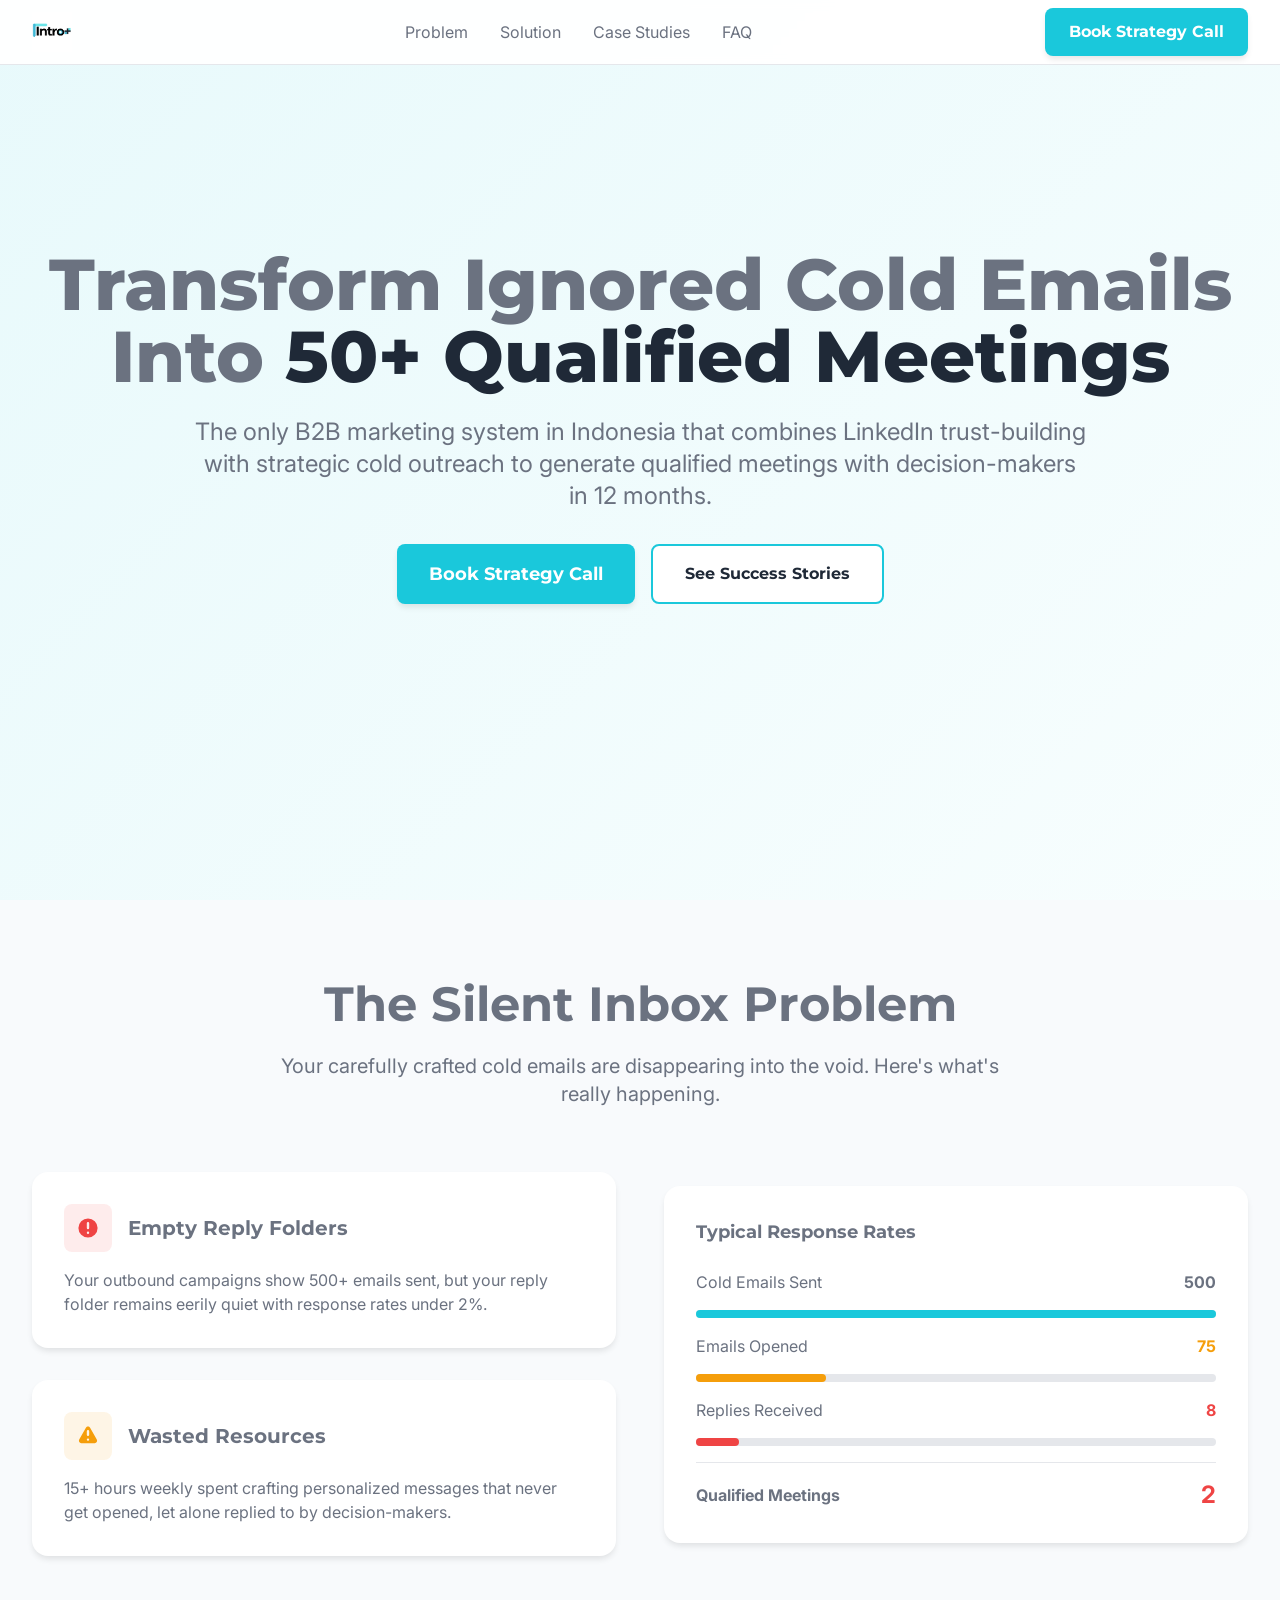
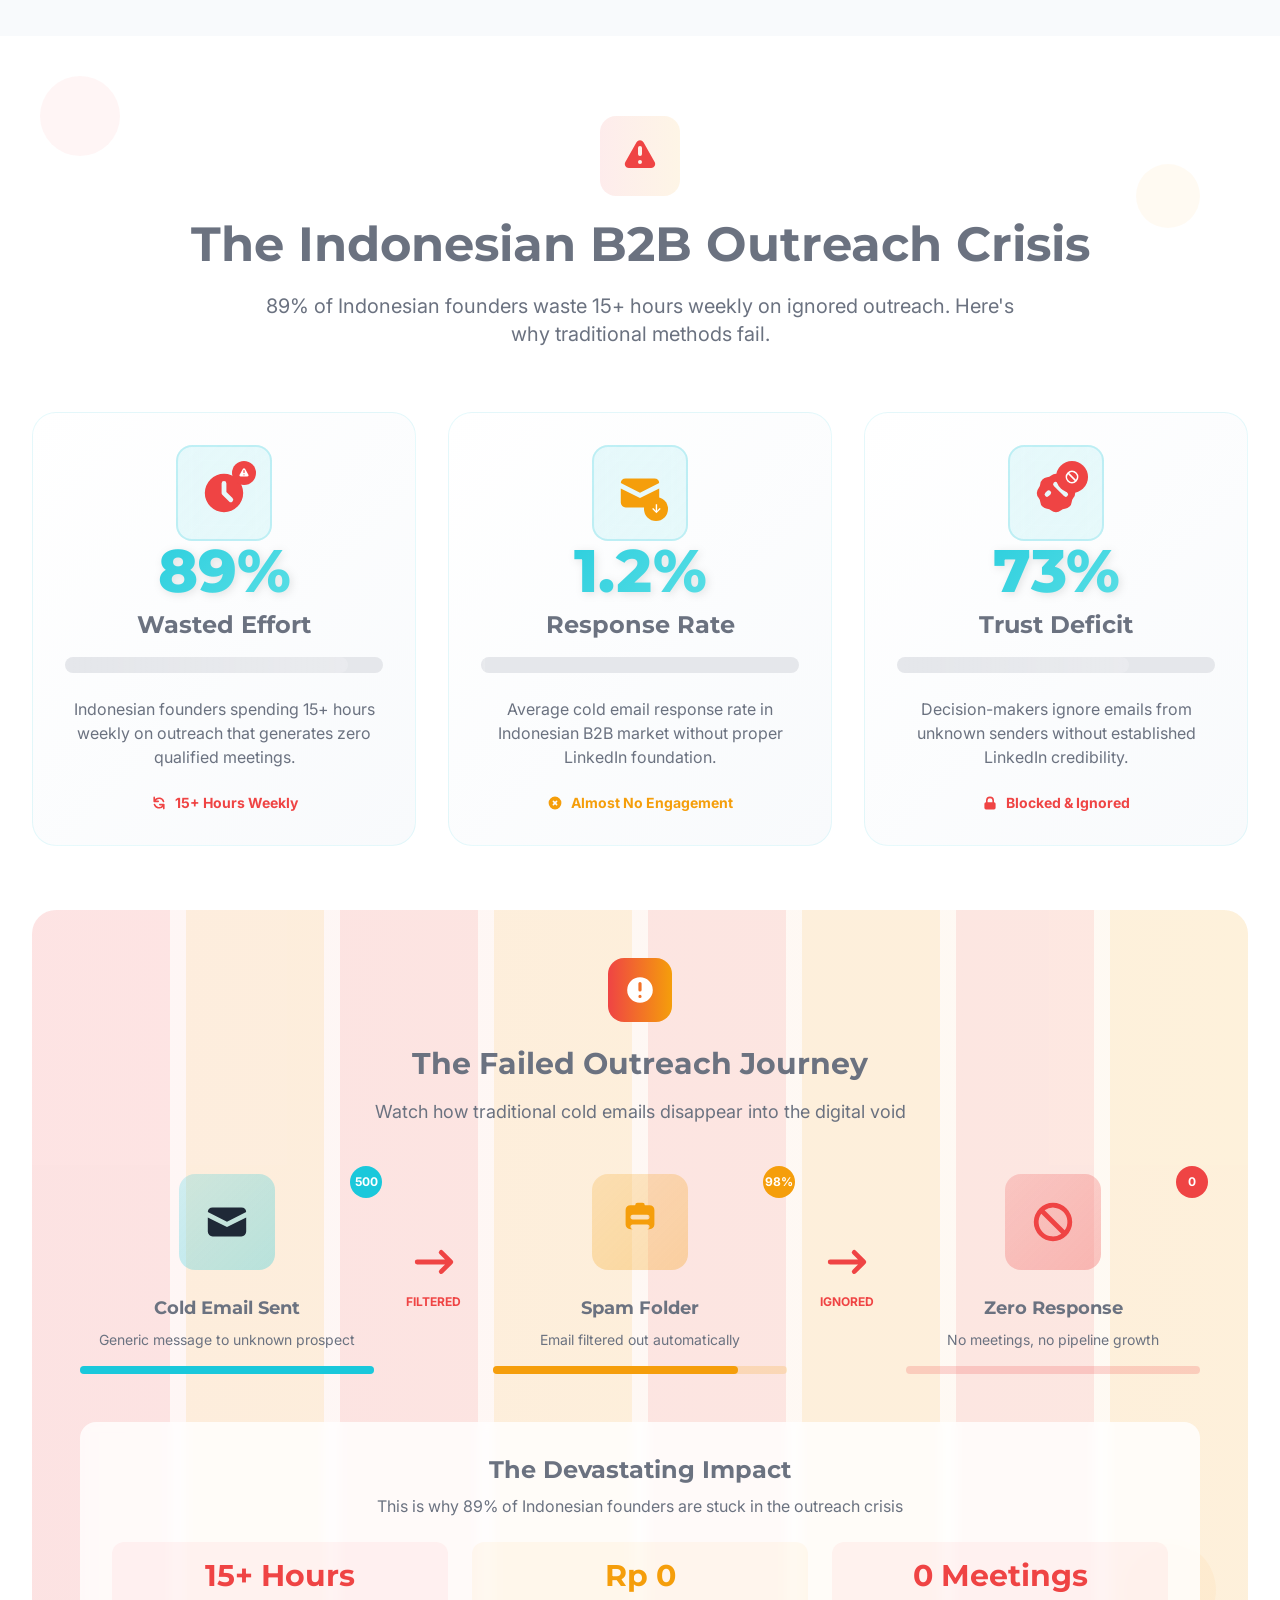
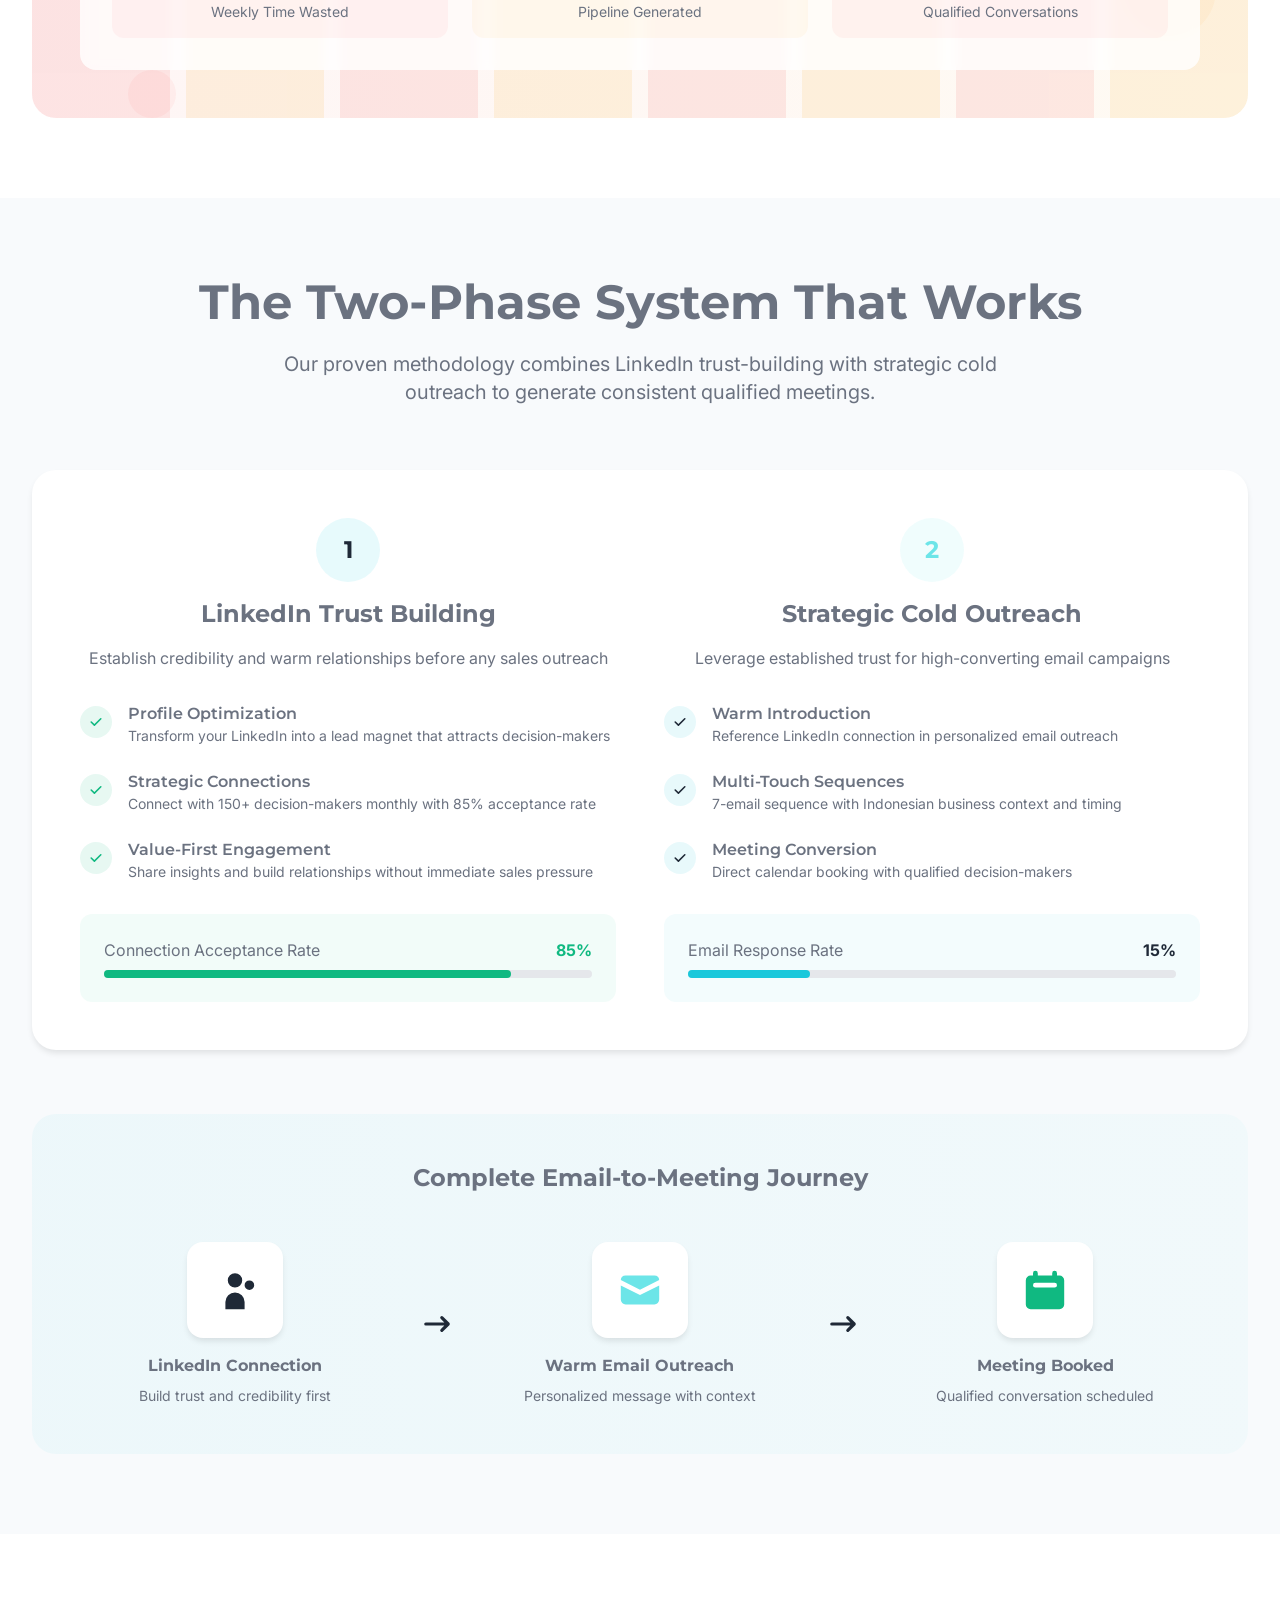
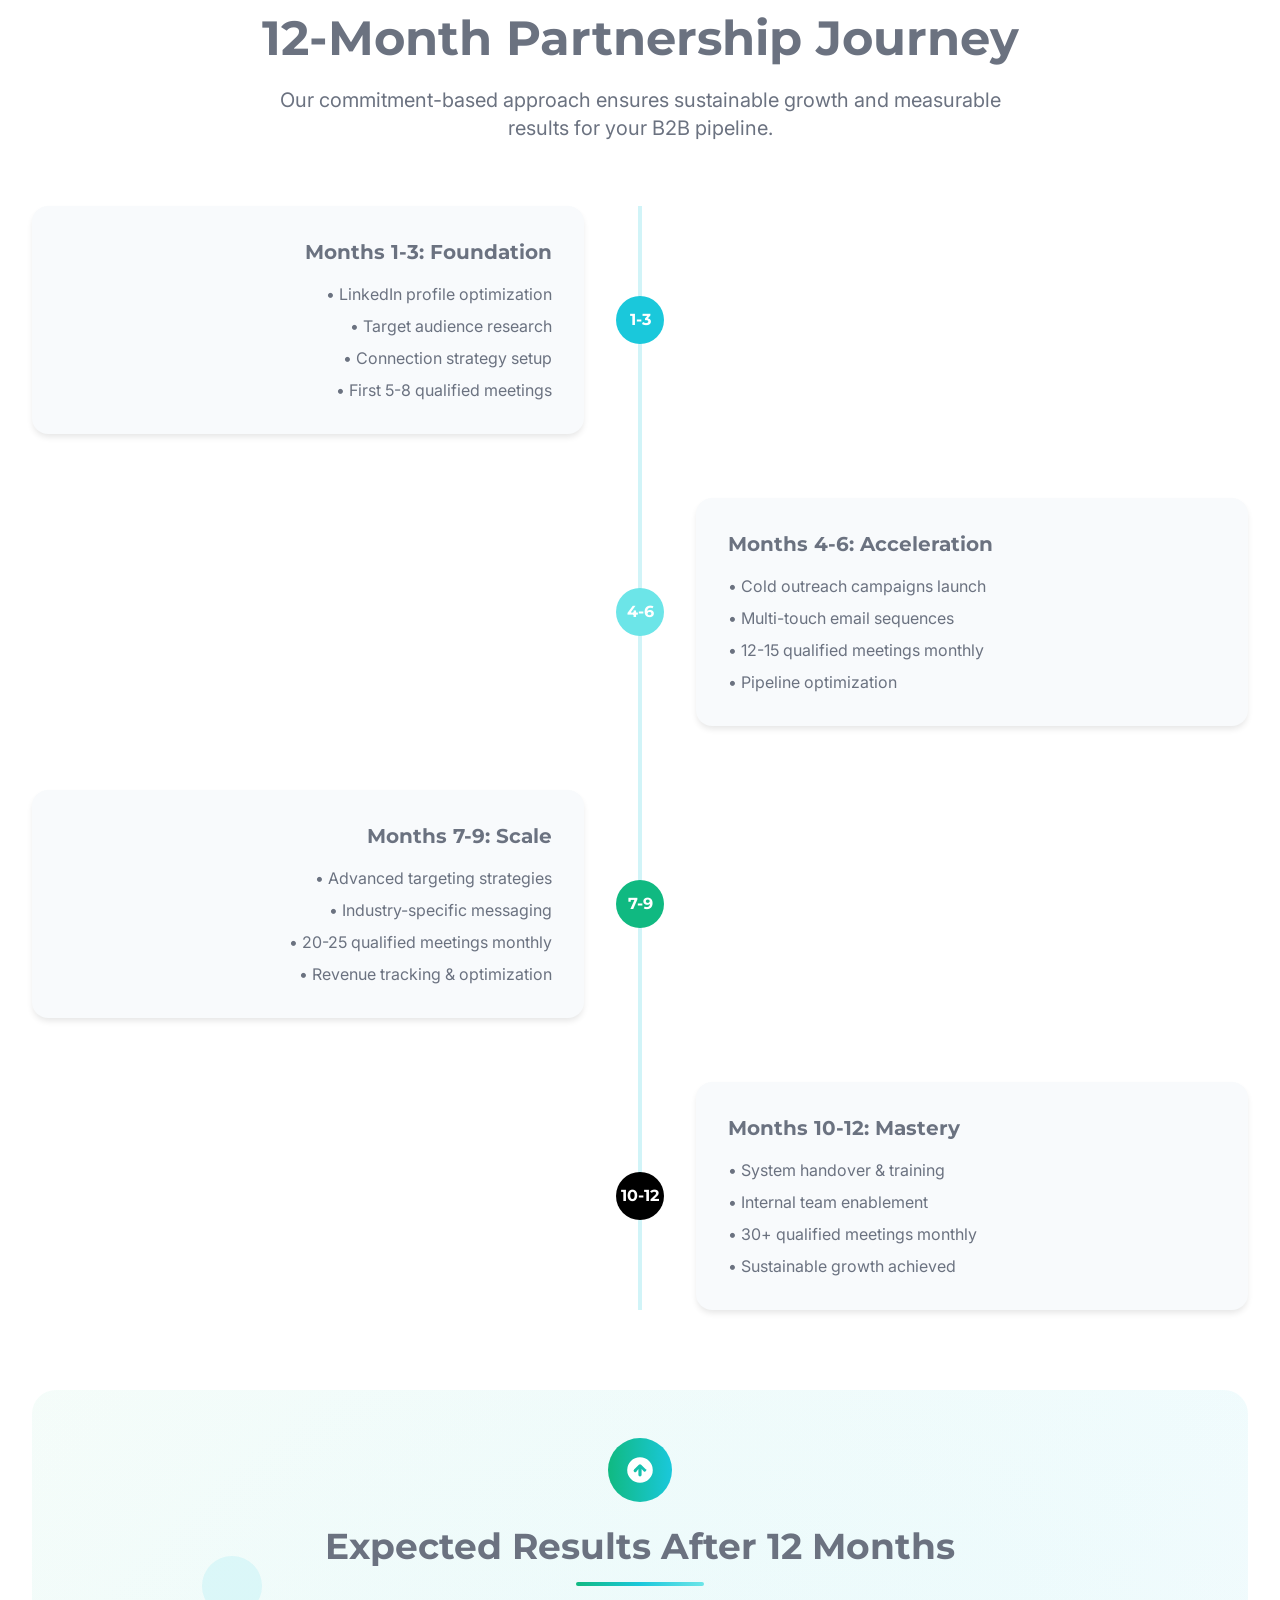
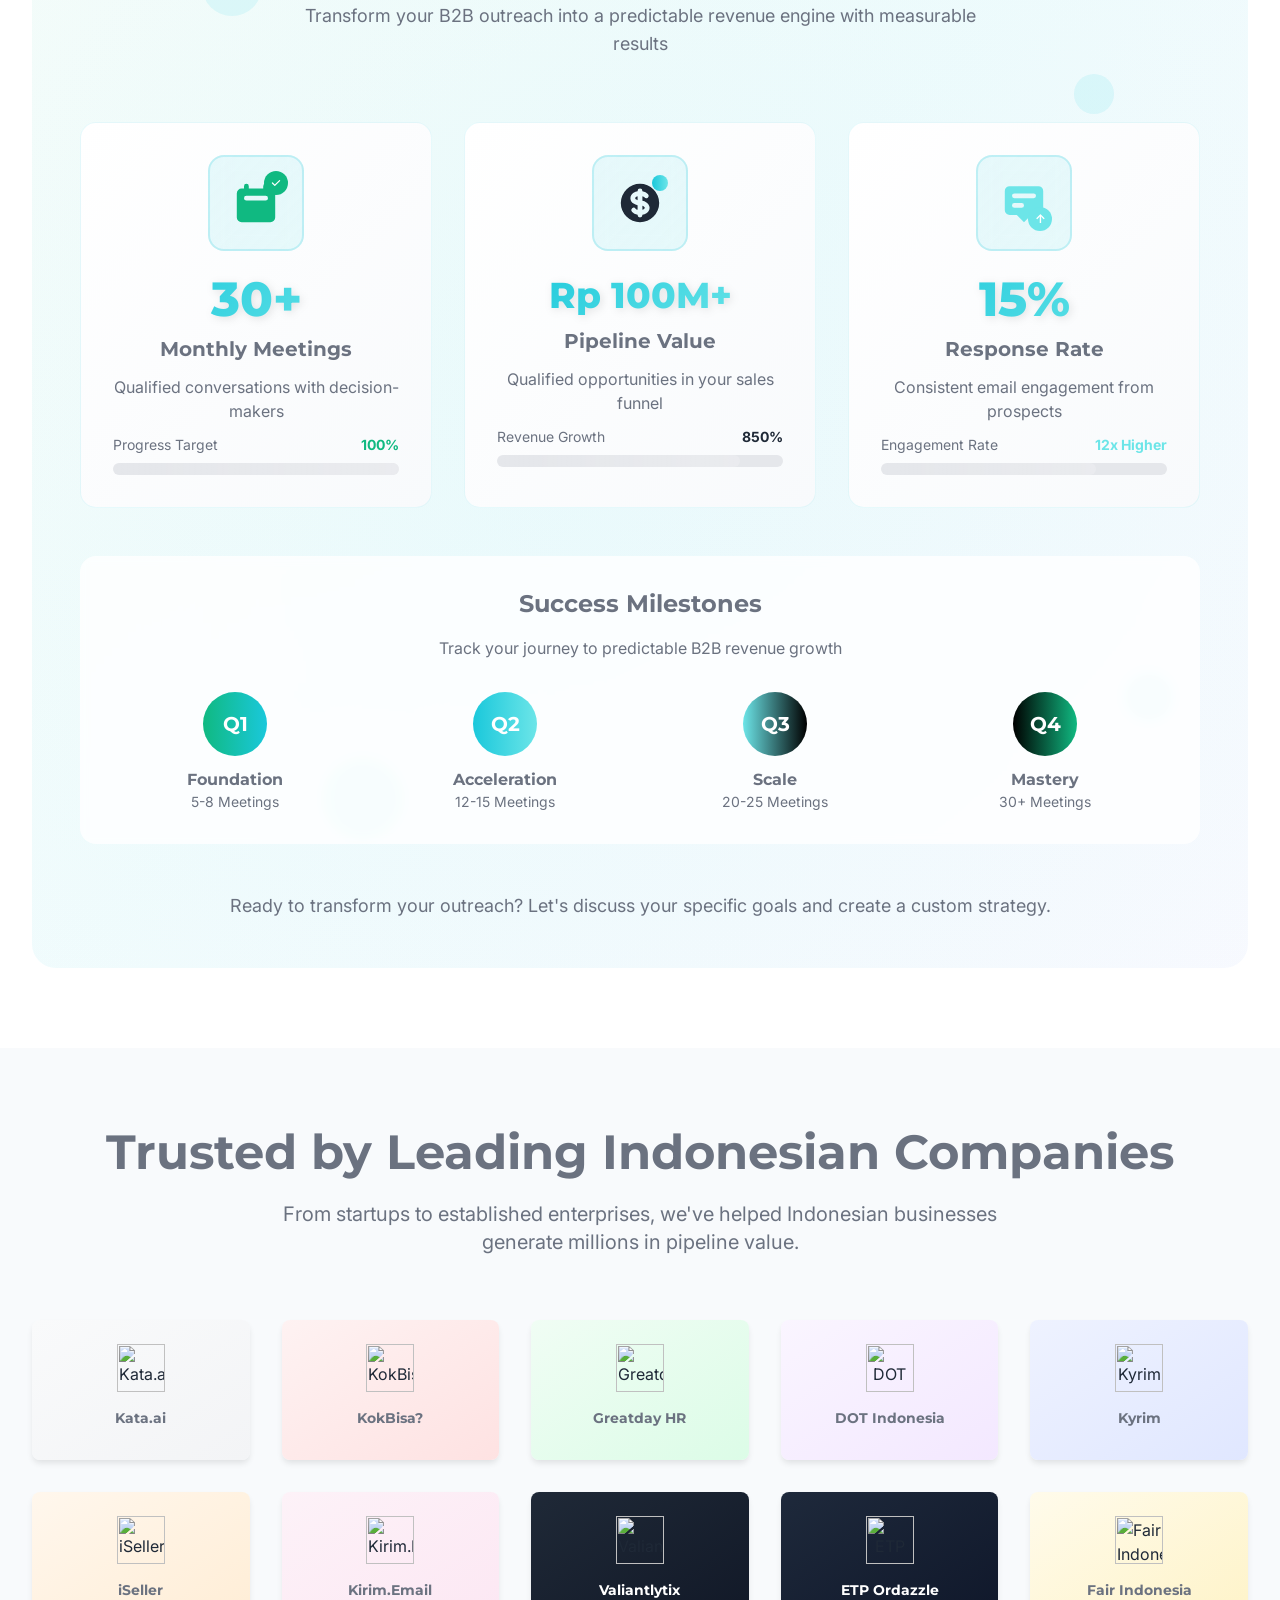
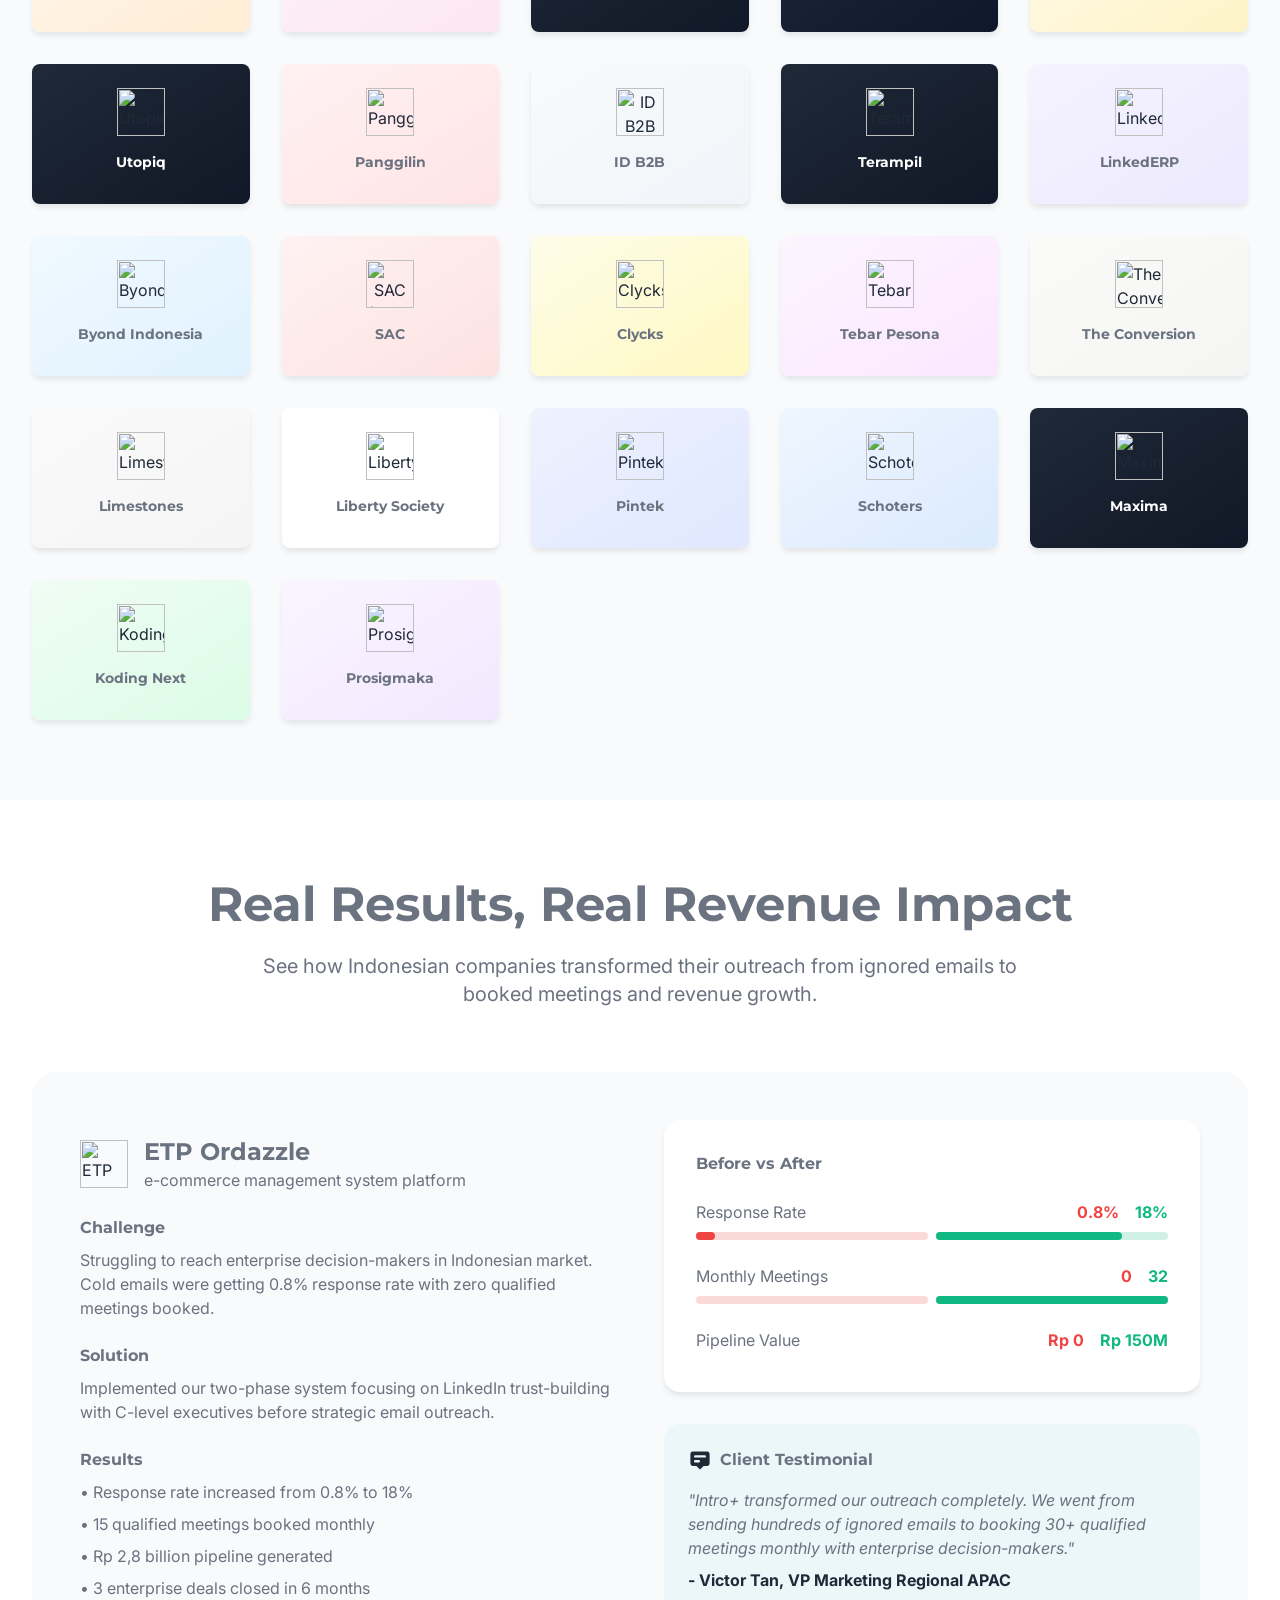
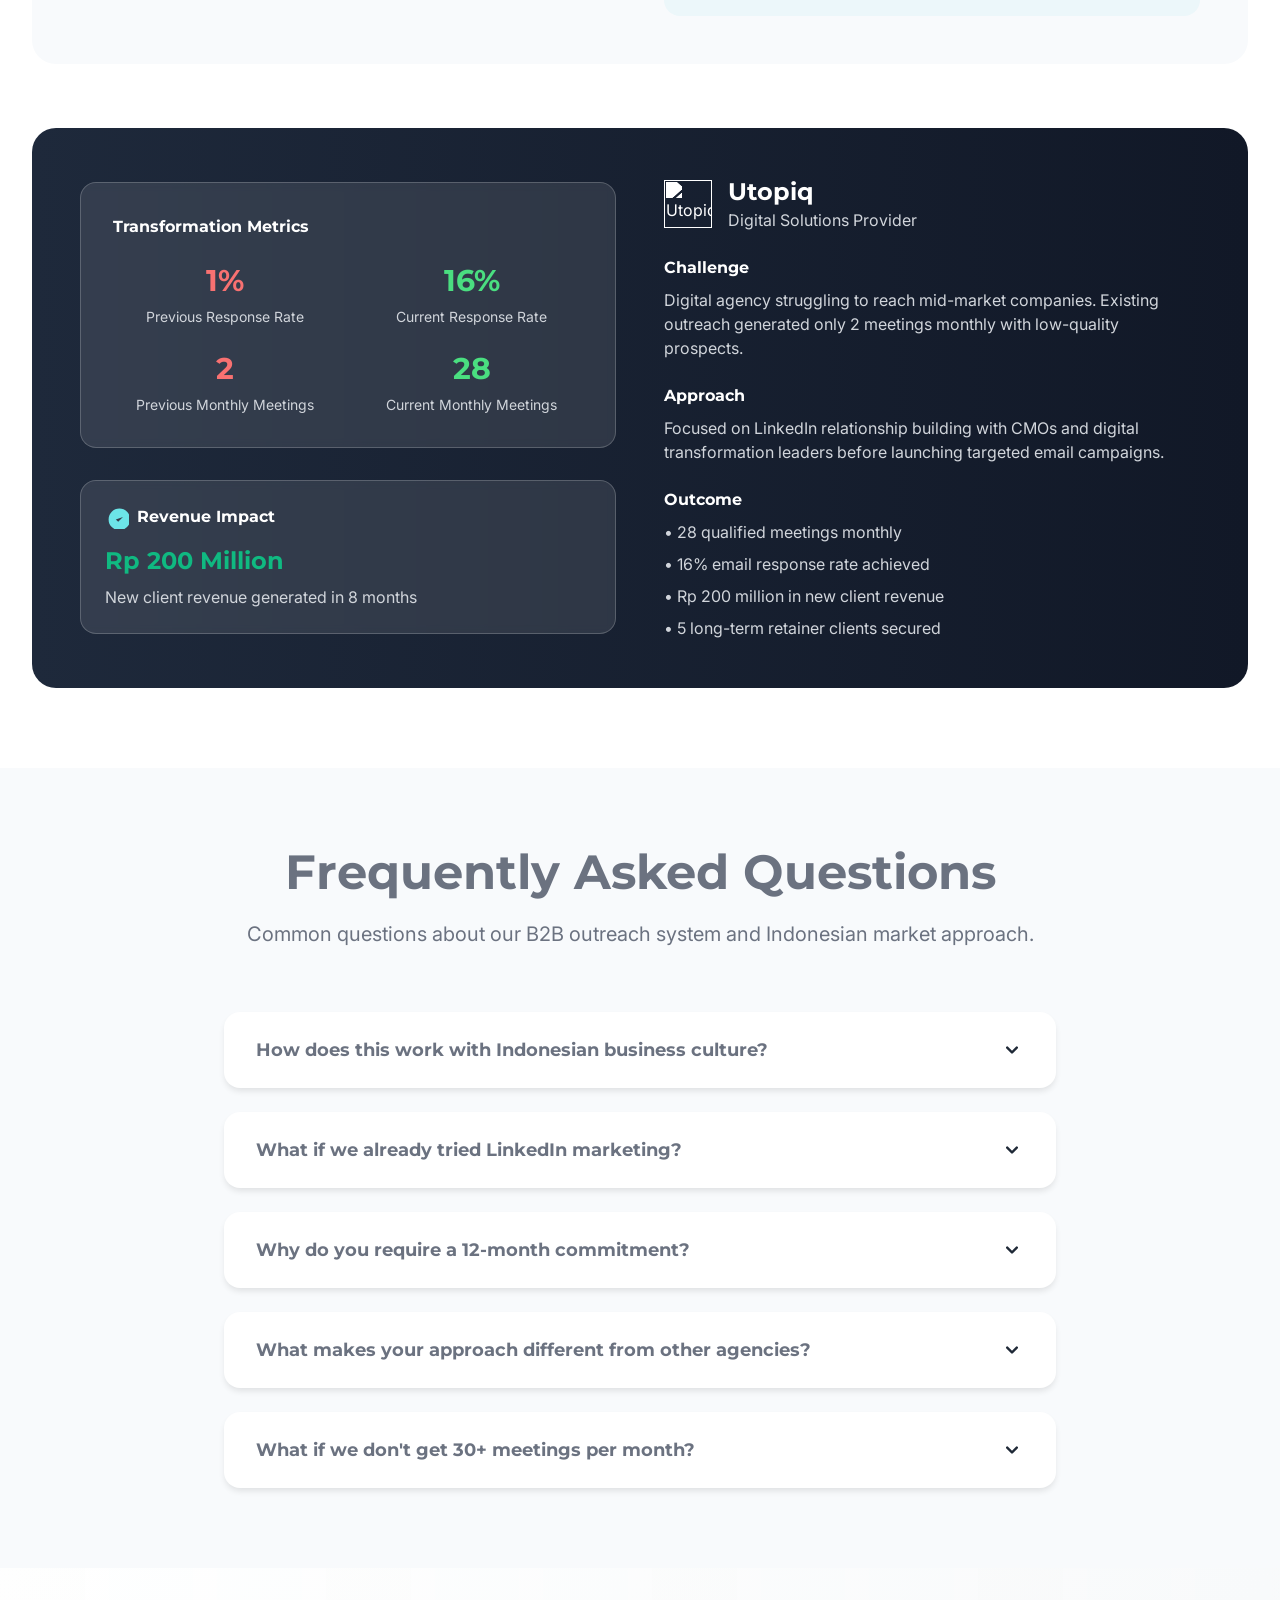
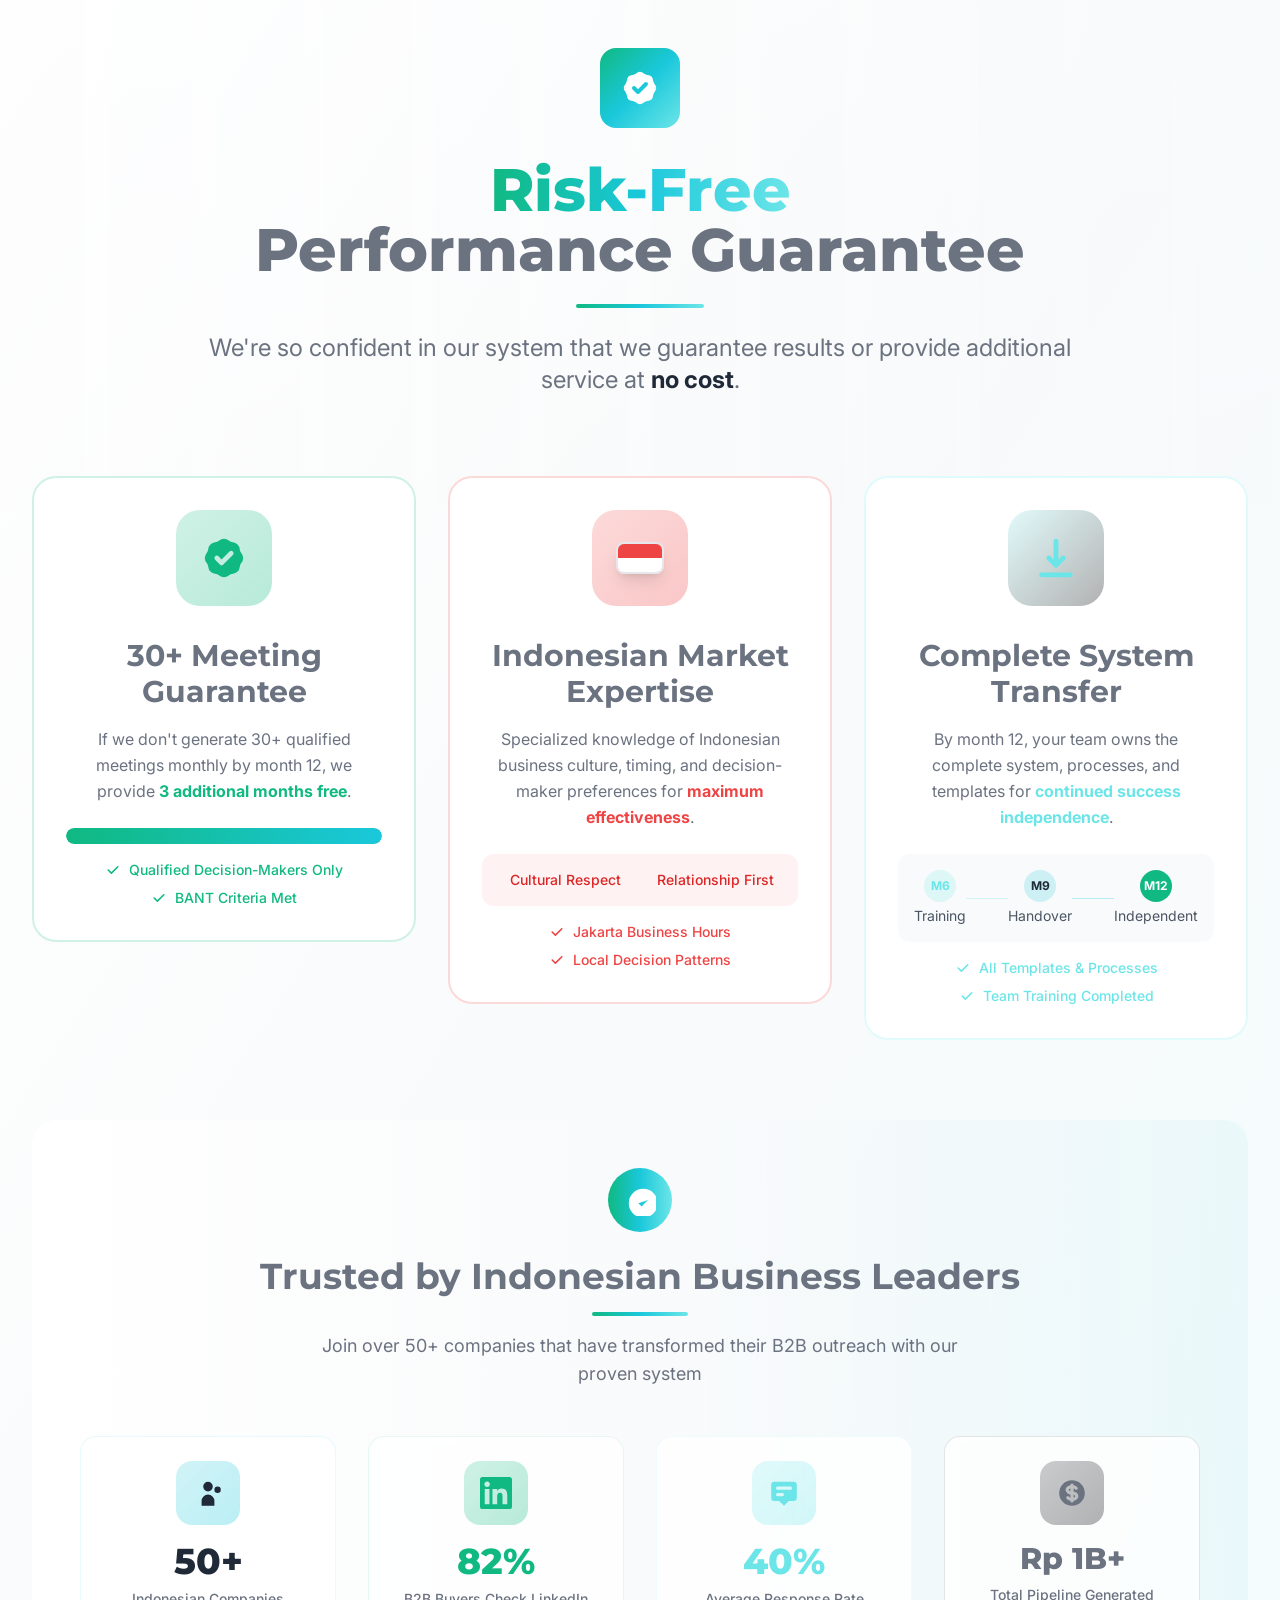
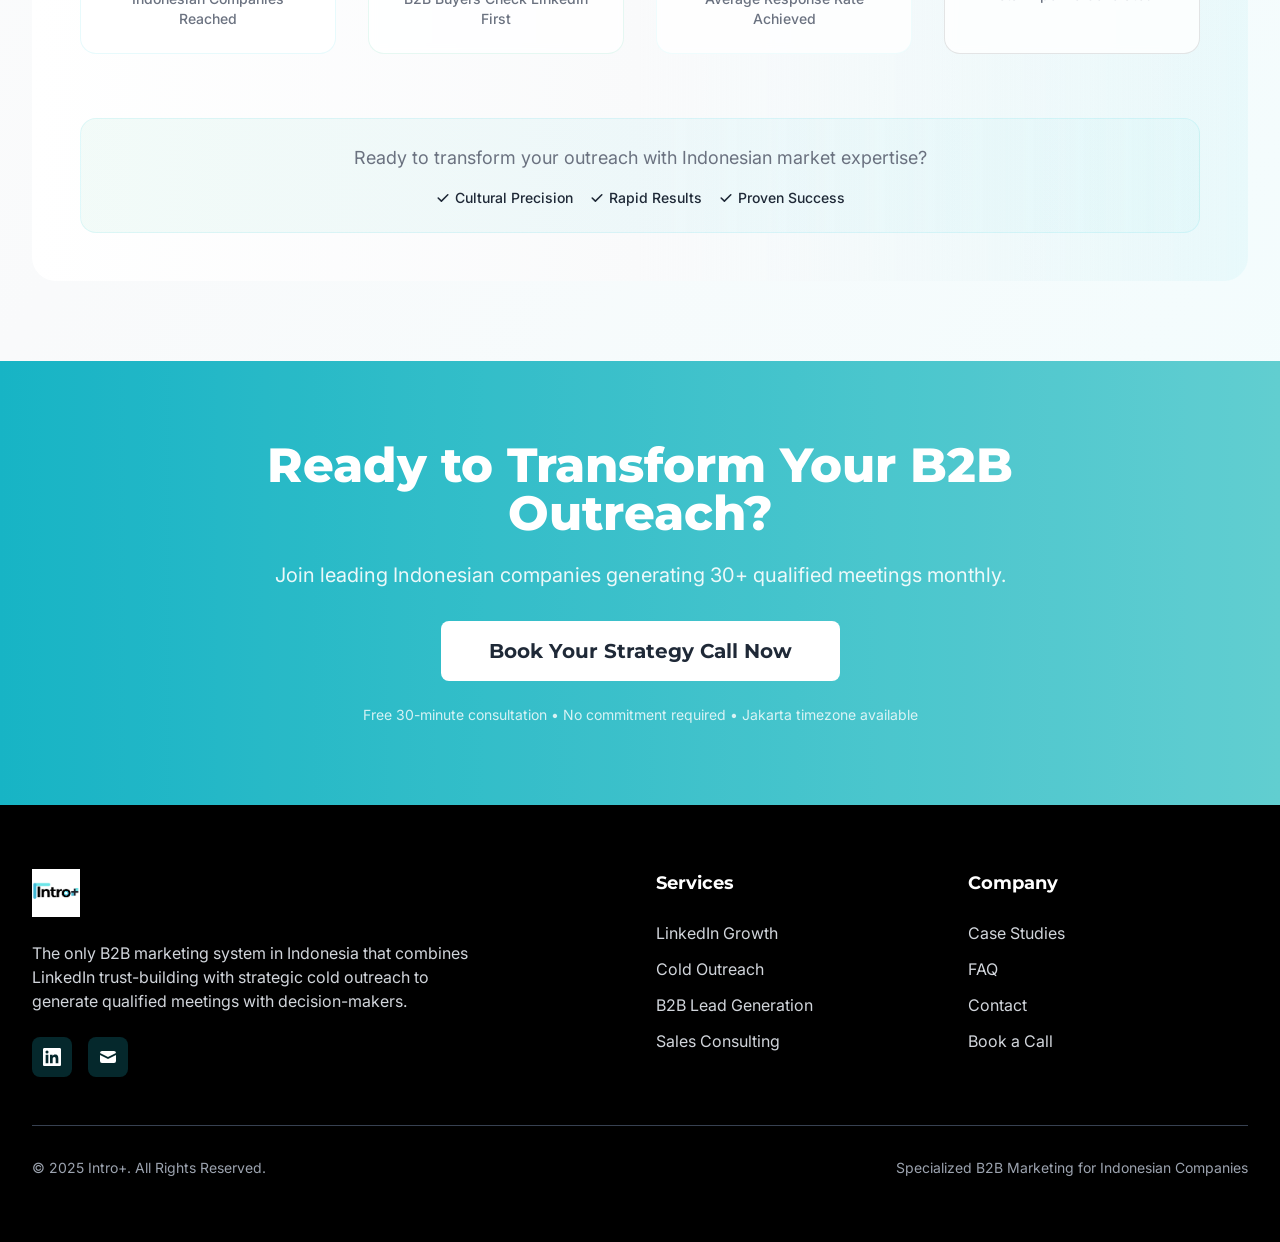
==== pages/landing_page.html @ 36c057c4 "Update landing_page.html" ====
<html lang="en">
<head>
    <meta charset="UTF-8" />
    <meta name="viewport" content="width=device-width, initial-scale=1.0" />
    <title>Intro+</title>
    <meta name="description" content="The only B2B marketing system in Indonesia that combines LinkedIn trust-building with strategic cold outreach to generate 30+ qualified meetings with decision-makers in 12 months." />
    <link rel="stylesheet" href="../css/main.css" />
    <link rel="preconnect" href="https://fonts.googleapis.com" />
    <link rel="preconnect" href="https://fonts.gstatic.com" crossorigin />
    <style>
    @keyframes float {
        0%, 100% { transform: translateY(0px); }
        50% { transform: translateY(-10px); }
    }
    @keyframes pulse-glow {
        0%, 100% { box-shadow: 0 0 20px rgba(26, 200, 219, 0.3); }
        50% { box-shadow: 0 0 30px rgba(26, 200, 219, 0.6); }
    }
    @keyframes slideInUp {
        from { transform: translateY(50px); opacity: 0; }
        to { transform: translateY(0); opacity: 1; }
    }
    @keyframes countUp {
        from { opacity: 0; transform: scale(0.5); }
        to { opacity: 1; transform: scale(1); }
    }
    @keyframes progressFill {
        from { width: 0%; }
        to { width: var(--progress-width); }
    }
    @keyframes bounceIn {
        0% { transform: scale(0.3); opacity: 0; }
        50% { transform: scale(1.05); }
        70% { transform: scale(0.9); }
        100% { transform: scale(1); opacity: 1; }
    }
    @keyframes shimmer {
        0% { background-position: -200% 0; }
        100% { background-position: 200% 0; }
    }
    @keyframes glow {
        0%, 100% { box-shadow: 0 0 15px rgba(26, 200, 219, 0.2); }
        50% { box-shadow: 0 0 25px rgba(26, 200, 219, 0.4), 0 0 35px rgba(26, 200, 219, 0.2); }
    }
    @keyframes iconFloat {
        0%, 100% { transform: translateY(0px) rotate(0deg); }
        25% { transform: translateY(-5px) rotate(2deg); }
        50% { transform: translateY(-8px) rotate(0deg); }
        75% { transform: translateY(-5px) rotate(-2deg); }
    }
    
    .animate-float { animation: float 3s ease-in-out infinite; }
    .animate-pulse-glow { animation: pulse-glow 2s ease-in-out infinite; }
    .animate-slide-up { animation: slideInUp 0.8s ease-out; }
    .animate-count-up { animation: countUp 1s ease-out forwards; }
    .animate-bounce-in { animation: bounceIn 0.8s ease-out forwards; }
    .animate-glow { animation: glow 3s ease-in-out infinite; }
    .animate-icon-float { animation: iconFloat 4s ease-in-out infinite; }
    
    .parallax-bg { background-attachment: fixed; background-position: center; background-repeat: no-repeat; background-size: cover; }
    .gradient-overlay { background: linear-gradient(135deg, rgba(26, 200, 219, 0.1) 0%, rgba(108, 229, 232, 0.05) 100%); }
    
    .progress-bar {
        position: relative;
        background: linear-gradient(90deg, transparent, rgba(255,255,255,0.2), transparent);
        background-size: 200% 100%;
        animation: shimmer 2s infinite;
    }
    
    .metric-card {
        position: relative;
        overflow: hidden;
        background: linear-gradient(135deg, #ffffff 0%, #f8fafc 100%);
        border: 1px solid rgba(26, 200, 219, 0.1);
        transition: all 0.3s ease;
    }
    
    .metric-card:hover {
        transform: translateY(-5px);
        box-shadow: 0 20px 40px rgba(26, 200, 219, 0.15);
        border-color: rgba(26, 200, 219, 0.3);
    }
    
    .metric-card::before {
        content: '';
        position: absolute;
        top: 0;
        left: -100%;
        width: 100%;
        height: 100%;
        background: linear-gradient(90deg, transparent, rgba(26, 200, 219, 0.05), transparent);
        transition: left 0.5s ease;
    }
    
    .metric-card:hover::before {
        left: 100%;
    }
    
    .metric-icon {
        position: relative;
        background: linear-gradient(135deg, rgba(26, 200, 219, 0.1) 0%, rgba(108, 229, 232, 0.15) 100%);
        backdrop-filter: blur(10px);
        border: 2px solid rgba(26, 200, 219, 0.2);
    }
    
    .metric-number {
        background: linear-gradient(135deg, #1ac8db 0%, #6ce5e8 100%);
        -webkit-background-clip: text;
        -webkit-text-fill-color: transparent;
        background-clip: text;
        filter: drop-shadow(2px 2px 4px rgba(0,0,0,0.1));
    }
    
    .results-container {
        background: linear-gradient(135deg, 
            rgba(34, 197, 94, 0.03) 0%, 
            rgba(26, 200, 219, 0.05) 50%, 
            rgba(108, 99, 255, 0.03) 100%);
        position: relative;
        overflow: hidden;
    }
    
    .results-container::before {
        content: '';
        position: absolute;
        top: -50%;
        left: -50%;
        width: 200%;
        height: 200%;
        background: radial-gradient(circle, rgba(26, 200, 219, 0.05) 0%, transparent 70%);
        animation: float 6s ease-in-out infinite;
        pointer-events: none;
    }
    
    .floating-elements {
        position: absolute;
        width: 100%;
        height: 100%;
        pointer-events: none;
        overflow: hidden;
    }
    
    .floating-element {
        position: absolute;
        background: rgba(26, 200, 219, 0.1);
        border-radius: 50%;
        animation: float 8s ease-in-out infinite;
    }
    
    .floating-element:nth-child(1) {
        width: 60px;
        height: 60px;
        top: 10%;
        left: 10%;
        animation-delay: 0s;
    }
    
    .floating-element:nth-child(2) {
        width: 40px;
        height: 40px;
        top: 20%;
        right: 15%;
        animation-delay: 2s;
    }
    
    .floating-element:nth-child(3) {
        width: 80px;
        height: 80px;
        bottom: 15%;
        left: 20%;
        animation-delay: 4s;
    }
    
    .floating-element:nth-child(4) {
        width: 50px;
        height: 50px;
        bottom: 25%;
        right: 10%;
        animation-delay: 6s;
    }
</style>
<script type="module" src="https://static.rocket.new/rocket-web.js?_cfg=https%3A%2F%2Fintrob2b6798back.builtwithrocket.new&_be=https%3A%2F%2Fapplication.rocket.new&_v=0.1.6"></script>
  <script>
(function(ss, ex) {
    window.ldfdr = window.ldfdr || function() {
        (ldfdr._q = ldfdr._q || []).push([].slice.call(arguments));
    };

    (function(d, s) {
        var fs = d.getElementsByTagName(s)[0];

        function ce(src) {
            var cs = d.createElement(s);
            cs.src = src;
            cs.async = true;
            fs.parentNode.insertBefore(cs, fs);
        }

        ce('https://sc.lfeeder.com/lftracker_v1_' + ss + (ex ? '_' + ex : '') + '.js');
    })(document, 'script');
})('DzLR5a5NNYY8BoQ2');
</script>
</head>
<body class="font-inter text-text-primary">
<!-- Navigation -->
<nav class="fixed top-0 left-0 right-0 z-50 bg-white/95 backdrop-blur-sm border-b border-gray-200">
    <div class="max-w-7xl mx-auto px-4 sm:px-6 lg:px-8">
        <div class="flex justify-between items-center h-16">
            <div class="flex items-center">
                <div class="flex-shrink-0 group cursor-pointer">
                    <img src="../assets/images/Intro_with_simple_logo-1754917430454.png" alt="Intro+" class="h-10 w-auto transform transition-all duration-300 group-hover:scale-110" />
                </div>
            </div>
            <div class="hidden md:block">
                <div class="ml-10 flex items-baseline space-x-8">
                    <a href="#problem" class="text-text-secondary hover:text-primary transition-colors duration-250">Problem</a>
                    <a href="#solution" class="text-text-secondary hover:text-primary transition-colors duration-250">Solution</a>
                    <a href="#case-studies" class="text-text-secondary hover:text-primary transition-colors duration-250">Case Studies</a>
                    <a href="#faq" class="text-text-secondary hover:text-primary transition-colors duration-250">FAQ</a>
                </div>
            </div>
            <div class="flex items-center space-x-4">
                <button class="btn-primary animate-pulse-glow" onclick="window.open('https://calendly.com/adityarezavahlefy/15min', '_blank')">
                    Book Strategy Call
                </button>
            </div>
        </div>
    </div>
</nav>

<!-- Hero Section -->
<section id="hero" class="relative min-h-screen flex items-center justify-center overflow-hidden bg-white">
    <div class="absolute inset-0 gradient-overlay"></div>
    <div class="relative z-20 max-w-7xl mx-auto px-4 sm:px-6 lg:px-8 text-center">
        <div class="animate-slide-up">
            <h1 class="text-4xl md:text-6xl lg:text-7xl font-montserrat font-extrabold text-secondary mb-6 leading-tight">
                Transform Ignored Cold Emails<br />
                Into <span class="text-primary">50+ Qualified Meetings</span>
            </h1>
            <p class="text-xl md:text-2xl text-text-secondary mb-8 max-w-4xl mx-auto leading-relaxed">
                The only B2B marketing system in Indonesia that combines LinkedIn trust-building with strategic cold outreach to generate qualified meetings with decision-makers in 12 months.
            </p>
            <div class="flex flex-col sm:flex-row gap-4 justify-center items-center mb-12">
                <button class="btn-primary text-lg px-8 py-4 animate-pulse-glow" onclick="window.open('https://calendly.com/adityarezavahlefy/15min', '_blank')">
                    Book Strategy Call
                </button>
                <button class="bg-white text-primary border-2 border-primary font-montserrat font-bold px-8 py-4 rounded-lg transition-all duration-250 hover:bg-primary hover:text-white" onclick="document.getElementById('case-studies').scrollIntoView({behavior: 'smooth'})">
                    See Success Stories
                </button>
            </div>
        </div>
    </div>
</section>

<!-- Problem Unaware Section -->
<section id="problem-unaware" class="py-20 bg-surface overflow-hidden">
    <div class="max-w-7xl mx-auto px-4 sm:px-6 lg:px-8">
        <div class="text-center mb-16">
            <h2 class="text-3xl md:text-5xl font-montserrat font-bold text-secondary mb-6">
                The Silent Inbox Problem
            </h2>
            <p class="text-xl text-text-secondary max-w-3xl mx-auto">
                Your carefully crafted cold emails are disappearing into the void. Here's what's really happening.
            </p>
        </div>
        
        <div class="grid md:grid-cols-2 gap-12 items-center">
            <div class="space-y-8">
                <div class="bg-white rounded-2xl p-8 card-shadow">
                    <div class="flex items-center mb-4">
                        <div class="w-12 h-12 bg-error/10 rounded-lg flex items-center justify-center">
                            <svg class="w-6 h-6 text-error" fill="currentColor" viewBox="0 0 20 20">
                                <path fill-rule="evenodd" d="M18 10a8 8 0 11-16 0 8 8 0 0116 0zm-7 4a1 1 0 11-2 0 1 1 0 012 0zm-1-9a1 1 0 00-1 1v4a1 1 0 102 0V6a1 1 0 00-1-1z" clip-rule="evenodd"/>
                            </svg>
                        </div>
                        <h3 class="text-xl font-montserrat font-bold text-secondary ml-4">Empty Reply Folders</h3>
                    </div>
                    <p class="text-text-secondary">Your outbound campaigns show 500+ emails sent, but your reply folder remains eerily quiet with response rates under 2%.</p>
                </div>
                
                <div class="bg-white rounded-2xl p-8 card-shadow">
                    <div class="flex items-center mb-4">
                        <div class="w-12 h-12 bg-warning/10 rounded-lg flex items-center justify-center">
                            <svg class="w-6 h-6 text-warning" fill="currentColor" viewBox="0 0 20 20">
                                <path fill-rule="evenodd" d="M8.257 3.099c.765-1.36 2.722-1.36 3.486 0l5.58 9.92c.75 1.334-.213 2.98-1.742 2.98H4.42c-1.53 0-2.493-1.646-1.743-2.98l5.58-9.92zM11 13a1 1 0 11-2 0 1 1 0 012 0zm-1-8a1 1 0 00-1 1v3a1 1 0 002 0V6a1 1 0 00-1-1z" clip-rule="evenodd"/>
                            </svg>
                        </div>
                        <h3 class="text-xl font-montserrat font-bold text-secondary ml-4">Wasted Resources</h3>
                    </div>
                    <p class="text-text-secondary">15+ hours weekly spent crafting personalized messages that never get opened, let alone replied to by decision-makers.</p>
                </div>
            </div>
            
            <div class="relative">
                <div class="bg-white rounded-2xl p-8 card-shadow">
                    <h4 class="text-lg font-montserrat font-bold text-secondary mb-6">Typical Response Rates</h4>
                    <div class="space-y-4">
                        <div class="flex items-center justify-between">
                            <span class="text-text-secondary">Cold Emails Sent</span>
                            <span class="font-bold text-secondary">500</span>
                        </div>
                        <div class="w-full bg-gray-200 rounded-full h-2">
                            <div class="bg-primary h-2 rounded-full w-full"></div>
                        </div>
                        
                        <div class="flex items-center justify-between">
                            <span class="text-text-secondary">Emails Opened</span>
                            <span class="font-bold text-warning">75</span>
                        </div>
                        <div class="w-full bg-gray-200 rounded-full h-2">
                            <div class="bg-warning h-2 rounded-full w-3/12"></div>
                        </div>
                        
                        <div class="flex items-center justify-between">
                            <span class="text-text-secondary">Replies Received</span>
                            <span class="font-bold text-error">8</span>
                        </div>
                        <div class="w-full bg-gray-200 rounded-full h-2">
                            <div class="bg-error h-2 rounded-full w-1/12"></div>
                        </div>
                        
                        <div class="flex items-center justify-between pt-4 border-t border-gray-200">
                            <span class="text-text-secondary font-bold">Qualified Meetings</span>
                            <span class="font-bold text-error text-2xl">2</span>
                        </div>
                    </div>
                </div>
            </div>
        </div>
    </div>
</section>

<!-- Problem Aware Section -->
<section id="problem" class="py-20 bg-white relative overflow-hidden">
    <!-- Animated Background Elements -->
    <div class="absolute inset-0 pointer-events-none">
        <div class="absolute top-10 left-10 w-20 h-20 bg-error/5 rounded-full animate-float"></div>
        <div class="absolute top-32 right-20 w-16 h-16 bg-warning/5 rounded-full animate-float" style="animation-delay: 1s;"></div>
        <div class="absolute bottom-20 left-32 w-12 h-12 bg-error/5 rounded-full animate-float" style="animation-delay: 2s;"></div>
        <div class="absolute bottom-40 right-16 w-24 h-24 bg-warning/5 rounded-full animate-float" style="animation-delay: 0.5s;"></div>
    </div>
    
    <div class="max-w-7xl mx-auto px-4 sm:px-6 lg:px-8 relative z-10">
        <div class="text-center mb-16 animate-slide-up">
            <div class="inline-flex items-center justify-center w-20 h-20 bg-gradient-to-r from-error/10 to-warning/10 rounded-2xl mb-6 animate-bounce-in">
                <svg class="w-10 h-10 text-error animate-icon-float" fill="currentColor" viewBox="0 0 20 20">
                    <path fill-rule="evenodd" d="M8.257 3.099c.765-1.36 2.722-1.36 3.486 0l5.58 9.92c.75 1.334-.213 2.98-1.742 2.98H4.42c-1.53 0-2.493-1.646-1.743-2.98l5.58-9.92zM11 13a1 1 0 11-2 0 1 1 0 012 0zm-1-8a1 1 0 00-1 1v3a1 1 0 002 0V6a1 1 0 00-1-1z" clip-rule="evenodd"/>
                </svg>
            </div>
            <h2 class="text-3xl md:text-5xl font-montserrat font-bold text-secondary mb-6">
                The Indonesian B2B Outreach Crisis
            </h2>
            <p class="text-xl text-text-secondary max-w-3xl mx-auto">
                89% of Indonesian founders waste 15+ hours weekly on ignored outreach. Here's why traditional methods fail.
            </p>
        </div>
        
        <!-- Enhanced Statistics Cards with Animations -->
        <div class="grid lg:grid-cols-3 gap-8 mb-16">
            <!-- 89% Wasted Effort Card -->
            <div class="metric-card rounded-3xl p-8 text-center group animate-bounce-in bg-gradient-to-br from-white to-error/5 border-2 border-error/10" style="animation-delay: 0.2s;">
                <div class="relative mb-6">
                    <!-- Animated Icon Container -->
                    <div class="metric-icon w-24 h-24 rounded-2xl flex items-center justify-center mx-auto animate-float group-hover:animate-pulse-glow">
                        <div class="relative">
                            <!-- Clock Icon for Time Wasted -->
                            <svg class="w-12 h-12 text-error animate-icon-float" fill="currentColor" viewBox="0 0 20 20">
                                <path fill-rule="evenodd" d="M10 18a8 8 0 100-16 8 8 0 000 16zm1-12a1 1 0 10-2 0v4a1 1 0 00.293.707l2.828 2.829a1 1 0 101.415-1.415L11 9.586V6z" clip-rule="evenodd"/>
                            </svg>
                            <!-- Warning Badge -->
                            <div class="absolute -top-2 -right-2 w-6 h-6 bg-error rounded-full flex items-center justify-center animate-bounce-in" style="animation-delay: 1s;">
                                <svg class="w-3 h-3 text-white" fill="currentColor" viewBox="0 0 20 20">
                                    <path fill-rule="evenodd" d="M8.257 3.099c.765-1.36 2.722-1.36 3.486 0l5.58 9.92c.75 1.334-.213 2.98-1.742 2.98H4.42c-1.53 0-2.493-1.646-1.743-2.98l5.58-9.92zM11 13a1 1 0 11-2 0 1 1 0 012 0zm-1-8a1 1 0 00-1 1v3a1 1 0 002 0V6a1 1 0 00-1-1z" clip-rule="evenodd"/>
                                </svg>
                            </div>
                        </div>
                    </div>
                    
                    <!-- Percentage Display with Animation -->
                    <div class="metric-number text-6xl font-montserrat font-extrabold mb-2 animate-count-up">89%</div>
                    <h3 class="text-2xl font-montserrat font-bold text-secondary mb-4">Wasted Effort</h3>
                    
                    <!-- Visual Progress Bar -->
                    <div class="w-full bg-gray-200 rounded-full h-4 mb-4 overflow-hidden">
                        <div class="progress-bar h-full bg-gradient-to-r from-error to-red-600 rounded-full animate-bounce-in" style="--progress-width: 89%; width: 89%; animation-delay: 1.5s;"></div>
                    </div>
                </div>
                
                <p class="text-text-secondary mb-6">Indonesian founders spending 15+ hours weekly on outreach that generates zero qualified meetings.</p>
                
                <!-- Visual Elements -->
                <div class="flex items-center justify-center space-x-2 text-sm text-error font-bold">
                    <svg class="w-4 h-4 animate-spin" fill="currentColor" viewBox="0 0 20 20">
                        <path fill-rule="evenodd" d="M4 2a1 1 0 011 1v2.101a7.002 7.002 0 0111.601 2.566 1 1 0 11-1.885.666A5.002 5.002 0 005.999 7H9a1 1 0 010 2H4a1 1 0 01-1-1V3a1 1 0 011-1zm.008 9.057a1 1 0 011.276.61A5.002 5.002 0 0014.001 13H11a1 1 0 110-2h5a1 1 0 011 1v5a1 1 0 11-2 0v-2.101a7.002 7.002 0 01-11.601-2.566 1 1 0 01.61-1.276z" clip-rule="evenodd"/>
                    </svg>
                    <span>15+ Hours Weekly</span>
                </div>
            </div>
            
            <!-- 1.2% Response Rate Card -->
            <div class="metric-card rounded-3xl p-8 text-center group animate-bounce-in bg-gradient-to-br from-white to-warning/5 border-2 border-warning/10" style="animation-delay: 0.4s;">
                <div class="relative mb-6">
                    <!-- Animated Icon Container -->
                    <div class="metric-icon w-24 h-24 rounded-2xl flex items-center justify-center mx-auto animate-float group-hover:animate-pulse-glow">
                        <div class="relative">
                            <!-- Email Icon -->
                            <svg class="w-12 h-12 text-warning animate-icon-float" fill="currentColor" viewBox="0 0 20 20">
                                <path d="M2.003 5.884L10 9.882l7.997-3.998A2 2 0 0016 4H4a2 2 0 00-1.997 1.884z"/>
                                <path d="M18 8.118l-8 4-8-4V14a2 2 0 002 2h12a2 2 0 002-2V8.118z"/>
                            </svg>
                            <!-- Low Signal Indicator -->
                            <div class="absolute -bottom-1 -right-1 w-6 h-6 bg-warning rounded-full flex items-center justify-center animate-bounce-in" style="animation-delay: 1.2s;">
                                <span class="text-white text-xs font-bold">↓</span>
                            </div>
                        </div>
                    </div>
                    
                    <!-- Percentage Display -->
                    <div class="metric-number text-6xl font-montserrat font-extrabold mb-2 animate-count-up">1.2%</div>
                    <h3 class="text-2xl font-montserrat font-bold text-secondary mb-4">Response Rate</h3>
                    
                    <!-- Visual Progress Bar -->
                    <div class="w-full bg-gray-200 rounded-full h-4 mb-4 overflow-hidden">
                        <div class="progress-bar h-full bg-gradient-to-r from-warning to-yellow-600 rounded-full animate-bounce-in" style="--progress-width: 1.2%; width: 1.2%; animation-delay: 1.7s;"></div>
                    </div>
                </div>
                
                <p class="text-text-secondary mb-6">Average cold email response rate in Indonesian B2B market without proper LinkedIn foundation.</p>
                
                <!-- Visual Indicator -->
                <div class="flex items-center justify-center space-x-2 text-sm text-warning font-bold">
                    <svg class="w-4 h-4" fill="currentColor" viewBox="0 0 20 20">
                        <path fill-rule="evenodd" d="M10 18a8 8 0 100-16 8 8 0 000 16zM8.707 7.293a1 1 0 00-1.414 1.414L8.586 10l-1.293 1.293a1 1 0 101.414 1.414L10 11.414l1.293 1.293a1 1 0 001.414-1.414L11.414 10l1.293-1.293a1 1 0 00-1.414-1.414L10 8.586 8.707 7.293z" clip-rule="evenodd"/>
                    </svg>
                    <span>Almost No Engagement</span>
                </div>
            </div>
            
            <!-- 73% Trust Deficit Card -->
            <div class="metric-card rounded-3xl p-8 text-center group animate-bounce-in bg-gradient-to-br from-white to-error/5 border-2 border-error/10" style="animation-delay: 0.6s;">
                <div class="relative mb-6">
                    <!-- Animated Icon Container -->
                    <div class="metric-icon w-24 h-24 rounded-2xl flex items-center justify-center mx-auto animate-float group-hover:animate-pulse-glow">
                        <div class="relative">
                            <!-- Shield Icon for Trust -->
                            <svg class="w-12 h-12 text-error animate-icon-float" fill="currentColor" viewBox="0 0 20 20">
                                <path fill-rule="evenodd" d="M6.267 3.455a3.066 3.066 0 001.745-.723 3.066 3.066 0 013.976 0 3.066 3.066 0 001.745.723 3.066 3.066 0 012.812 2.812c.051.643.304 1.254.723 1.745a3.066 3.066 0 010 3.976 3.066 3.066 0 00-.723 1.745 3.066 3.066 0 01-2.812 2.812 3.066 3.066 0 00-1.745.723 3.066 3.066 0 01-3.976 0 3.066 3.066 0 00-1.745-.723 3.066 3.066 0 01-2.812-2.812 3.066 3.066 0 00-.723-1.745 3.066 3.066 0 010-3.976 3.066 3.066 0 00.723-1.745 3.066 3.066 0 012.812-2.812zm1.414 7.132a1 1 0 00-1.414-1.414l-.707.707a1 1 0 001.414 1.414l.707-.707zm2.829-4.95a1 1 0 00-1.414 1.414l4.242 4.242a1 1 0 001.414-1.414L10.51 5.637z" clip-rule="evenodd"/>
                            </svg>
                            <!-- Broken Trust Indicator -->
                            <div class="absolute -top-2 -right-2 w-8 h-8 bg-error rounded-full flex items-center justify-center animate-bounce-in" style="animation-delay: 1.4s;">
                                <svg class="w-4 h-4 text-white" fill="currentColor" viewBox="0 0 20 20">
                                    <path fill-rule="evenodd" d="M13.477 14.89A6 6 0 015.11 6.524l8.367 8.368zm1.414-1.414L6.524 5.11a6 6 0 018.367 8.367zM18 10a8 8 0 11-16 0 8 8 0 0116 0z" clip-rule="evenodd"/>
                                </svg>
                            </div>
                        </div>
                    </div>
                    
                    <!-- Percentage Display -->
                    <div class="metric-number text-6xl font-montserrat font-extrabold mb-2 animate-count-up">73%</div>
                    <h3 class="text-2xl font-montserrat font-bold text-secondary mb-4">Trust Deficit</h3>
                    
                    <!-- Visual Progress Bar -->
                    <div class="w-full bg-gray-200 rounded-full h-4 mb-4 overflow-hidden">
                        <div class="progress-bar h-full bg-gradient-to-r from-error to-red-600 rounded-full animate-bounce-in" style="--progress-width: 73%; width: 73%; animation-delay: 1.9s;"></div>
                    </div>
                </div>
                
                <p class="text-text-secondary mb-6">Decision-makers ignore emails from unknown senders without established LinkedIn credibility.</p>
                
                <!-- Visual Indicator -->
                <div class="flex items-center justify-center space-x-2 text-sm text-error font-bold">
                    <svg class="w-4 h-4 animate-pulse" fill="currentColor" viewBox="0 0 20 20">
                        <path fill-rule="evenodd" d="M5 9V7a5 5 0 0110 0v2a2 2 0 012 2v5a2 2 0 01-2 2H5a2 2 0 01-2-2v-5a2 2 0 012-2zm8-2v2H7V7a3 3 0 016 0z" clip-rule="evenodd"/>
                    </svg>
                    <span>Blocked & Ignored</span>
                </div>
            </div>
        </div>
        
        <!-- Enhanced 3D Failed Outreach Flow -->
        <div class="bg-gradient-to-r from-error/5 to-warning/5 rounded-3xl p-12 relative overflow-hidden animate-slide-up" style="animation-delay: 0.8s;">
            <!-- Animated Background Pattern -->
            <div class="absolute inset-0 opacity-10">
                <div class="absolute top-0 left-0 w-full h-full">
                    <div class="grid grid-cols-8 gap-4 h-full">
                        <div class="bg-error animate-pulse" style="animation-delay: 0s;"></div>
                        <div class="bg-warning animate-pulse" style="animation-delay: 0.2s;"></div>
                        <div class="bg-error animate-pulse" style="animation-delay: 0.4s;"></div>
                        <div class="bg-warning animate-pulse" style="animation-delay: 0.6s;"></div>
                        <div class="bg-error animate-pulse" style="animation-delay: 0.8s;"></div>
                        <div class="bg-warning animate-pulse" style="animation-delay: 1s;"></div>
                        <div class="bg-error animate-pulse" style="animation-delay: 1.2s;"></div>
                        <div class="bg-warning animate-pulse" style="animation-delay: 1.4s;"></div>
                    </div>
                </div>
            </div>
            
            <div class="relative z-10">
                <div class="text-center mb-12">
                    <div class="inline-flex items-center justify-center w-16 h-16 bg-gradient-to-r from-error to-warning rounded-2xl mb-6 animate-glow">
                        <svg class="w-8 h-8 text-white animate-icon-float" fill="currentColor" viewBox="0 0 20 20">
                            <path fill-rule="evenodd" d="M18 10a8 8 0 11-16 0 8 8 0 0116 0zm-7 4a1 1 0 11-2 0 1 1 0 012 0zm-1-9a1 1 0 00-1 1v4a1 1 0 102 0V6a1 1 0 00-1-1z" clip-rule="evenodd"/>
                        </svg>
                    </div>
                    <h3 class="text-3xl font-montserrat font-bold text-secondary mb-4">
                        The Failed Outreach Journey
                    </h3>
                    <p class="text-text-secondary text-lg">Watch how traditional cold emails disappear into the digital void</p>
                </div>
                
                <div class="flex flex-col md:flex-row items-center justify-between space-y-8 md:space-y-0 md:space-x-8">
                    <!-- Step 1: Cold Email Sent -->
                    <div class="flex-1 text-center group animate-bounce-in" style="animation-delay: 1s;">
                        <div class="relative mb-6">
                            <div class="w-24 h-24 bg-gradient-to-br from-primary/20 to-primary/30 rounded-2xl flex items-center justify-center mx-auto transform transition-all duration-500 group-hover:scale-110 animate-glow">
                                <svg class="w-12 h-12 text-primary animate-icon-float" fill="currentColor" viewBox="0 0 20 20">
                                    <path d="M2.003 5.884L10 9.882l7.997-3.998A2 2 0 0016 4H4a2 2 0 00-1.997 1.884z"/>
                                    <path d="M18 8.118l-8 4-8-4V14a2 2 0 002 2h12a2 2 0 002-2V8.118z"/>
                                </svg>
                            </div>
                            <!-- Email Counter Animation -->
                            <div class="absolute -top-2 -right-2 w-8 h-8 bg-primary rounded-full flex items-center justify-center animate-bounce-in" style="animation-delay: 1.5s;">
                                <span class="text-white text-xs font-bold">500</span>
                            </div>
                        </div>
                        <h4 class="font-montserrat font-bold text-secondary mb-2 text-lg">Cold Email Sent</h4>
                        <p class="text-text-secondary text-sm">Generic message to unknown prospect</p>
                        <div class="mt-4 w-full bg-primary/20 rounded-full h-2">
                            <div class="bg-primary h-2 rounded-full w-full animate-bounce-in" style="animation-delay: 2s;"></div>
                        </div>
                    </div>
                    
                    <!-- Animated Arrow 1 -->
                    <div class="flex items-center animate-bounce-in" style="animation-delay: 1.2s;">
                        <div class="flex flex-col items-center">
                            <svg class="w-12 h-12 text-error animate-pulse mb-2" fill="currentColor" viewBox="0 0 20 20">
                                <path fill-rule="evenodd" d="M12.293 5.293a1 1 0 011.414 0l4 4a1 1 0 010 1.414l-4 4a1 1 0 01-1.414-1.414L14.586 11H3a1 1 0 110-2h11.586l-2.293-2.293a1 1 0 010-1.414z" clip-rule="evenodd"/>
                            </svg>
                            <span class="text-xs text-error font-bold animate-pulse">FILTERED</span>
                        </div>
                    </div>
                    
                    <!-- Step 2: Spam Folder -->
                    <div class="flex-1 text-center group animate-bounce-in" style="animation-delay: 1.4s;">
                        <div class="relative mb-6">
                            <div class="w-24 h-24 bg-gradient-to-br from-warning/20 to-warning/30 rounded-2xl flex items-center justify-center mx-auto transform transition-all duration-500 group-hover:scale-110 animate-glow">
                                <svg class="w-12 h-12 text-warning animate-icon-float" fill="currentColor" viewBox="0 0 20 20">
                                    <path fill-rule="evenodd" d="M9 2a1 1 0 000 2h2a1 1 0 100-2H9z" clip-rule="evenodd"/>
                                    <path fill-rule="evenodd" d="M4 5a2 2 0 012-2h8a2 2 0 012 2v6a2 2 0 01-2 2H6a2 2 0 01-2-2V5zm3 2a1 1 0 000 2h6a1 1 0 100-2H7zm0 4a1 1 0 100 2h6a1 1 0 100-2H7z" clip-rule="evenodd"/>
                                </svg>
                            </div>
                            <!-- Spam Counter -->
                            <div class="absolute -top-2 -right-2 w-8 h-8 bg-warning rounded-full flex items-center justify-center animate-bounce-in" style="animation-delay: 1.7s;">
                                <span class="text-white text-xs font-bold">98%</span>
                            </div>
                        </div>
                        <h4 class="font-montserrat font-bold text-secondary mb-2 text-lg">Spam Folder</h4>
                        <p class="text-text-secondary text-sm">Email filtered out automatically</p>
                        <div class="mt-4 w-full bg-warning/20 rounded-full h-2">
                            <div class="bg-warning h-2 rounded-full w-5/6 animate-bounce-in" style="animation-delay: 2.2s;"></div>
                        </div>
                    </div>
                    
                    <!-- Animated Arrow 2 -->
                    <div class="flex items-center animate-bounce-in" style="animation-delay: 1.6s;">
                        <div class="flex flex-col items-center">
                            <svg class="w-12 h-12 text-error animate-pulse mb-2" fill="currentColor" viewBox="0 0 20 20">
                                <path fill-rule="evenodd" d="M12.293 5.293a1 1 0 011.414 0l4 4a1 1 0 010 1.414l-4 4a1 1 0 01-1.414-1.414L14.586 11H3a1 1 0 110-2h11.586l-2.293-2.293a1 1 0 010-1.414z" clip-rule="evenodd"/>
                            </svg>
                            <span class="text-xs text-error font-bold animate-pulse">IGNORED</span>
                        </div>
                    </div>
                    
                    <!-- Step 3: Zero Response -->
                    <div class="flex-1 text-center group animate-bounce-in" style="animation-delay: 1.8s;">
                        <div class="relative mb-6">
                            <div class="w-24 h-24 bg-gradient-to-br from-error/20 to-error/30 rounded-2xl flex items-center justify-center mx-auto transform transition-all duration-500 group-hover:scale-110 animate-glow">
                                <svg class="w-12 h-12 text-error animate-icon-float" fill="currentColor" viewBox="0 0 20 20">
                                    <path fill-rule="evenodd" d="M13.477 14.89A6 6 0 015.11 6.524l8.367 8.367zm1.414-1.414L6.524 5.11a6 6 0 018.367 8.367zM18 10a8 8 0 11-16 0 8 8 0 0116 0z" clip-rule="evenodd"/>
                                </svg>
                            </div>
                            <!-- Zero Response Indicator -->
                            <div class="absolute -top-2 -right-2 w-8 h-8 bg-error rounded-full flex items-center justify-center animate-bounce-in" style="animation-delay: 1.9s;">
                                <span class="text-white text-xs font-bold">0</span>
                            </div>
                        </div>
                        <h4 class="font-montserrat font-bold text-secondary mb-2 text-lg">Zero Response</h4>
                        <p class="text-text-secondary text-sm">No meetings, no pipeline growth</p>
                        <div class="mt-4 w-full bg-error/20 rounded-full h-2">
                            <div class="bg-error h-2 rounded-full w-0 animate-bounce-in" style="animation-delay: 2.4s;"></div>
                        </div>
                    </div>
                </div>
                
                <!-- Summary Impact Visual -->
                <div class="mt-12 bg-white/80 backdrop-blur-sm rounded-2xl p-8 animate-slide-up" style="animation-delay: 2s;">
                    <div class="text-center mb-6">
                        <h4 class="text-2xl font-montserrat font-bold text-secondary mb-2">The Devastating Impact</h4>
                        <p class="text-text-secondary">This is why 89% of Indonesian founders are stuck in the outreach crisis</p>
                    </div>
                    
                    <div class="grid grid-cols-1 md:grid-cols-3 gap-6">
                        <div class="text-center p-4 bg-error/5 rounded-xl">
                            <div class="text-3xl font-montserrat font-bold text-error mb-2 animate-count-up">15+ Hours</div>
                            <div class="text-sm text-text-secondary">Weekly Time Wasted</div>
                        </div>
                        <div class="text-center p-4 bg-warning/5 rounded-xl">
                            <div class="text-3xl font-montserrat font-bold text-warning mb-2 animate-count-up">Rp 0</div>
                            <div class="text-sm text-text-secondary">Pipeline Generated</div>
                        </div>
                        <div class="text-center p-4 bg-error/5 rounded-xl">
                            <div class="text-3xl font-montserrat font-bold text-error mb-2 animate-count-up">0 Meetings</div>
                            <div class="text-sm text-text-secondary">Qualified Conversations</div>
                        </div>
                    </div>
                </div>
            </div>
        </div>
    </div>
</section>

    <!-- Solution Aware Section -->
    <section id="solution" class="py-20 bg-surface">
        <div class="max-w-7xl mx-auto px-4 sm:px-6 lg:px-8">
            <div class="text-center mb-16">
                <h2 class="text-3xl md:text-5xl font-montserrat font-bold text-secondary mb-6">
                    The Two-Phase System That Works
                </h2>
                <p class="text-xl text-text-secondary max-w-3xl mx-auto">
                    Our proven methodology combines LinkedIn trust-building with strategic cold outreach to generate consistent qualified meetings.
                </p>
            </div>
            
            <!-- Dual-Track Visual Flow -->
            <div class="bg-white rounded-3xl p-12 card-shadow mb-16">
                <div class="grid lg:grid-cols-2 gap-12">
                    <!-- Phase 1: LinkedIn Trust Building -->
                    <div class="space-y-8">
                        <div class="text-center">
                            <div class="w-16 h-16 bg-primary/10 rounded-full flex items-center justify-center mx-auto mb-4">
                                <span class="text-2xl font-montserrat font-bold text-primary">1</span>
                            </div>
                            <h3 class="text-2xl font-montserrat font-bold text-secondary mb-4">LinkedIn Trust Building</h3>
                            <p class="text-text-secondary">Establish credibility and warm relationships before any sales outreach</p>
                        </div>
                        
                        <div class="space-y-6">
                            <div class="flex items-start space-x-4">
                                <div class="w-8 h-8 bg-success/10 rounded-full flex items-center justify-center flex-shrink-0 mt-1">
                                    <svg class="w-4 h-4 text-success" fill="currentColor" viewBox="0 0 20 20">
                                        <path fill-rule="evenodd" d="M16.707 5.293a1 1 0 010 1.414l-8 8a1 1 0 01-1.414 0l-4-4a1 1 0 011.414-1.414L8 12.586l7.293-7.293a1 1 0 011.414 0z" clip-rule="evenodd"/>
                                    </svg>
                                </div>
                                <div>
                                    <h4 class="font-montserrat font-semibold text-secondary">Profile Optimization</h4>
                                    <p class="text-text-secondary text-sm">Transform your LinkedIn into a lead magnet that attracts decision-makers</p>
                                </div>
                            </div>
                            
                            <div class="flex items-start space-x-4">
                                <div class="w-8 h-8 bg-success/10 rounded-full flex items-center justify-center flex-shrink-0 mt-1">
                                    <svg class="w-4 h-4 text-success" fill="currentColor" viewBox="0 0 20 20">
                                        <path fill-rule="evenodd" d="M16.707 5.293a1 1 0 010 1.414l-8 8a1 1 0 01-1.414 0l-4-4a1 1 0 011.414-1.414L8 12.586l7.293-7.293a1 1 0 011.414 0z" clip-rule="evenodd"/>
                                    </svg>
                                </div>
                                <div>
                                    <h4 class="font-montserrat font-semibold text-secondary">Strategic Connections</h4>
                                    <p class="text-text-secondary text-sm">Connect with 150+ decision-makers monthly with 85% acceptance rate</p>
                                </div>
                            </div>
                            
                            <div class="flex items-start space-x-4">
                                <div class="w-8 h-8 bg-success/10 rounded-full flex items-center justify-center flex-shrink-0 mt-1">
                                    <svg class="w-4 h-4 text-success" fill="currentColor" viewBox="0 0 20 20">
                                        <path fill-rule="evenodd" d="M16.707 5.293a1 1 0 010 1.414l-8 8a1 1 0 01-1.414 0l-4-4a1 1 0 011.414-1.414L8 12.586l7.293-7.293a1 1 0 011.414 0z" clip-rule="evenodd"/>
                                    </svg>
                                </div>
                                <div>
                                    <h4 class="font-montserrat font-semibold text-secondary">Value-First Engagement</h4>
                                    <p class="text-text-secondary text-sm">Share insights and build relationships without immediate sales pressure</p>
                                </div>
                            </div>
                        </div>
                        
                        <div class="bg-success/5 rounded-xl p-6">
                            <div class="flex items-center justify-between mb-2">
                                <span class="text-text-secondary">Connection Acceptance Rate</span>
                                <span class="font-bold text-success">85%</span>
                            </div>
                            <div class="w-full bg-gray-200 rounded-full h-2">
                                <div class="bg-success h-2 rounded-full w-5/6"></div>
                            </div>
                        </div>
                    </div>
                    
                    <!-- Phase 2: Strategic Cold Outreach -->
                    <div class="space-y-8">
                        <div class="text-center">
                            <div class="w-16 h-16 bg-accent/10 rounded-full flex items-center justify-center mx-auto mb-4">
                                <span class="text-2xl font-montserrat font-bold text-accent">2</span>
                            </div>
                            <h3 class="text-2xl font-montserrat font-bold text-secondary mb-4">Strategic Cold Outreach</h3>
                            <p class="text-text-secondary">Leverage established trust for high-converting email campaigns</p>
                        </div>
                        
                        <div class="space-y-6">
                            <div class="flex items-start space-x-4">
                                <div class="w-8 h-8 bg-primary/10 rounded-full flex items-center justify-center flex-shrink-0 mt-1">
                                    <svg class="w-4 h-4 text-primary" fill="currentColor" viewBox="0 0 20 20">
                                        <path fill-rule="evenodd" d="M16.707 5.293a1 1 0 010 1.414l-8 8a1 1 0 01-1.414 0l-4-4a1 1 0 011.414-1.414L8 12.586l7.293-7.293a1 1 0 011.414 0z" clip-rule="evenodd"/>
                                    </svg>
                                </div>
                                <div>
                                    <h4 class="font-montserrat font-semibold text-secondary">Warm Introduction</h4>
                                    <p class="text-text-secondary text-sm">Reference LinkedIn connection in personalized email outreach</p>
                                </div>
                            </div>
                            
                            <div class="flex items-start space-x-4">
                                <div class="w-8 h-8 bg-primary/10 rounded-full flex items-center justify-center flex-shrink-0 mt-1">
                                    <svg class="w-4 h-4 text-primary" fill="currentColor" viewBox="0 0 20 20">
                                        <path fill-rule="evenodd" d="M16.707 5.293a1 1 0 010 1.414l-8 8a1 1 0 01-1.414 0l-4-4a1 1 0 011.414-1.414L8 12.586l7.293-7.293a1 1 0 011.414 0z" clip-rule="evenodd"/>
                                    </svg>
                                </div>
                                <div>
                                    <h4 class="font-montserrat font-semibold text-secondary">Multi-Touch Sequences</h4>
                                    <p class="text-text-secondary text-sm">7-email sequence with Indonesian business context and timing</p>
                                </div>
                            </div>
                            
                            <div class="flex items-start space-x-4">
                                <div class="w-8 h-8 bg-primary/10 rounded-full flex items-center justify-center flex-shrink-0 mt-1">
                                    <svg class="w-4 h-4 text-primary" fill="currentColor" viewBox="0 0 20 20">
                                        <path fill-rule="evenodd" d="M16.707 5.293a1 1 0 010 1.414l-8 8a1 1 0 01-1.414 0l-4-4a1 1 0 011.414-1.414L8 12.586l7.293-7.293a1 1 0 011.414 0z" clip-rule="evenodd"/>
                                    </svg>
                                </div>
                                <div>
                                    <h4 class="font-montserrat font-semibold text-secondary">Meeting Conversion</h4>
                                    <p class="text-text-secondary text-sm">Direct calendar booking with qualified decision-makers</p>
                                </div>
                            </div>
                        </div>
                        
                        <div class="bg-primary/5 rounded-xl p-6">
                            <div class="flex items-center justify-between mb-2">
                                <span class="text-text-secondary">Email Response Rate</span>
                                <span class="font-bold text-primary">15%</span>
                            </div>
                            <div class="w-full bg-gray-200 rounded-full h-2">
                                <div class="bg-primary h-2 rounded-full w-3/12"></div>
                            </div>
                        </div>
                    </div>
                </div>
            </div>
            
            <!-- Interactive 3D Explainer -->
            <div class="bg-gradient-to-r from-primary/5 to-accent/5 rounded-3xl p-12">
                <h3 class="text-2xl font-montserrat font-bold text-secondary text-center mb-12">
                    Complete Email-to-Meeting Journey
                </h3>
                <div class="flex flex-col lg:flex-row items-center justify-between space-y-8 lg:space-y-0 lg:space-x-8">
                    <div class="flex-1 text-center group cursor-pointer" onclick="showStep(1)">
                        <div class="w-24 h-24 bg-white rounded-2xl flex items-center justify-center mx-auto mb-4 card-shadow transform transition-all duration-500 group-hover:scale-110 group-hover:rotate-3">
                            <svg class="w-12 h-12 text-primary" fill="currentColor" viewBox="0 0 20 20">
                                <path d="M13 6a3 3 0 11-6 0 3 3 0 016 0zM18 8a2 2 0 11-4 0 2 2 0 014 0zM14 15a4 4 0 00-8 0v3h8v-3z"/>
                            </svg>
                        </div>
                        <h4 class="font-montserrat font-bold text-secondary mb-2">LinkedIn Connection</h4>
                        <p class="text-text-secondary text-sm">Build trust and credibility first</p>
                    </div>
                    
                    <div class="flex items-center">
                        <svg class="w-8 h-8 text-primary animate-pulse" fill="currentColor" viewBox="0 0 20 20">
                            <path fill-rule="evenodd" d="M12.293 5.293a1 1 0 011.414 0l4 4a1 1 0 010 1.414l-4 4a1 1 0 01-1.414-1.414L14.586 11H3a1 1 0 110-2h11.586l-2.293-2.293a1 1 0 010-1.414z" clip-rule="evenodd"/>
                        </svg>
                    </div>
                    
                    <div class="flex-1 text-center group cursor-pointer" onclick="showStep(2)">
                        <div class="w-24 h-24 bg-white rounded-2xl flex items-center justify-center mx-auto mb-4 card-shadow transform transition-all duration-500 group-hover:scale-110 group-hover:rotate-3">
                            <svg class="w-12 h-12 text-accent" fill="currentColor" viewBox="0 0 20 20">
                                <path d="M2.003 5.884L10 9.882l7.997-3.998A2 2 0 0016 4H4a2 2 0 00-1.997 1.884z"/>
                                <path d="M18 8.118l-8 4-8-4V14a2 2 0 002 2h12a2 2 0 002-2V8.118z"/>
                            </svg>
                        </div>
                        <h4 class="font-montserrat font-bold text-secondary mb-2">Warm Email Outreach</h4>
                        <p class="text-text-secondary text-sm">Personalized message with context</p>
                    </div>
                    
                    <div class="flex items-center">
                        <svg class="w-8 h-8 text-primary animate-pulse" fill="currentColor" viewBox="0 0 20 20">
                            <path fill-rule="evenodd" d="M12.293 5.293a1 1 0 011.414 0l4 4a1 1 0 010 1.414l-4 4a1 1 0 01-1.414-1.414L14.586 11H3a1 1 0 110-2h11.586l-2.293-2.293a1 1 0 010-1.414z" clip-rule="evenodd"/>
                        </svg>
                    </div>
                    
                    <div class="flex-1 text-center group cursor-pointer" onclick="showStep(3)">
                        <div class="w-24 h-24 bg-white rounded-2xl flex items-center justify-center mx-auto mb-4 card-shadow transform transition-all duration-500 group-hover:scale-110 group-hover:rotate-3">
                            <svg class="w-12 h-12 text-success" fill="currentColor" viewBox="0 0 20 20">
                                <path fill-rule="evenodd" d="M6 2a1 1 0 00-1 1v1H4a2 2 0 00-2 2v10a2 2 0 002 2h12a2 2 0 002-2V6a2 2 0 00-2-2h-1V3a1 1 0 10-2 0v1H7V3a1 1 0 00-1-1zm0 5a1 1 0 000 2h8a1 1 0 100-2H6z" clip-rule="evenodd"/>
                            </svg>
                        </div>
                        <h4 class="font-montserrat font-bold text-secondary mb-2">Meeting Booked</h4>
                        <p class="text-text-secondary text-sm">Qualified conversation scheduled</p>
                    </div>
                </div>
            </div>
        </div>
    </section>

<!-- Collaboration Benefits Section -->
<section id="collaboration" class="py-20 bg-white">
    <div class="max-w-7xl mx-auto px-4 sm:px-6 lg:px-8">
        <div class="text-center mb-16">
            <h2 class="text-3xl md:text-5xl font-montserrat font-bold text-secondary mb-6">
                12-Month Partnership Journey
            </h2>
            <p class="text-xl text-text-secondary max-w-3xl mx-auto">
                Our commitment-based approach ensures sustainable growth and measurable results for your B2B pipeline.
            </p>
        </div>
        
        <!-- Timeline Visualization -->
        <div class="relative">
            <div class="absolute left-1/2 transform -translate-x-1/2 w-1 h-full bg-primary/20"></div>
            
            <div class="space-y-16">
                <!-- Month 1-3 -->
                <div class="flex items-center">
                    <div class="flex-1 pr-8 text-right">
                        <div class="bg-surface rounded-2xl p-8 card-shadow">
                            <h3 class="text-xl font-montserrat font-bold text-secondary mb-4">Months 1-3: Foundation</h3>
                            <ul class="space-y-2 text-text-secondary">
                                <li>• LinkedIn profile optimization</li>
                                <li>• Target audience research</li>
                                <li>• Connection strategy setup</li>
                                <li>• First 5-8 qualified meetings</li>
                            </ul>
                        </div>
                    </div>
                    <div class="w-12 h-12 bg-primary rounded-full flex items-center justify-center z-10">
                        <span class="text-white font-montserrat font-bold">1-3</span>
                    </div>
                    <div class="flex-1 pl-8"></div>
                </div>
                
                <!-- Month 4-6 -->
                <div class="flex items-center">
                    <div class="flex-1 pr-8"></div>
                    <div class="w-12 h-12 bg-accent rounded-full flex items-center justify-center z-10">
                        <span class="text-white font-montserrat font-bold">4-6</span>
                    </div>
                    <div class="flex-1 pl-8">
                        <div class="bg-surface rounded-2xl p-8 card-shadow">
                            <h3 class="text-xl font-montserrat font-bold text-secondary mb-4">Months 4-6: Acceleration</h3>
                            <ul class="space-y-2 text-text-secondary">
                                <li>• Cold outreach campaigns launch</li>
                                <li>• Multi-touch email sequences</li>
                                <li>• 12-15 qualified meetings monthly</li>
                                <li>• Pipeline optimization</li>
                            </ul>
                        </div>
                    </div>
                </div>
                
                <!-- Month 7-9 -->
                <div class="flex items-center">
                    <div class="flex-1 pr-8 text-right">
                        <div class="bg-surface rounded-2xl p-8 card-shadow">
                            <h3 class="text-xl font-montserrat font-bold text-secondary mb-4">Months 7-9: Scale</h3>
                            <ul class="space-y-2 text-text-secondary">
                                <li>• Advanced targeting strategies</li>
                                <li>• Industry-specific messaging</li>
                                <li>• 20-25 qualified meetings monthly</li>
                                <li>• Revenue tracking & optimization</li>
                            </ul>
                        </div>
                    </div>
                    <div class="w-12 h-12 bg-success rounded-full flex items-center justify-center z-10">
                        <span class="text-white font-montserrat font-bold">7-9</span>
                    </div>
                    <div class="flex-1 pl-8"></div>
                </div>
                
                <!-- Month 10-12 -->
                <div class="flex items-center">
                    <div class="flex-1 pr-8"></div>
                    <div class="w-12 h-12 bg-secondary rounded-full flex items-center justify-center z-10">
                        <span class="text-white font-montserrat font-bold">10-12</span>
                    </div>
                    <div class="flex-1 pl-8">
                        <div class="bg-surface rounded-2xl p-8 card-shadow">
                            <h3 class="text-xl font-montserrat font-bold text-secondary mb-4">Months 10-12: Mastery</h3>
                            <ul class="space-y-2 text-text-secondary">
                                <li>• System handover & training</li>
                                <li>• Internal team enablement</li>
                                <li>• 30+ qualified meetings monthly</li>
                                <li>• Sustainable growth achieved</li>
                            </ul>
                        </div>
                    </div>
                </div>
            </div>
        </div>
        
        <!-- Enhanced Expected Results Section -->
        <div class="mt-20 results-container rounded-3xl p-12 relative">
            <!-- Floating Background Elements -->
            <div class="floating-elements">
                <div class="floating-element"></div>
                <div class="floating-element"></div>
                <div class="floating-element"></div>
                <div class="floating-element"></div>
            </div>
            
            <div class="relative z-10">
                <div class="text-center mb-16">
                    <div class="inline-flex items-center justify-center w-16 h-16 bg-gradient-to-r from-success to-primary rounded-full mb-6 animate-glow">
                        <svg class="w-8 h-8 text-white animate-icon-float" fill="currentColor" viewBox="0 0 20 20">
                            <path fill-rule="evenodd" d="M10 18a8 8 0 100-16 8 8 0 000 16zm3.707-8.293l-3-3a1 1 0 00-1.414 0l-3 3a1 1 0 001.414 1.414L9 9.414V13a1 1 0 102 0V9.414l1.293 1.293a1 1 0 001.414-1.414z" clip-rule="evenodd"/>
                        </svg>
                    </div>
                    <h3 class="text-3xl md:text-4xl font-montserrat font-bold text-secondary mb-4">
                        Expected Results After 12 Months
                    </h3>
                    <div class="w-32 h-1 bg-gradient-to-r from-success via-primary to-accent mx-auto rounded-full mb-4"></div>
                    <p class="text-lg text-text-secondary max-w-2xl mx-auto">
                        Transform your B2B outreach into a predictable revenue engine with measurable results
                    </p>
                </div>
                
                <div class="grid md:grid-cols-3 gap-8 mb-12">
                    <!-- Monthly Meetings Card -->
                    <div class="metric-card rounded-2xl p-8 text-center group animate-bounce-in" style="animation-delay: 0.2s;">
                        <div class="metric-icon w-24 h-24 rounded-2xl flex items-center justify-center mx-auto mb-6 animate-float group-hover:animate-pulse-glow">
                            <div class="relative">
                                <svg class="w-12 h-12 text-success animate-icon-float" fill="currentColor" viewBox="0 0 20 20">
                                    <path fill-rule="evenodd" d="M6 2a1 1 0 00-1 1v1H4a2 2 0 00-2 2v10a2 2 0 002 2h12a2 2 0 002-2V6a2 2 0 00-2-2h-1V3a1 1 0 10-2 0v1H7V3a1 1 0 00-1-1zm0 5a1 1 0 000 2h8a1 1 0 100-2H6z" clip-rule="evenodd"/>
                                </svg>
                                <div class="absolute -top-2 -right-2 w-6 h-6 bg-success rounded-full flex items-center justify-center animate-bounce-in" style="animation-delay: 1s;">
                                    <svg class="w-3 h-3 text-white" fill="currentColor" viewBox="0 0 20 20">
                                        <path fill-rule="evenodd" d="M16.707 5.293a1 1 0 010 1.414l-8 8a1 1 0 01-1.414 0l-4-4a1 1 0 011.414-1.414L8 12.586l7.293-7.293a1 1 0 011.414 0z" clip-rule="evenodd"/>
                                    </svg>
                                </div>
                            </div>
                        </div>
                        
                        <div class="space-y-3">
                            <div class="metric-number text-5xl font-montserrat font-extrabold animate-count-up">30+</div>
                            <h4 class="font-montserrat font-bold text-secondary text-xl">Monthly Meetings</h4>
                            <p class="text-text-secondary">Qualified conversations with decision-makers</p>
                            
                            <!-- Progress Visualization -->
                            <div class="mt-6 space-y-2">
                                <div class="flex justify-between text-sm text-text-secondary">
                                    <span>Progress Target</span>
                                    <span class="font-bold text-success">100%</span>
                                </div>
                                <div class="w-full bg-gray-200 rounded-full h-3 overflow-hidden">
                                    <div class="progress-bar h-full bg-gradient-to-r from-success to-primary rounded-full animate-bounce-in" style="--progress-width: 100%; width: 100%; animation-delay: 1.5s;"></div>
                                </div>
                            </div>
                        </div>
                    </div>
                    
                    <!-- Pipeline Value Card -->
                    <div class="metric-card rounded-2xl p-8 text-center group animate-bounce-in" style="animation-delay: 0.4s;">
                        <div class="metric-icon w-24 h-24 rounded-2xl flex items-center justify-center mx-auto mb-6 animate-float group-hover:animate-pulse-glow">
                            <div class="relative">
                                <svg class="w-12 h-12 text-primary animate-icon-float" fill="currentColor" viewBox="0 0 20 20">
                                    <path d="M8.433 7.418c.155-.103.346-.196.567-.267v1.698a2.305 2.305 0 01-.567-.267C8.07 8.34 8 8.114 8 8c0-.114.07-.34.433-.582zM11 12.849v-1.698c.22.071.412.164.567.267.364.243.433.468.433.582 0 .114-.07.34-.433.582a2.305 2.305 0 01-.567.267z"/>
                                    <path fill-rule="evenodd" d="M10 18a8 8 0 100-16 8 8 0 000 16zm1-13a1 1 0 10-2 0v.092a4.535 4.535 0 00-1.676.662C6.602 6.234 6 7.009 6 8c0 .99.602 1.765 1.324 2.246.48.32 1.054.545 1.676.662v1.941c-.391-.127-.68-.317-.843-.504a1 1 0 10-1.51 1.31c.562.649 1.413 1.076 2.353 1.253V15a1 1 0 102 0v-.092a4.535 4.535 0 001.676-.662C13.398 13.766 14 12.991 14 12c0-.99-.602-1.765-1.324-2.246A4.535 4.535 0 0011 9.092V7.151c.391.127.68.317.843.504a1 1 0 101.511-1.31c-.563-.649-1.413-1.076-2.354-1.253V5z" clip-rule="evenodd"/>
                                </svg>
                                <div class="absolute -top-1 -right-1 animate-bounce-in" style="animation-delay: 1.2s;">
                                    <div class="w-4 h-4 bg-gradient-to-r from-primary to-accent rounded-full animate-pulse"></div>
                                </div>
                            </div>
                        </div>
                        
                        <div class="space-y-3">
                            <div class="metric-number text-4xl font-montserrat font-extrabold animate-count-up">Rp 100M+</div>
                            <h4 class="font-montserrat font-bold text-secondary text-xl">Pipeline Value</h4>
                            <p class="text-text-secondary">Qualified opportunities in your sales funnel</p>
                            
                            <!-- Revenue Growth Visualization -->
                            <div class="mt-6 space-y-2">
                                <div class="flex justify-between text-sm text-text-secondary">
                                    <span>Revenue Growth</span>
                                    <span class="font-bold text-primary">850%</span>
                                </div>
                                <div class="w-full bg-gray-200 rounded-full h-3 overflow-hidden">
                                    <div class="progress-bar h-full bg-gradient-to-r from-primary to-accent rounded-full animate-bounce-in" style="--progress-width: 85%; width: 85%; animation-delay: 1.7s;"></div>
                                </div>
                            </div>
                        </div>
                    </div>
                    
                    <!-- Response Rate Card -->
                    <div class="metric-card rounded-2xl p-8 text-center group animate-bounce-in" style="animation-delay: 0.6s;">
                        <div class="metric-icon w-24 h-24 rounded-2xl flex items-center justify-center mx-auto mb-6 animate-float group-hover:animate-pulse-glow">
                            <div class="relative">
                                <svg class="w-12 h-12 text-accent animate-icon-float" fill="currentColor" viewBox="0 0 20 20">
                                    <path fill-rule="evenodd" d="M18 13V5a2 2 0 00-2-2H4a2 2 0 00-2 2v8a2 2 0 002 2h3l3 3 3-3h3a2 2 0 002-2zM5 7a1 1 0 011-1h8a1 1 0 110 2H6a1 1 0 01-1-1zm1 3a1 1 0 100 2h3a1 1 0 100-2H6z" clip-rule="evenodd"/>
                                </svg>
                                <div class="absolute -bottom-1 -right-1 w-6 h-6 bg-accent rounded-full flex items-center justify-center animate-bounce-in" style="animation-delay: 1.4s;">
                                    <span class="text-white text-xs font-bold">↑</span>
                                </div>
                            </div>
                        </div>
                        
                        <div class="space-y-3">
                            <div class="metric-number text-5xl font-montserrat font-extrabold animate-count-up">15%</div>
                            <h4 class="font-montserrat font-bold text-secondary text-xl">Response Rate</h4>
                            <p class="text-text-secondary">Consistent email engagement from prospects</p>
                            
                            <!-- Engagement Metrics -->
                            <div class="mt-6 space-y-2">
                                <div class="flex justify-between text-sm text-text-secondary">
                                    <span>Engagement Rate</span>
                                    <span class="font-bold text-accent">12x Higher</span>
                                </div>
                                <div class="w-full bg-gray-200 rounded-full h-3 overflow-hidden">
                                    <div class="progress-bar h-full bg-gradient-to-r from-accent to-secondary rounded-full animate-bounce-in" style="--progress-width: 75%; width: 75%; animation-delay: 1.9s;"></div>
                                </div>
                            </div>
                        </div>
                    </div>
                </div>
                
                <!-- Interactive Success Indicators -->
                <div class="bg-white/80 backdrop-blur-sm rounded-2xl p-8 animate-slide-up" style="animation-delay: 0.8s;">
                    <div class="text-center mb-8">
                        <h4 class="text-2xl font-montserrat font-bold text-secondary mb-4">Success Milestones</h4>
                        <p class="text-text-secondary">Track your journey to predictable B2B revenue growth</p>
                    </div>
                    
                    <div class="grid grid-cols-2 md:grid-cols-4 gap-6">
                        <div class="text-center group">
                            <div class="w-16 h-16 bg-gradient-to-r from-success to-primary rounded-full flex items-center justify-center mx-auto mb-3 animate-glow">
                                <span class="text-white font-montserrat font-bold text-xl">Q1</span>
                            </div>
                            <div class="font-montserrat font-bold text-secondary">Foundation</div>
                            <div class="text-sm text-text-secondary">5-8 Meetings</div>
                        </div>
                        
                        <div class="text-center group">
                            <div class="w-16 h-16 bg-gradient-to-r from-primary to-accent rounded-full flex items-center justify-center mx-auto mb-3 animate-glow" style="animation-delay: 0.5s;">
                                <span class="text-white font-montserrat font-bold text-xl">Q2</span>
                            </div>
                            <div class="font-montserrat font-bold text-secondary">Acceleration</div>
                            <div class="text-sm text-text-secondary">12-15 Meetings</div>
                        </div>
                        
                        <div class="text-center group">
                            <div class="w-16 h-16 bg-gradient-to-r from-accent to-secondary rounded-full flex items-center justify-center mx-auto mb-3 animate-glow" style="animation-delay: 1s;">
                                <span class="text-white font-montserrat font-bold text-xl">Q3</span>
                            </div>
                            <div class="font-montserrat font-bold text-secondary">Scale</div>
                            <div class="text-sm text-text-secondary">20-25 Meetings</div>
                        </div>
                        
                        <div class="text-center group">
                            <div class="w-16 h-16 bg-gradient-to-r from-secondary to-success rounded-full flex items-center justify-center mx-auto mb-3 animate-glow" style="animation-delay: 1.5s;">
                                <span class="text-white font-montserrat font-bold text-xl">Q4</span>
                            </div>
                            <div class="font-montserrat font-bold text-secondary">Mastery</div>
                            <div class="text-sm text-text-secondary">30+ Meetings</div>
                        </div>
                    </div>
                </div>
                
                <!-- Call to Action within Results -->
                <div class="text-center mt-12 animate-slide-up" style="animation-delay: 1s;">
                    <p class="text-lg text-text-secondary">
                        Ready to transform your outreach? Let's discuss your specific goals and create a custom strategy.
                    </p>
                </div>
            </div>
        </div>
    </div>
</section>

<!-- Client Logo Showcase -->
<section id="clients" class="py-20 bg-surface">
    <div class="max-w-7xl mx-auto px-4 sm:px-6 lg:px-8">
        <div class="text-center mb-16">
            <h2 class="text-3xl md:text-5xl font-montserrat font-bold text-secondary mb-6">
                Trusted by Leading Indonesian Companies
            </h2>
            <p class="text-xl text-text-secondary max-w-3xl mx-auto">
                From startups to established enterprises, we've helped Indonesian businesses generate millions in pipeline value.
            </p>
        </div>
        
        <div class="grid grid-cols-2 md:grid-cols-3 lg:grid-cols-4 xl:grid-cols-5 gap-8">
            <div class="bg-gradient-to-br from-gray-50 to-gray-100 rounded-lg p-6 card-shadow text-center group cursor-pointer transform transition-all duration-300 hover:scale-105 hover:shadow-lg">
                <img src="https://www.tipspintar.com/wp-content/uploads/2017/08/Kata.ai_Logo-750x417.png" alt="Kata.ai" class="h-12 w-auto mx-auto mb-4 object-contain" onerror="this.src='https://images.unsplash.com/photo-1584824486509-112e4181ff6b?q=80&w=2940&auto=format&fit=crop'; this.onerror=null;" />
                <h3 class="font-montserrat font-bold text-secondary mb-2 text-sm">Kata.ai</h3>
            </div>
            
            <div class="bg-gradient-to-br from-red-50 to-red-100 rounded-lg p-6 card-shadow text-center group cursor-pointer transform transition-all duration-300 hover:scale-105 hover:shadow-lg">
                <img src="https://cdn.prod.website-files.com/61344c0cecf1c7b61b6a546b/613455852787a03adb92a286_logo-m-white.png" alt="KokBisa?" class="h-12 w-auto mx-auto mb-4 object-contain" onerror="this.src='https://images.unsplash.com/photo-1584824486509-112e4181ff6b?q=80&w=2940&auto=format&fit=crop'; this.onerror=null;" />
                <h3 class="font-montserrat font-bold text-secondary mb-2 text-sm">KokBisa?</h3>
            </div>
            
            <div class="bg-gradient-to-br from-green-50 to-green-100 rounded-lg p-6 card-shadow text-center group cursor-pointer transform transition-all duration-300 hover:scale-105 hover:shadow-lg">
                <img src="https://greatdayhr.com/wp-content/uploads/2023/02/gd-original-logo.png" alt="Greatday HR" class="h-12 w-auto mx-auto mb-4 object-contain" onerror="this.src='https://images.unsplash.com/photo-1584824486509-112e4181ff6b?q=80&w=2940&auto=format&fit=crop'; this.onerror=null;" />
                <h3 class="font-montserrat font-bold text-secondary mb-2 text-sm">Greatday HR</h3>
            </div>
            
            <div class="bg-gradient-to-br from-purple-50 to-purple-100 rounded-lg p-6 card-shadow text-center group cursor-pointer transform transition-all duration-300 hover:scale-105 hover:shadow-lg">
                <img src="https://www.dot.co.id/logo.svg" alt="DOT Indonesia" class="h-12 w-auto mx-auto mb-4 object-contain" onerror="this.src='https://images.unsplash.com/photo-1584824486509-112e4181ff6b?q=80&w=2940&auto=format&fit=crop'; this.onerror=null;" />
                <h3 class="font-montserrat font-bold text-secondary mb-2 text-sm">DOT Indonesia</h3>
            </div>
            
            <div class="bg-gradient-to-br from-indigo-50 to-indigo-100 rounded-lg p-6 card-shadow text-center group cursor-pointer transform transition-all duration-300 hover:scale-105 hover:shadow-lg">
                <img src="https://kyrim.co.id/wp-content/uploads/2025/02/Layer_1.svg" alt="Kyrim" class="h-12 w-auto mx-auto mb-4 object-contain" onerror="this.src='https://images.unsplash.com/photo-1584824486509-112e4181ff6b?q=80&w=2940&auto=format&fit=crop'; this.onerror=null;" />
                <h3 class="font-montserrat font-bold text-secondary mb-2 text-sm">Kyrim</h3>
            </div>
            
            <div class="bg-gradient-to-br from-orange-50 to-orange-100 rounded-lg p-6 card-shadow text-center group cursor-pointer transform transition-all duration-300 hover:scale-105 hover:shadow-lg">
                <img src="https://www.isellercommerce.com/assets/images/logo/iseller-logo@2x.png" alt="iSeller" class="h-12 w-auto mx-auto mb-4 object-contain" onerror="this.src='https://images.unsplash.com/photo-1584824486509-112e4181ff6b?q=80&w=2940&auto=format&fit=crop'; this.onerror=null;" />
                <h3 class="font-montserrat font-bold text-secondary mb-2 text-sm">iSeller</h3>
            </div>
            
            <div class="bg-gradient-to-br from-pink-50 to-pink-100 rounded-lg p-6 card-shadow text-center group cursor-pointer transform transition-all duration-300 hover:scale-105 hover:shadow-lg">
                <img src="https://kirim.email/wp-content/uploads/2023/04/ke-logo-light.png" alt="Kirim.Email" class="h-12 w-auto mx-auto mb-4 object-contain" onerror="this.src='https://images.unsplash.com/photo-1584824486509-112e4181ff6b?q=80&w=2940&auto=format&fit=crop'; this.onerror=null;" />
                <h3 class="font-montserrat font-bold text-secondary mb-2 text-sm">Kirim.Email</h3>
            </div>
            
            <div class="bg-gradient-to-br from-gray-800 to-gray-900 rounded-lg p-6 card-shadow text-center group cursor-pointer transform transition-all duration-300 hover:scale-105 hover:shadow-lg">
                <img src="https://www.valiantlytix.com/assets/logo-Cgu-r8vE.png" alt="Valiantlytix" class="h-12 w-auto mx-auto mb-4 object-contain" onerror="this.src='https://images.unsplash.com/photo-1584824486509-112e4181ff6b?q=80&w=2940&auto=format&fit=crop'; this.onerror=null;" />
                <h3 class="font-montserrat font-bold text-white mb-2 text-sm">Valiantlytix</h3>
            </div>
            
            <div class="bg-gradient-to-br from-slate-800 to-slate-900 rounded-lg p-6 card-shadow text-center group cursor-pointer transform transition-all duration-300 hover:scale-105 hover:shadow-lg">
                <img src="https://ordazzle.com/_next/static/media/logo.de4c792c.svg" alt="ETP Ordazzle" class="h-12 w-auto mx-auto mb-4 object-contain" onerror="this.src='https://images.unsplash.com/photo-1584824486509-112e4181ff6b?q=80&w=2940&auto=format&fit=crop'; this.onerror=null;" />
                <h3 class="font-montserrat font-bold text-white mb-2 text-sm">ETP Ordazzle</h3>
            </div>
            
            <div class="bg-gradient-to-br from-amber-50 to-amber-100 rounded-lg p-6 card-shadow text-center group cursor-pointer transform transition-all duration-300 hover:scale-105 hover:shadow-lg">
                <img src="https://cdn.fastpixel.io/fp/ret_img+v_749e+w_160+h_80+q_glossy+to_webp/i0.wp.com/fair-indonesia.com/wp-content/uploads/2024/11/logo.png?fit=2058%252C1032&ssl=1" alt="Fair Indonesia" class="h-12 w-auto mx-auto mb-4 object-contain" onerror="this.src='https://images.unsplash.com/photo-1584824486509-112e4181ff6b?q=80&w=2940&auto=format&fit=crop'; this.onerror=null;" />
                <h3 class="font-montserrat font-bold text-secondary mb-2 text-sm">Fair Indonesia</h3>
            </div>
            
            <div class="bg-gradient-to-br from-gray-800 to-gray-900 rounded-lg p-6 card-shadow text-center group cursor-pointer transform transition-all duration-300 hover:scale-105 hover:shadow-lg">
                <img src="https://www.utopiq.co/assets/logo-vector-8bea5a60.svg" alt="Utopiq" class="h-12 w-auto mx-auto mb-4 object-contain" onerror="this.src='https://images.unsplash.com/photo-1584824486509-112e4181ff6b?q=80&w=2940&auto=format&fit=crop'; this.onerror=null;" />
                <h3 class="font-montserrat font-bold text-white mb-2 text-sm">Utopiq</h3>
            </div>
            
            <div class="bg-gradient-to-br from-rose-50 to-rose-100 rounded-lg p-6 card-shadow text-center group cursor-pointer transform transition-all duration-300 hover:scale-105 hover:shadow-lg">
                <img src="https://panggilin.com/assets/panggilin.png" alt="Panggilin" class="h-12 w-auto mx-auto mb-4 object-contain" onerror="this.src='https://images.unsplash.com/photo-1584824486509-112e4181ff6b?q=80&w=2940&auto=format&fit=crop'; this.onerror=null;" />
                <h3 class="font-montserrat font-bold text-secondary mb-2 text-sm">Panggilin</h3>
            </div>
            
            <div class="bg-gradient-to-br from-slate-50 to-slate-100 rounded-lg p-6 card-shadow text-center group cursor-pointer transform transition-all duration-300 hover:scale-105 hover:shadow-lg">
                <img src="https://media.licdn.com/dms/image/v2/D560BAQEPbLODYpgwUw/company-logo_200_200/B56ZdkL.v5HoAI-/0/1749732554069/idb2b_logo?e=2147483647&v=beta&t=iJMUBqXHePMqUHrTcYQdjPshGulgJbVtMpZMeTxqM48" alt="ID B2B" class="h-12 w-auto mx-auto mb-4 object-contain" onerror="this.src='https://images.unsplash.com/photo-1584824486509-112e4181ff6b?q=80&w=2940&auto=format&fit=crop'; this.onerror=null;" />
                <h3 class="font-montserrat font-bold text-secondary mb-2 text-sm">ID B2B</h3>
            </div>
            
            <div class="bg-gradient-to-br from-gray-800 to-gray-900 rounded-lg p-6 card-shadow text-center group cursor-pointer transform transition-all duration-300 hover:scale-105 hover:shadow-lg">
                <img src="https://terampil.com/icons/logo-terampil.png" alt="Terampil" class="h-12 w-auto mx-auto mb-4 object-contain" onerror="this.src='https://images.unsplash.com/photo-1584824486509-112e4181ff6b?q=80&w=2940&auto=format&fit=crop'; this.onerror=null;" />
                <h3 class="font-montserrat font-bold text-white mb-2 text-sm">Terampil</h3>
            </div>
            
            <div class="bg-gradient-to-br from-violet-50 to-violet-100 rounded-lg p-6 card-shadow text-center group cursor-pointer transform transition-all duration-300 hover:scale-105 hover:shadow-lg">
                <img src="https://www.linkederp.com/web/image/website/1/logo/My%20Website?unique=51c1a5a" alt="LinkedERP" class="h-12 w-auto mx-auto mb-4 object-contain" onerror="this.src='https://images.unsplash.com/photo-1584824486509-112e4181ff6b?q=80&w=2940&auto=format&fit=crop'; this.onerror=null;" />
                <h3 class="font-montserrat font-bold text-secondary mb-2 text-sm">LinkedERP</h3>
            </div>
            
            <div class="bg-gradient-to-br from-sky-50 to-sky-100 rounded-lg p-6 card-shadow text-center group cursor-pointer transform transition-all duration-300 hover:scale-105 hover:shadow-lg">
                <img src="https://media.licdn.com/dms/image/v2/C560BAQGNr2XICVt2fw/company-logo_200_200/company-logo_200_200/0/1630641247851/byond_creative_logo?e=2147483647&v=beta&t=aWw_wKMaH55nAOmK2Jj5Ah36UHZ0jZDcqe8DpfD_8Jc" alt="Byond Indonesia" class="h-12 w-auto mx-auto mb-4 object-contain" onerror="this.src='https://images.unsplash.com/photo-1584824486509-112e4181ff6b?q=80&w=2940&auto=format&fit=crop'; this.onerror=null;" />
                <h3 class="font-montserrat font-bold text-secondary mb-2 text-sm">Byond Indonesia</h3>
            </div>
            
            <div class="bg-gradient-to-br from-red-50 to-red-100 rounded-lg p-6 card-shadow text-center group cursor-pointer transform transition-all duration-300 hover:scale-105 hover:shadow-lg">
                <img src="https://sac.id/frontend/images/logo.png" alt="SAC (Semut Api Colony)" class="h-12 w-auto mx-auto mb-4 object-contain" onerror="this.src='https://images.unsplash.com/photo-1584824486509-112e4181ff6b?q=80&w=2940&auto=format&fit=crop'; this.onerror=null;" />
                <h3 class="font-montserrat font-bold text-secondary mb-2 text-sm">SAC</h3>
            </div>
            
            <div class="bg-gradient-to-br from-yellow-50 to-yellow-100 rounded-lg p-6 card-shadow text-center group cursor-pointer transform transition-all duration-300 hover:scale-105 hover:shadow-lg">
                <img src="https://clycksdigital.com/wp-content/uploads/2024/10/Logo-1024x278.png" alt="Clycks" class="h-12 w-auto mx-auto mb-4 object-contain" onerror="this.src='https://images.unsplash.com/photo-1584824486509-112e4181ff6b?q=80&w=2940&auto=format&fit=crop'; this.onerror=null;" />
                <h3 class="font-montserrat font-bold text-secondary mb-2 text-sm">Clycks</h3>
            </div>
            
            <div class="bg-gradient-to-br from-fuchsia-50 to-fuchsia-100 rounded-lg p-6 card-shadow text-center group cursor-pointer transform transition-all duration-300 hover:scale-105 hover:shadow-lg">
                <img src="https://tebarpesona.co.id/wp-content/uploads/2022/12/LogoColorScheme-07.png" alt="Tebar Pesona" class="h-12 w-auto mx-auto mb-4 object-contain" onerror="this.src='https://images.unsplash.com/photo-1584824486509-112e4181ff6b?q=80&w=2940&auto=format&fit=crop'; this.onerror=null;" />
                <h3 class="font-montserrat font-bold text-secondary mb-2 text-sm">Tebar Pesona</h3>
            </div>
            
            <div class="bg-gradient-to-br from-stone-50 to-stone-100 rounded-lg p-6 card-shadow text-center group cursor-pointer transform transition-all duration-300 hover:scale-105 hover:shadow-lg">
                <img src="https://www.theconversion.com/asset/files/LogoHD.png" alt="The Conversion" class="h-12 w-auto mx-auto mb-4 object-contain" onerror="this.src='https://images.unsplash.com/photo-1584824486509-112e4181ff6b?q=80&w=2940&auto=format&fit=crop'; this.onerror=null;" />
                <h3 class="font-montserrat font-bold text-secondary mb-2 text-sm">The Conversion</h3>
            </div>
            
            <div class="bg-gradient-to-br from-neutral-50 to-neutral-100 rounded-lg p-6 card-shadow text-center group cursor-pointer transform transition-all duration-300 hover:scale-105 hover:shadow-lg">
                <img src="https://www.limestones.co.id/assets/img/limestones.png" alt="Limestones" class="h-12 w-auto mx-auto mb-4 object-contain" onerror="this.src='https://images.unsplash.com/photo-1584824486509-112e4181ff6b?q=80&w=2940&auto=format&fit=crop'; this.onerror=null;" />
                <h3 class="font-montserrat font-bold text-secondary mb-2 text-sm">Limestones</h3>
            </div>
            
            <div class="bg-white rounded-lg p-6 card-shadow text-center group cursor-pointer transform transition-all duration-300 hover:scale-105 hover:shadow-lg">
                <img src="https://liberty-society.com/cdn/shop/files/15_1_9446c79c-9c45-4e9f-b489-979f7365990b_160x@2x.png?v=1650245333" alt="Liberty Society" class="h-12 w-auto mx-auto mb-4 object-contain" onerror="this.src='https://images.unsplash.com/photo-1584824486509-112e4181ff6b?q=80&w=2940&auto=format&fit=crop'; this.onerror=null;" />
                <h3 class="font-montserrat font-bold text-secondary mb-2 text-sm">Liberty Society</h3>
            </div>
            
            <div class="bg-gradient-to-br from-indigo-50 to-indigo-100 rounded-lg p-6 card-shadow text-center group cursor-pointer transform transition-all duration-300 hover:scale-105 hover:shadow-lg">
                <img src="https://static-cms.pintek.id/production/fe-website/img/icon/pintek-logo.svg" alt="Pintek" class="h-12 w-auto mx-auto mb-4 object-contain" onerror="this.src='https://images.unsplash.com/photo-1584824486509-112e4181ff6b?q=80&w=2940&auto=format&fit=crop'; this.onerror=null;" />
                <h3 class="font-montserrat font-bold text-secondary mb-2 text-sm">Pintek</h3>
            </div>
            
            <div class="bg-gradient-to-br from-blue-50 to-blue-100 rounded-lg p-6 card-shadow text-center group cursor-pointer transform transition-all duration-300 hover:scale-105 hover:shadow-lg">
                <img src="https://cdn-web-2.ruangguru.com/landing-pages/assets/8a6fd960-7456-42b5-97d6-fc4a4c245f9a.png" alt="Schoters" class="h-12 w-auto mx-auto mb-4 object-contain" onerror="this.src='https://images.unsplash.com/photo-1584824486509-112e4181ff6b?q=80&w=2940&auto=format&fit=crop'; this.onerror=null;" />
                <h3 class="font-montserrat font-bold text-secondary mb-2 text-sm">Schoters</h3>
            </div>
            
            <div class="bg-gradient-to-br from-gray-800 to-gray-900 rounded-lg p-6 card-shadow text-center group cursor-pointer transform transition-all duration-300 hover:scale-105 hover:shadow-lg">
                <img src="https://www.maxima.id/wp-content/uploads/2024/09/Maxima-Impact-Agency-Logo-1.png" alt="Maxima" class="h-12 w-auto mx-auto mb-4 object-contain" onerror="this.src='https://images.unsplash.com/photo-1584824486509-112e4181ff6b?q=80&w=2940&auto=format&fit=crop'; this.onerror=null;" />
                <h3 class="font-montserrat font-bold text-white mb-2 text-sm">Maxima</h3>
            </div>
            
            <div class="bg-gradient-to-br from-green-50 to-green-100 rounded-lg p-6 card-shadow text-center group cursor-pointer transform transition-all duration-300 hover:scale-105 hover:shadow-lg">
                <img src="https://static.wixstatic.com/media/5cdcb6_27068c396c004557843309312de91a83~mv2.png/v1/fill/w_222,h_100,al_c,q_85,usm_0.66_1.00_0.01,enc_avif,quality_auto/5cdcb6_27068c396c004557843309312de91a83~mv2.png" alt="Koding Next" class="h-12 w-auto mx-auto mb-4 object-contain" onerror="this.src='https://images.unsplash.com/photo-1584824486509-112e4181ff6b?q=80&w=2940&auto=format&fit=crop'; this.onerror=null;" />
                <h3 class="font-montserrat font-bold text-secondary mb-2 text-sm">Koding Next</h3>
            </div>
            
            <div class="bg-gradient-to-br from-purple-50 to-purple-100 rounded-lg p-6 card-shadow text-center group cursor-pointer transform transition-all duration-300 hover:scale-105 hover:shadow-lg">
                <img src="https://prosigmaka.com/wp-content/uploads/2022/03/prosigmaka-Logo.png" alt="Prosigmaka" class="h-12 w-auto mx-auto mb-4 object-contain" onerror="this.src='https://images.unsplash.com/photo-1584824486509-112e4181ff6b?q=80&w=2940&auto=format&fit=crop'; this.onerror=null;" />
                <h3 class="font-montserrat font-bold text-secondary mb-2 text-sm">Prosigmaka</h3>
            </div>
        </div>
    </div>
</section>

<!-- Case Studies Section -->
<section id="case-studies" class="py-20 bg-white">
    <div class="max-w-7xl mx-auto px-4 sm:px-6 lg:px-8">
        <div class="text-center mb-16">
            <h2 class="text-3xl md:text-5xl font-montserrat font-bold text-secondary mb-6">
                Real Results, Real Revenue Impact
            </h2>
            <p class="text-xl text-text-secondary max-w-3xl mx-auto">
                See how Indonesian companies transformed their outreach from ignored emails to booked meetings and revenue growth.
            </p>
        </div>
        
        <div class="space-y-16">
            <!-- Case Study 1: Kata.ai -->
            <div class="bg-surface rounded-3xl p-12">
                <div class="grid lg:grid-cols-2 gap-12 items-center">
                    <div>
                        <div class="flex items-center mb-6">
                            <img src="https://ultron.ordazzle.com/wp-content/uploads/2021/11/Ordazzle-logo_tagline_v1.2.png" alt="ETP Ordazzle" class="h-12 w-auto mr-4" onerror="this.src='https://images.unsplash.com/photo-1584824486509-112e4181ff6b?q=80&w=2940&auto=format&fit=crop'; this.onerror=null;" />
                            <div>
                                <h3 class="text-2xl font-montserrat font-bold text-secondary">ETP Ordazzle</h3>
                                <p class="text-text-secondary">e-commerce management system platform</p>
                            </div>
                        </div>
                        
                        <div class="space-y-6">
                            <div>
                                <h4 class="font-montserrat font-bold text-secondary mb-2">Challenge</h4>
                                <p class="text-text-secondary">Struggling to reach enterprise decision-makers in Indonesian market. Cold emails were getting 0.8% response rate with zero qualified meetings booked.</p>
                            </div>
                            
                            <div>
                                <h4 class="font-montserrat font-bold text-secondary mb-2">Solution</h4>
                                <p class="text-text-secondary">Implemented our two-phase system focusing on LinkedIn trust-building with C-level executives before strategic email outreach.</p>
                            </div>
                            
                            <div>
                                <h4 class="font-montserrat font-bold text-secondary mb-2">Results</h4>
                                <ul class="space-y-2 text-text-secondary">
                                    <li>• Response rate increased from 0.8% to 18%</li>
                                    <li>• 15 qualified meetings booked monthly</li>
                                    <li>• Rp 2,8 billion pipeline generated</li>
                                    <li>• 3 enterprise deals closed in 6 months</li>
                                </ul>
                            </div>
                        </div>
                    </div>
                    
                    <div class="space-y-8">
                        <div class="bg-white rounded-2xl p-8 card-shadow">
                            <h4 class="font-montserrat font-bold text-secondary mb-6">Before vs After</h4>
                            <div class="space-y-6">
                                <div>
                                    <div class="flex justify-between items-center mb-2">
                                        <span class="text-text-secondary">Response Rate</span>
                                        <div class="flex space-x-4">
                                            <span class="text-error font-bold">0.8%</span>
                                            <span class="text-success font-bold">18%</span>
                                        </div>
                                    </div>
                                    <div class="flex space-x-2">
                                        <div class="flex-1 bg-error/20 rounded-full h-2">
                                            <div class="bg-error h-2 rounded-full w-1/12"></div>
                                        </div>
                                        <div class="flex-1 bg-success/20 rounded-full h-2">
                                            <div class="bg-success h-2 rounded-full w-4/5"></div>
                                        </div>
                                    </div>
                                </div>
                                
                                <div>
                                    <div class="flex justify-between items-center mb-2">
                                        <span class="text-text-secondary">Monthly Meetings</span>
                                        <div class="flex space-x-4">
                                            <span class="text-error font-bold">0</span>
                                            <span class="text-success font-bold">32</span>
                                        </div>
                                    </div>
                                    <div class="flex space-x-2">
                                        <div class="flex-1 bg-error/20 rounded-full h-2">
                                            <div class="bg-error h-2 rounded-full w-0"></div>
                                        </div>
                                        <div class="flex-1 bg-success/20 rounded-full h-2">
                                            <div class="bg-success h-2 rounded-full w-full"></div>
                                        </div>
                                    </div>
                                </div>
                                
                                <div>
                                    <div class="flex justify-between items-center mb-2">
                                        <span class="text-text-secondary">Pipeline Value</span>
                                        <div class="flex space-x-4">
                                            <span class="text-error font-bold">Rp 0</span>
                                            <span class="text-success font-bold">Rp 150M</span>
                                        </div>
                                    </div>
                                </div>
                            </div>
                        </div>
                        
                        <div class="bg-primary/5 rounded-2xl p-6">
                            <div class="flex items-center mb-4">
                                <svg class="w-6 h-6 text-primary mr-2" fill="currentColor" viewBox="0 0 20 20">
                                    <path fill-rule="evenodd" d="M18 13V5a2 2 0 00-2-2H4a2 2 0 00-2 2v8a2 2 0 002 2h3l3 3 3-3h3a2 2 0 002-2zM5 7a1 1 0 011-1h8a1 1 0 110 2H6a1 1 0 01-1-1zm1 3a1 1 0 100 2h3a1 1 0 100-2H6z" clip-rule="evenodd"/>
                                </svg>
                                <span class="font-montserrat font-bold text-secondary">Client Testimonial</span>
                            </div>
                            <p class="text-text-secondary italic">"Intro+ transformed our outreach completely. We went from sending hundreds of ignored emails to booking 30+ qualified meetings monthly with enterprise decision-makers."</p>
                            <p class="text-primary font-bold mt-2">- Victor Tan, VP Marketing Regional APAC</p>
                        </div>
                    </div>
                </div>
            </div>
            
            <!-- Case Study 2: Utopiq -->
            <div class="bg-gradient-to-r from-slate-800 to-gray-900 rounded-3xl p-12">
                <div class="grid lg:grid-cols-2 gap-12 items-center">
                    <div class="order-2 lg:order-1 space-y-8">
                        <div class="bg-white/10 backdrop-blur-sm rounded-2xl p-8 border border-white/20">
                            <h4 class="font-montserrat font-bold text-white mb-6">Transformation Metrics</h4>
                            <div class="grid grid-cols-2 gap-6">
                                <div class="text-center">
                                    <div class="text-3xl font-montserrat font-bold text-red-400 mb-2">1%</div>
                                    <div class="text-gray-300 text-sm">Previous Response Rate</div>
                                </div>
                                <div class="text-center">
                                    <div class="text-3xl font-montserrat font-bold text-green-400 mb-2">16%</div>
                                    <div class="text-gray-300 text-sm">Current Response Rate</div>
                                </div>
                                <div class="text-center">
                                    <div class="text-3xl font-montserrat font-bold text-red-400 mb-2">2</div>
                                    <div class="text-gray-300 text-sm">Previous Monthly Meetings</div>
                                </div>
                                <div class="text-center">
                                    <div class="text-3xl font-montserrat font-bold text-green-400 mb-2">28</div>
                                    <div class="text-gray-300 text-sm">Current Monthly Meetings</div>
                                </div>
                            </div>
                        </div>
                        
                        <div class="bg-white/10 backdrop-blur-sm rounded-2xl p-6 border border-white/20">
                            <div class="flex items-center mb-4">
                                <svg class="w-6 h-6 text-accent mr-2" fill="currentColor" viewBox="0 0 20 20">
                                    <path d="M9 12l2 2 4-4m6 2a9 9 0 11-18 0 9 9 0 0118 0z"/>
                                </svg>
                                <span class="font-montserrat font-bold text-white">Revenue Impact</span>
                            </div>
                            <p class="text-2xl font-montserrat font-bold text-success mb-2">Rp 200 Million</p>
                            <p class="text-gray-300">New client revenue generated in 8 months</p>
                        </div>
                    </div>
                    
                    <div class="order-1 lg:order-2">
                        <div class="flex items-center mb-6">
                            <img src="https://www.utopiq.co/assets/logo-vector-8bea5a60.svg" alt="Utopiq" class="h-12 w-auto mr-4 filter brightness-0 invert" onerror="this.src='https://images.unsplash.com/photo-1584824486509-112e4181ff6b?q=80&w=2940&auto=format&fit=crop'; this.onerror=null;" />
                            <div>
                                <h3 class="text-2xl font-montserrat font-bold text-white">Utopiq</h3>
                                <p class="text-gray-300">Digital Solutions Provider</p>
                            </div>
                        </div>
                        
                        <div class="space-y-6">
                            <div>
                                <h4 class="font-montserrat font-bold text-white mb-2">Challenge</h4>
                                <p class="text-gray-300">Digital agency struggling to reach mid-market companies. Existing outreach generated only 2 meetings monthly with low-quality prospects.</p>
                            </div>
                            
                            <div>
                                <h4 class="font-montserrat font-bold text-white mb-2">Approach</h4>
                                <p class="text-gray-300">Focused on LinkedIn relationship building with CMOs and digital transformation leaders before launching targeted email campaigns.</p>
                            </div>
                            
                            <div>
                                <h4 class="font-montserrat font-bold text-white mb-2">Outcome</h4>
                                <ul class="space-y-2 text-gray-300">
                                    <li>• 28 qualified meetings monthly</li>
                                    <li>• 16% email response rate achieved</li>
                                    <li>• Rp 200 million in new client revenue</li>
                                    <li>• 5 long-term retainer clients secured</li>
                                </ul>
                            </div>
                        </div>
                    </div>
                </div>
            </div>
        </div>
    </div>
</section>

    <!-- FAQ Section -->
    <section id="faq" class="py-20 bg-surface">
        <div class="max-w-4xl mx-auto px-4 sm:px-6 lg:px-8">
            <div class="text-center mb-16">
                <h2 class="text-3xl md:text-5xl font-montserrat font-bold text-secondary mb-6">
                    Frequently Asked Questions
                </h2>
                <p class="text-xl text-text-secondary">
                    Common questions about our B2B outreach system and Indonesian market approach.
                </p>
            </div>
            
            <div class="space-y-6">
                <div class="bg-white rounded-2xl card-shadow overflow-hidden">
                    <button class="w-full px-8 py-6 text-left flex items-center justify-between focus:outline-none" onclick="toggleFAQ(1)">
                        <h3 class="text-lg font-montserrat font-bold text-secondary">How does this work with Indonesian business culture?</h3>
                        <svg class="w-6 h-6 text-primary transform transition-transform duration-200" id="faq-icon-1" fill="currentColor" viewBox="0 0 20 20">
                            <path fill-rule="evenodd" d="M5.293 7.293a1 1 0 011.414 0L10 10.586l3.293-3.293a1 1 0 111.414 1.414l-4 4a1 1 0 01-1.414 0l-4-4a1 1 0 010-1.414z" clip-rule="evenodd"/>
                        </svg>
                    </button>
                    <div class="px-8 pb-6 hidden" id="faq-content-1">
                        <p class="text-text-secondary">Our approach is specifically designed for Indonesian business culture, emphasizing relationship-building (silaturahmi) before sales conversations. We understand the importance of trust, respect for hierarchy, and the preference for warm introductions in Indonesian B2B relationships. Our LinkedIn strategy builds genuine connections first, making subsequent outreach feel natural and culturally appropriate.</p>
                    </div>
                </div>
                
                <div class="bg-white rounded-2xl card-shadow overflow-hidden">
                    <button class="w-full px-8 py-6 text-left flex items-center justify-between focus:outline-none" onclick="toggleFAQ(2)">
                        <h3 class="text-lg font-montserrat font-bold text-secondary">What if we already tried LinkedIn marketing?</h3>
                        <svg class="w-6 h-6 text-primary transform transition-transform duration-200" id="faq-icon-2" fill="currentColor" viewBox="0 0 20 20">
                            <path fill-rule="evenodd" d="M5.293 7.293a1 1 0 011.414 0L10 10.586l3.293-3.293a1 1 0 111.414 1.414l-4 4a1 1 0 01-1.414 0l-4-4a1 1 0 010-1.414z" clip-rule="evenodd"/>
                        </svg>
                    </button>
                    <div class="px-8 pb-6 hidden" id="faq-content-2">
                        <p class="text-text-secondary">Most companies try LinkedIn in isolation or use generic connection requests. Our system is different - we combine LinkedIn trust-building with strategic email outreach in a coordinated two-phase approach. We also focus on Indonesian market specifics, optimal timing for Jakarta business hours, and culturally relevant messaging that resonates with local decision-makers. The integration of both channels creates compound results that individual efforts can't achieve.</p>
                    </div>
                </div>
                
                <div class="bg-white rounded-2xl card-shadow overflow-hidden">
                    <button class="w-full px-8 py-6 text-left flex items-center justify-between focus:outline-none" onclick="toggleFAQ(3)">
                        <h3 class="text-lg font-montserrat font-bold text-secondary">Why do you require a 12-month commitment?</h3>
                        <svg class="w-6 h-6 text-primary transform transition-transform duration-200" id="faq-icon-3" fill="currentColor" viewBox="0 0 20 20">
                            <path fill-rule="evenodd" d="M5.293 7.293a1 1 0 011.414 0L10 10.586l3.293-3.293a1 1 0 111.414 1.414l-4 4a1 1 0 01-1.414 0l-4-4a1 1 0 010-1.414z" clip-rule="evenodd"/>
                        </svg>
                    </button>
                    <div class="px-8 pb-6 hidden" id="faq-content-3">
                        <p class="text-text-secondary">Building trust and credibility in the Indonesian B2B market takes time. The first 3 months focus on LinkedIn foundation and initial connections. Months 4-6 launch email campaigns and optimize messaging. Months 7-12 scale and refine for consistent 30+ monthly meetings. This timeline ensures sustainable results rather than short-term spikes. We also transfer the complete system to your team by month 12, ensuring long-term success independence.</p>
                    </div>
                </div>
                
                <div class="bg-white rounded-2xl card-shadow overflow-hidden">
                    <button class="w-full px-8 py-6 text-left flex items-center justify-between focus:outline-none" onclick="toggleFAQ(4)">
                        <h3 class="text-lg font-montserrat font-bold text-secondary">What makes your approach different from other agencies?</h3>
                        <svg class="w-6 h-6 text-primary transform transition-transform duration-200" id="faq-icon-4" fill="currentColor" viewBox="0 0 20 20">
                            <path fill-rule="evenodd" d="M5.293 7.293a1 1 0 011.414 0L10 10.586l3.293-3.293a1 1 0 111.414 1.414l-4 4a1 1 0 01-1.414 0l-4-4a1 1 0 010-1.414z" clip-rule="evenodd"/>
                        </svg>
                    </button>
                    <div class="px-8 pb-6 hidden" id="faq-content-4">
                        <p class="text-text-secondary">We're the only agency that combines LinkedIn trust-building with cold email in a systematic two-phase approach specifically for the Indonesian market. Most agencies focus on volume over relationships or use generic international strategies. We understand Indonesian business culture, optimal timing (Jakarta timezone), local decision-maker preferences, and industry-specific messaging. Our proven track record with companies like Kata.ai and Utopiq demonstrates measurable results in the Indonesian B2B landscape.</p>
                    </div>
                </div>
                
                <div class="bg-white rounded-2xl card-shadow overflow-hidden">
                    <button class="w-full px-8 py-6 text-left flex items-center justify-between focus:outline-none" onclick="toggleFAQ(5)">
                        <h3 class="text-lg font-montserrat font-bold text-secondary">What if we don't get 30+ meetings per month?</h3>
                        <svg class="w-6 h-6 text-primary transform transition-transform duration-200" id="faq-icon-5" fill="currentColor" viewBox="0 0 20 20">
                            <path fill-rule="evenodd" d="M5.293 7.293a1 1 0 011.414 0L10 10.586l3.293-3.293a1 1 0 111.414 1.414l-4 4a1 1 0 01-1.414 0l-4-4a1 1 0 010-1.414z" clip-rule="evenodd"/>
                        </svg>
                    </button>
                    <div class="px-8 pb-6 hidden" id="faq-content-5">
                        <p class="text-text-secondary">We guarantee 30+ qualified meetings per month by month 12, or we provide an additional 3 months of service at no cost. Our track record shows consistent achievement of this target with Indonesian companies. We define "qualified" as meetings with decision-makers who have budget, authority, need, and timeline (BANT criteria). If we don't hit this target, we continue working until we do - that's our commitment to your success.</p>
                    </div>
                </div>
            </div>
        </div>
    </section>

<!-- Trust Indicators & Guarantees -->
<section id="guarantees" class="py-20 bg-gradient-to-br from-white via-gray-50 to-primary/5 relative overflow-hidden">
    <!-- Simplified Background Effects -->
    <div class="absolute inset-0">
        <!-- Clean Background Pattern -->
        <div class="absolute top-0 left-0 w-full h-full opacity-10">
            <div class="grid grid-cols-12 gap-6 h-full">
                <div class="bg-gradient-to-b from-success/5 to-transparent"></div>
                <div class="bg-gradient-to-b from-primary/5 to-transparent"></div>
                <div class="bg-gradient-to-b from-accent/5 to-transparent"></div>
                <div class="bg-gradient-to-b from-success/5 to-transparent"></div>
                <div class="bg-gradient-to-b from-primary/5 to-transparent"></div>
                <div class="bg-gradient-to-b from-accent/5 to-transparent"></div>
                <div class="bg-gradient-to-b from-success/5 to-transparent"></div>
                <div class="bg-gradient-to-b from-primary/5 to-transparent"></div>
                <div class="bg-gradient-to-b from-accent/5 to-transparent"></div>
                <div class="bg-gradient-to-b from-success/5 to-transparent"></div>
                <div class="bg-gradient-to-b from-primary/5 to-transparent"></div>
                <div class="bg-gradient-to-b from-accent/5 to-transparent"></div>
            </div>
        </div>
        
        <!-- Subtle Gradient Overlays -->
        <div class="absolute top-10 left-10 w-96 h-96 bg-gradient-radial from-success/5 via-success/2 to-transparent rounded-full"></div>
        <div class="absolute bottom-10 right-10 w-80 h-80 bg-gradient-radial from-primary/5 via-primary/2 to-transparent rounded-full"></div>
    </div>
    
    <div class="max-w-7xl mx-auto px-4 sm:px-6 lg:px-8 relative z-10">
        <!-- Clean Header Section -->
        <div class="text-center mb-20 animate-slide-up">
            <div class="inline-flex items-center justify-center mb-8">
                <!-- Simple Shield Badge -->
                <div class="w-20 h-20 bg-gradient-to-br from-success via-primary to-accent rounded-2xl flex items-center justify-center">
                    <svg class="w-10 h-10 text-white" fill="currentColor" viewBox="0 0 20 20">
                        <path fill-rule="evenodd" d="M6.267 3.455a3.066 3.066 0 001.745-.723 3.066 3.066 0 013.976 0 3.066 3.066 0 001.745.723 3.066 3.066 0 012.812 2.812c.051.643.304 1.254.723 1.745a3.066 3.066 0 010 3.976 3.066 3.066 0 00-.723 1.745 3.066 3.066 0 01-2.812 2.812 3.066 3.066 0 00-1.745.723 3.066 3.066 0 01-3.976 0 3.066 3.066 0 00-1.745-.723 3.066 3.066 0 01-2.812-2.812 3.066 3.066 0 00-.723-1.745 3.066 3.066 0 010-3.976 3.066 3.066 0 00.723-1.745 3.066 3.066 0 012.812-2.812zm7.44 5.252a1 1 0 00-1.414-1.414L9 10.586 7.707 9.293a1 1 0 00-1.414 1.414l2 2a1 1 0 001.414 0l4-4z" clip-rule="evenodd"/>
                    </svg>
                </div>
            </div>
            
            <h2 class="text-4xl md:text-6xl font-montserrat font-extrabold text-secondary mb-6 leading-tight">
                <span class="bg-gradient-to-r from-success via-primary to-accent bg-clip-text text-transparent">
                    Risk-Free
                </span><br />
                Performance Guarantee
            </h2>
            
            <div class="w-32 h-1 bg-gradient-to-r from-success via-primary to-accent mx-auto rounded-full mb-6"></div>
            
            <p class="text-xl md:text-2xl text-text-secondary max-w-4xl mx-auto leading-relaxed">
                We're so confident in our system that we guarantee results or provide additional service at 
                <span class="font-bold text-primary">no cost</span>.
            </p>
        </div>
        
        <!-- Simplified Guarantee Cards -->
        <div class="grid md:grid-cols-3 gap-8 mb-20">
            <!-- 30+ Meeting Guarantee Card -->
            <div class="group relative">
                <div class="relative bg-white rounded-3xl p-8 text-center border-2 border-success/20 transform transition-all duration-500 hover:scale-105 hover:shadow-2xl hover:border-success/40 animate-bounce-in" style="animation-delay: 0.2s;">
                    
                    <!-- Clean Icon Container -->
                    <div class="relative mb-8">
                        <div class="w-24 h-24 bg-gradient-to-br from-success/20 to-success/30 rounded-3xl flex items-center justify-center mx-auto">
                            <svg class="w-12 h-12 text-success" fill="currentColor" viewBox="0 0 20 20">
                                <path fill-rule="evenodd" d="M6.267 3.455a3.066 3.066 0 001.745-.723 3.066 3.066 0 013.976 0 3.066 3.066 0 001.745.723 3.066 3.066 0 012.812 2.812c.051.643.304 1.254.723 1.745a3.066 3.066 0 010 3.976 3.066 3.066 0 00-.723 1.745 3.066 3.066 0 01-2.812 2.812 3.066 3.066 0 00-1.745.723 3.066 3.066 0 01-3.976 0 3.066 3.066 0 00-1.745-.723 3.066 3.066 0 01-2.812-2.812 3.066 3.066 0 00-.723-1.745 3.066 3.066 0 010-3.976 3.066 3.066 0 00.723-1.745 3.066 3.066 0 012.812-2.812zm7.44 5.252a1 1 0 00-1.414-1.414L9 10.586 7.707 9.293a1 1 0 00-1.414 1.414l2 2a1 1 0 001.414 0l4-4z" clip-rule="evenodd"/>
                            </svg>
                        </div>
                    </div>
                    
                    <h3 class="text-2xl md:text-3xl font-montserrat font-bold text-secondary mb-4">
                        30+ Meeting Guarantee
                    </h3>
                    
                    <p class="text-text-secondary mb-6 leading-relaxed">
                        If we don't generate 30+ qualified meetings monthly by month 12, we provide 
                        <span class="font-bold text-success">3 additional months free</span>.
                    </p>
                    
                    <!-- Simple Progress Bar -->
                    <div class="bg-gray-100 rounded-full h-4 mb-4 overflow-hidden">
                        <div class="h-full bg-gradient-to-r from-success to-primary rounded-full w-full"></div>
                    </div>
                    
                    <!-- Clean Feature List -->
                    <div class="space-y-2 text-sm">
                        <div class="flex items-center justify-center text-success font-medium">
                            <svg class="w-4 h-4 mr-2" fill="currentColor" viewBox="0 0 20 20">
                                <path fill-rule="evenodd" d="M16.707 5.293a1 1 0 010 1.414l-8 8a1 1 0 01-1.414 0l-4-4a1 1 0 011.414-1.414L8 12.586l7.293-7.293a1 1 0 011.414 0z" clip-rule="evenodd"/>
                            </svg>
                            <span>Qualified Decision-Makers Only</span>
                        </div>
                        <div class="flex items-center justify-center text-success font-medium">
                            <svg class="w-4 h-4 mr-2" fill="currentColor" viewBox="0 0 20 20">
                                <path fill-rule="evenodd" d="M16.707 5.293a1 1 0 010 1.414l-8 8a1 1 0 01-1.414 0l-4-4a1 1 0 011.414-1.414L8 12.586l7.293-7.293a1 1 0 011.414 0z" clip-rule="evenodd"/>
                            </svg>
                            <span>BANT Criteria Met</span>
                        </div>
                    </div>
                </div>
            </div>
            
            <!-- Indonesian Market Expertise Card -->
            <div class="group relative">
                <div class="relative bg-white rounded-3xl p-8 text-center border-2 border-red-500/20 transform transition-all duration-500 hover:scale-105 hover:shadow-2xl hover:border-red-500/40 animate-bounce-in" style="animation-delay: 0.4s;">
                    
                    <!-- Clean Flag Icon -->
                    <div class="relative mb-8">
                        <div class="w-24 h-24 bg-gradient-to-br from-red-500/20 to-red-500/30 rounded-3xl flex items-center justify-center mx-auto">
                            <div class="w-12 h-8 rounded-lg overflow-hidden border-2 border-gray-200 shadow-lg">
                                <div class="w-full h-1/2 bg-red-500"></div>
                                <div class="w-full h-1/2 bg-white"></div>
                            </div>
                        </div>
                    </div>
                    
                    <h3 class="text-2xl md:text-3xl font-montserrat font-bold text-secondary mb-4">
                        Indonesian Market Expertise
                    </h3>
                    
                    <p class="text-text-secondary mb-6 leading-relaxed">
                        Specialized knowledge of Indonesian business culture, timing, and decision-maker preferences for 
                        <span class="font-bold text-red-500">maximum effectiveness</span>.
                    </p>
                    
                    <!-- Cultural Indicators -->
                    <div class="bg-red-50 rounded-xl p-4 mb-4">
                        <div class="grid grid-cols-2 gap-4 text-sm">
                            <div class="text-center">
                                <div class="text-red-600 font-medium">Cultural Respect</div>
                            </div>
                            <div class="text-center">
                                <div class="text-red-600 font-medium">Relationship First</div>
                            </div>
                        </div>
                    </div>
                    
                    <!-- Expertise List -->
                    <div class="space-y-2 text-sm">
                        <div class="flex items-center justify-center text-red-500 font-medium">
                            <svg class="w-4 h-4 mr-2" fill="currentColor" viewBox="0 0 20 20">
                                <path fill-rule="evenodd" d="M16.707 5.293a1 1 0 010 1.414l-8 8a1 1 0 01-1.414 0l-4-4a1 1 0 011.414-1.414L8 12.586l7.293-7.293a1 1 0 011.414 0z" clip-rule="evenodd"/>
                            </svg>
                            <span>Jakarta Business Hours</span>
                        </div>
                        <div class="flex items-center justify-center text-red-500 font-medium">
                            <svg class="w-4 h-4 mr-2" fill="currentColor" viewBox="0 0 20 20">
                                <path fill-rule="evenodd" d="M16.707 5.293a1 1 0 010 1.414l-8 8a1 1 0 01-1.414 0l-4-4a1 1 0 011.414-1.414L8 12.586l7.293-7.293a1 1 0 011.414 0z" clip-rule="evenodd"/>
                            </svg>
                            <span>Local Decision Patterns</span>
                        </div>
                    </div>
                </div>
            </div>
            
            <!-- Complete System Transfer Card -->
            <div class="group relative">
                <div class="relative bg-white rounded-3xl p-8 text-center border-2 border-accent/20 transform transition-all duration-500 hover:scale-105 hover:shadow-2xl hover:border-accent/40 animate-bounce-in" style="animation-delay: 0.6s;">
                    
                    <!-- Clean Transfer Icon -->
                    <div class="relative mb-8">
                        <div class="w-24 h-24 bg-gradient-to-br from-accent/20 to-secondary/30 rounded-3xl flex items-center justify-center mx-auto">
                            <svg class="w-12 h-12 text-accent" fill="currentColor" viewBox="0 0 20 20">
                                <path fill-rule="evenodd" d="M3 17a1 1 0 011-1h12a1 1 0 110 2H4a1 1 0 01-1-1zm3.293-7.707a1 1 0 011.414 0L9 10.586V3a1 1 0 112 0v7.586l1.293-1.293a1 1 0 111.414 1.414l-3 3a1 1 0 01-1.414 0l-3-3a1 1 0 010-1.414z" clip-rule="evenodd"/>
                            </svg>
                        </div>
                    </div>
                    
                    <h3 class="text-2xl md:text-3xl font-montserrat font-bold text-secondary mb-4">
                        Complete System Transfer
                    </h3>
                    
                    <p class="text-text-secondary mb-6 leading-relaxed">
                        By month 12, your team owns the complete system, processes, and templates for 
                        <span class="font-bold text-accent">continued success independence</span>.
                    </p>
                    
                    <!-- Clean Timeline -->
                    <div class="bg-gray-50 rounded-xl p-4 mb-4">
                        <div class="flex justify-between items-center text-sm">
                            <div class="text-center flex-1">
                                <div class="w-8 h-8 bg-accent/20 rounded-full flex items-center justify-center mx-auto mb-1">
                                    <span class="text-accent font-bold text-xs">M6</span>
                                </div>
                                <div class="text-gray-600">Training</div>
                            </div>
                            <div class="flex-1 h-px bg-accent/30"></div>
                            <div class="text-center flex-1">
                                <div class="w-8 h-8 bg-primary/20 rounded-full flex items-center justify-center mx-auto mb-1">
                                    <span class="text-primary font-bold text-xs">M9</span>
                                </div>
                                <div class="text-gray-600">Handover</div>
                            </div>
                            <div class="flex-1 h-px bg-primary/30"></div>
                            <div class="text-center flex-1">
                                <div class="w-8 h-8 bg-success rounded-full flex items-center justify-center mx-auto mb-1">
                                    <span class="text-white font-bold text-xs">M12</span>
                                </div>
                                <div class="text-gray-600">Independent</div>
                            </div>
                        </div>
                    </div>
                    
                    <!-- Transfer Components -->
                    <div class="space-y-2 text-sm">
                        <div class="flex items-center justify-center text-accent font-medium">
                            <svg class="w-4 h-4 mr-2" fill="currentColor" viewBox="0 0 20 20">
                                <path fill-rule="evenodd" d="M16.707 5.293a1 1 0 010 1.414l-8 8a1 1 0 01-1.414 0l-4-4a1 1 0 011.414-1.414L8 12.586l7.293-7.293a1 1 0 011.414 0z" clip-rule="evenodd"/>
                            </svg>
                            <span>All Templates & Processes</span>
                        </div>
                        <div class="flex items-center justify-center text-accent font-medium">
                            <svg class="w-4 h-4 mr-2" fill="currentColor" viewBox="0 0 20 20">
                                <path fill-rule="evenodd" d="M16.707 5.293a1 1 0 010 1.414l-8 8a1 1 0 01-1.414 0l-4-4a1 1 0 011.414-1.414L8 12.586l7.293-7.293a1 1 0 011.414 0z" clip-rule="evenodd"/>
                            </svg>
                            <span>Team Training Completed</span>
                        </div>
                    </div>
                </div>
            </div>
        </div>
        
        <!-- Simplified Trust Statistics Section -->
        <div class="bg-gradient-to-r from-success/3 via-primary/3 to-accent/3 rounded-3xl p-12 relative overflow-hidden animate-slide-up" style="animation-delay: 0.8s;">
            <div class="relative z-10">
                <!-- Clean Trust Header -->
                <div class="text-center mb-12">
                    <div class="inline-flex items-center justify-center w-16 h-16 bg-gradient-to-r from-success via-primary to-accent rounded-full mb-6">
                        <svg class="w-8 h-8 text-white" fill="currentColor" viewBox="0 0 20 20">
                            <path d="M9 12l2 2 4-4m6 2a9 9 0 11-18 0 9 9 0 0118 0z"/>
                        </svg>
                    </div>
                    <h3 class="text-3xl md:text-4xl font-montserrat font-bold text-secondary mb-4">
                        Trusted by Indonesian Business Leaders
                    </h3>
                    <div class="w-24 h-1 bg-gradient-to-r from-success via-primary to-accent mx-auto rounded-full mb-4"></div>
                    <p class="text-lg text-text-secondary max-w-2xl mx-auto">
                        Join over 50+ companies that have transformed their B2B outreach with our proven system
                    </p>
                </div>
                
                <!-- Clean Statistics Grid -->
                <div class="grid grid-cols-2 md:grid-cols-4 gap-8 mb-16">
                    <!-- 500+ Companies -->
                    <div class="text-center p-6 rounded-2xl bg-white/80 backdrop-blur-sm border border-primary/10">
                        <div class="w-16 h-16 bg-gradient-to-br from-primary/20 to-primary/30 rounded-2xl flex items-center justify-center mx-auto mb-4">
                            <svg class="w-8 h-8 text-primary" fill="currentColor" viewBox="0 0 20 20">
                                <path d="M13 6a3 3 0 11-6 0 3 3 0 016 0zM18 8a2 2 0 11-4 0 2 2 0 014 0zM14 15a4 4 0 00-8 0v3h8v-3z"/>
                            </svg>
                        </div>
                        <div class="text-4xl font-montserrat font-extrabold text-primary mb-2">50+</div>
                        <p class="text-text-secondary font-medium text-sm">Indonesian Companies Reached</p>
                    </div>
                    
                    <!-- 82% LinkedIn Check -->
                    <div class="text-center p-6 rounded-2xl bg-white/80 backdrop-blur-sm border border-success/10">
                        <div class="w-16 h-16 bg-gradient-to-br from-success/20 to-success/30 rounded-2xl flex items-center justify-center mx-auto mb-4">
                            <svg class="w-8 h-8 text-success" fill="currentColor" viewBox="0 0 24 24">
                                <path d="M20.447 20.452h-3.554v-5.569c0-1.328-.027-3.037-1.852-3.037-1.853 0-2.136 1.445-2.136 2.939v5.667H9.351V9h3.414v1.561h.046c.477-.9 1.637-1.85 3.37-1.85 3.601 0 4.267 2.37 4.267 5.455v6.286zM5.337 7.433c-1.144 0-2.063-.926-2.063-2.065 0-1.138.92-2.063 2.063-2.063 1.14 0 2.064.925 2.064 2.063 0 1.139-.925 2.065-2.064 2.065zm1.782 13.019H3.555V9h3.564v11.452zM22.225 0H1.771C.792 0 0 .774 0 1.729v20.542C0 23.227.792 24 1.771 24h20.451C23.2 24 24 23.227 24 22.271V1.729C24 .774 23.2 0 22.222 0h.003z"/>
                            </svg>
                        </div>
                        <div class="text-4xl font-montserrat font-extrabold text-success mb-2">82%</div>
                        <p class="text-text-secondary font-medium text-sm">B2B Buyers Check LinkedIn First</p>
                    </div>
                    
                    <!-- 15% Response Rate -->
                    <div class="text-center p-6 rounded-2xl bg-white/80 backdrop-blur-sm border border-accent/10">
                        <div class="w-16 h-16 bg-gradient-to-br from-accent/20 to-accent/30 rounded-2xl flex items-center justify-center mx-auto mb-4">
                            <svg class="w-8 h-8 text-accent" fill="currentColor" viewBox="0 0 20 20">
                                <path fill-rule="evenodd" d="M18 13V5a2 2 0 00-2-2H4a2 2 0 00-2 2v8a2 2 0 002 2h3l3 3 3-3h3a2 2 0 002-2zM5 7a1 1 0 011-1h8a1 1 0 110 2H6a1 1 0 01-1-1zm1 3a1 1 0 100 2h3a1 1 0 100-2H6z" clip-rule="evenodd"/>
                            </svg>
                        </div>
                        <div class="text-4xl font-montserrat font-extrabold text-accent mb-2">40%</div>
                        <p class="text-text-secondary font-medium text-sm">Average Response Rate Achieved</p>
                    </div>
                    
                    <!-- Rp 1B+ Pipeline -->
                    <div class="text-center p-6 rounded-2xl bg-white/80 backdrop-blur-sm border border-secondary/10">
                        <div class="w-16 h-16 bg-gradient-to-br from-secondary/20 to-secondary/30 rounded-2xl flex items-center justify-center mx-auto mb-4">
                            <svg class="w-8 h-8 text-secondary" fill="currentColor" viewBox="0 0 20 20">
                                <path d="M8.433 7.418c.155-.103.346-.196.567-.267v1.698a2.305 2.305 0 01-.567-.267C8.07 8.34 8 8.114 8 8c0-.114.07-.34.433-.582zM11 12.849v-1.698c.22.071.412.164.567.267.364.243.433.468.433.582 0 .114-.07.34-.433.582a2.305 2.305 0 01-.567.267z"/>
                                <path fill-rule="evenodd" d="M10 18a8 8 0 100-16 8 8 0 000 16zm1-13a1 1 0 10-2 0v.092a4.535 4.535 0 00-1.676.662C6.602 6.234 6 7.009 6 8c0 .99.602 1.765 1.324 2.246.48.32 1.054.545 1.676.662v1.941c-.391-.127-.68-.317-.843-.504a1 1 0 10-1.51 1.31c.562.649 1.413 1.076 2.353 1.253V15a1 1 0 102 0v-.092a4.535 4.535 0 001.676-.662C13.398 13.766 14 12.991 14 12c0-.99-.602-1.765-1.324-2.246A4.535 4.535 0 0011 9.092V7.151c.391.127.68.317.843.504a1 1 0 101.511-1.31c-.563-.649-1.413-1.076-2.354-1.253V5z" clip-rule="evenodd"/>
                            </svg>
                        </div>
                        <div class="text-3xl font-montserrat font-extrabold text-secondary mb-2">Rp 1B+</div>
                        <p class="text-text-secondary font-medium text-sm">Total Pipeline Generated</p>
                    </div>
                </div>
                        <!-- Clean CTA Section -->
                        <div class="text-center mt-12">
                            <div class="bg-gradient-to-r from-success/5 via-primary/5 to-accent/5 rounded-2xl p-6 border border-primary/10">
                                <p class="text-lg text-text-secondary mb-4 leading-relaxed">
                                    Ready to transform your outreach with Indonesian market expertise?
                                </p>
                                <div class="flex flex-wrap items-center justify-center gap-4 text-sm text-primary font-medium">
                                    <div class="flex items-center">
                                        <svg class="w-4 h-4 mr-1" fill="currentColor" viewBox="0 0 20 20">
                                            <path fill-rule="evenodd" d="M16.707 5.293a1 1 0 010 1.414l-8 8a1 1 0 01-1.414 0l-4-4a1 1 0 011.414-1.414L8 12.586l7.293-7.293a1 1 0 011.414 0z" clip-rule="evenodd"/>
                                        </svg>
                                        <span>Cultural Precision</span>
                                    </div>
                                    <div class="flex items-center">
                                        <svg class="w-4 h-4 mr-1" fill="currentColor" viewBox="0 0 20 20">
                                            <path fill-rule="evenodd" d="M16.707 5.293a1 1 0 010 1.414l-8 8a1 1 0 01-1.414 0l-4-4a1 1 0 011.414-1.414L8 12.586l7.293-7.293a1 1 0 011.414 0z" clip-rule="evenodd"/>
                                        </svg>
                                        <span>Rapid Results</span>
                                    </div>
                                    <div class="flex items-center">
                                        <svg class="w-4 h-4 mr-1" fill="currentColor" viewBox="0 0 20 20">
                                            <path fill-rule="evenodd" d="M16.707 5.293a1 1 0 010 1.414l-8 8a1 1 0 01-1.414 0l-4-4a1 1 0 011.414-1.414L8 12.586l7.293-7.293a1 1 0 011.414 0z" clip-rule="evenodd"/>
                                        </svg>
                                        <span>Proven Success</span>
                                    </div>
                                </div>
                            </div>
                        </div>
                    
                
            
        
    
</div></div></div></section>

<!-- Final CTA Section -->
<section id="final-cta" class="py-20 bg-gradient-to-r from-primary to-accent relative overflow-hidden">
    <div class="absolute inset-0 bg-black/10"></div>
    <div class="relative z-10 max-w-4xl mx-auto px-4 sm:px-6 lg:px-8 text-center text-white">
        <h2 class="text-3xl md:text-5xl font-montserrat font-extrabold mb-6">
            Ready to Transform Your B2B Outreach?
        </h2>
        <p class="text-xl mb-8 opacity-90">
            Join leading Indonesian companies generating 30+ qualified meetings monthly.
        </p>
        
        <div class="space-y-6">
            <button class="bg-white text-primary font-montserrat font-bold text-xl px-12 py-4 rounded-lg transform transition-all duration-300 hover:scale-105 hover:shadow-2xl animate-pulse-glow" onclick="window.open('https://calendly.com/adityarezavahlefy/15min', '_blank')">
                Book Your Strategy Call Now
            </button>
            <p class="text-sm opacity-80">Free 30-minute consultation • No commitment required • Jakarta timezone available</p>
        </div>
    </div>
</section>

<!-- Footer -->
<footer class="bg-secondary text-white py-16">
    <div class="max-w-7xl mx-auto px-4 sm:px-6 lg:px-8">
        <div class="grid md:grid-cols-4 gap-8">
            <div class="md:col-span-2">
                <div class="flex items-center mb-6">
                    <img src="../assets/images/Intro_with_simple_logo-1754917430454.png" alt="Intro+" class="h-12 w-auto mr-4" />
                </div>
                <p class="text-gray-300 mb-6 max-w-md">
                    The only B2B marketing system in Indonesia that combines LinkedIn trust-building with strategic cold outreach to generate qualified meetings with decision-makers.
                </p>
                <div class="flex space-x-4">
                    <a href="https://www.linkedin.com/company/introplus-b2b-outbound-marketing-agency/" class="w-10 h-10 bg-primary/20 rounded-lg flex items-center justify-center hover:bg-primary transition-colors duration-250">
                        <svg class="w-5 h-5" fill="currentColor" viewBox="0 0 20 20">
                            <path fill-rule="evenodd" d="M16.338 16.338H13.67V12.16c0-.995-.017-2.277-1.387-2.277-1.39 0-1.601 1.086-1.601 2.207v4.248H8.014v-8.59h2.559v1.174h.037c.356-.675 1.227-1.387 2.526-1.387 2.703 0 3.203 1.778 3.203 4.092v4.711zM5.005 6.575a1.548 1.548 0 11-.003-3.096 1.548 1.548 0 01.003 3.096zm-1.337 9.763H6.34v-8.59H3.667v8.59zM17.668 1H2.328C1.595 1 1 1.581 1 2.298v15.403C1 18.418 1.595 19 2.328 19h15.34c.734 0 1.332-.582 1.332-1.299V2.298C19 1.581 18.402 1 17.668 1z" clip-rule="evenodd"/>
                        </svg>
                    </a>
                    <a href="mailto:aditya.reza@get-introplus.com" class="w-10 h-10 bg-primary/20 rounded-lg flex items-center justify-center hover:bg-primary transition-colors duration-250">
                        <svg class="w-5 h-5" fill="currentColor" viewBox="0 0 20 20">
                            <path d="M2.003 5.884L10 9.882l7.997-3.998A2 2 0 0016 4H4a2 2 0 00-1.997 1.884z"/>
                            <path d="M18 8.118l-8 4-8-4V14a2 2 0 002 2h12a2 2 0 002-2V8.118z"/>
                        </svg>
                    </a>
                </div>
            </div>
            
            <div>
                <h4 class="font-montserrat font-bold text-lg mb-6">Services</h4>
                <ul class="space-y-3 text-gray-300">
                    <li><a href="#solution" class="hover:text-primary transition-colors duration-250">LinkedIn Growth</a></li>
                    <li><a href="#solution" class="hover:text-primary transition-colors duration-250">Cold Outreach</a></li>
                    <li><a href="#case-studies" class="hover:text-primary transition-colors duration-250">B2B Lead Generation</a></li>
                    <li><a href="#collaboration" class="hover:text-primary transition-colors duration-250">Sales Consulting</a></li>
                </ul>
            </div>
            
            <div>
                <h4 class="font-montserrat font-bold text-lg mb-6">Company</h4>
                <ul class="space-y-3 text-gray-300">
                    <li><a href="#case-studies" class="hover:text-primary transition-colors duration-250">Case Studies</a></li>
                    <li><a href="#faq" class="hover:text-primary transition-colors duration-250">FAQ</a></li>
                    <li><a href="mailto:hello@introplus.id" class="hover:text-primary transition-colors duration-250">Contact</a></li>
                    <li><a href="https://calendly.com/adityarezavahlefy/15min" class="hover:text-primary transition-colors duration-250">Book a Call</a></li>
                </ul>
            </div>
        </div>
        
        <div class="border-t border-gray-700 mt-12 pt-8 flex flex-col md:flex-row justify-between items-center">
            <p class="text-gray-400 text-sm">© 2025 Intro+. All Rights Reserved.</p>
            <p class="text-gray-400 text-sm mt-4 md:mt-0">Specialized B2B Marketing for Indonesian Companies</p>
        </div>
    </div>
</footer>

    <script>
    // FAQ Toggle Functionality
    function toggleFAQ(index) {
        const content = document.getElementById(`faq-content-${index}`);
        const icon = document.getElementById(`faq-icon-${index}`);
        
        if (content.classList.contains('hidden')) {
            content.classList.remove('hidden');
            icon.style.transform = 'rotate(180deg)';
        } else {
            content.classList.add('hidden');
            icon.style.transform = 'rotate(0deg)';
        }
    }

    // Smooth scrolling for navigation links
    document.querySelectorAll('a[href^="#"]').forEach(anchor => {
        anchor.addEventListener('click', function (e) {
            e.preventDefault();
            const target = document.querySelector(this.getAttribute('href'));
            if (target) {
                target.scrollIntoView({
                    behavior: 'smooth',
                    block: 'start'
                });
            }
        });
    });

    // Intersection Observer for animations
    const observerOptions = {
        threshold: 0.1,
        rootMargin: '0px 0px -50px 0px'
    };

    const observer = new IntersectionObserver((entries) => {
        entries.forEach(entry => {
            if (entry.isIntersecting) {
                entry.target.classList.add('animate-slide-up');
            }
        });
    }, observerOptions);

    // Observe all sections for animations
    document.querySelectorAll('section').forEach(section => {
        observer.observe(section);
    });

    // Interactive step showing (placeholder for 3D explainer)
    function showStep(stepNumber) {
        console.log(`Showing step ${stepNumber} of the email-to-meeting journey`);
        // This would integrate with actual 3D animation library
    }

    // Remove parallax effect that was causing scrolling issues
    // The problematic parallax code has been removed

    // Dynamic counter animation for statistics
    function animateCounter(element, target, duration = 2000) {
        let start = 0;
        const increment = target / (duration / 16);
        
        const timer = setInterval(() => {
            start += increment;
            element.textContent = Math.floor(start);
            
            if (start >= target) {
                element.textContent = target;
                clearInterval(timer);
            }
        }, 16);
    }

    // Initialize counter animations when elements come into view
    const counterElements = document.querySelectorAll('[data-counter]');
    const counterObserver = new IntersectionObserver((entries) => {
        entries.forEach(entry => {
            if (entry.isIntersecting) {
                const target = parseInt(entry.target.dataset.counter);
                animateCounter(entry.target, target);
                counterObserver.unobserve(entry.target);
            }
        });
    });

    counterElements.forEach(el => counterObserver.observe(el));
</script>
<script id="dhws-dataInjector" src="../public/dhws-data-injector.js"></script>
</body>
</html>
---- css/main.css ----
@import url('https://fonts.googleapis.com/css2?family=Montserrat:wght@600;700;800&display=swap');

@import url('https://fonts.googleapis.com/css2?family=Inter:wght@400;500;600&display=swap');

*, ::before, ::after{
  --tw-border-spacing-x: 0;
  --tw-border-spacing-y: 0;
  --tw-translate-x: 0;
  --tw-translate-y: 0;
  --tw-rotate: 0;
  --tw-skew-x: 0;
  --tw-skew-y: 0;
  --tw-scale-x: 1;
  --tw-scale-y: 1;
  --tw-pan-x:  ;
  --tw-pan-y:  ;
  --tw-pinch-zoom:  ;
  --tw-scroll-snap-strictness: proximity;
  --tw-gradient-from-position:  ;
  --tw-gradient-via-position:  ;
  --tw-gradient-to-position:  ;
  --tw-ordinal:  ;
  --tw-slashed-zero:  ;
  --tw-numeric-figure:  ;
  --tw-numeric-spacing:  ;
  --tw-numeric-fraction:  ;
  --tw-ring-inset:  ;
  --tw-ring-offset-width: 0px;
  --tw-ring-offset-color: #fff;
  --tw-ring-color: rgb(59 130 246 / 0.5);
  --tw-ring-offset-shadow: 0 0 #0000;
  --tw-ring-shadow: 0 0 #0000;
  --tw-shadow: 0 0 #0000;
  --tw-shadow-colored: 0 0 #0000;
  --tw-blur:  ;
  --tw-brightness:  ;
  --tw-contrast:  ;
  --tw-grayscale:  ;
  --tw-hue-rotate:  ;
  --tw-invert:  ;
  --tw-saturate:  ;
  --tw-sepia:  ;
  --tw-drop-shadow:  ;
  --tw-backdrop-blur:  ;
  --tw-backdrop-brightness:  ;
  --tw-backdrop-contrast:  ;
  --tw-backdrop-grayscale:  ;
  --tw-backdrop-hue-rotate:  ;
  --tw-backdrop-invert:  ;
  --tw-backdrop-opacity:  ;
  --tw-backdrop-saturate:  ;
  --tw-backdrop-sepia:  ;
  --tw-contain-size:  ;
  --tw-contain-layout:  ;
  --tw-contain-paint:  ;
  --tw-contain-style:  ;
}

::backdrop{
  --tw-border-spacing-x: 0;
  --tw-border-spacing-y: 0;
  --tw-translate-x: 0;
  --tw-translate-y: 0;
  --tw-rotate: 0;
  --tw-skew-x: 0;
  --tw-skew-y: 0;
  --tw-scale-x: 1;
  --tw-scale-y: 1;
  --tw-pan-x:  ;
  --tw-pan-y:  ;
  --tw-pinch-zoom:  ;
  --tw-scroll-snap-strictness: proximity;
  --tw-gradient-from-position:  ;
  --tw-gradient-via-position:  ;
  --tw-gradient-to-position:  ;
  --tw-ordinal:  ;
  --tw-slashed-zero:  ;
  --tw-numeric-figure:  ;
  --tw-numeric-spacing:  ;
  --tw-numeric-fraction:  ;
  --tw-ring-inset:  ;
  --tw-ring-offset-width: 0px;
  --tw-ring-offset-color: #fff;
  --tw-ring-color: rgb(59 130 246 / 0.5);
  --tw-ring-offset-shadow: 0 0 #0000;
  --tw-ring-shadow: 0 0 #0000;
  --tw-shadow: 0 0 #0000;
  --tw-shadow-colored: 0 0 #0000;
  --tw-blur:  ;
  --tw-brightness:  ;
  --tw-contrast:  ;
  --tw-grayscale:  ;
  --tw-hue-rotate:  ;
  --tw-invert:  ;
  --tw-saturate:  ;
  --tw-sepia:  ;
  --tw-drop-shadow:  ;
  --tw-backdrop-blur:  ;
  --tw-backdrop-brightness:  ;
  --tw-backdrop-contrast:  ;
  --tw-backdrop-grayscale:  ;
  --tw-backdrop-hue-rotate:  ;
  --tw-backdrop-invert:  ;
  --tw-backdrop-opacity:  ;
  --tw-backdrop-saturate:  ;
  --tw-backdrop-sepia:  ;
  --tw-contain-size:  ;
  --tw-contain-layout:  ;
  --tw-contain-paint:  ;
  --tw-contain-style:  ;
}

/*
! tailwindcss v3.4.17 | MIT License | https://tailwindcss.com
*/

/*
1. Prevent padding and border from affecting element width. (https://github.com/mozdevs/cssremedy/issues/4)
2. Allow adding a border to an element by just adding a border-width. (https://github.com/tailwindcss/tailwindcss/pull/116)
*/

*,
::before,
::after {
  box-sizing: border-box;
  /* 1 */
  border-width: 0;
  /* 2 */
  border-style: solid;
  /* 2 */
  border-color: #e5e7eb;
  /* 2 */
}

::before,
::after {
  --tw-content: '';
}

/*
1. Use a consistent sensible line-height in all browsers.
2. Prevent adjustments of font size after orientation changes in iOS.
3. Use a more readable tab size.
4. Use the user's configured `sans` font-family by default.
5. Use the user's configured `sans` font-feature-settings by default.
6. Use the user's configured `sans` font-variation-settings by default.
7. Disable tap highlights on iOS
*/

html,
:host {
  line-height: 1.5;
  /* 1 */
  -webkit-text-size-adjust: 100%;
  /* 2 */
  -moz-tab-size: 4;
  /* 3 */
  -o-tab-size: 4;
     tab-size: 4;
  /* 3 */
  font-family: Inter, sans-serif;
  /* 4 */
  font-feature-settings: normal;
  /* 5 */
  font-variation-settings: normal;
  /* 6 */
  -webkit-tap-highlight-color: transparent;
  /* 7 */
}

/*
1. Remove the margin in all browsers.
2. Inherit line-height from `html` so users can set them as a class directly on the `html` element.
*/

body {
  margin: 0;
  /* 1 */
  line-height: inherit;
  /* 2 */
}

/*
1. Add the correct height in Firefox.
2. Correct the inheritance of border color in Firefox. (https://bugzilla.mozilla.org/show_bug.cgi?id=190655)
3. Ensure horizontal rules are visible by default.
*/

hr {
  height: 0;
  /* 1 */
  color: inherit;
  /* 2 */
  border-top-width: 1px;
  /* 3 */
}

/*
Add the correct text decoration in Chrome, Edge, and Safari.
*/

abbr:where([title]) {
  -webkit-text-decoration: underline dotted;
          text-decoration: underline dotted;
}

/*
Remove the default font size and weight for headings.
*/

h1,
h2,
h3,
h4,
h5,
h6 {
  font-size: inherit;
  font-weight: inherit;
}

/*
Reset links to optimize for opt-in styling instead of opt-out.
*/

a {
  color: inherit;
  text-decoration: inherit;
}

/*
Add the correct font weight in Edge and Safari.
*/

b,
strong {
  font-weight: bolder;
}

/*
1. Use the user's configured `mono` font-family by default.
2. Use the user's configured `mono` font-feature-settings by default.
3. Use the user's configured `mono` font-variation-settings by default.
4. Correct the odd `em` font sizing in all browsers.
*/

code,
kbd,
samp,
pre {
  font-family: ui-monospace, SFMono-Regular, Menlo, Monaco, Consolas, "Liberation Mono", "Courier New", monospace;
  /* 1 */
  font-feature-settings: normal;
  /* 2 */
  font-variation-settings: normal;
  /* 3 */
  font-size: 1em;
  /* 4 */
}

/*
Add the correct font size in all browsers.
*/

small {
  font-size: 80%;
}

/*
Prevent `sub` and `sup` elements from affecting the line height in all browsers.
*/

sub,
sup {
  font-size: 75%;
  line-height: 0;
  position: relative;
  vertical-align: baseline;
}

sub {
  bottom: -0.25em;
}

sup {
  top: -0.5em;
}

/*
1. Remove text indentation from table contents in Chrome and Safari. (https://bugs.chromium.org/p/chromium/issues/detail?id=999088, https://bugs.webkit.org/show_bug.cgi?id=201297)
2. Correct table border color inheritance in all Chrome and Safari. (https://bugs.chromium.org/p/chromium/issues/detail?id=935729, https://bugs.webkit.org/show_bug.cgi?id=195016)
3. Remove gaps between table borders by default.
*/

table {
  text-indent: 0;
  /* 1 */
  border-color: inherit;
  /* 2 */
  border-collapse: collapse;
  /* 3 */
}

/*
1. Change the font styles in all browsers.
2. Remove the margin in Firefox and Safari.
3. Remove default padding in all browsers.
*/

button,
input,
optgroup,
select,
textarea {
  font-family: inherit;
  /* 1 */
  font-feature-settings: inherit;
  /* 1 */
  font-variation-settings: inherit;
  /* 1 */
  font-size: 100%;
  /* 1 */
  font-weight: inherit;
  /* 1 */
  line-height: inherit;
  /* 1 */
  letter-spacing: inherit;
  /* 1 */
  color: inherit;
  /* 1 */
  margin: 0;
  /* 2 */
  padding: 0;
  /* 3 */
}

/*
Remove the inheritance of text transform in Edge and Firefox.
*/

button,
select {
  text-transform: none;
}

/*
1. Correct the inability to style clickable types in iOS and Safari.
2. Remove default button styles.
*/

button,
input:where([type='button']),
input:where([type='reset']),
input:where([type='submit']) {
  -webkit-appearance: button;
  /* 1 */
  background-color: transparent;
  /* 2 */
  background-image: none;
  /* 2 */
}

/*
Use the modern Firefox focus style for all focusable elements.
*/

:-moz-focusring {
  outline: auto;
}

/*
Remove the additional `:invalid` styles in Firefox. (https://github.com/mozilla/gecko-dev/blob/2f9eacd9d3d995c937b4251a5557d95d494c9be1/layout/style/res/forms.css#L728-L737)
*/

:-moz-ui-invalid {
  box-shadow: none;
}

/*
Add the correct vertical alignment in Chrome and Firefox.
*/

progress {
  vertical-align: baseline;
}

/*
Correct the cursor style of increment and decrement buttons in Safari.
*/

::-webkit-inner-spin-button,
::-webkit-outer-spin-button {
  height: auto;
}

/*
1. Correct the odd appearance in Chrome and Safari.
2. Correct the outline style in Safari.
*/

[type='search'] {
  -webkit-appearance: textfield;
  /* 1 */
  outline-offset: -2px;
  /* 2 */
}

/*
Remove the inner padding in Chrome and Safari on macOS.
*/

::-webkit-search-decoration {
  -webkit-appearance: none;
}

/*
1. Correct the inability to style clickable types in iOS and Safari.
2. Change font properties to `inherit` in Safari.
*/

::-webkit-file-upload-button {
  -webkit-appearance: button;
  /* 1 */
  font: inherit;
  /* 2 */
}

/*
Add the correct display in Chrome and Safari.
*/

summary {
  display: list-item;
}

/*
Removes the default spacing and border for appropriate elements.
*/

blockquote,
dl,
dd,
h1,
h2,
h3,
h4,
h5,
h6,
hr,
figure,
p,
pre {
  margin: 0;
}

fieldset {
  margin: 0;
  padding: 0;
}

legend {
  padding: 0;
}

ol,
ul,
menu {
  list-style: none;
  margin: 0;
  padding: 0;
}

/*
Reset default styling for dialogs.
*/

dialog {
  padding: 0;
}

/*
Prevent resizing textareas horizontally by default.
*/

textarea {
  resize: vertical;
}

/*
1. Reset the default placeholder opacity in Firefox. (https://github.com/tailwindlabs/tailwindcss/issues/3300)
2. Set the default placeholder color to the user's configured gray 400 color.
*/

input::-moz-placeholder, textarea::-moz-placeholder {
  opacity: 1;
  /* 1 */
  color: #9ca3af;
  /* 2 */
}

input::placeholder,
textarea::placeholder {
  opacity: 1;
  /* 1 */
  color: #9ca3af;
  /* 2 */
}

/*
Set the default cursor for buttons.
*/

button,
[role="button"] {
  cursor: pointer;
}

/*
Make sure disabled buttons don't get the pointer cursor.
*/

:disabled {
  cursor: default;
}

/*
1. Make replaced elements `display: block` by default. (https://github.com/mozdevs/cssremedy/issues/14)
2. Add `vertical-align: middle` to align replaced elements more sensibly by default. (https://github.com/jensimmons/cssremedy/issues/14#issuecomment-634934210)
   This can trigger a poorly considered lint error in some tools but is included by design.
*/

img,
svg,
video,
canvas,
audio,
iframe,
embed,
object {
  display: block;
  /* 1 */
  vertical-align: middle;
  /* 2 */
}

/*
Constrain images and videos to the parent width and preserve their intrinsic aspect ratio. (https://github.com/mozdevs/cssremedy/issues/14)
*/

img,
video {
  max-width: 100%;
  height: auto;
}

/* Make elements with the HTML hidden attribute stay hidden by default */

[hidden]:where(:not([hidden="until-found"])) {
  display: none;
}

body {
  font-family: 'Inter', sans-serif;
  color: var(--color-text-primary);
  background-color: var(--color-background);
}

h1, h2, h3, h4, h5, h6 {
  font-family: 'Montserrat', sans-serif;
  font-weight: 700;
}

.btn-primary{
  border-radius: 0.5rem;
  --tw-bg-opacity: 1;
  background-color: rgb(26 200 219 / var(--tw-bg-opacity, 1));
  padding-left: 1.5rem;
  padding-right: 1.5rem;
  padding-top: 0.75rem;
  padding-bottom: 0.75rem;
  font-family: Montserrat, sans-serif;
  font-weight: 700;
  --tw-text-opacity: 1;
  color: rgb(255 255 255 / var(--tw-text-opacity, 1));
  transition-property: all;
  transition-duration: 250ms;
  transition-timing-function: cubic-bezier(0.4, 0, 0.2, 1);
  box-shadow: var(--shadow-default);
}

.btn-primary:hover{
  --tw-scale-x: 1.05;
  --tw-scale-y: 1.05;
  transform: translate(var(--tw-translate-x), var(--tw-translate-y)) rotate(var(--tw-rotate)) skewX(var(--tw-skew-x)) skewY(var(--tw-skew-y)) scaleX(var(--tw-scale-x)) scaleY(var(--tw-scale-y));
  --tw-bg-opacity: 1;
  background-color: rgb(108 229 232 / var(--tw-bg-opacity, 1));
}

.card-shadow {
  box-shadow: var(--shadow-default);
}

.pointer-events-none{
  pointer-events: none;
}

.static{
  position: static;
}

.fixed{
  position: fixed;
}

.absolute{
  position: absolute;
}

.relative{
  position: relative;
}

.inset-0{
  inset: 0px;
}

.-bottom-1{
  bottom: -0.25rem;
}

.-right-1{
  right: -0.25rem;
}

.-right-2{
  right: -0.5rem;
}

.-top-1{
  top: -0.25rem;
}

.-top-2{
  top: -0.5rem;
}

.bottom-10{
  bottom: 2.5rem;
}

.bottom-20{
  bottom: 5rem;
}

.bottom-40{
  bottom: 10rem;
}

.left-0{
  left: 0px;
}

.left-1\/2{
  left: 50%;
}

.left-10{
  left: 2.5rem;
}

.left-32{
  left: 8rem;
}

.right-0{
  right: 0px;
}

.right-10{
  right: 2.5rem;
}

.right-16{
  right: 4rem;
}

.right-20{
  right: 5rem;
}

.top-0{
  top: 0px;
}

.top-10{
  top: 2.5rem;
}

.top-32{
  top: 8rem;
}

.z-10{
  z-index: 10;
}

.z-20{
  z-index: 20;
}

.z-50{
  z-index: 50;
}

.order-1{
  order: 1;
}

.order-2{
  order: 2;
}

.mx-auto{
  margin-left: auto;
  margin-right: auto;
}

.mb-1{
  margin-bottom: 0.25rem;
}

.mb-12{
  margin-bottom: 3rem;
}

.mb-16{
  margin-bottom: 4rem;
}

.mb-2{
  margin-bottom: 0.5rem;
}

.mb-20{
  margin-bottom: 5rem;
}

.mb-3{
  margin-bottom: 0.75rem;
}

.mb-4{
  margin-bottom: 1rem;
}

.mb-6{
  margin-bottom: 1.5rem;
}

.mb-8{
  margin-bottom: 2rem;
}

.ml-10{
  margin-left: 2.5rem;
}

.ml-4{
  margin-left: 1rem;
}

.mr-1{
  margin-right: 0.25rem;
}

.mr-2{
  margin-right: 0.5rem;
}

.mr-4{
  margin-right: 1rem;
}

.mt-1{
  margin-top: 0.25rem;
}

.mt-12{
  margin-top: 3rem;
}

.mt-2{
  margin-top: 0.5rem;
}

.mt-20{
  margin-top: 5rem;
}

.mt-4{
  margin-top: 1rem;
}

.mt-6{
  margin-top: 1.5rem;
}

.block{
  display: block;
}

.flex{
  display: flex;
}

.inline-flex{
  display: inline-flex;
}

.grid{
  display: grid;
}

.hidden{
  display: none;
}

.h-1{
  height: 0.25rem;
}

.h-1\/2{
  height: 50%;
}

.h-10{
  height: 2.5rem;
}

.h-12{
  height: 3rem;
}

.h-16{
  height: 4rem;
}

.h-2{
  height: 0.5rem;
}

.h-20{
  height: 5rem;
}

.h-24{
  height: 6rem;
}

.h-3{
  height: 0.75rem;
}

.h-4{
  height: 1rem;
}

.h-5{
  height: 1.25rem;
}

.h-6{
  height: 1.5rem;
}

.h-8{
  height: 2rem;
}

.h-80{
  height: 20rem;
}

.h-96{
  height: 24rem;
}

.h-full{
  height: 100%;
}

.h-px{
  height: 1px;
}

.min-h-screen{
  min-height: 100vh;
}

.w-0{
  width: 0px;
}

.w-1{
  width: 0.25rem;
}

.w-1\/12{
  width: 8.333333%;
}

.w-10{
  width: 2.5rem;
}

.w-12{
  width: 3rem;
}

.w-16{
  width: 4rem;
}

.w-20{
  width: 5rem;
}

.w-24{
  width: 6rem;
}

.w-3{
  width: 0.75rem;
}

.w-3\/12{
  width: 25%;
}

.w-32{
  width: 8rem;
}

.w-4{
  width: 1rem;
}

.w-4\/5{
  width: 80%;
}

.w-5{
  width: 1.25rem;
}

.w-5\/6{
  width: 83.333333%;
}

.w-6{
  width: 1.5rem;
}

.w-8{
  width: 2rem;
}

.w-80{
  width: 20rem;
}

.w-96{
  width: 24rem;
}

.w-auto{
  width: auto;
}

.w-full{
  width: 100%;
}

.max-w-2xl{
  max-width: 42rem;
}

.max-w-3xl{
  max-width: 48rem;
}

.max-w-4xl{
  max-width: 56rem;
}

.max-w-7xl{
  max-width: 80rem;
}

.max-w-md{
  max-width: 28rem;
}

.flex-1{
  flex: 1 1 0%;
}

.flex-shrink-0{
  flex-shrink: 0;
}

.-translate-x-1\/2{
  --tw-translate-x: -50%;
  transform: translate(var(--tw-translate-x), var(--tw-translate-y)) rotate(var(--tw-rotate)) skewX(var(--tw-skew-x)) skewY(var(--tw-skew-y)) scaleX(var(--tw-scale-x)) scaleY(var(--tw-scale-y));
}

.transform{
  transform: translate(var(--tw-translate-x), var(--tw-translate-y)) rotate(var(--tw-rotate)) skewX(var(--tw-skew-x)) skewY(var(--tw-skew-y)) scaleX(var(--tw-scale-x)) scaleY(var(--tw-scale-y));
}

@keyframes pulse{
  50%{
    opacity: .5;
  }
}

.animate-pulse{
  animation: pulse 2s cubic-bezier(0.4, 0, 0.6, 1) infinite;
}

@keyframes spin{
  to{
    transform: rotate(360deg);
  }
}

.animate-spin{
  animation: spin 1s linear infinite;
}

.cursor-pointer{
  cursor: pointer;
}

.grid-cols-1{
  grid-template-columns: repeat(1, minmax(0, 1fr));
}

.grid-cols-12{
  grid-template-columns: repeat(12, minmax(0, 1fr));
}

.grid-cols-2{
  grid-template-columns: repeat(2, minmax(0, 1fr));
}

.grid-cols-8{
  grid-template-columns: repeat(8, minmax(0, 1fr));
}

.flex-col{
  flex-direction: column;
}

.flex-wrap{
  flex-wrap: wrap;
}

.items-start{
  align-items: flex-start;
}

.items-center{
  align-items: center;
}

.items-baseline{
  align-items: baseline;
}

.justify-center{
  justify-content: center;
}

.justify-between{
  justify-content: space-between;
}

.gap-12{
  gap: 3rem;
}

.gap-4{
  gap: 1rem;
}

.gap-6{
  gap: 1.5rem;
}

.gap-8{
  gap: 2rem;
}

.space-x-2 > :not([hidden]) ~ :not([hidden]){
  --tw-space-x-reverse: 0;
  margin-right: calc(0.5rem * var(--tw-space-x-reverse));
  margin-left: calc(0.5rem * calc(1 - var(--tw-space-x-reverse)));
}

.space-x-4 > :not([hidden]) ~ :not([hidden]){
  --tw-space-x-reverse: 0;
  margin-right: calc(1rem * var(--tw-space-x-reverse));
  margin-left: calc(1rem * calc(1 - var(--tw-space-x-reverse)));
}

.space-x-8 > :not([hidden]) ~ :not([hidden]){
  --tw-space-x-reverse: 0;
  margin-right: calc(2rem * var(--tw-space-x-reverse));
  margin-left: calc(2rem * calc(1 - var(--tw-space-x-reverse)));
}

.space-y-16 > :not([hidden]) ~ :not([hidden]){
  --tw-space-y-reverse: 0;
  margin-top: calc(4rem * calc(1 - var(--tw-space-y-reverse)));
  margin-bottom: calc(4rem * var(--tw-space-y-reverse));
}

.space-y-2 > :not([hidden]) ~ :not([hidden]){
  --tw-space-y-reverse: 0;
  margin-top: calc(0.5rem * calc(1 - var(--tw-space-y-reverse)));
  margin-bottom: calc(0.5rem * var(--tw-space-y-reverse));
}

.space-y-3 > :not([hidden]) ~ :not([hidden]){
  --tw-space-y-reverse: 0;
  margin-top: calc(0.75rem * calc(1 - var(--tw-space-y-reverse)));
  margin-bottom: calc(0.75rem * var(--tw-space-y-reverse));
}

.space-y-4 > :not([hidden]) ~ :not([hidden]){
  --tw-space-y-reverse: 0;
  margin-top: calc(1rem * calc(1 - var(--tw-space-y-reverse)));
  margin-bottom: calc(1rem * var(--tw-space-y-reverse));
}

.space-y-6 > :not([hidden]) ~ :not([hidden]){
  --tw-space-y-reverse: 0;
  margin-top: calc(1.5rem * calc(1 - var(--tw-space-y-reverse)));
  margin-bottom: calc(1.5rem * var(--tw-space-y-reverse));
}

.space-y-8 > :not([hidden]) ~ :not([hidden]){
  --tw-space-y-reverse: 0;
  margin-top: calc(2rem * calc(1 - var(--tw-space-y-reverse)));
  margin-bottom: calc(2rem * var(--tw-space-y-reverse));
}

.overflow-hidden{
  overflow: hidden;
}

.rounded-2xl{
  border-radius: 1rem;
}

.rounded-3xl{
  border-radius: 1.5rem;
}

.rounded-full{
  border-radius: 9999px;
}

.rounded-lg{
  border-radius: 0.5rem;
}

.rounded-xl{
  border-radius: 0.75rem;
}

.border{
  border-width: 1px;
}

.border-2{
  border-width: 2px;
}

.border-b{
  border-bottom-width: 1px;
}

.border-t{
  border-top-width: 1px;
}

.border-accent\/10{
  border-color: rgb(108 229 232 / 0.1);
}

.border-accent\/20{
  border-color: rgb(108 229 232 / 0.2);
}

.border-error\/10{
  border-color: rgb(239 68 68 / 0.1);
}

.border-gray-200{
  --tw-border-opacity: 1;
  border-color: rgb(229 231 235 / var(--tw-border-opacity, 1));
}

.border-gray-700{
  --tw-border-opacity: 1;
  border-color: rgb(55 65 81 / var(--tw-border-opacity, 1));
}

.border-primary{
  --tw-border-opacity: 1;
  border-color: rgb(26 200 219 / var(--tw-border-opacity, 1));
}

.border-primary\/10{
  border-color: rgb(26 200 219 / 0.1);
}

.border-red-500\/20{
  border-color: rgb(239 68 68 / 0.2);
}

.border-secondary\/10{
  border-color: rgb(0 0 0 / 0.1);
}

.border-success\/10{
  border-color: rgb(16 185 129 / 0.1);
}

.border-success\/20{
  border-color: rgb(16 185 129 / 0.2);
}

.border-warning\/10{
  border-color: rgb(245 158 11 / 0.1);
}

.border-white\/20{
  border-color: rgb(255 255 255 / 0.2);
}

.bg-accent{
  --tw-bg-opacity: 1;
  background-color: rgb(108 229 232 / var(--tw-bg-opacity, 1));
}

.bg-accent\/10{
  background-color: rgb(108 229 232 / 0.1);
}

.bg-accent\/20{
  background-color: rgb(108 229 232 / 0.2);
}

.bg-accent\/30{
  background-color: rgb(108 229 232 / 0.3);
}

.bg-black\/10{
  background-color: rgb(0 0 0 / 0.1);
}

.bg-error{
  --tw-bg-opacity: 1;
  background-color: rgb(239 68 68 / var(--tw-bg-opacity, 1));
}

.bg-error\/10{
  background-color: rgb(239 68 68 / 0.1);
}

.bg-error\/20{
  background-color: rgb(239 68 68 / 0.2);
}

.bg-error\/5{
  background-color: rgb(239 68 68 / 0.05);
}

.bg-gray-100{
  --tw-bg-opacity: 1;
  background-color: rgb(243 244 246 / var(--tw-bg-opacity, 1));
}

.bg-gray-200{
  --tw-bg-opacity: 1;
  background-color: rgb(229 231 235 / var(--tw-bg-opacity, 1));
}

.bg-gray-50{
  --tw-bg-opacity: 1;
  background-color: rgb(249 250 251 / var(--tw-bg-opacity, 1));
}

.bg-primary{
  --tw-bg-opacity: 1;
  background-color: rgb(26 200 219 / var(--tw-bg-opacity, 1));
}

.bg-primary\/10{
  background-color: rgb(26 200 219 / 0.1);
}

.bg-primary\/20{
  background-color: rgb(26 200 219 / 0.2);
}

.bg-primary\/30{
  background-color: rgb(26 200 219 / 0.3);
}

.bg-primary\/5{
  background-color: rgb(26 200 219 / 0.05);
}

.bg-red-50{
  --tw-bg-opacity: 1;
  background-color: rgb(254 242 242 / var(--tw-bg-opacity, 1));
}

.bg-red-500{
  --tw-bg-opacity: 1;
  background-color: rgb(239 68 68 / var(--tw-bg-opacity, 1));
}

.bg-secondary{
  --tw-bg-opacity: 1;
  background-color: rgb(0 0 0 / var(--tw-bg-opacity, 1));
}

.bg-success{
  --tw-bg-opacity: 1;
  background-color: rgb(16 185 129 / var(--tw-bg-opacity, 1));
}

.bg-success\/10{
  background-color: rgb(16 185 129 / 0.1);
}

.bg-success\/20{
  background-color: rgb(16 185 129 / 0.2);
}

.bg-success\/5{
  background-color: rgb(16 185 129 / 0.05);
}

.bg-surface{
  --tw-bg-opacity: 1;
  background-color: rgb(248 250 252 / var(--tw-bg-opacity, 1));
}

.bg-warning{
  --tw-bg-opacity: 1;
  background-color: rgb(245 158 11 / var(--tw-bg-opacity, 1));
}

.bg-warning\/10{
  background-color: rgb(245 158 11 / 0.1);
}

.bg-warning\/20{
  background-color: rgb(245 158 11 / 0.2);
}

.bg-warning\/5{
  background-color: rgb(245 158 11 / 0.05);
}

.bg-white{
  --tw-bg-opacity: 1;
  background-color: rgb(255 255 255 / var(--tw-bg-opacity, 1));
}

.bg-white\/10{
  background-color: rgb(255 255 255 / 0.1);
}

.bg-white\/80{
  background-color: rgb(255 255 255 / 0.8);
}

.bg-white\/95{
  background-color: rgb(255 255 255 / 0.95);
}

.bg-gradient-to-b{
  background-image: linear-gradient(to bottom, var(--tw-gradient-stops));
}

.bg-gradient-to-br{
  background-image: linear-gradient(to bottom right, var(--tw-gradient-stops));
}

.bg-gradient-to-r{
  background-image: linear-gradient(to right, var(--tw-gradient-stops));
}

.from-accent{
  --tw-gradient-from: #6ce5e8 var(--tw-gradient-from-position);
  --tw-gradient-to: rgb(108 229 232 / 0) var(--tw-gradient-to-position);
  --tw-gradient-stops: var(--tw-gradient-from), var(--tw-gradient-to);
}

.from-accent\/20{
  --tw-gradient-from: rgb(108 229 232 / 0.2) var(--tw-gradient-from-position);
  --tw-gradient-to: rgb(108 229 232 / 0) var(--tw-gradient-to-position);
  --tw-gradient-stops: var(--tw-gradient-from), var(--tw-gradient-to);
}

.from-accent\/5{
  --tw-gradient-from: rgb(108 229 232 / 0.05) var(--tw-gradient-from-position);
  --tw-gradient-to: rgb(108 229 232 / 0) var(--tw-gradient-to-position);
  --tw-gradient-stops: var(--tw-gradient-from), var(--tw-gradient-to);
}

.from-amber-50{
  --tw-gradient-from: #fffbeb var(--tw-gradient-from-position);
  --tw-gradient-to: rgb(255 251 235 / 0) var(--tw-gradient-to-position);
  --tw-gradient-stops: var(--tw-gradient-from), var(--tw-gradient-to);
}

.from-blue-50{
  --tw-gradient-from: #eff6ff var(--tw-gradient-from-position);
  --tw-gradient-to: rgb(239 246 255 / 0) var(--tw-gradient-to-position);
  --tw-gradient-stops: var(--tw-gradient-from), var(--tw-gradient-to);
}

.from-error{
  --tw-gradient-from: #ef4444 var(--tw-gradient-from-position);
  --tw-gradient-to: rgb(239 68 68 / 0) var(--tw-gradient-to-position);
  --tw-gradient-stops: var(--tw-gradient-from), var(--tw-gradient-to);
}

.from-error\/10{
  --tw-gradient-from: rgb(239 68 68 / 0.1) var(--tw-gradient-from-position);
  --tw-gradient-to: rgb(239 68 68 / 0) var(--tw-gradient-to-position);
  --tw-gradient-stops: var(--tw-gradient-from), var(--tw-gradient-to);
}

.from-error\/20{
  --tw-gradient-from: rgb(239 68 68 / 0.2) var(--tw-gradient-from-position);
  --tw-gradient-to: rgb(239 68 68 / 0) var(--tw-gradient-to-position);
  --tw-gradient-stops: var(--tw-gradient-from), var(--tw-gradient-to);
}

.from-error\/5{
  --tw-gradient-from: rgb(239 68 68 / 0.05) var(--tw-gradient-from-position);
  --tw-gradient-to: rgb(239 68 68 / 0) var(--tw-gradient-to-position);
  --tw-gradient-stops: var(--tw-gradient-from), var(--tw-gradient-to);
}

.from-fuchsia-50{
  --tw-gradient-from: #fdf4ff var(--tw-gradient-from-position);
  --tw-gradient-to: rgb(253 244 255 / 0) var(--tw-gradient-to-position);
  --tw-gradient-stops: var(--tw-gradient-from), var(--tw-gradient-to);
}

.from-gray-50{
  --tw-gradient-from: #f9fafb var(--tw-gradient-from-position);
  --tw-gradient-to: rgb(249 250 251 / 0) var(--tw-gradient-to-position);
  --tw-gradient-stops: var(--tw-gradient-from), var(--tw-gradient-to);
}

.from-gray-800{
  --tw-gradient-from: #1f2937 var(--tw-gradient-from-position);
  --tw-gradient-to: rgb(31 41 55 / 0) var(--tw-gradient-to-position);
  --tw-gradient-stops: var(--tw-gradient-from), var(--tw-gradient-to);
}

.from-green-50{
  --tw-gradient-from: #f0fdf4 var(--tw-gradient-from-position);
  --tw-gradient-to: rgb(240 253 244 / 0) var(--tw-gradient-to-position);
  --tw-gradient-stops: var(--tw-gradient-from), var(--tw-gradient-to);
}

.from-indigo-50{
  --tw-gradient-from: #eef2ff var(--tw-gradient-from-position);
  --tw-gradient-to: rgb(238 242 255 / 0) var(--tw-gradient-to-position);
  --tw-gradient-stops: var(--tw-gradient-from), var(--tw-gradient-to);
}

.from-neutral-50{
  --tw-gradient-from: #fafafa var(--tw-gradient-from-position);
  --tw-gradient-to: rgb(250 250 250 / 0) var(--tw-gradient-to-position);
  --tw-gradient-stops: var(--tw-gradient-from), var(--tw-gradient-to);
}

.from-orange-50{
  --tw-gradient-from: #fff7ed var(--tw-gradient-from-position);
  --tw-gradient-to: rgb(255 247 237 / 0) var(--tw-gradient-to-position);
  --tw-gradient-stops: var(--tw-gradient-from), var(--tw-gradient-to);
}

.from-pink-50{
  --tw-gradient-from: #fdf2f8 var(--tw-gradient-from-position);
  --tw-gradient-to: rgb(253 242 248 / 0) var(--tw-gradient-to-position);
  --tw-gradient-stops: var(--tw-gradient-from), var(--tw-gradient-to);
}

.from-primary{
  --tw-gradient-from: #1ac8db var(--tw-gradient-from-position);
  --tw-gradient-to: rgb(26 200 219 / 0) var(--tw-gradient-to-position);
  --tw-gradient-stops: var(--tw-gradient-from), var(--tw-gradient-to);
}

.from-primary\/20{
  --tw-gradient-from: rgb(26 200 219 / 0.2) var(--tw-gradient-from-position);
  --tw-gradient-to: rgb(26 200 219 / 0) var(--tw-gradient-to-position);
  --tw-gradient-stops: var(--tw-gradient-from), var(--tw-gradient-to);
}

.from-primary\/5{
  --tw-gradient-from: rgb(26 200 219 / 0.05) var(--tw-gradient-from-position);
  --tw-gradient-to: rgb(26 200 219 / 0) var(--tw-gradient-to-position);
  --tw-gradient-stops: var(--tw-gradient-from), var(--tw-gradient-to);
}

.from-purple-50{
  --tw-gradient-from: #faf5ff var(--tw-gradient-from-position);
  --tw-gradient-to: rgb(250 245 255 / 0) var(--tw-gradient-to-position);
  --tw-gradient-stops: var(--tw-gradient-from), var(--tw-gradient-to);
}

.from-red-50{
  --tw-gradient-from: #fef2f2 var(--tw-gradient-from-position);
  --tw-gradient-to: rgb(254 242 242 / 0) var(--tw-gradient-to-position);
  --tw-gradient-stops: var(--tw-gradient-from), var(--tw-gradient-to);
}

.from-red-500\/20{
  --tw-gradient-from: rgb(239 68 68 / 0.2) var(--tw-gradient-from-position);
  --tw-gradient-to: rgb(239 68 68 / 0) var(--tw-gradient-to-position);
  --tw-gradient-stops: var(--tw-gradient-from), var(--tw-gradient-to);
}

.from-rose-50{
  --tw-gradient-from: #fff1f2 var(--tw-gradient-from-position);
  --tw-gradient-to: rgb(255 241 242 / 0) var(--tw-gradient-to-position);
  --tw-gradient-stops: var(--tw-gradient-from), var(--tw-gradient-to);
}

.from-secondary{
  --tw-gradient-from: #000000 var(--tw-gradient-from-position);
  --tw-gradient-to: rgb(0 0 0 / 0) var(--tw-gradient-to-position);
  --tw-gradient-stops: var(--tw-gradient-from), var(--tw-gradient-to);
}

.from-secondary\/20{
  --tw-gradient-from: rgb(0 0 0 / 0.2) var(--tw-gradient-from-position);
  --tw-gradient-to: rgb(0 0 0 / 0) var(--tw-gradient-to-position);
  --tw-gradient-stops: var(--tw-gradient-from), var(--tw-gradient-to);
}

.from-sky-50{
  --tw-gradient-from: #f0f9ff var(--tw-gradient-from-position);
  --tw-gradient-to: rgb(240 249 255 / 0) var(--tw-gradient-to-position);
  --tw-gradient-stops: var(--tw-gradient-from), var(--tw-gradient-to);
}

.from-slate-50{
  --tw-gradient-from: #f8fafc var(--tw-gradient-from-position);
  --tw-gradient-to: rgb(248 250 252 / 0) var(--tw-gradient-to-position);
  --tw-gradient-stops: var(--tw-gradient-from), var(--tw-gradient-to);
}

.from-slate-800{
  --tw-gradient-from: #1e293b var(--tw-gradient-from-position);
  --tw-gradient-to: rgb(30 41 59 / 0) var(--tw-gradient-to-position);
  --tw-gradient-stops: var(--tw-gradient-from), var(--tw-gradient-to);
}

.from-stone-50{
  --tw-gradient-from: #fafaf9 var(--tw-gradient-from-position);
  --tw-gradient-to: rgb(250 250 249 / 0) var(--tw-gradient-to-position);
  --tw-gradient-stops: var(--tw-gradient-from), var(--tw-gradient-to);
}

.from-success{
  --tw-gradient-from: #10b981 var(--tw-gradient-from-position);
  --tw-gradient-to: rgb(16 185 129 / 0) var(--tw-gradient-to-position);
  --tw-gradient-stops: var(--tw-gradient-from), var(--tw-gradient-to);
}

.from-success\/20{
  --tw-gradient-from: rgb(16 185 129 / 0.2) var(--tw-gradient-from-position);
  --tw-gradient-to: rgb(16 185 129 / 0) var(--tw-gradient-to-position);
  --tw-gradient-stops: var(--tw-gradient-from), var(--tw-gradient-to);
}

.from-success\/5{
  --tw-gradient-from: rgb(16 185 129 / 0.05) var(--tw-gradient-from-position);
  --tw-gradient-to: rgb(16 185 129 / 0) var(--tw-gradient-to-position);
  --tw-gradient-stops: var(--tw-gradient-from), var(--tw-gradient-to);
}

.from-violet-50{
  --tw-gradient-from: #f5f3ff var(--tw-gradient-from-position);
  --tw-gradient-to: rgb(245 243 255 / 0) var(--tw-gradient-to-position);
  --tw-gradient-stops: var(--tw-gradient-from), var(--tw-gradient-to);
}

.from-warning{
  --tw-gradient-from: #f59e0b var(--tw-gradient-from-position);
  --tw-gradient-to: rgb(245 158 11 / 0) var(--tw-gradient-to-position);
  --tw-gradient-stops: var(--tw-gradient-from), var(--tw-gradient-to);
}

.from-warning\/20{
  --tw-gradient-from: rgb(245 158 11 / 0.2) var(--tw-gradient-from-position);
  --tw-gradient-to: rgb(245 158 11 / 0) var(--tw-gradient-to-position);
  --tw-gradient-stops: var(--tw-gradient-from), var(--tw-gradient-to);
}

.from-white{
  --tw-gradient-from: #fff var(--tw-gradient-from-position);
  --tw-gradient-to: rgb(255 255 255 / 0) var(--tw-gradient-to-position);
  --tw-gradient-stops: var(--tw-gradient-from), var(--tw-gradient-to);
}

.from-yellow-50{
  --tw-gradient-from: #fefce8 var(--tw-gradient-from-position);
  --tw-gradient-to: rgb(254 252 232 / 0) var(--tw-gradient-to-position);
  --tw-gradient-stops: var(--tw-gradient-from), var(--tw-gradient-to);
}

.via-gray-50{
  --tw-gradient-to: rgb(249 250 251 / 0)  var(--tw-gradient-to-position);
  --tw-gradient-stops: var(--tw-gradient-from), #f9fafb var(--tw-gradient-via-position), var(--tw-gradient-to);
}

.via-primary{
  --tw-gradient-to: rgb(26 200 219 / 0)  var(--tw-gradient-to-position);
  --tw-gradient-stops: var(--tw-gradient-from), #1ac8db var(--tw-gradient-via-position), var(--tw-gradient-to);
}

.via-primary\/5{
  --tw-gradient-to: rgb(26 200 219 / 0)  var(--tw-gradient-to-position);
  --tw-gradient-stops: var(--tw-gradient-from), rgb(26 200 219 / 0.05) var(--tw-gradient-via-position), var(--tw-gradient-to);
}

.to-accent{
  --tw-gradient-to: #6ce5e8 var(--tw-gradient-to-position);
}

.to-accent\/30{
  --tw-gradient-to: rgb(108 229 232 / 0.3) var(--tw-gradient-to-position);
}

.to-accent\/5{
  --tw-gradient-to: rgb(108 229 232 / 0.05) var(--tw-gradient-to-position);
}

.to-amber-100{
  --tw-gradient-to: #fef3c7 var(--tw-gradient-to-position);
}

.to-blue-100{
  --tw-gradient-to: #dbeafe var(--tw-gradient-to-position);
}

.to-error\/30{
  --tw-gradient-to: rgb(239 68 68 / 0.3) var(--tw-gradient-to-position);
}

.to-error\/5{
  --tw-gradient-to: rgb(239 68 68 / 0.05) var(--tw-gradient-to-position);
}

.to-fuchsia-100{
  --tw-gradient-to: #fae8ff var(--tw-gradient-to-position);
}

.to-gray-100{
  --tw-gradient-to: #f3f4f6 var(--tw-gradient-to-position);
}

.to-gray-900{
  --tw-gradient-to: #111827 var(--tw-gradient-to-position);
}

.to-green-100{
  --tw-gradient-to: #dcfce7 var(--tw-gradient-to-position);
}

.to-indigo-100{
  --tw-gradient-to: #e0e7ff var(--tw-gradient-to-position);
}

.to-neutral-100{
  --tw-gradient-to: #f5f5f5 var(--tw-gradient-to-position);
}

.to-orange-100{
  --tw-gradient-to: #ffedd5 var(--tw-gradient-to-position);
}

.to-pink-100{
  --tw-gradient-to: #fce7f3 var(--tw-gradient-to-position);
}

.to-primary{
  --tw-gradient-to: #1ac8db var(--tw-gradient-to-position);
}

.to-primary\/30{
  --tw-gradient-to: rgb(26 200 219 / 0.3) var(--tw-gradient-to-position);
}

.to-primary\/5{
  --tw-gradient-to: rgb(26 200 219 / 0.05) var(--tw-gradient-to-position);
}

.to-purple-100{
  --tw-gradient-to: #f3e8ff var(--tw-gradient-to-position);
}

.to-red-100{
  --tw-gradient-to: #fee2e2 var(--tw-gradient-to-position);
}

.to-red-500\/30{
  --tw-gradient-to: rgb(239 68 68 / 0.3) var(--tw-gradient-to-position);
}

.to-red-600{
  --tw-gradient-to: #dc2626 var(--tw-gradient-to-position);
}

.to-rose-100{
  --tw-gradient-to: #ffe4e6 var(--tw-gradient-to-position);
}

.to-secondary{
  --tw-gradient-to: #000000 var(--tw-gradient-to-position);
}

.to-secondary\/30{
  --tw-gradient-to: rgb(0 0 0 / 0.3) var(--tw-gradient-to-position);
}

.to-sky-100{
  --tw-gradient-to: #e0f2fe var(--tw-gradient-to-position);
}

.to-slate-100{
  --tw-gradient-to: #f1f5f9 var(--tw-gradient-to-position);
}

.to-slate-900{
  --tw-gradient-to: #0f172a var(--tw-gradient-to-position);
}

.to-stone-100{
  --tw-gradient-to: #f5f5f4 var(--tw-gradient-to-position);
}

.to-success{
  --tw-gradient-to: #10b981 var(--tw-gradient-to-position);
}

.to-success\/30{
  --tw-gradient-to: rgb(16 185 129 / 0.3) var(--tw-gradient-to-position);
}

.to-transparent{
  --tw-gradient-to: transparent var(--tw-gradient-to-position);
}

.to-violet-100{
  --tw-gradient-to: #ede9fe var(--tw-gradient-to-position);
}

.to-warning{
  --tw-gradient-to: #f59e0b var(--tw-gradient-to-position);
}

.to-warning\/10{
  --tw-gradient-to: rgb(245 158 11 / 0.1) var(--tw-gradient-to-position);
}

.to-warning\/30{
  --tw-gradient-to: rgb(245 158 11 / 0.3) var(--tw-gradient-to-position);
}

.to-warning\/5{
  --tw-gradient-to: rgb(245 158 11 / 0.05) var(--tw-gradient-to-position);
}

.to-yellow-100{
  --tw-gradient-to: #fef9c3 var(--tw-gradient-to-position);
}

.to-yellow-600{
  --tw-gradient-to: #ca8a04 var(--tw-gradient-to-position);
}

.bg-clip-text{
  -webkit-background-clip: text;
          background-clip: text;
}

.object-contain{
  -o-object-fit: contain;
     object-fit: contain;
}

.p-12{
  padding: 3rem;
}

.p-4{
  padding: 1rem;
}

.p-6{
  padding: 1.5rem;
}

.p-8{
  padding: 2rem;
}

.px-12{
  padding-left: 3rem;
  padding-right: 3rem;
}

.px-4{
  padding-left: 1rem;
  padding-right: 1rem;
}

.px-8{
  padding-left: 2rem;
  padding-right: 2rem;
}

.py-16{
  padding-top: 4rem;
  padding-bottom: 4rem;
}

.py-20{
  padding-top: 5rem;
  padding-bottom: 5rem;
}

.py-4{
  padding-top: 1rem;
  padding-bottom: 1rem;
}

.py-6{
  padding-top: 1.5rem;
  padding-bottom: 1.5rem;
}

.pb-6{
  padding-bottom: 1.5rem;
}

.pl-8{
  padding-left: 2rem;
}

.pr-8{
  padding-right: 2rem;
}

.pt-4{
  padding-top: 1rem;
}

.pt-8{
  padding-top: 2rem;
}

.text-left{
  text-align: left;
}

.text-center{
  text-align: center;
}

.text-right{
  text-align: right;
}

.font-inter{
  font-family: Inter, sans-serif;
}

.font-montserrat{
  font-family: Montserrat, sans-serif;
}

.text-2xl{
  font-size: 1.5rem;
  line-height: 2rem;
}

.text-3xl{
  font-size: 1.875rem;
  line-height: 2.25rem;
}

.text-4xl{
  font-size: 2.25rem;
  line-height: 2.5rem;
}

.text-5xl{
  font-size: 3rem;
  line-height: 1;
}

.text-6xl{
  font-size: 3.75rem;
  line-height: 1;
}

.text-lg{
  font-size: 1.125rem;
  line-height: 1.75rem;
}

.text-sm{
  font-size: 0.875rem;
  line-height: 1.25rem;
}

.text-xl{
  font-size: 1.25rem;
  line-height: 1.75rem;
}

.text-xs{
  font-size: 0.75rem;
  line-height: 1rem;
}

.font-bold{
  font-weight: 700;
}

.font-extrabold{
  font-weight: 800;
}

.font-medium{
  font-weight: 500;
}

.font-semibold{
  font-weight: 600;
}

.italic{
  font-style: italic;
}

.leading-relaxed{
  line-height: 1.625;
}

.leading-tight{
  line-height: 1.25;
}

.text-accent{
  --tw-text-opacity: 1;
  color: rgb(108 229 232 / var(--tw-text-opacity, 1));
}

.text-error{
  --tw-text-opacity: 1;
  color: rgb(239 68 68 / var(--tw-text-opacity, 1));
}

.text-gray-300{
  --tw-text-opacity: 1;
  color: rgb(209 213 219 / var(--tw-text-opacity, 1));
}

.text-gray-400{
  --tw-text-opacity: 1;
  color: rgb(156 163 175 / var(--tw-text-opacity, 1));
}

.text-gray-600{
  --tw-text-opacity: 1;
  color: rgb(75 85 99 / var(--tw-text-opacity, 1));
}

.text-green-400{
  --tw-text-opacity: 1;
  color: rgb(74 222 128 / var(--tw-text-opacity, 1));
}

.text-primary{
  --tw-text-opacity: 1;
  color: rgb(26 200 219 / var(--tw-text-opacity, 1));
}

.text-red-400{
  --tw-text-opacity: 1;
  color: rgb(248 113 113 / var(--tw-text-opacity, 1));
}

.text-red-500{
  --tw-text-opacity: 1;
  color: rgb(239 68 68 / var(--tw-text-opacity, 1));
}

.text-red-600{
  --tw-text-opacity: 1;
  color: rgb(220 38 38 / var(--tw-text-opacity, 1));
}

.text-secondary{
  --tw-text-opacity: 1;
  color: rgb(0 0 0 / var(--tw-text-opacity, 1));
}

.text-success{
  --tw-text-opacity: 1;
  color: rgb(16 185 129 / var(--tw-text-opacity, 1));
}

.text-text-primary{
  --tw-text-opacity: 1;
  color: rgb(31 41 55 / var(--tw-text-opacity, 1));
}

.text-text-secondary{
  --tw-text-opacity: 1;
  color: rgb(107 114 128 / var(--tw-text-opacity, 1));
}

.text-transparent{
  color: transparent;
}

.text-warning{
  --tw-text-opacity: 1;
  color: rgb(245 158 11 / var(--tw-text-opacity, 1));
}

.text-white{
  --tw-text-opacity: 1;
  color: rgb(255 255 255 / var(--tw-text-opacity, 1));
}

.opacity-10{
  opacity: 0.1;
}

.opacity-80{
  opacity: 0.8;
}

.opacity-90{
  opacity: 0.9;
}

.shadow-lg{
  --tw-shadow: 0 10px 15px -3px rgb(0 0 0 / 0.1), 0 4px 6px -4px rgb(0 0 0 / 0.1);
  --tw-shadow-colored: 0 10px 15px -3px var(--tw-shadow-color), 0 4px 6px -4px var(--tw-shadow-color);
  box-shadow: var(--tw-ring-offset-shadow, 0 0 #0000), var(--tw-ring-shadow, 0 0 #0000), var(--tw-shadow);
}

.blur{
  --tw-blur: blur(8px);
  filter: var(--tw-blur) var(--tw-brightness) var(--tw-contrast) var(--tw-grayscale) var(--tw-hue-rotate) var(--tw-invert) var(--tw-saturate) var(--tw-sepia) var(--tw-drop-shadow);
}

.brightness-0{
  --tw-brightness: brightness(0);
  filter: var(--tw-blur) var(--tw-brightness) var(--tw-contrast) var(--tw-grayscale) var(--tw-hue-rotate) var(--tw-invert) var(--tw-saturate) var(--tw-sepia) var(--tw-drop-shadow);
}

.drop-shadow{
  --tw-drop-shadow: drop-shadow(0 1px 2px rgb(0 0 0 / 0.1)) drop-shadow(0 1px 1px rgb(0 0 0 / 0.06));
  filter: var(--tw-blur) var(--tw-brightness) var(--tw-contrast) var(--tw-grayscale) var(--tw-hue-rotate) var(--tw-invert) var(--tw-saturate) var(--tw-sepia) var(--tw-drop-shadow);
}

.invert{
  --tw-invert: invert(100%);
  filter: var(--tw-blur) var(--tw-brightness) var(--tw-contrast) var(--tw-grayscale) var(--tw-hue-rotate) var(--tw-invert) var(--tw-saturate) var(--tw-sepia) var(--tw-drop-shadow);
}

.filter{
  filter: var(--tw-blur) var(--tw-brightness) var(--tw-contrast) var(--tw-grayscale) var(--tw-hue-rotate) var(--tw-invert) var(--tw-saturate) var(--tw-sepia) var(--tw-drop-shadow);
}

.backdrop-blur-sm{
  --tw-backdrop-blur: blur(4px);
  -webkit-backdrop-filter: var(--tw-backdrop-blur) var(--tw-backdrop-brightness) var(--tw-backdrop-contrast) var(--tw-backdrop-grayscale) var(--tw-backdrop-hue-rotate) var(--tw-backdrop-invert) var(--tw-backdrop-opacity) var(--tw-backdrop-saturate) var(--tw-backdrop-sepia);
  backdrop-filter: var(--tw-backdrop-blur) var(--tw-backdrop-brightness) var(--tw-backdrop-contrast) var(--tw-backdrop-grayscale) var(--tw-backdrop-hue-rotate) var(--tw-backdrop-invert) var(--tw-backdrop-opacity) var(--tw-backdrop-saturate) var(--tw-backdrop-sepia);
}

.backdrop-filter{
  -webkit-backdrop-filter: var(--tw-backdrop-blur) var(--tw-backdrop-brightness) var(--tw-backdrop-contrast) var(--tw-backdrop-grayscale) var(--tw-backdrop-hue-rotate) var(--tw-backdrop-invert) var(--tw-backdrop-opacity) var(--tw-backdrop-saturate) var(--tw-backdrop-sepia);
  backdrop-filter: var(--tw-backdrop-blur) var(--tw-backdrop-brightness) var(--tw-backdrop-contrast) var(--tw-backdrop-grayscale) var(--tw-backdrop-hue-rotate) var(--tw-backdrop-invert) var(--tw-backdrop-opacity) var(--tw-backdrop-saturate) var(--tw-backdrop-sepia);
}

.transition{
  transition-property: color, background-color, border-color, text-decoration-color, fill, stroke, opacity, box-shadow, transform, filter, -webkit-backdrop-filter;
  transition-property: color, background-color, border-color, text-decoration-color, fill, stroke, opacity, box-shadow, transform, filter, backdrop-filter;
  transition-property: color, background-color, border-color, text-decoration-color, fill, stroke, opacity, box-shadow, transform, filter, backdrop-filter, -webkit-backdrop-filter;
  transition-timing-function: cubic-bezier(0.4, 0, 0.2, 1);
  transition-duration: 150ms;
}

.transition-all{
  transition-property: all;
  transition-timing-function: cubic-bezier(0.4, 0, 0.2, 1);
  transition-duration: 150ms;
}

.transition-colors{
  transition-property: color, background-color, border-color, text-decoration-color, fill, stroke;
  transition-timing-function: cubic-bezier(0.4, 0, 0.2, 1);
  transition-duration: 150ms;
}

.transition-transform{
  transition-property: transform;
  transition-timing-function: cubic-bezier(0.4, 0, 0.2, 1);
  transition-duration: 150ms;
}

.duration-200{
  transition-duration: 200ms;
}

.duration-250{
  transition-duration: 250ms;
}

.duration-300{
  transition-duration: 300ms;
}

.duration-500{
  transition-duration: 500ms;
}

.ease-in-out{
  transition-timing-function: cubic-bezier(0.4, 0, 0.2, 1);
}

.ease-out{
  transition-timing-function: cubic-bezier(0, 0, 0.2, 1);
}

.text-primary {
  color: var(--color-text-primary);
}

.text-secondary {
  color: var(--color-text-secondary);
}

.bg-surface {
  background-color: var(--color-surface);
}

:root {
  /* Primary Colors */
  --color-primary: #1ac8db;
  /* cyan-400 - Brand authority + trust building */
  --color-secondary: #000000;
  /* black - Professional credibility + text hierarchy */
  --color-accent: #6ce5e8;
  /* cyan-300 - CTA power + conversion moments */
  /* Background Colors */
  --color-background: #ffffff;
  /* white - Clean canvas for content scanning */
  --color-surface: #f8fafc;
  /* slate-50 - Subtle section separation */
  /* Text Colors */
  --color-text-primary: #1f2937;
  /* gray-800 - Maximum readability contrast */
  --color-text-secondary: #6b7280;
  /* gray-500 - Supporting information hierarchy */
  /* Status Colors */
  --color-success: #10b981;
  /* emerald-500 - Revenue numbers + positive metrics */
  --color-warning: #f59e0b;
  /* amber-500 - Urgency elements only */
  --color-error: #ef4444;
  /* red-500 - Form validation feedback */
  /* Border Colors */
  --color-border: #e5e7eb;
  /* gray-200 - Form fields and section separators */
  /* Shadow Colors */
  --shadow-default: 0 4px 6px -1px rgba(0, 0, 0, 0.1);
}

.hover\:scale-105:hover{
  --tw-scale-x: 1.05;
  --tw-scale-y: 1.05;
  transform: translate(var(--tw-translate-x), var(--tw-translate-y)) rotate(var(--tw-rotate)) skewX(var(--tw-skew-x)) skewY(var(--tw-skew-y)) scaleX(var(--tw-scale-x)) scaleY(var(--tw-scale-y));
}

.hover\:border-accent\/40:hover{
  border-color: rgb(108 229 232 / 0.4);
}

.hover\:border-red-500\/40:hover{
  border-color: rgb(239 68 68 / 0.4);
}

.hover\:border-success\/40:hover{
  border-color: rgb(16 185 129 / 0.4);
}

.hover\:bg-primary:hover{
  --tw-bg-opacity: 1;
  background-color: rgb(26 200 219 / var(--tw-bg-opacity, 1));
}

.hover\:text-primary:hover{
  --tw-text-opacity: 1;
  color: rgb(26 200 219 / var(--tw-text-opacity, 1));
}

.hover\:text-white:hover{
  --tw-text-opacity: 1;
  color: rgb(255 255 255 / var(--tw-text-opacity, 1));
}

.hover\:shadow-2xl:hover{
  --tw-shadow: 0 25px 50px -12px rgb(0 0 0 / 0.25);
  --tw-shadow-colored: 0 25px 50px -12px var(--tw-shadow-color);
  box-shadow: var(--tw-ring-offset-shadow, 0 0 #0000), var(--tw-ring-shadow, 0 0 #0000), var(--tw-shadow);
}

.hover\:shadow-lg:hover{
  --tw-shadow: 0 10px 15px -3px rgb(0 0 0 / 0.1), 0 4px 6px -4px rgb(0 0 0 / 0.1);
  --tw-shadow-colored: 0 10px 15px -3px var(--tw-shadow-color), 0 4px 6px -4px var(--tw-shadow-color);
  box-shadow: var(--tw-ring-offset-shadow, 0 0 #0000), var(--tw-ring-shadow, 0 0 #0000), var(--tw-shadow);
}

.hover\:text-primary:hover {
  color: var(--color-text-primary);
}

.focus\:outline-none:focus{
  outline: 2px solid transparent;
  outline-offset: 2px;
}

.group:hover .group-hover\:rotate-3{
  --tw-rotate: 3deg;
  transform: translate(var(--tw-translate-x), var(--tw-translate-y)) rotate(var(--tw-rotate)) skewX(var(--tw-skew-x)) skewY(var(--tw-skew-y)) scaleX(var(--tw-scale-x)) scaleY(var(--tw-scale-y));
}

.group:hover .group-hover\:scale-110{
  --tw-scale-x: 1.1;
  --tw-scale-y: 1.1;
  transform: translate(var(--tw-translate-x), var(--tw-translate-y)) rotate(var(--tw-rotate)) skewX(var(--tw-skew-x)) skewY(var(--tw-skew-y)) scaleX(var(--tw-scale-x)) scaleY(var(--tw-scale-y));
}

@media (min-width: 640px){
  .sm\:flex-row{
    flex-direction: row;
  }

  .sm\:px-6{
    padding-left: 1.5rem;
    padding-right: 1.5rem;
  }
}

@media (min-width: 768px){
  .md\:col-span-2{
    grid-column: span 2 / span 2;
  }

  .md\:mt-0{
    margin-top: 0px;
  }

  .md\:block{
    display: block;
  }

  .md\:grid-cols-2{
    grid-template-columns: repeat(2, minmax(0, 1fr));
  }

  .md\:grid-cols-3{
    grid-template-columns: repeat(3, minmax(0, 1fr));
  }

  .md\:grid-cols-4{
    grid-template-columns: repeat(4, minmax(0, 1fr));
  }

  .md\:flex-row{
    flex-direction: row;
  }

  .md\:space-x-8 > :not([hidden]) ~ :not([hidden]){
    --tw-space-x-reverse: 0;
    margin-right: calc(2rem * var(--tw-space-x-reverse));
    margin-left: calc(2rem * calc(1 - var(--tw-space-x-reverse)));
  }

  .md\:space-y-0 > :not([hidden]) ~ :not([hidden]){
    --tw-space-y-reverse: 0;
    margin-top: calc(0px * calc(1 - var(--tw-space-y-reverse)));
    margin-bottom: calc(0px * var(--tw-space-y-reverse));
  }

  .md\:text-2xl{
    font-size: 1.5rem;
    line-height: 2rem;
  }

  .md\:text-3xl{
    font-size: 1.875rem;
    line-height: 2.25rem;
  }

  .md\:text-4xl{
    font-size: 2.25rem;
    line-height: 2.5rem;
  }

  .md\:text-5xl{
    font-size: 3rem;
    line-height: 1;
  }

  .md\:text-6xl{
    font-size: 3.75rem;
    line-height: 1;
  }
}

@media (min-width: 1024px){
  .lg\:order-1{
    order: 1;
  }

  .lg\:order-2{
    order: 2;
  }

  .lg\:grid-cols-2{
    grid-template-columns: repeat(2, minmax(0, 1fr));
  }

  .lg\:grid-cols-3{
    grid-template-columns: repeat(3, minmax(0, 1fr));
  }

  .lg\:grid-cols-4{
    grid-template-columns: repeat(4, minmax(0, 1fr));
  }

  .lg\:flex-row{
    flex-direction: row;
  }

  .lg\:space-x-8 > :not([hidden]) ~ :not([hidden]){
    --tw-space-x-reverse: 0;
    margin-right: calc(2rem * var(--tw-space-x-reverse));
    margin-left: calc(2rem * calc(1 - var(--tw-space-x-reverse)));
  }

  .lg\:space-y-0 > :not([hidden]) ~ :not([hidden]){
    --tw-space-y-reverse: 0;
    margin-top: calc(0px * calc(1 - var(--tw-space-y-reverse)));
    margin-bottom: calc(0px * var(--tw-space-y-reverse));
  }

  .lg\:px-8{
    padding-left: 2rem;
    padding-right: 2rem;
  }

  .lg\:text-7xl{
    font-size: 4.5rem;
    line-height: 1;
  }
}

@media (min-width: 1280px){
  .xl\:grid-cols-5{
    grid-template-columns: repeat(5, minmax(0, 1fr));
  }
}
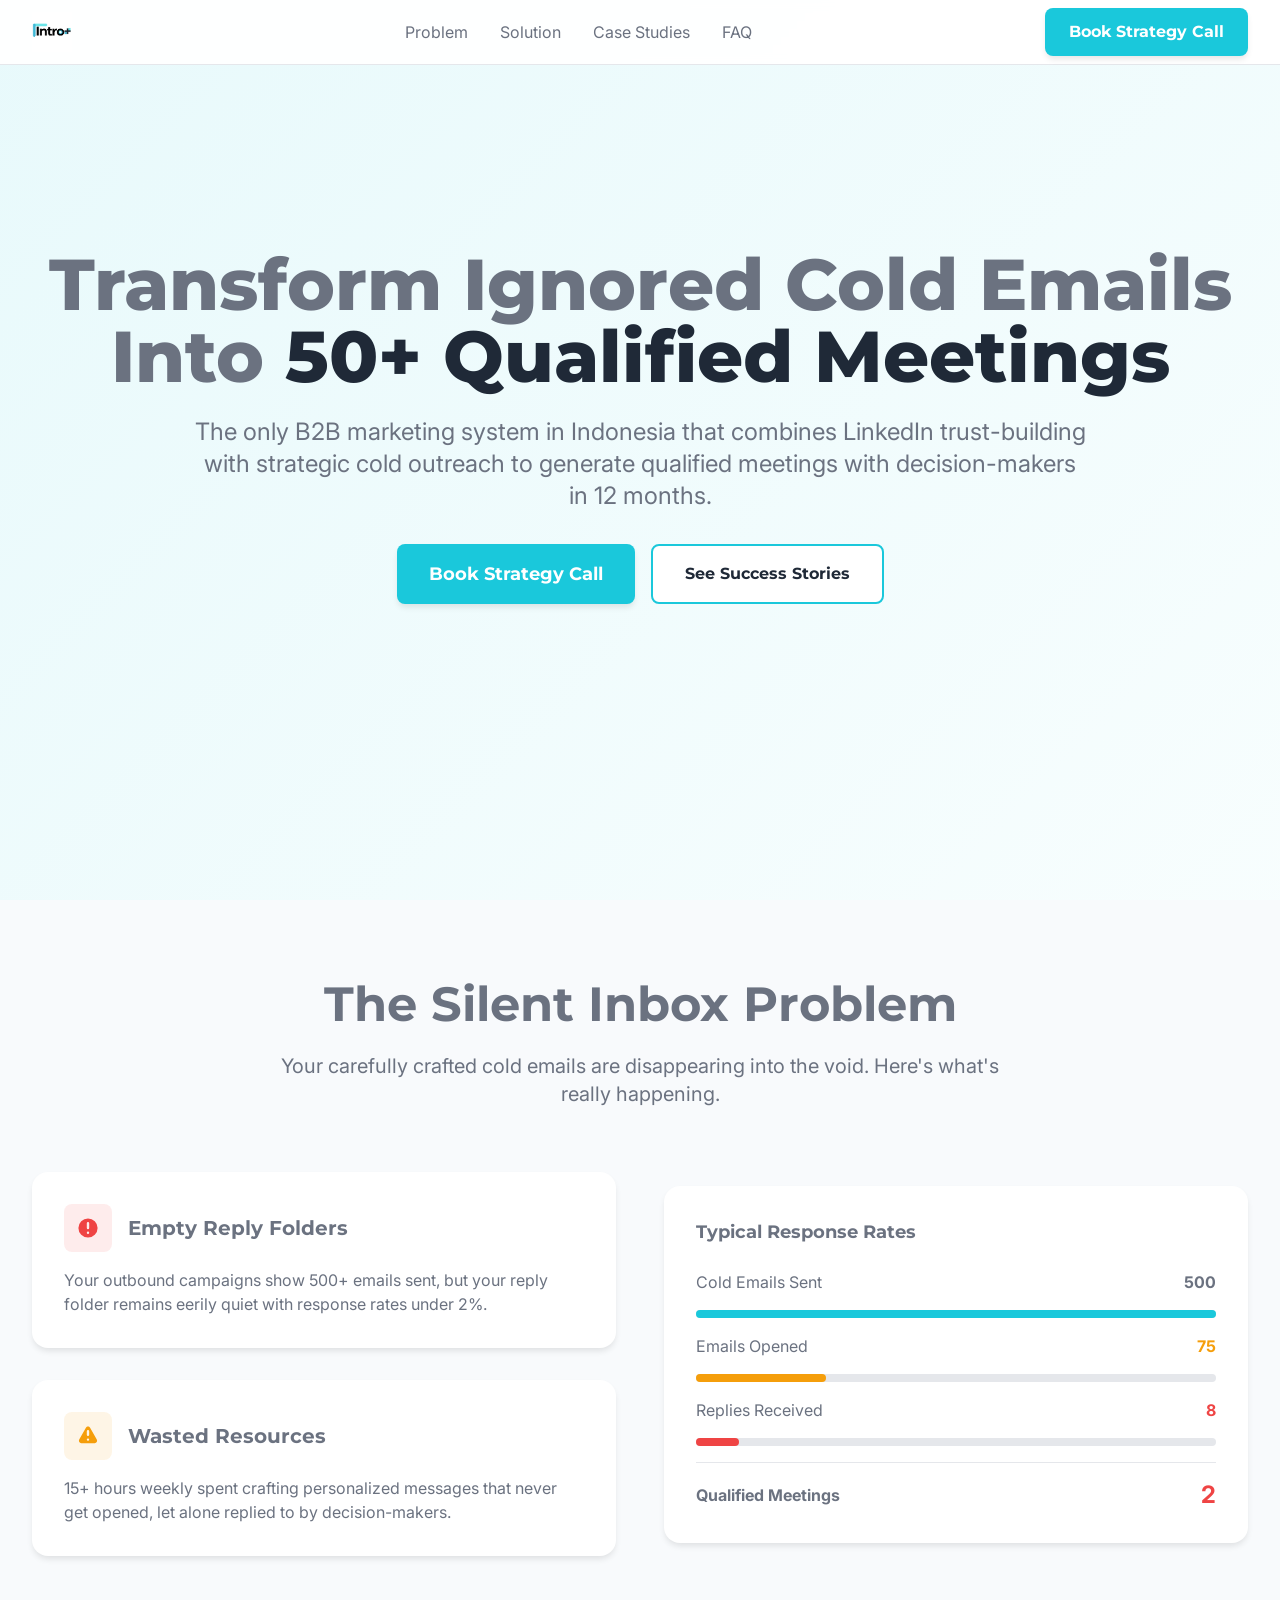
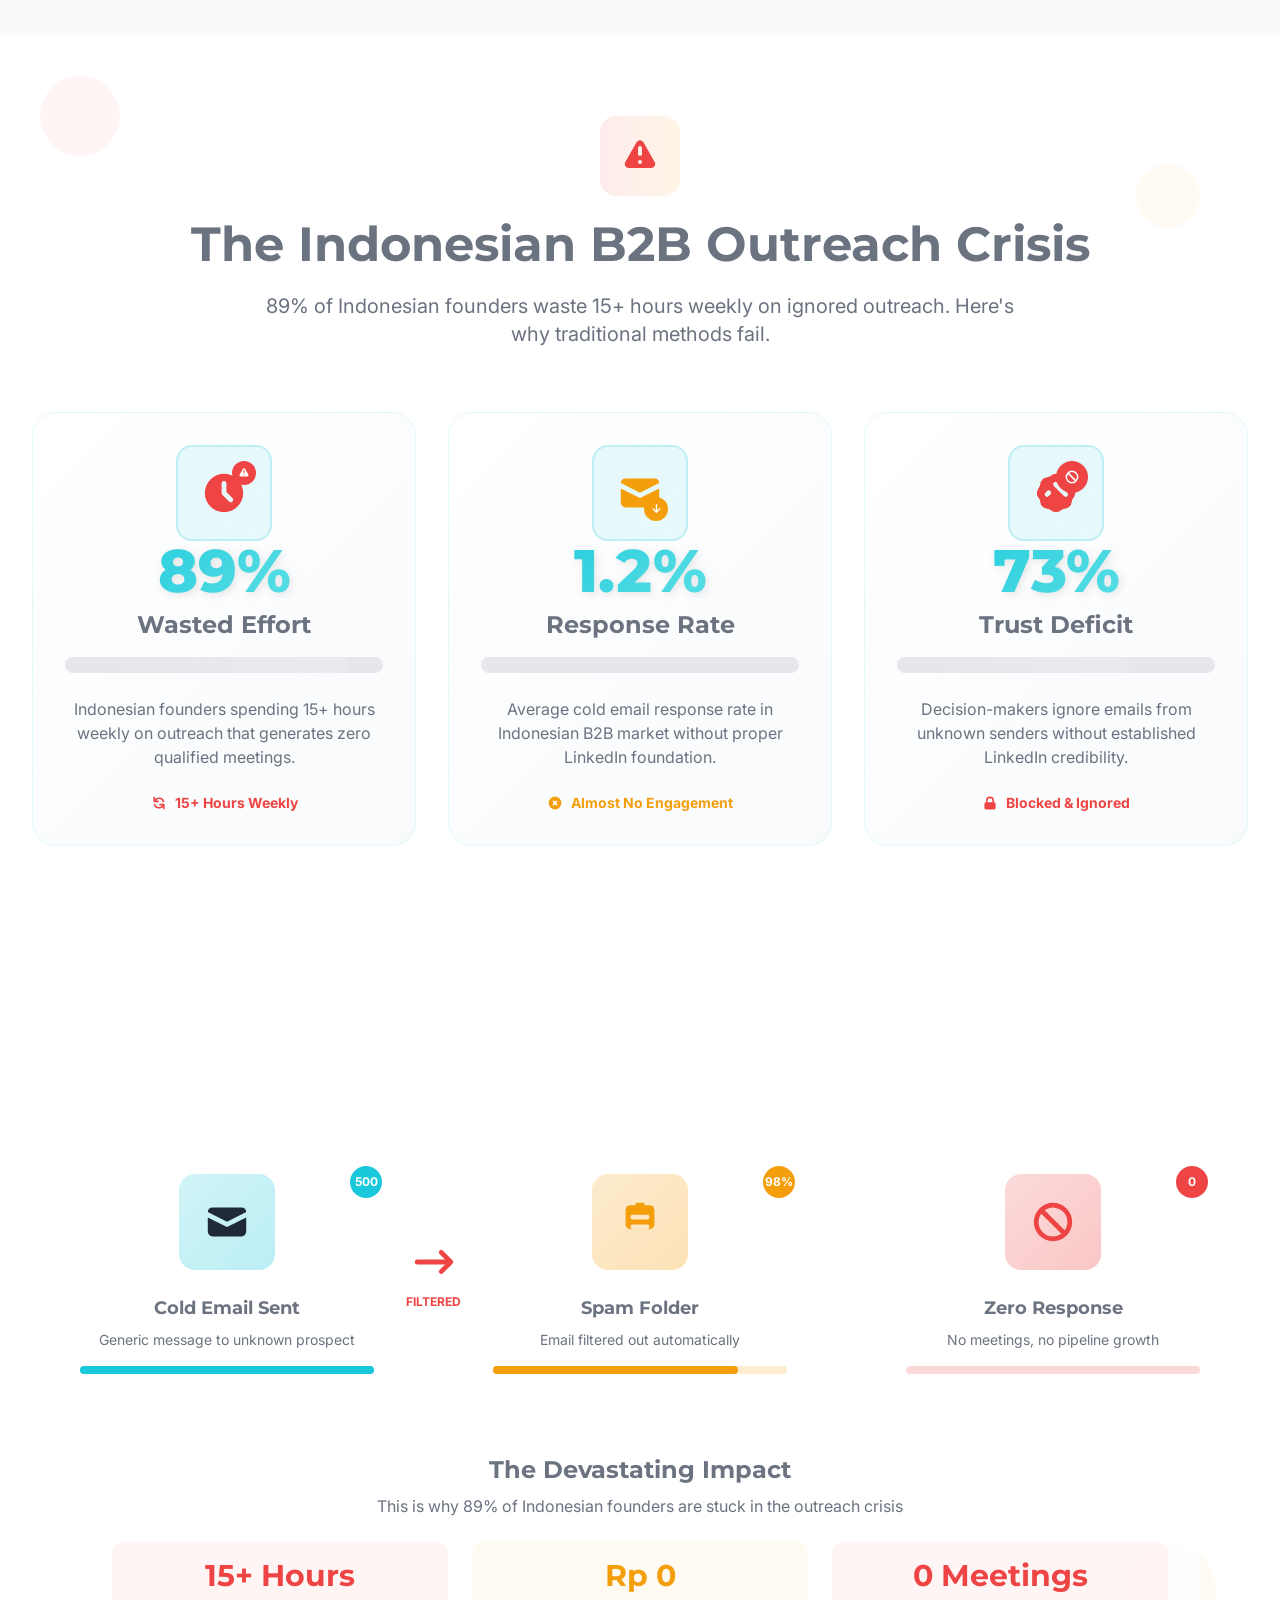
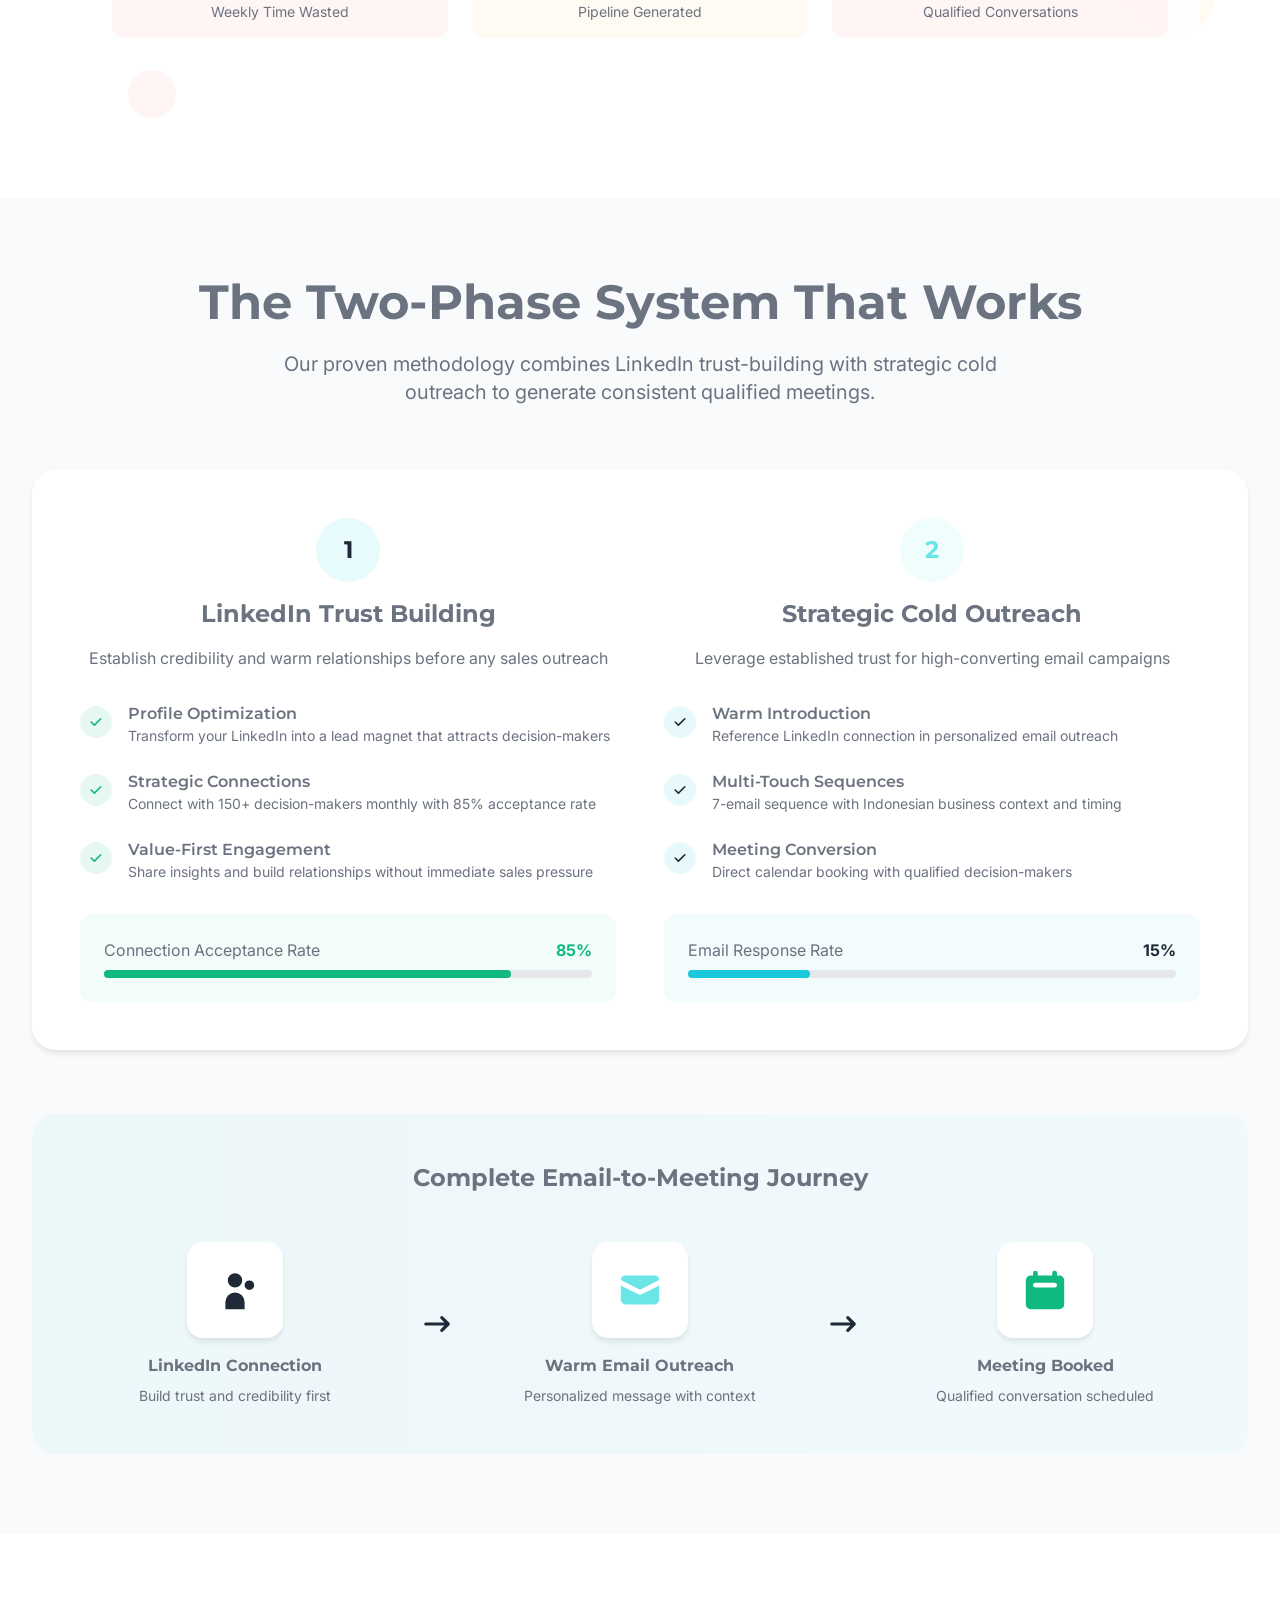
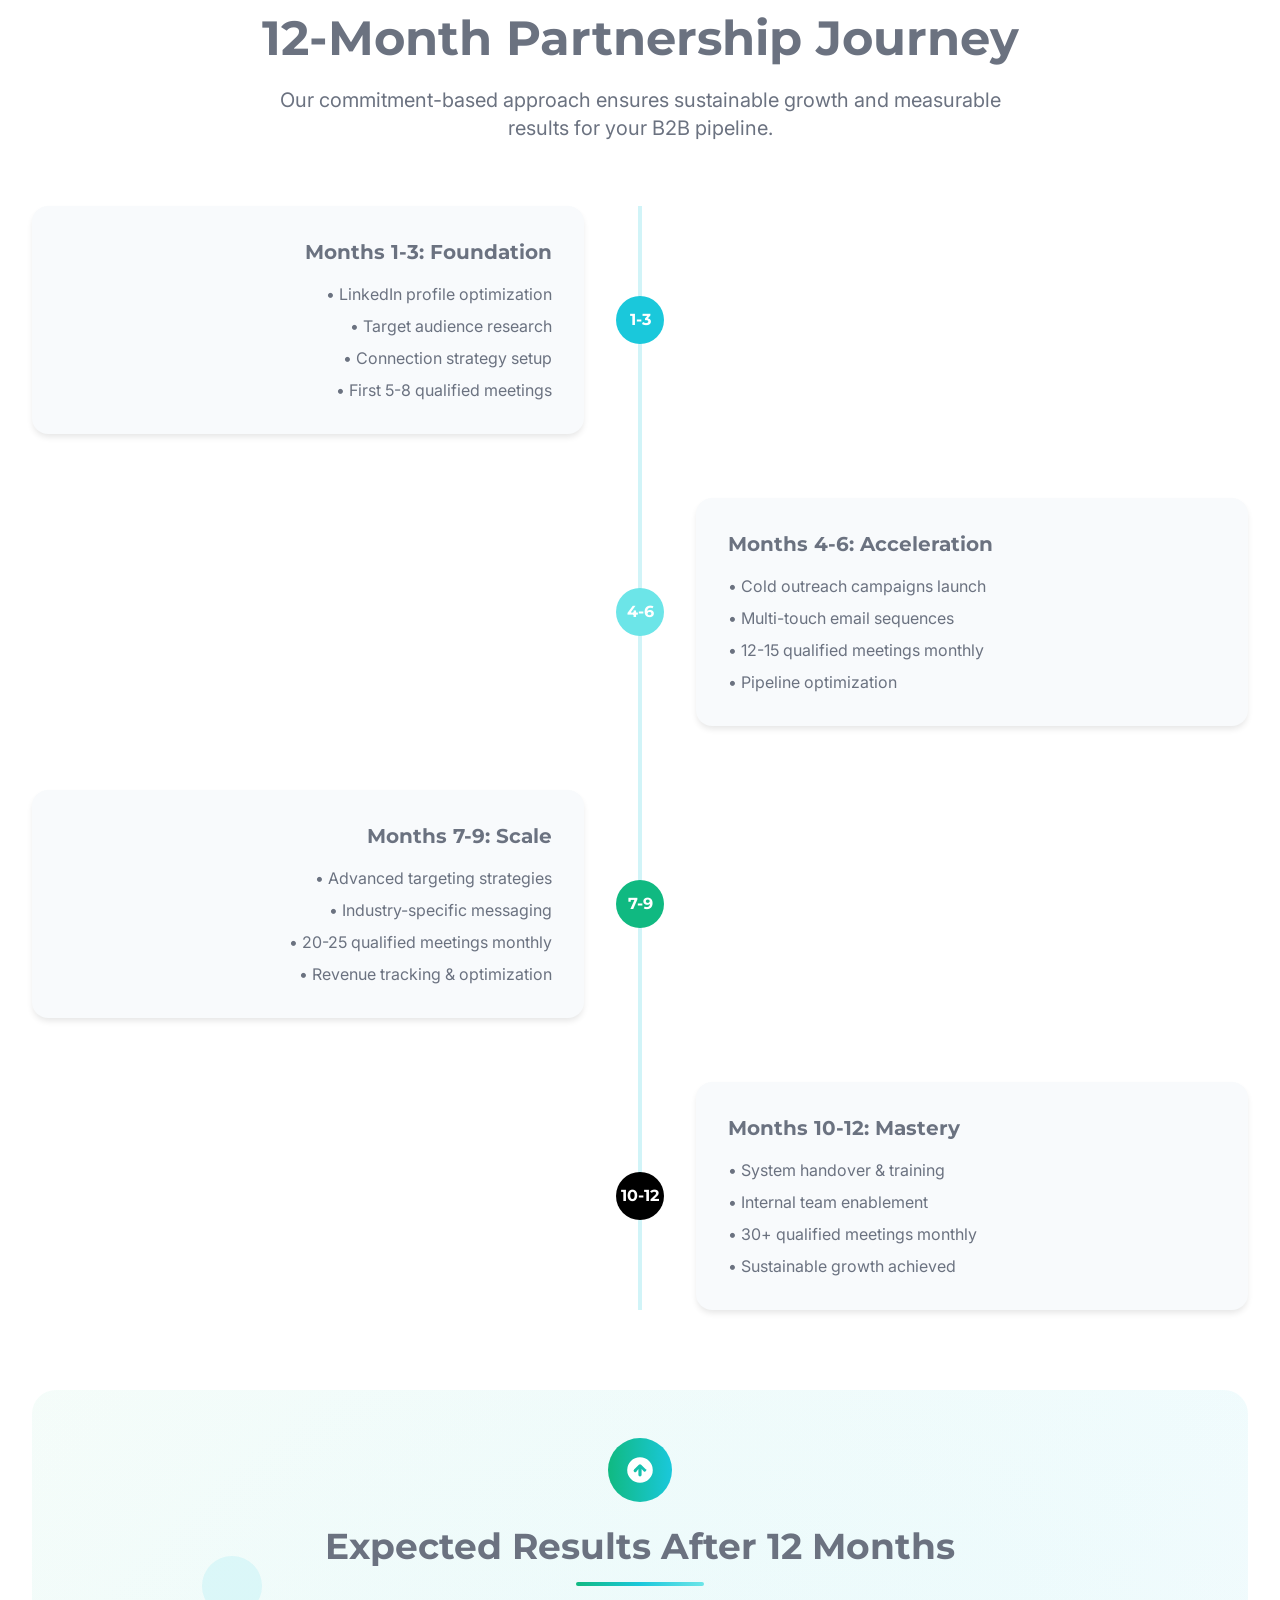
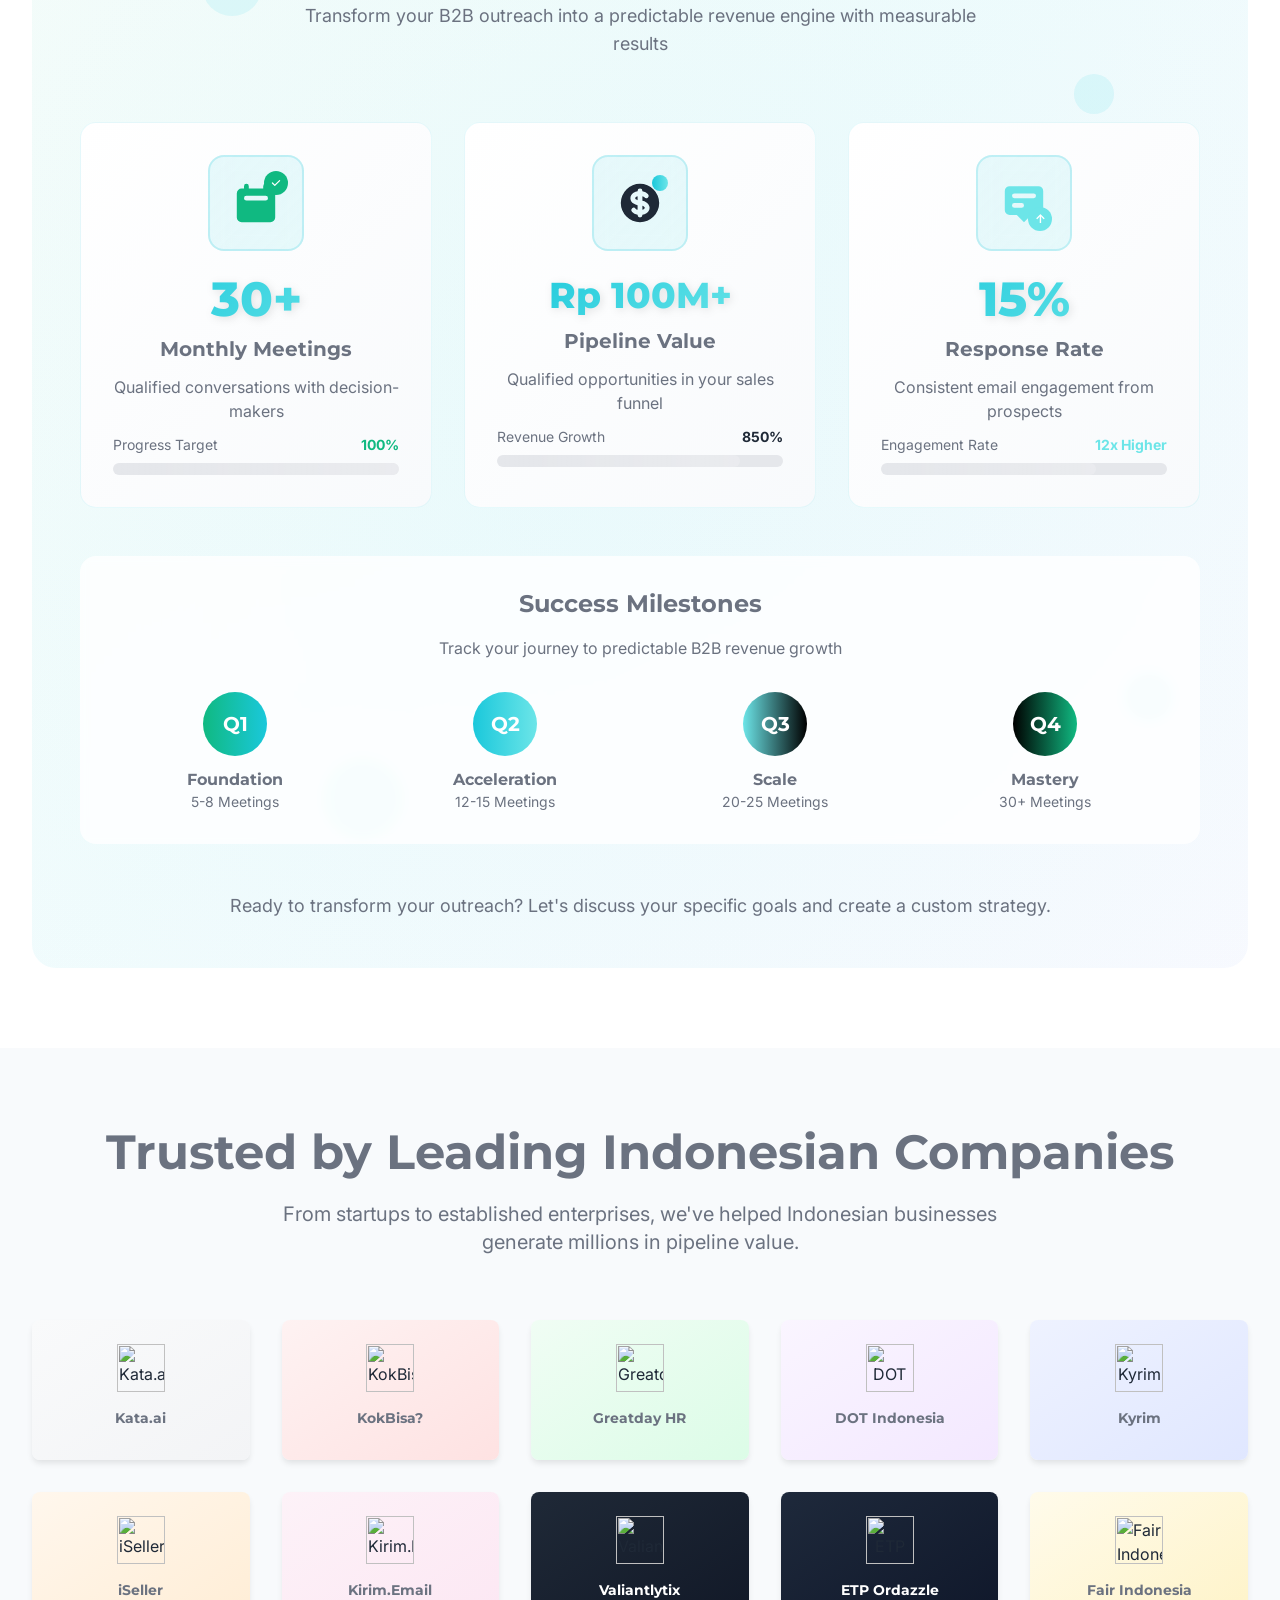
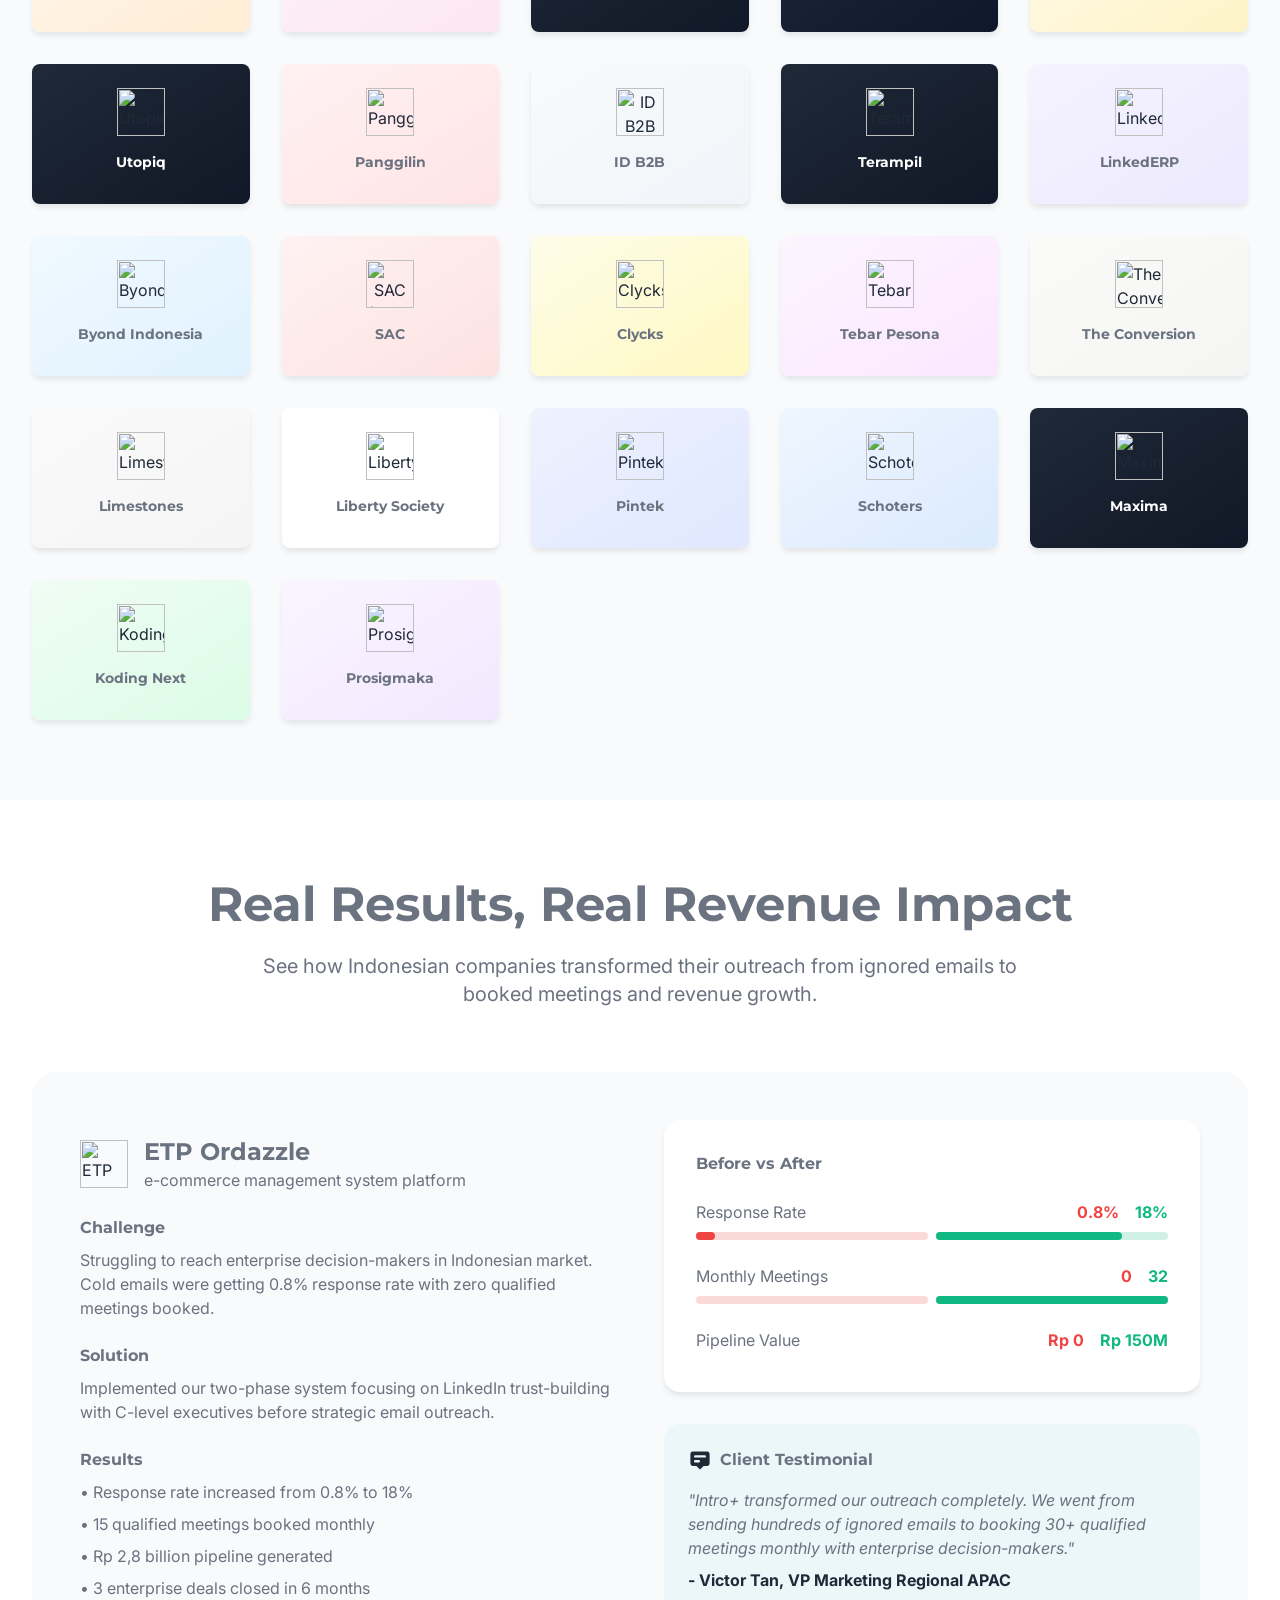
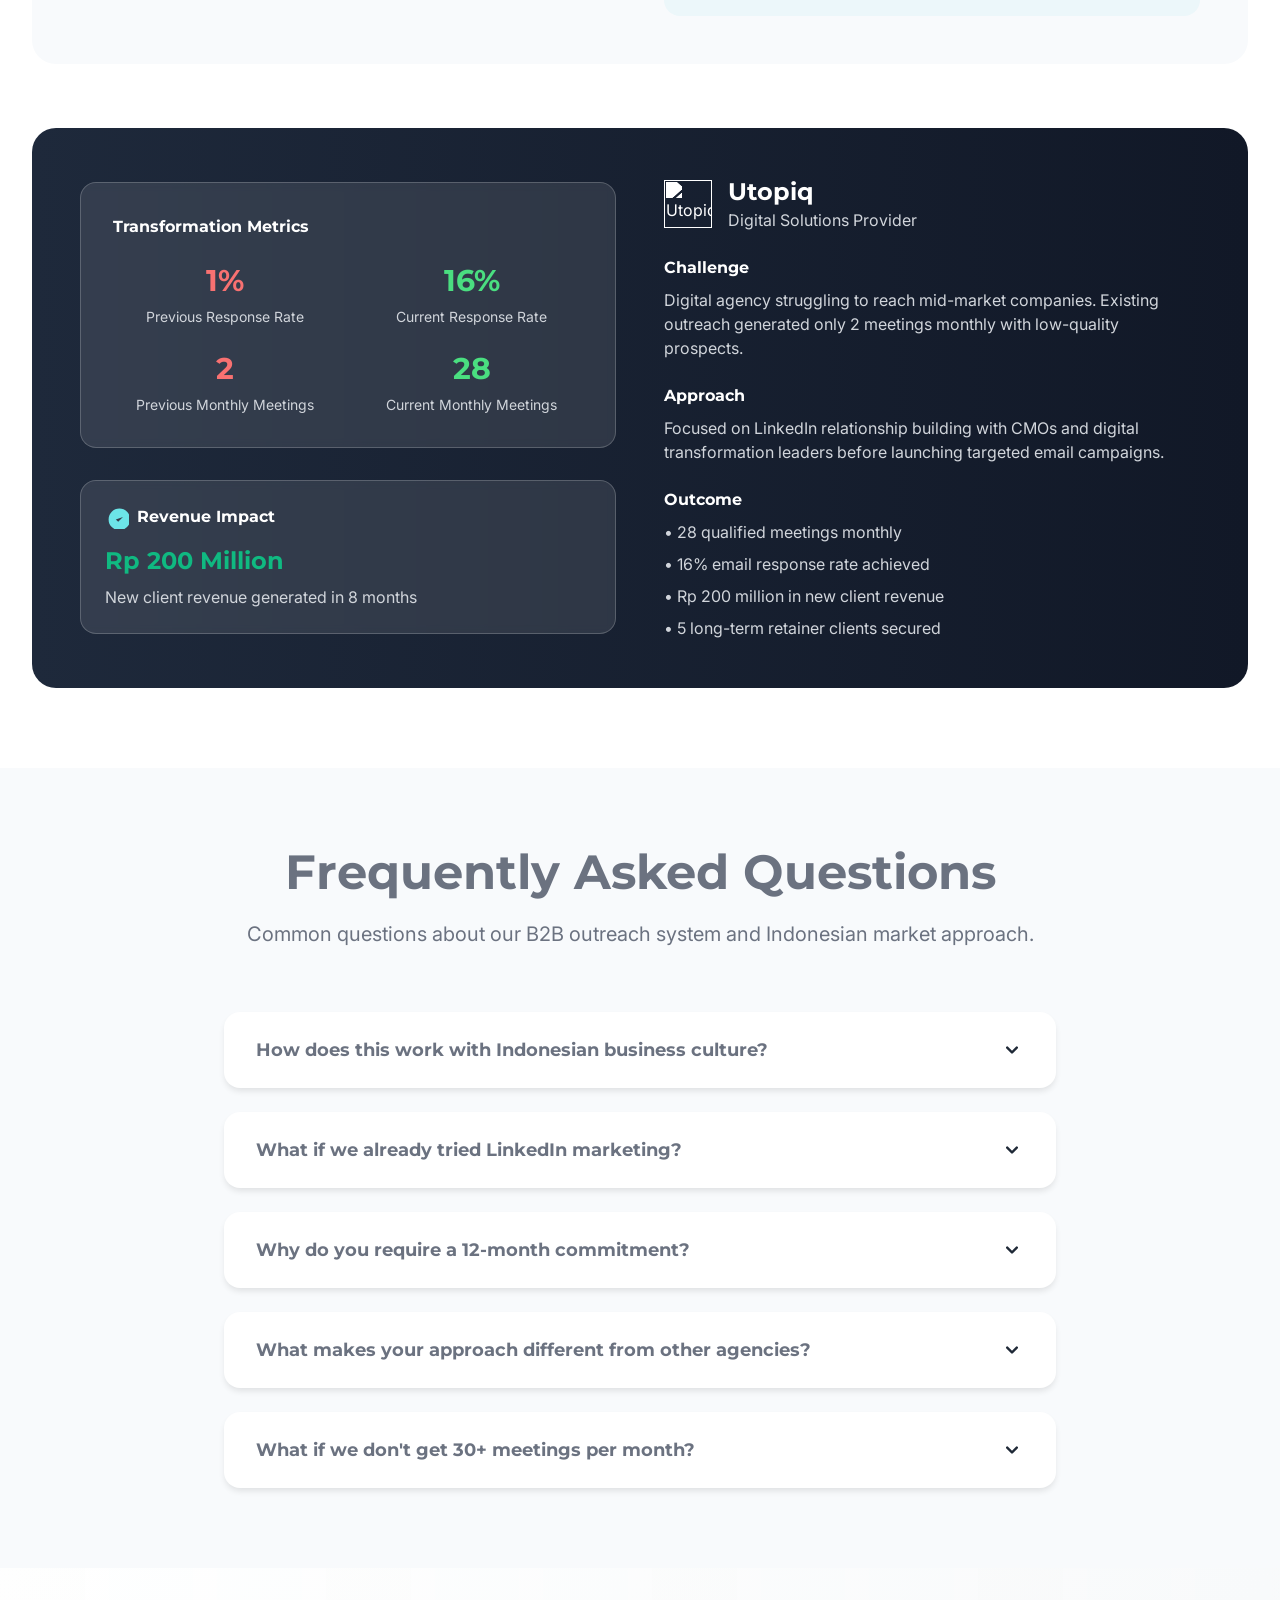
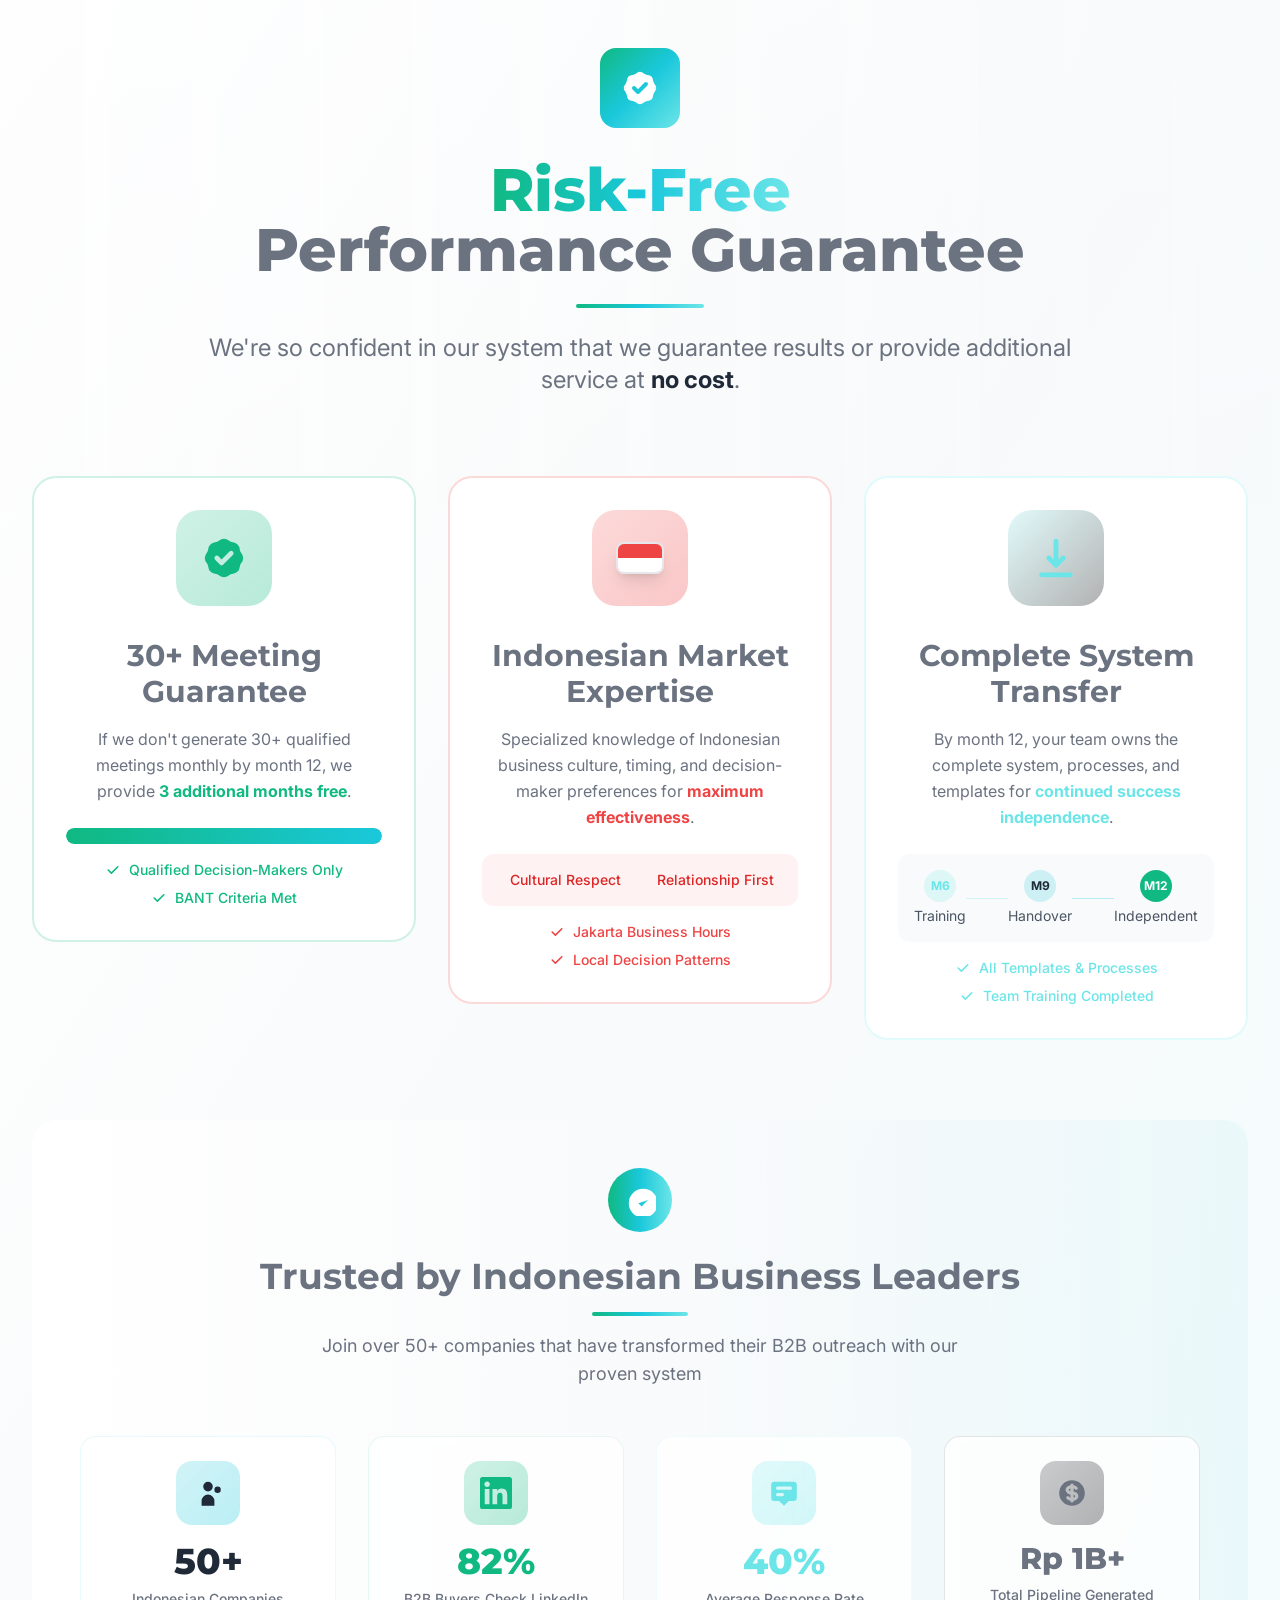
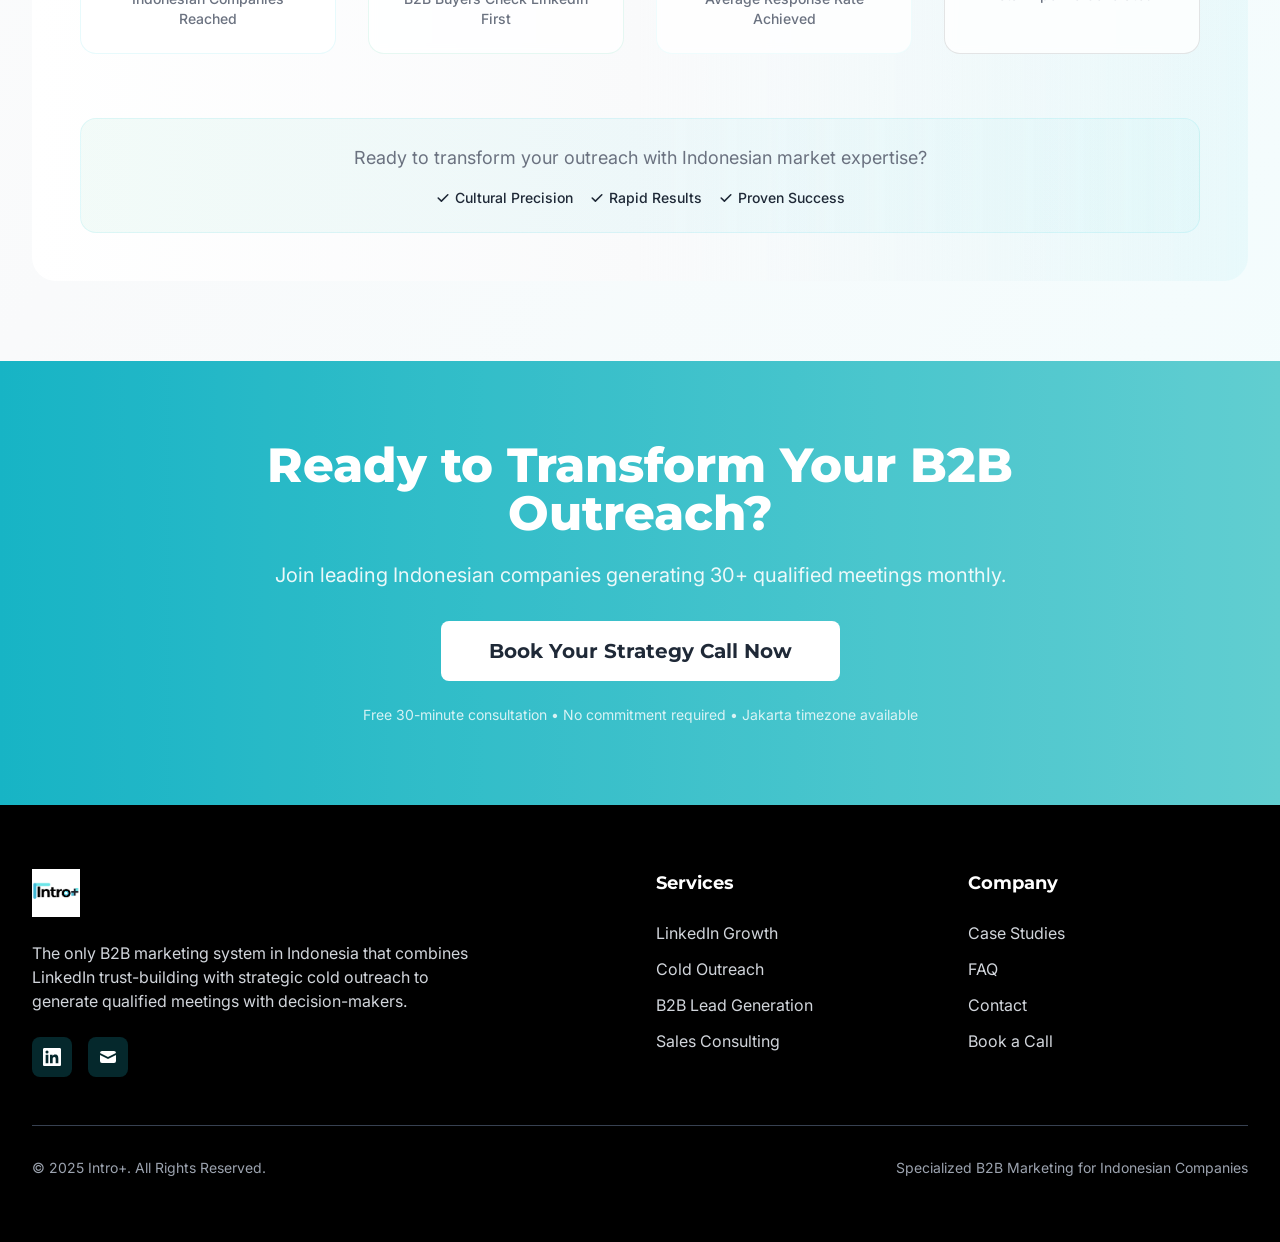
==== commit e66a066c: "Update logo image source in landing page" ====
--- a/pages/landing_page.html
+++ b/pages/landing_page.html
@@ -1248,7 +1248,7 @@
                 <div class="grid lg:grid-cols-2 gap-12 items-center">
                     <div>
                         <div class="flex items-center mb-6">
-                            <img src="https://ultron.ordazzle.com/wp-content/uploads/2021/11/Ordazzle-logo_tagline_v1.2.png" alt="ETP Ordazzle" class="h-12 w-auto mr-4" onerror="this.src='https://images.unsplash.com/photo-1584824486509-112e4181ff6b?q=80&w=2940&auto=format&fit=crop'; this.onerror=null;" />
+                            <img src="https://ordazzle.com/_next/static/media/logo.de4c792c.svg" alt="ETP Ordazzle" class="h-12 w-auto mr-4" onerror="this.src='https://images.unsplash.com/photo-1584824486509-112e4181ff6b?q=80&w=2940&auto=format&fit=crop'; this.onerror=null;" />
                             <div>
                                 <h3 class="text-2xl font-montserrat font-bold text-secondary">ETP Ordazzle</h3>
                                 <p class="text-text-secondary">e-commerce management system platform</p>
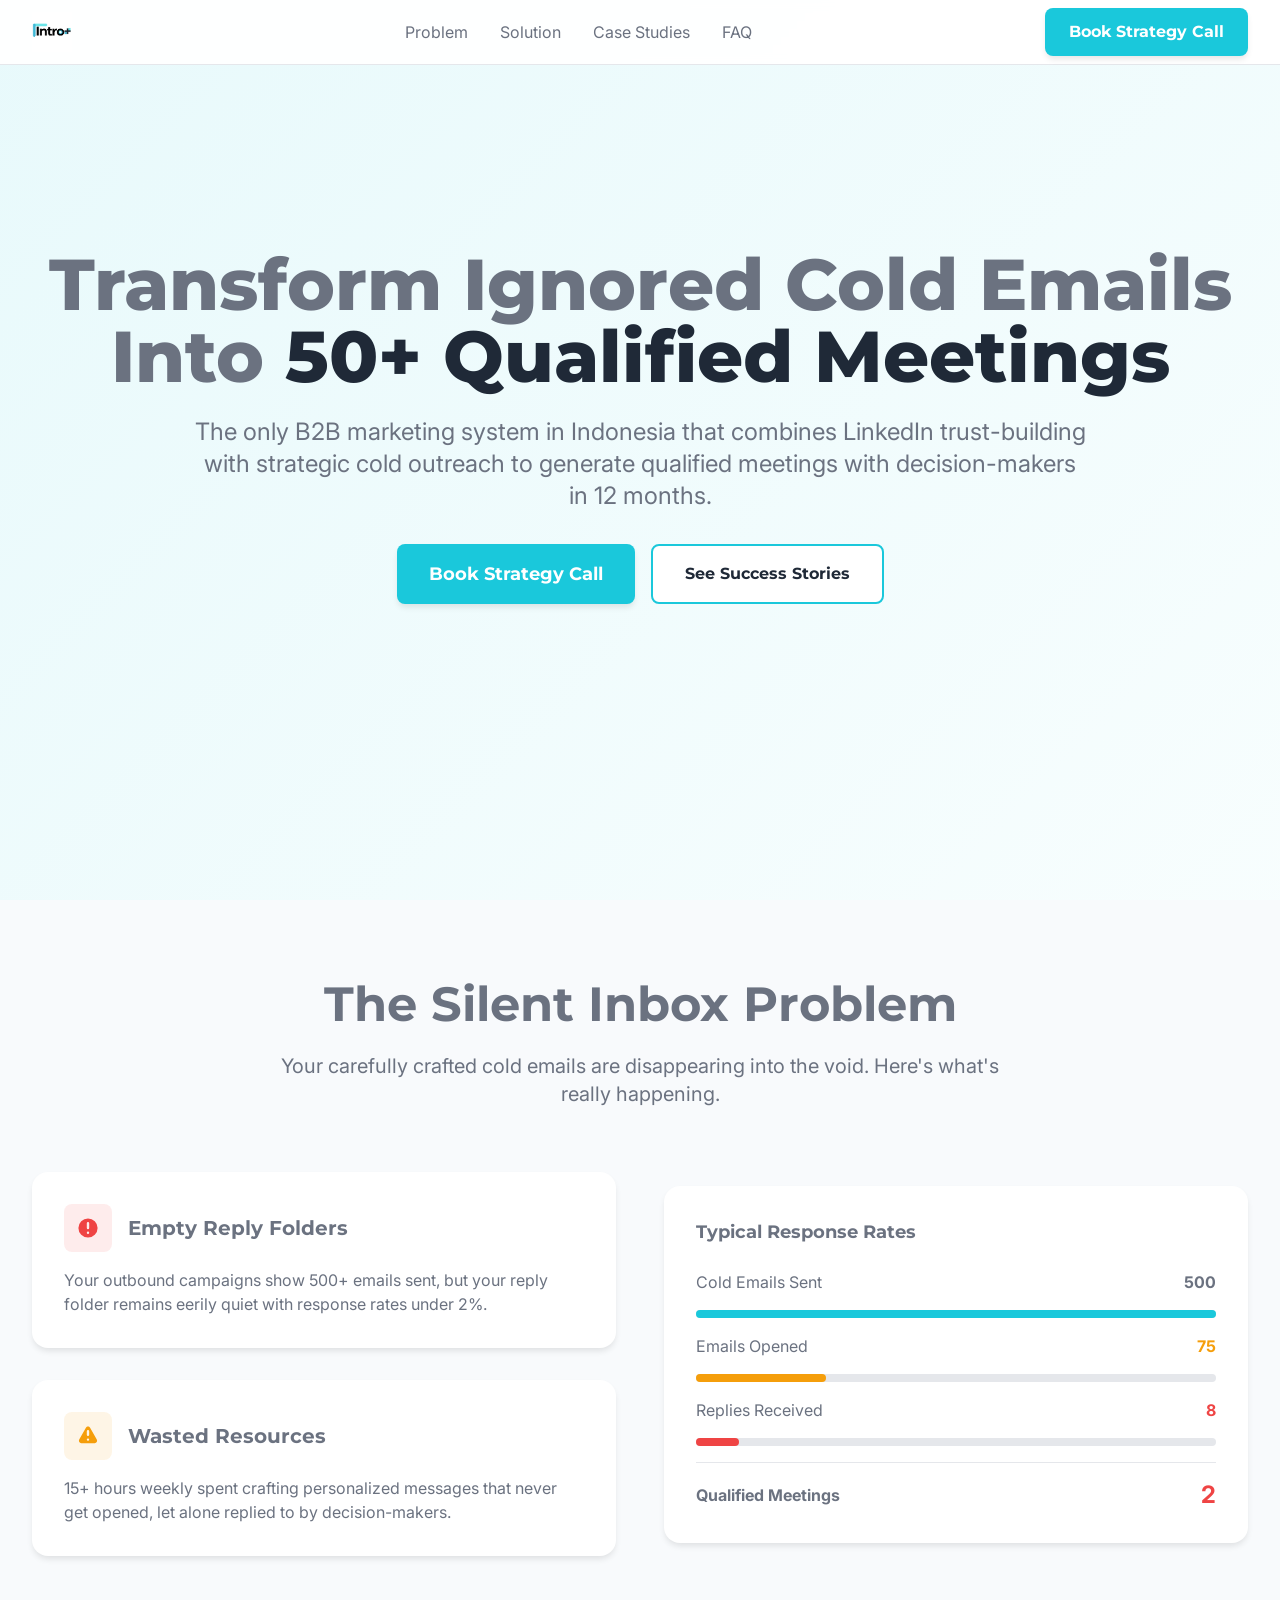
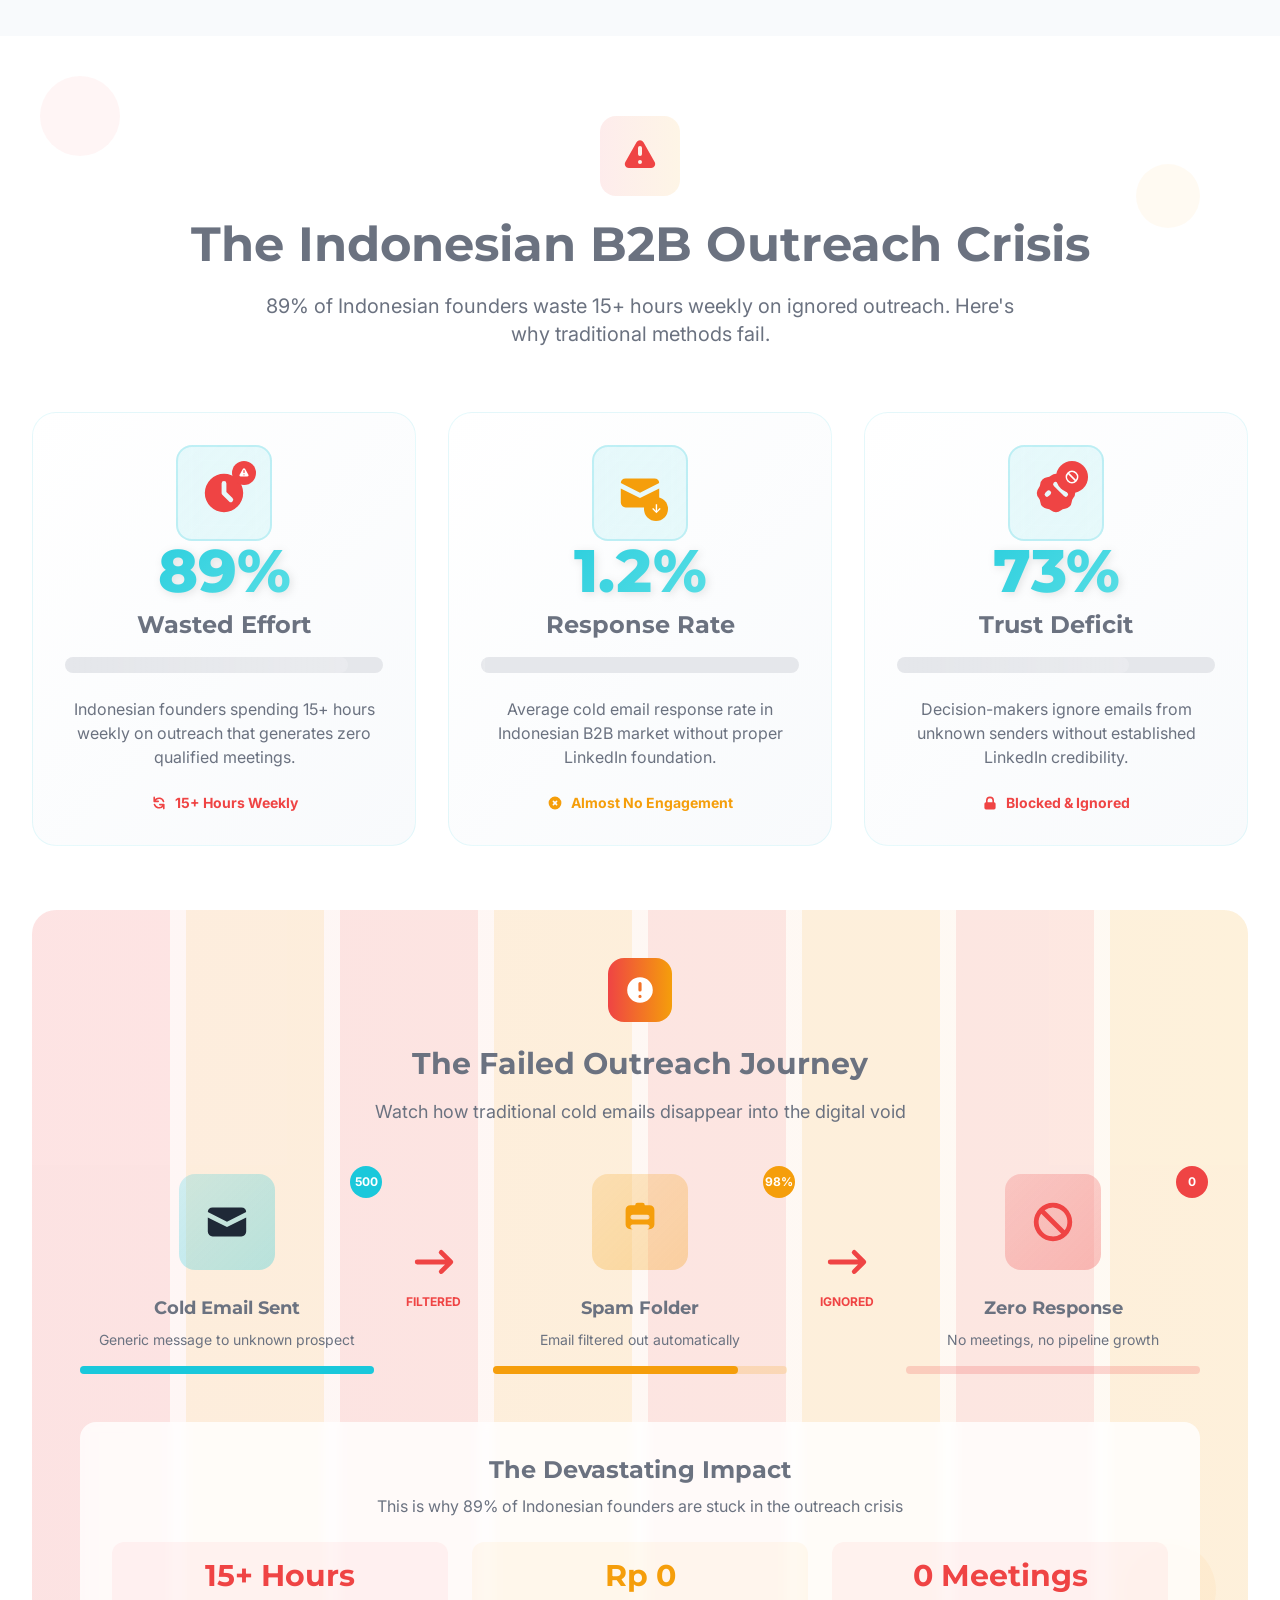
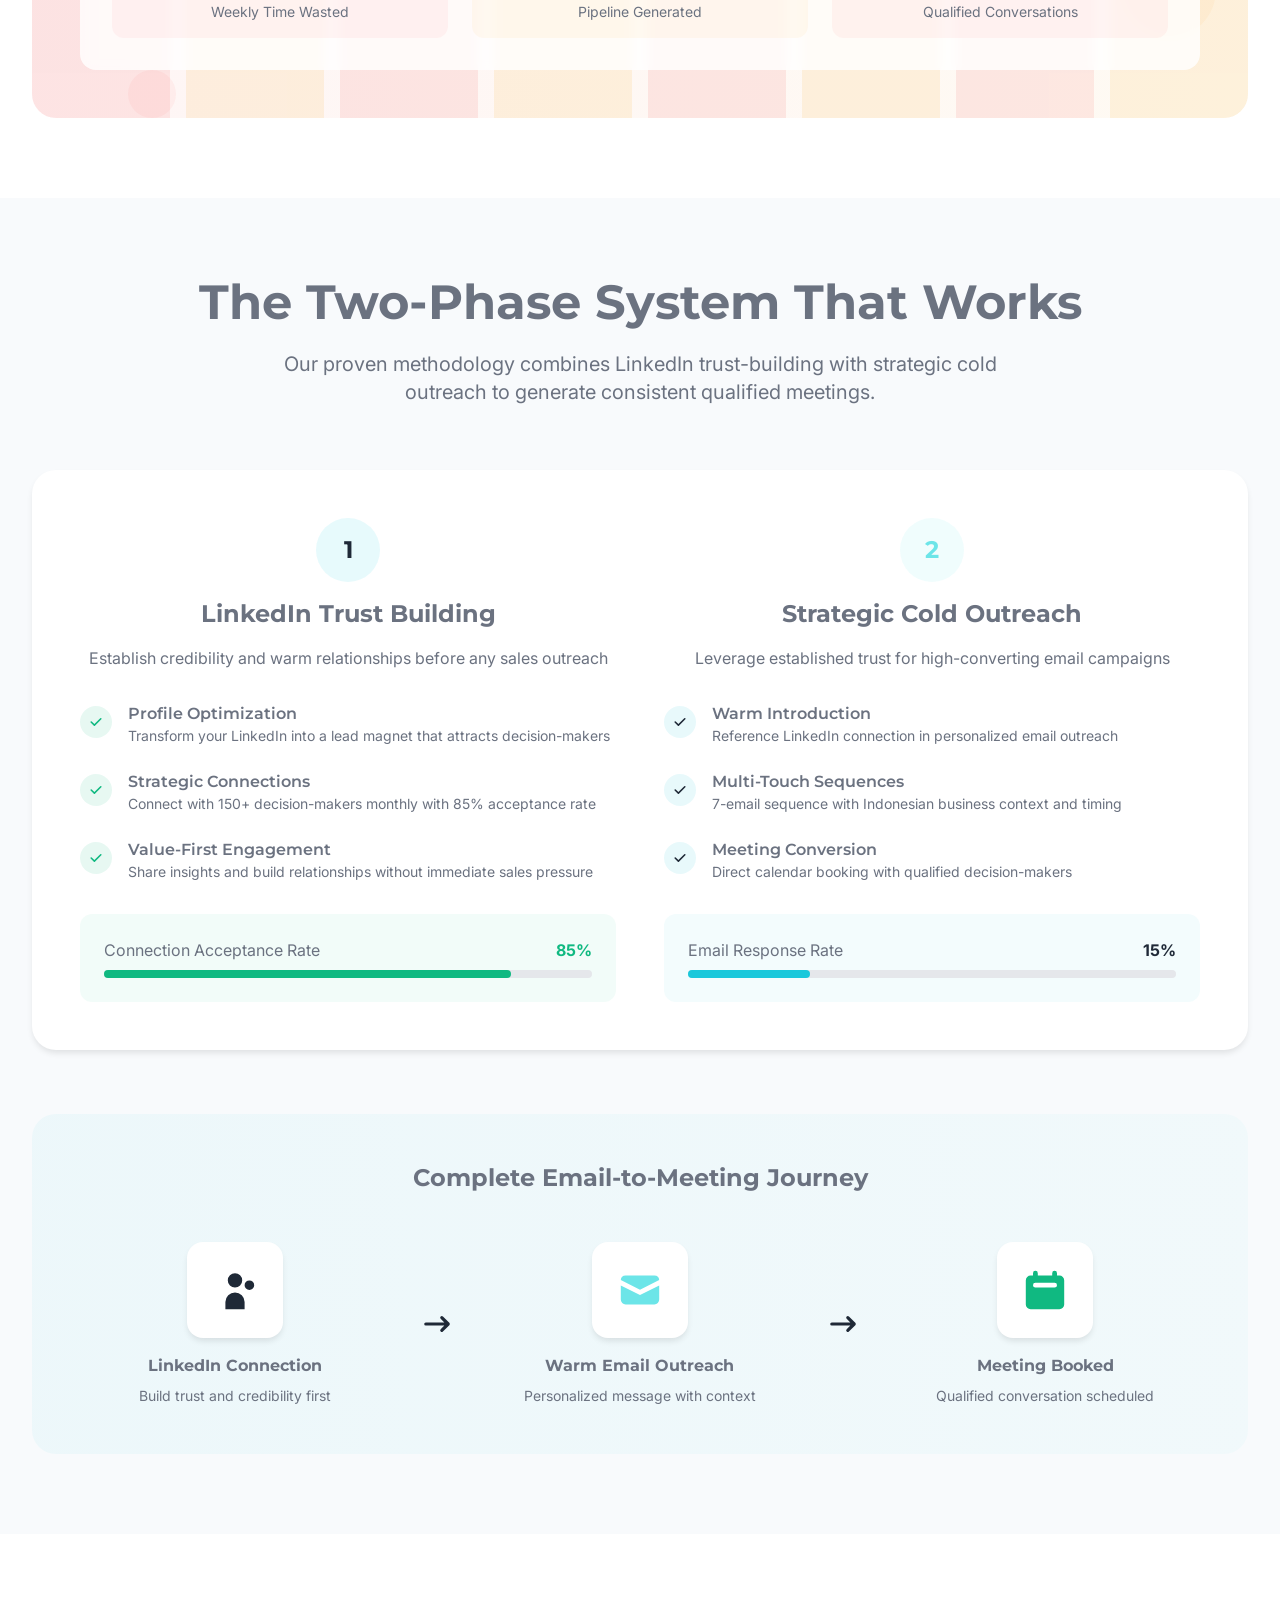
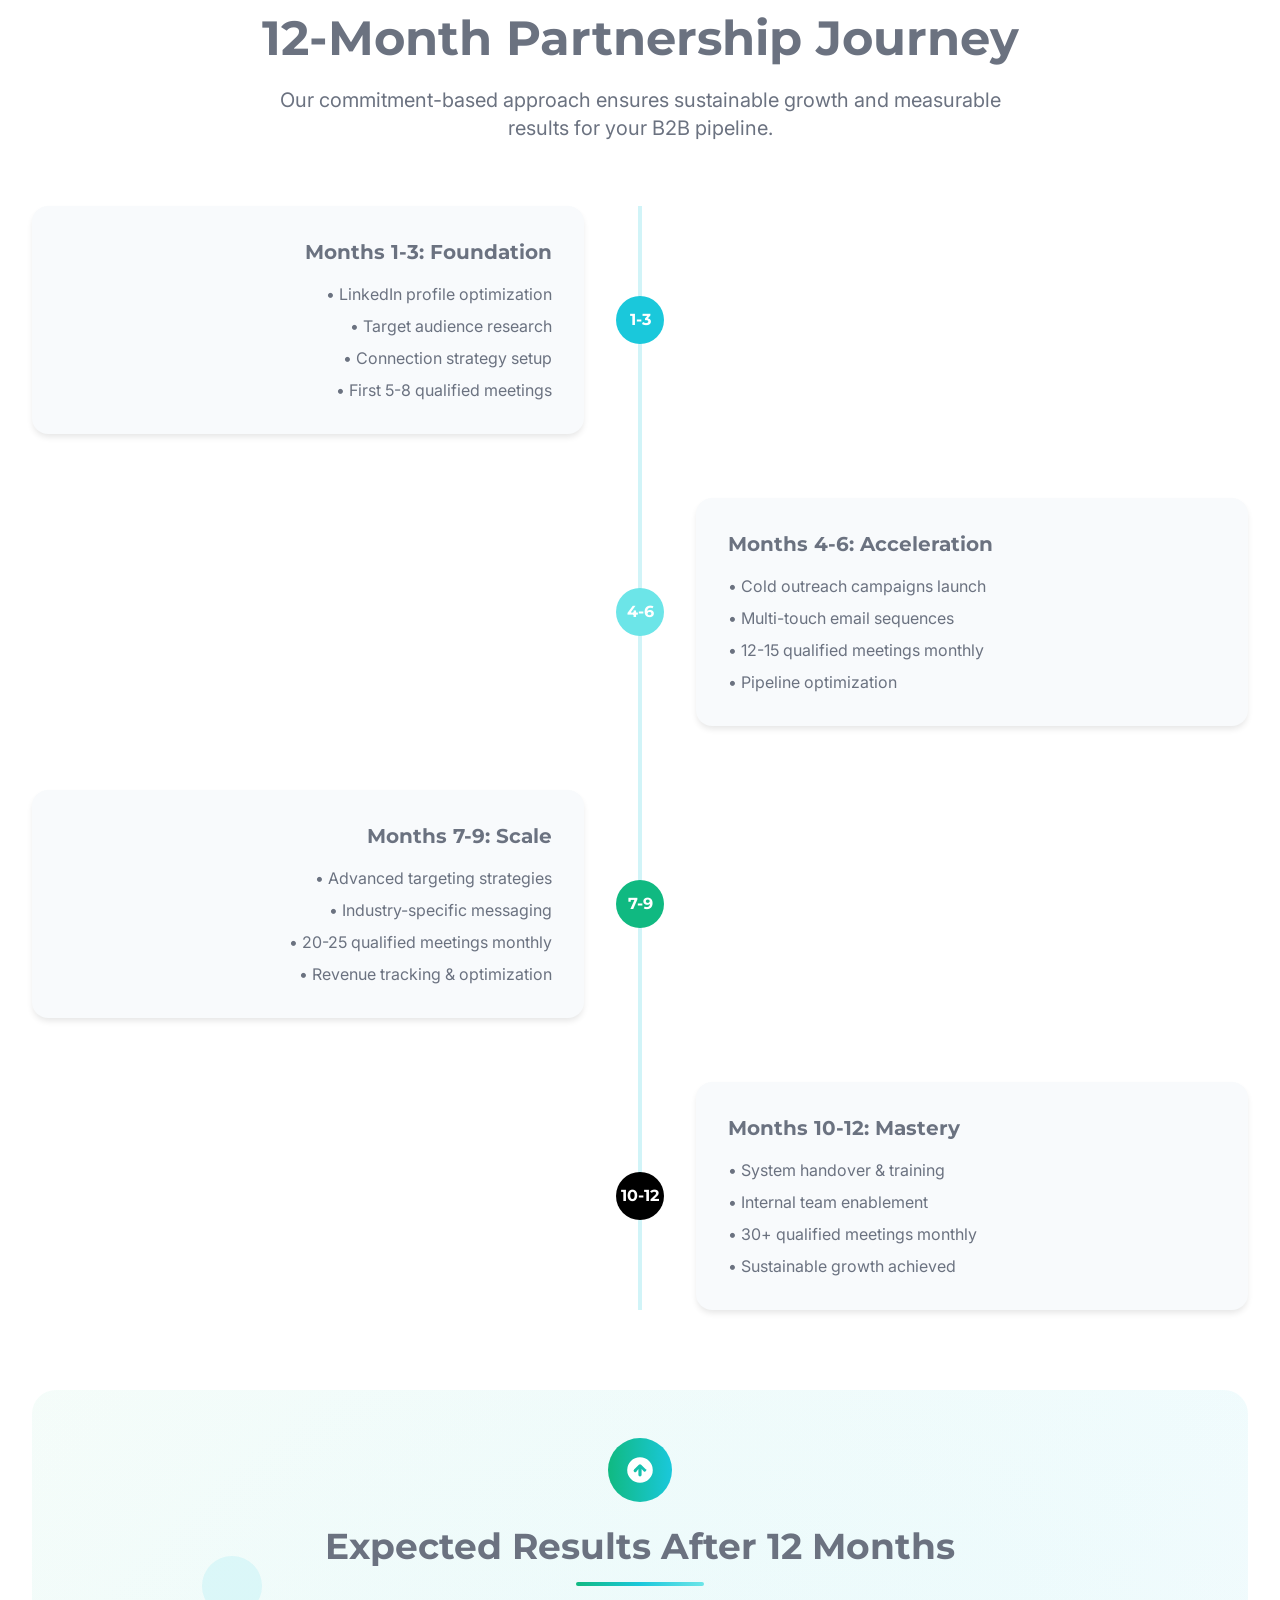
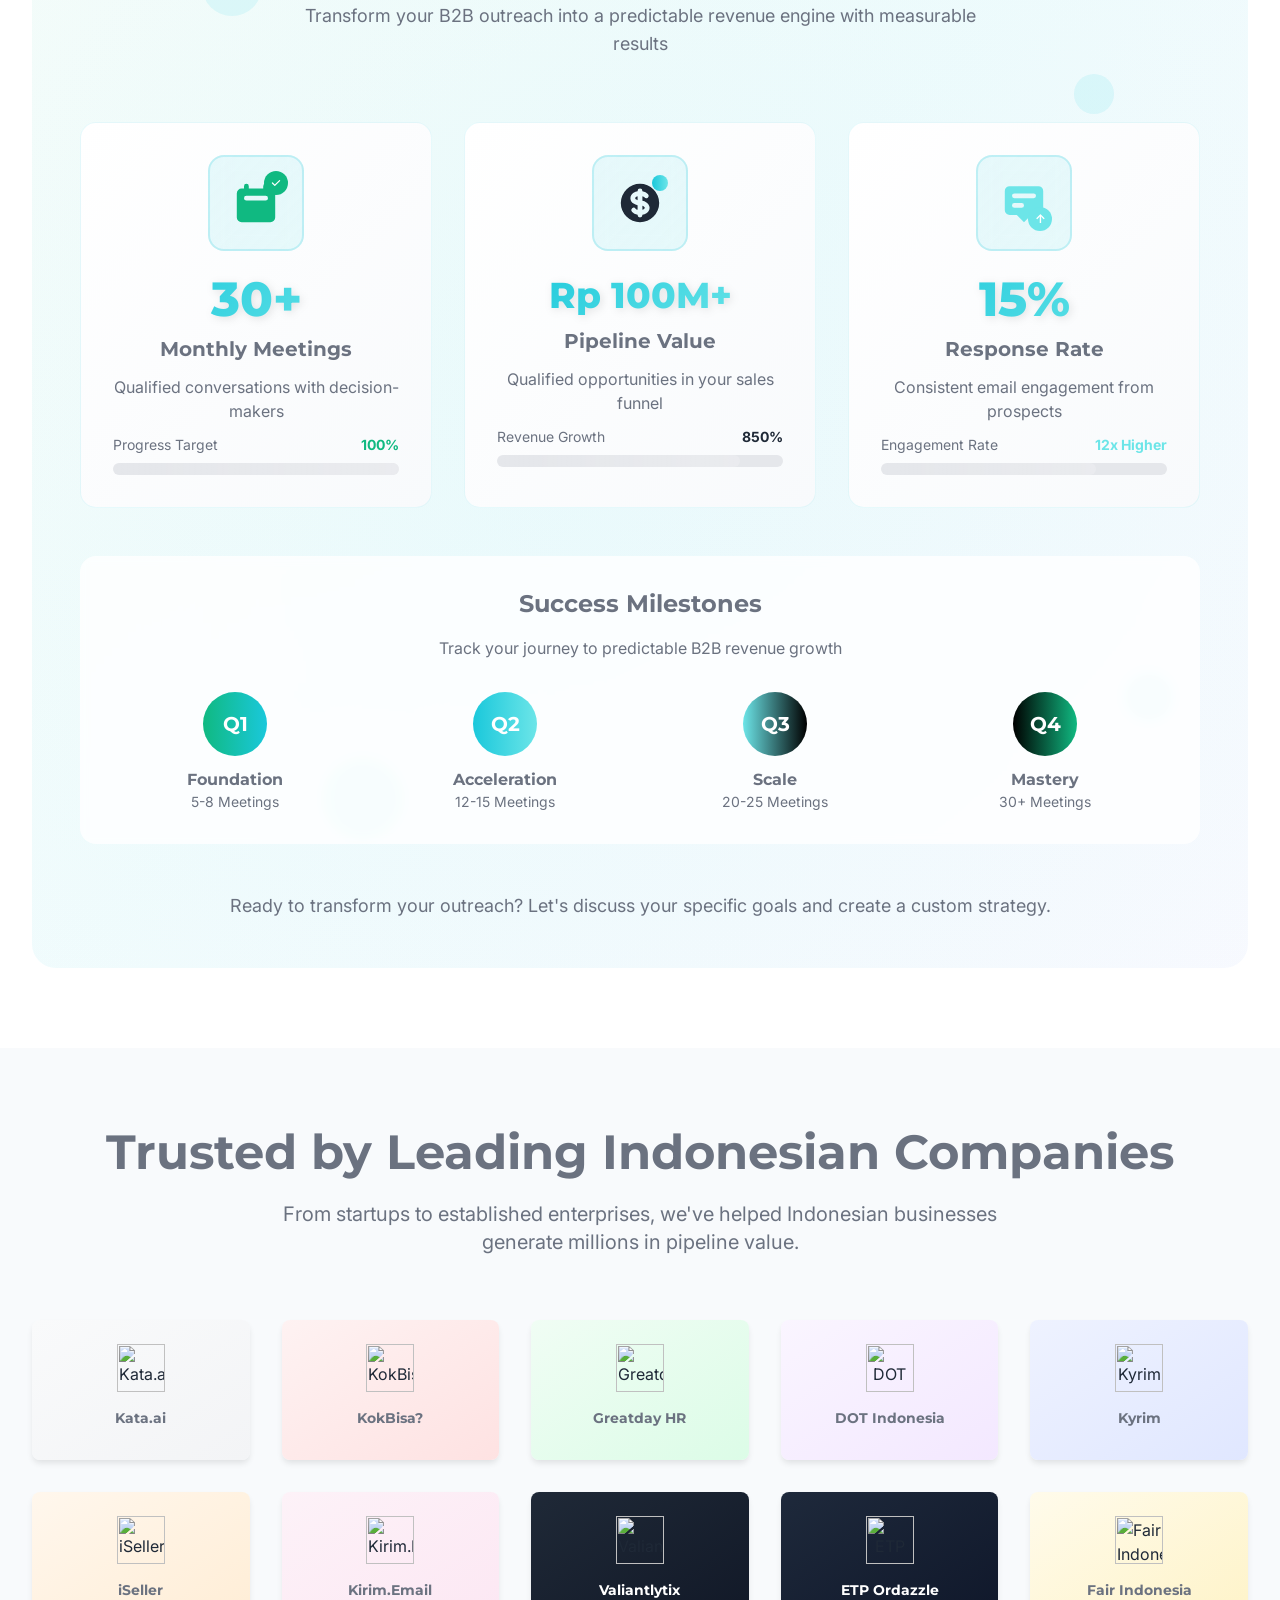
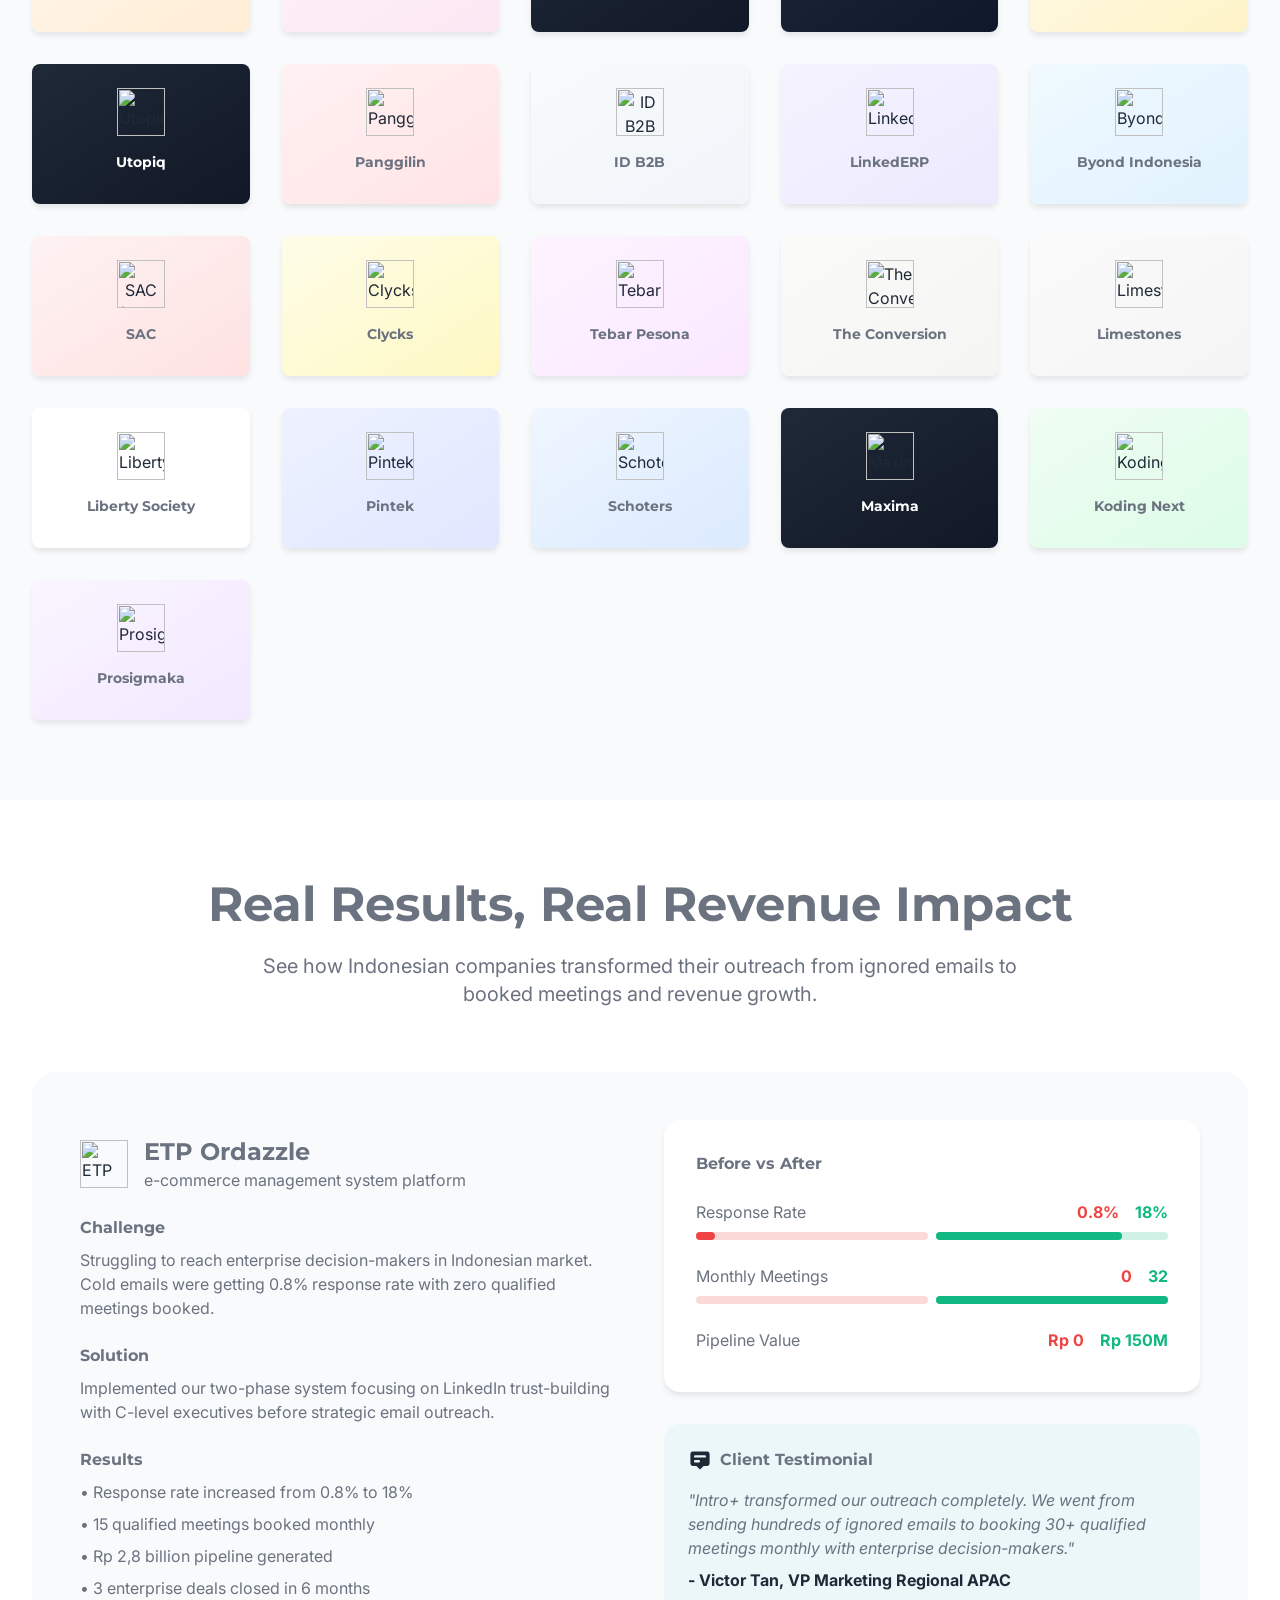
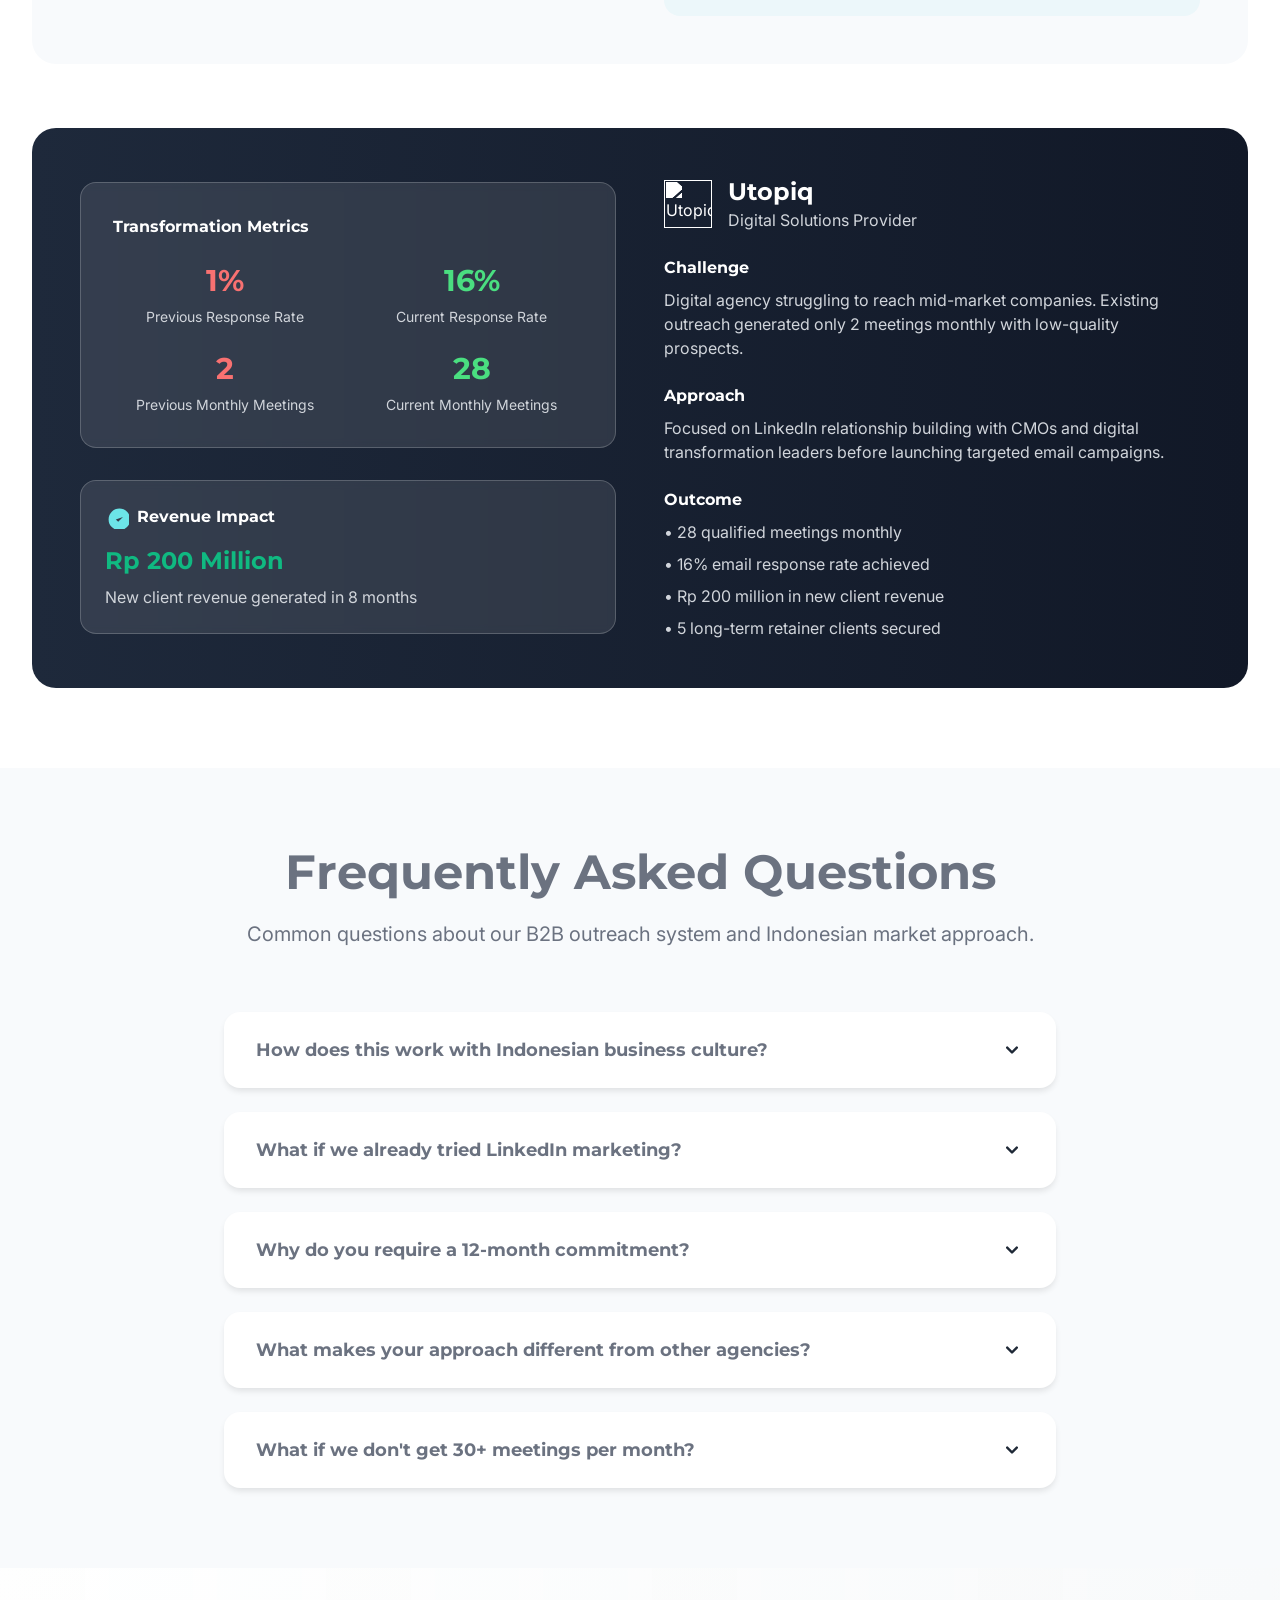
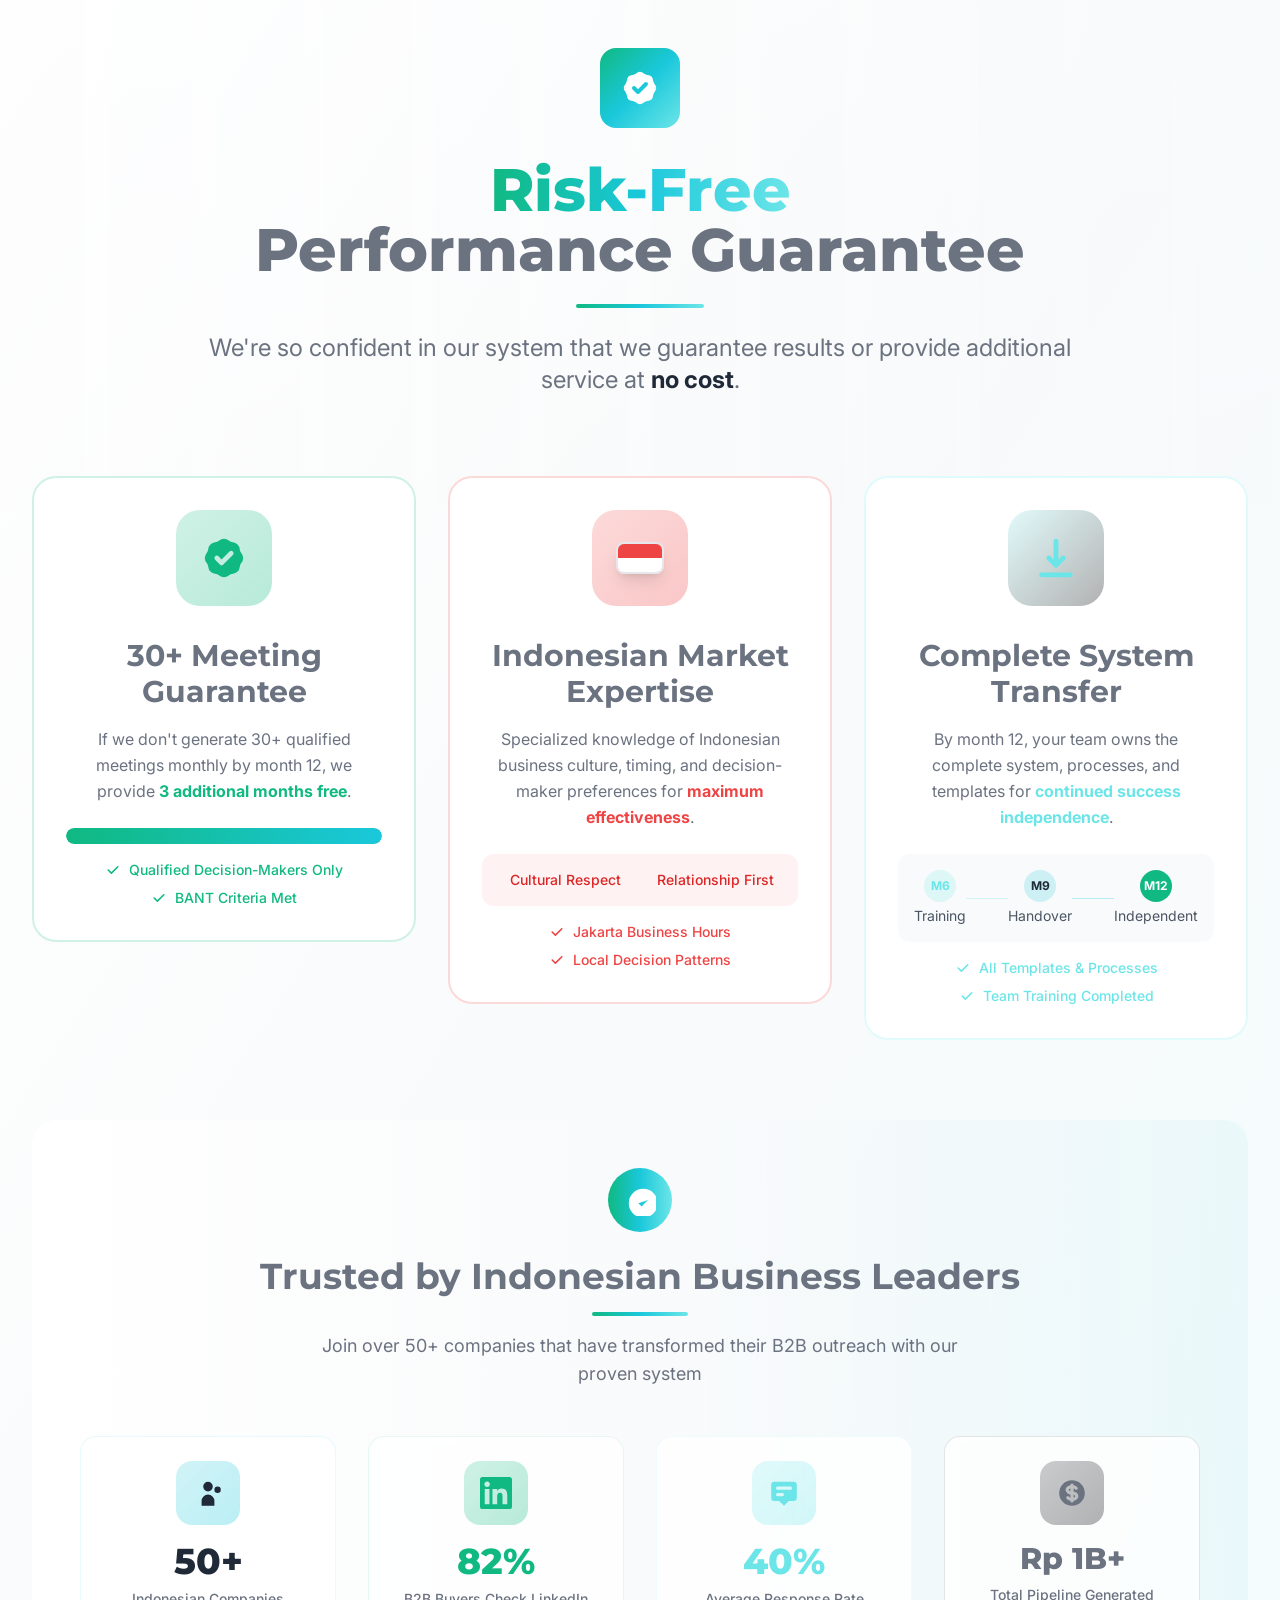
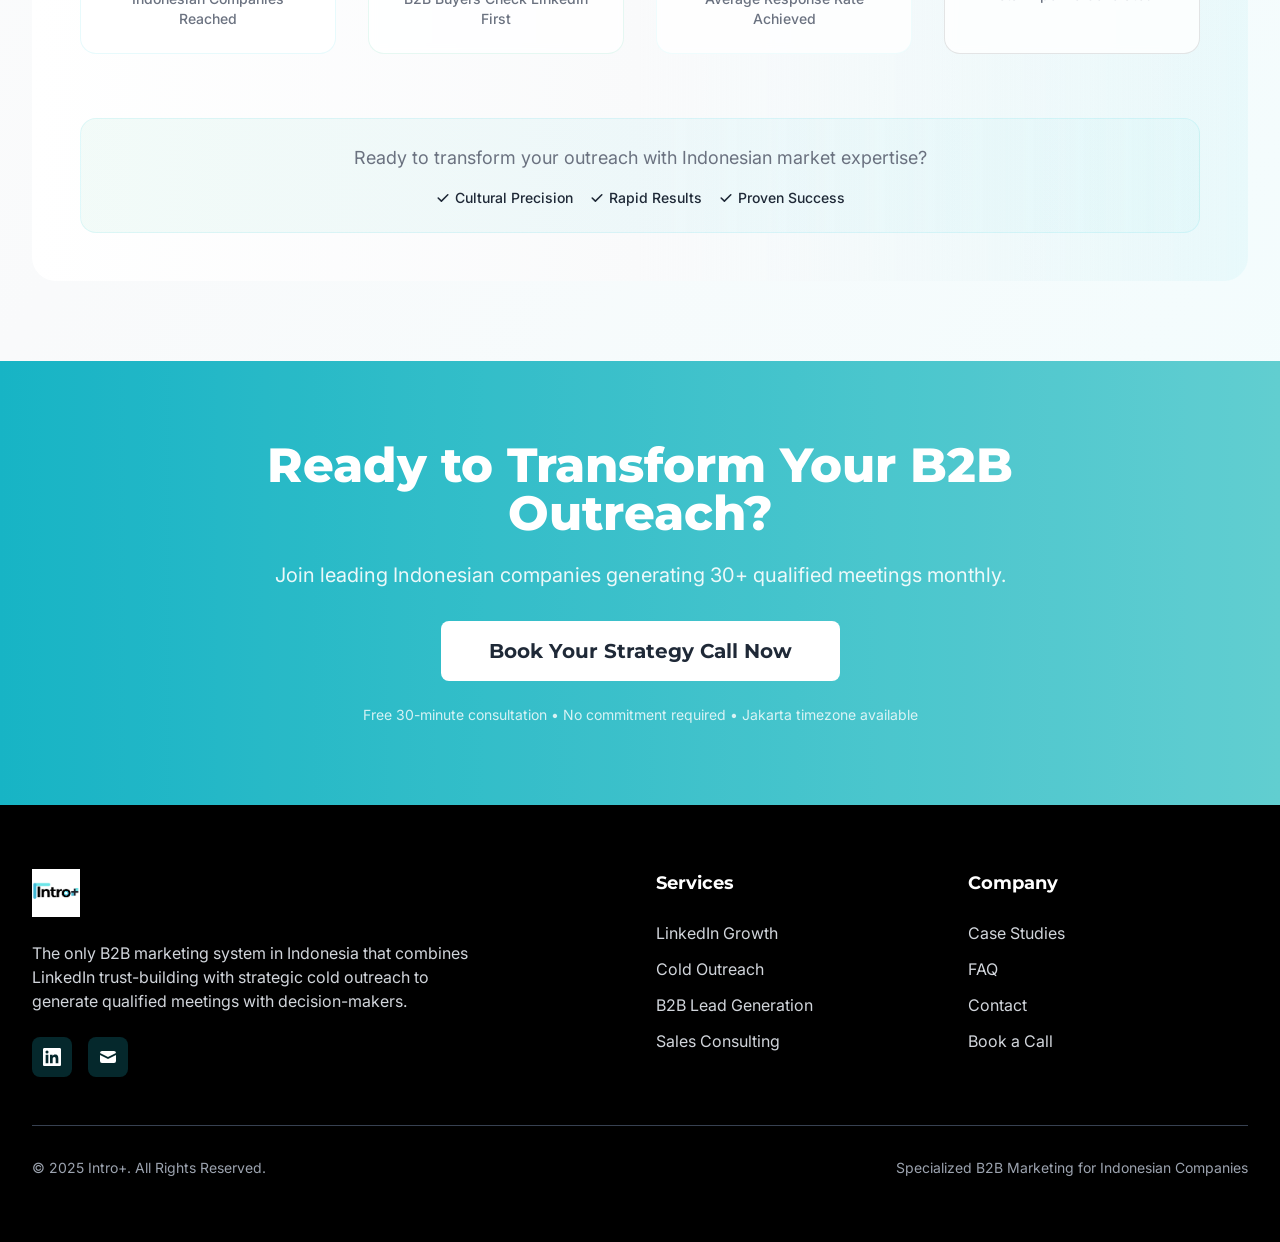
==== commit 31d5e17f: "Update landing_page.html" ====
--- a/pages/landing_page.html
+++ b/pages/landing_page.html
@@ -1157,11 +1157,6 @@
                 <h3 class="font-montserrat font-bold text-secondary mb-2 text-sm">ID B2B</h3>
             </div>
             
-            <div class="bg-gradient-to-br from-gray-800 to-gray-900 rounded-lg p-6 card-shadow text-center group cursor-pointer transform transition-all duration-300 hover:scale-105 hover:shadow-lg">
-                <img src="https://terampil.com/icons/logo-terampil.png" alt="Terampil" class="h-12 w-auto mx-auto mb-4 object-contain" onerror="this.src='https://images.unsplash.com/photo-1584824486509-112e4181ff6b?q=80&w=2940&auto=format&fit=crop'; this.onerror=null;" />
-                <h3 class="font-montserrat font-bold text-white mb-2 text-sm">Terampil</h3>
-            </div>
-            
             <div class="bg-gradient-to-br from-violet-50 to-violet-100 rounded-lg p-6 card-shadow text-center group cursor-pointer transform transition-all duration-300 hover:scale-105 hover:shadow-lg">
                 <img src="https://www.linkederp.com/web/image/website/1/logo/My%20Website?unique=51c1a5a" alt="LinkedERP" class="h-12 w-auto mx-auto mb-4 object-contain" onerror="this.src='https://images.unsplash.com/photo-1584824486509-112e4181ff6b?q=80&w=2940&auto=format&fit=crop'; this.onerror=null;" />
                 <h3 class="font-montserrat font-bold text-secondary mb-2 text-sm">LinkedERP</h3>
@@ -1223,7 +1218,7 @@
             </div>
             
             <div class="bg-gradient-to-br from-purple-50 to-purple-100 rounded-lg p-6 card-shadow text-center group cursor-pointer transform transition-all duration-300 hover:scale-105 hover:shadow-lg">
-                <img src="https://prosigmaka.com/wp-content/uploads/2022/03/prosigmaka-Logo.png" alt="Prosigmaka" class="h-12 w-auto mx-auto mb-4 object-contain" onerror="this.src='https://images.unsplash.com/photo-1584824486509-112e4181ff6b?q=80&w=2940&auto=format&fit=crop'; this.onerror=null;" />
+                <img src="https://prosigmaka.com/assets/logo-prosigmaka.png" alt="Prosigmaka" class="h-12 w-auto mx-auto mb-4 object-contain" onerror="this.src='https://images.unsplash.com/photo-1584824486509-112e4181ff6b?q=80&w=2940&auto=format&fit=crop'; this.onerror=null;" />
                 <h3 class="font-montserrat font-bold text-secondary mb-2 text-sm">Prosigmaka</h3>
             </div>
         </div>
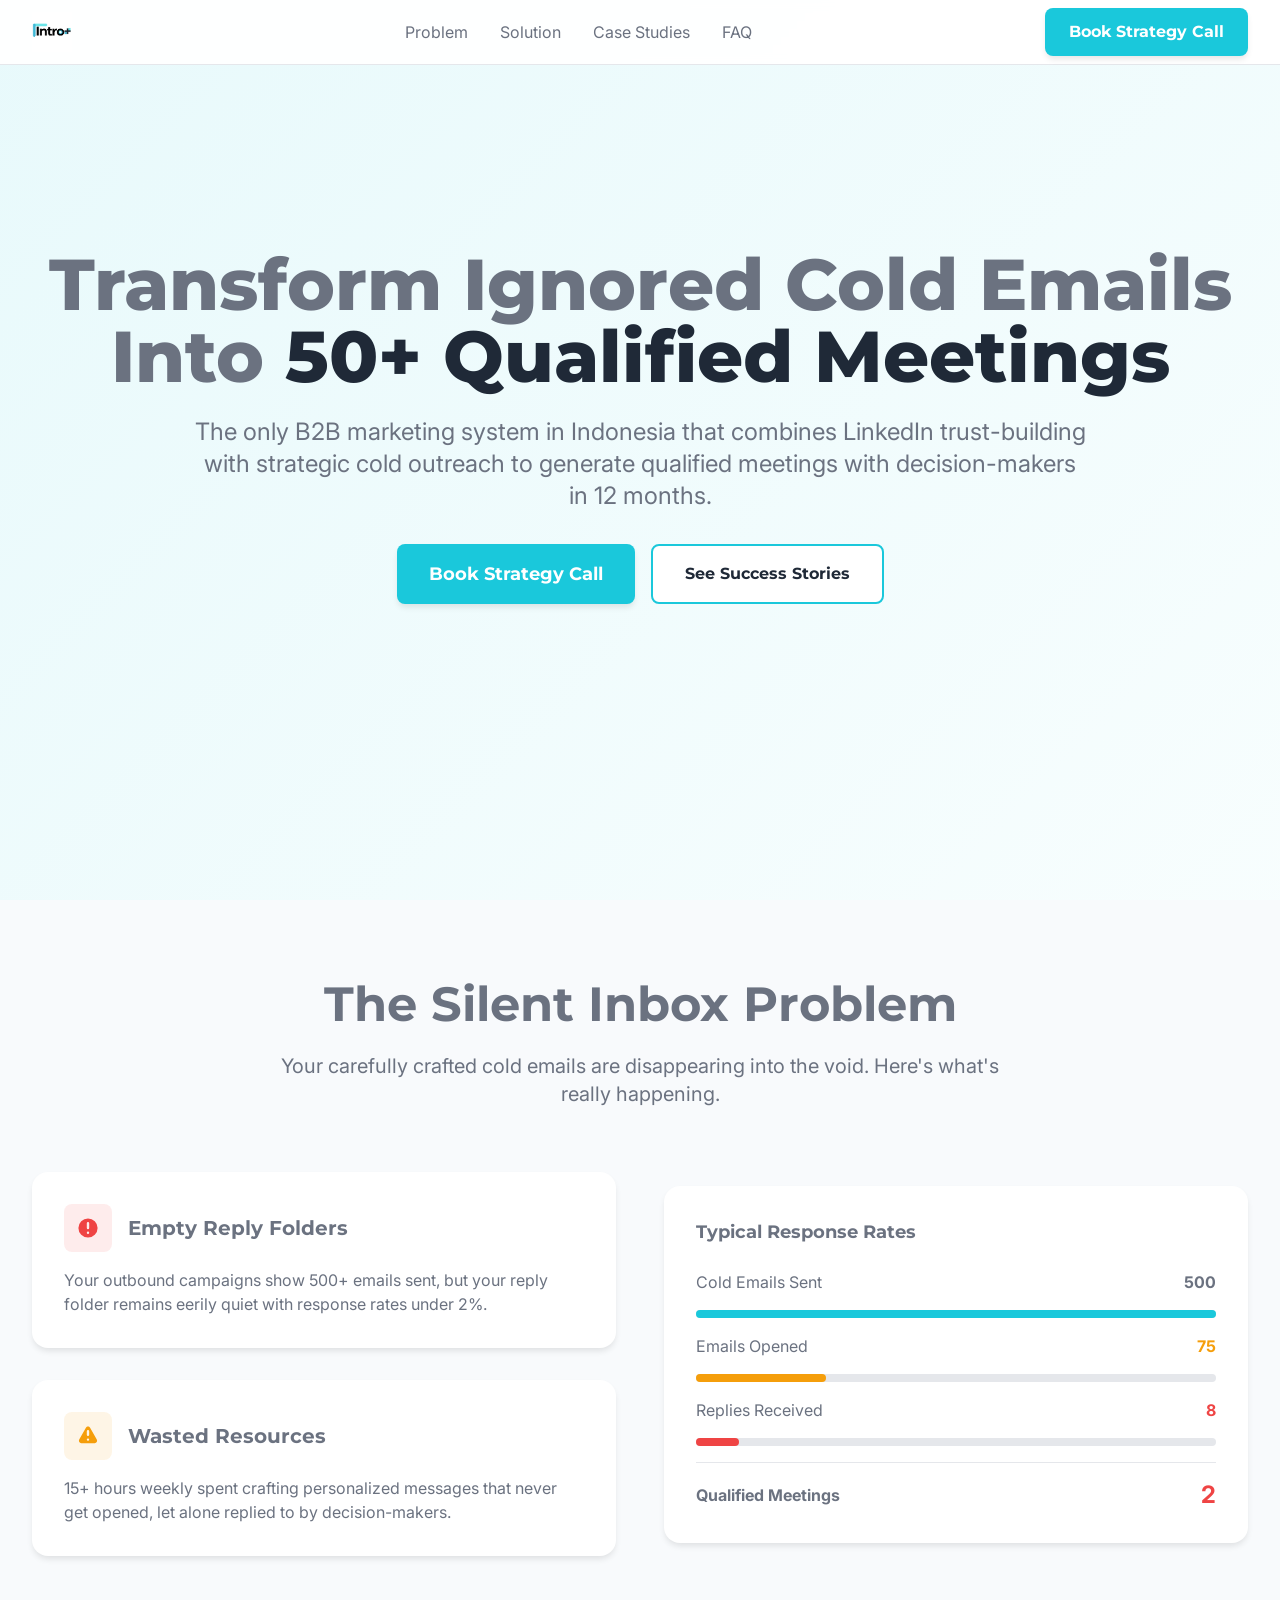
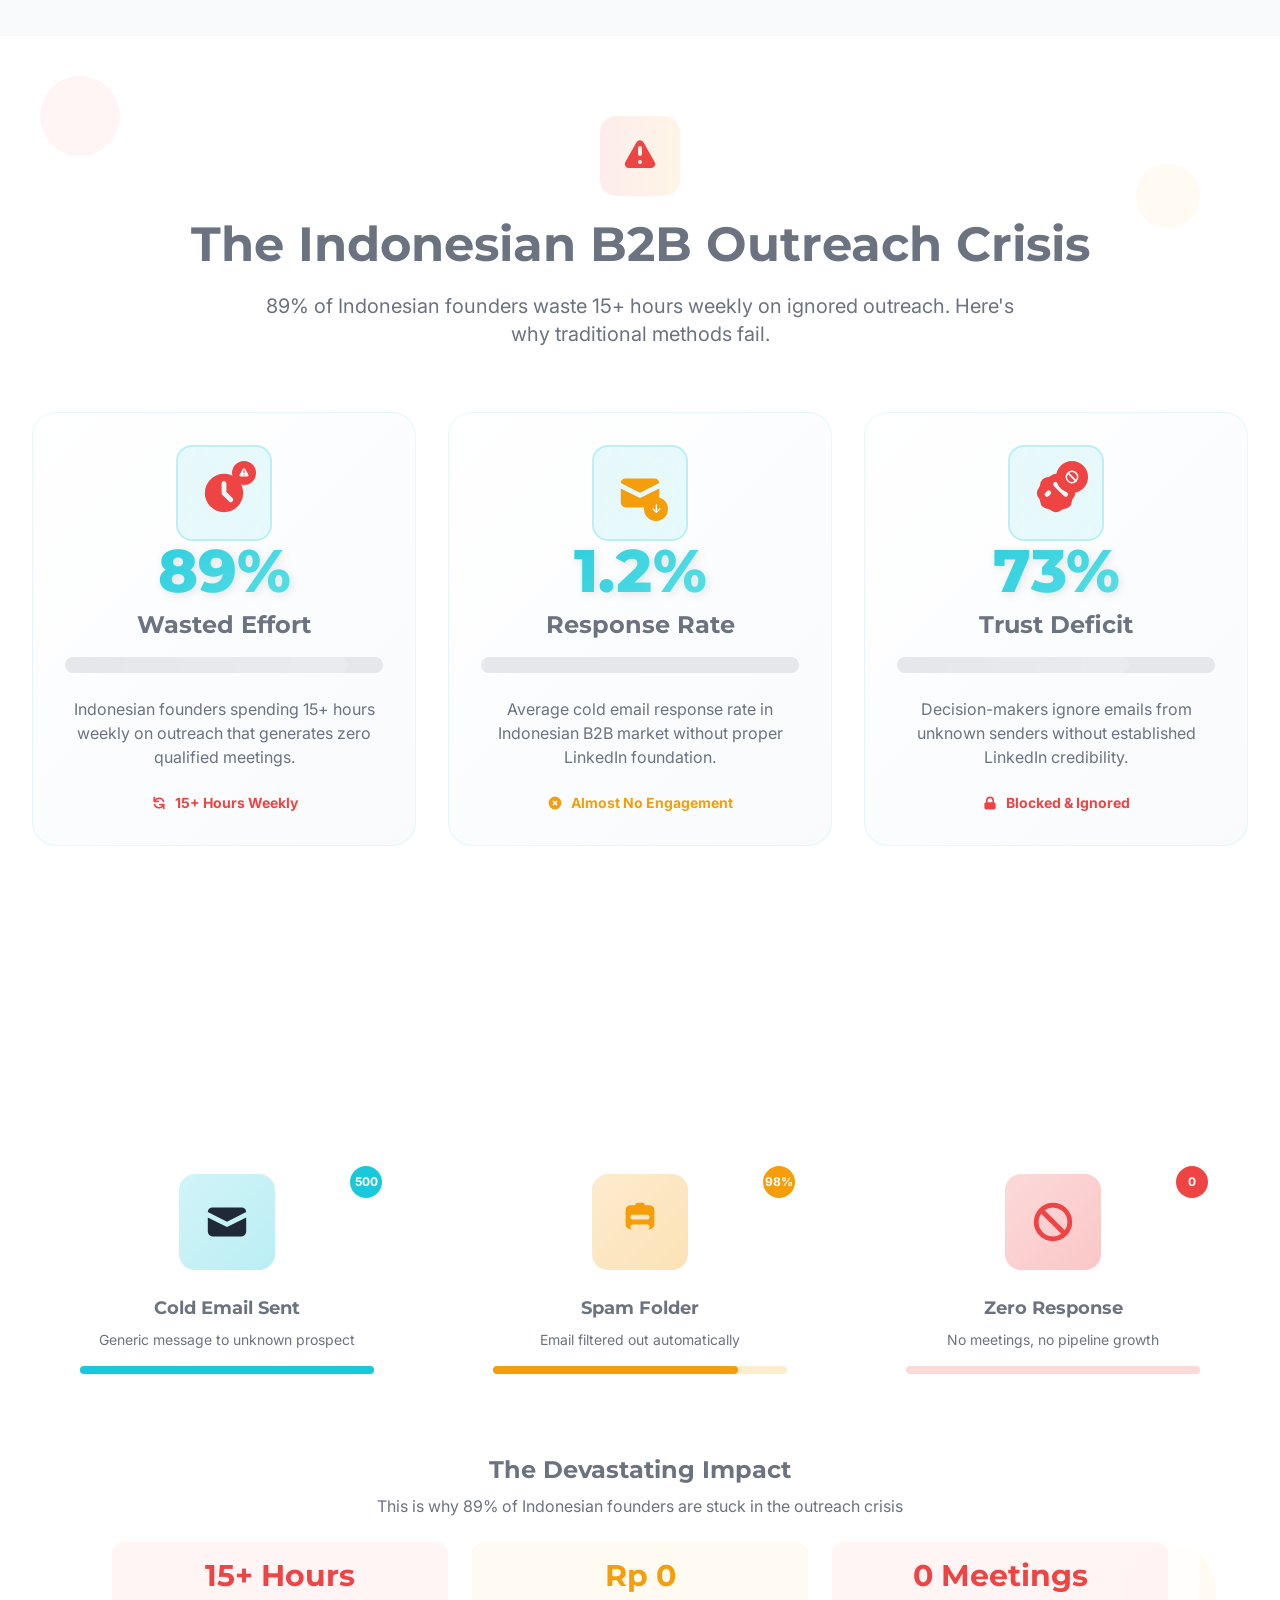
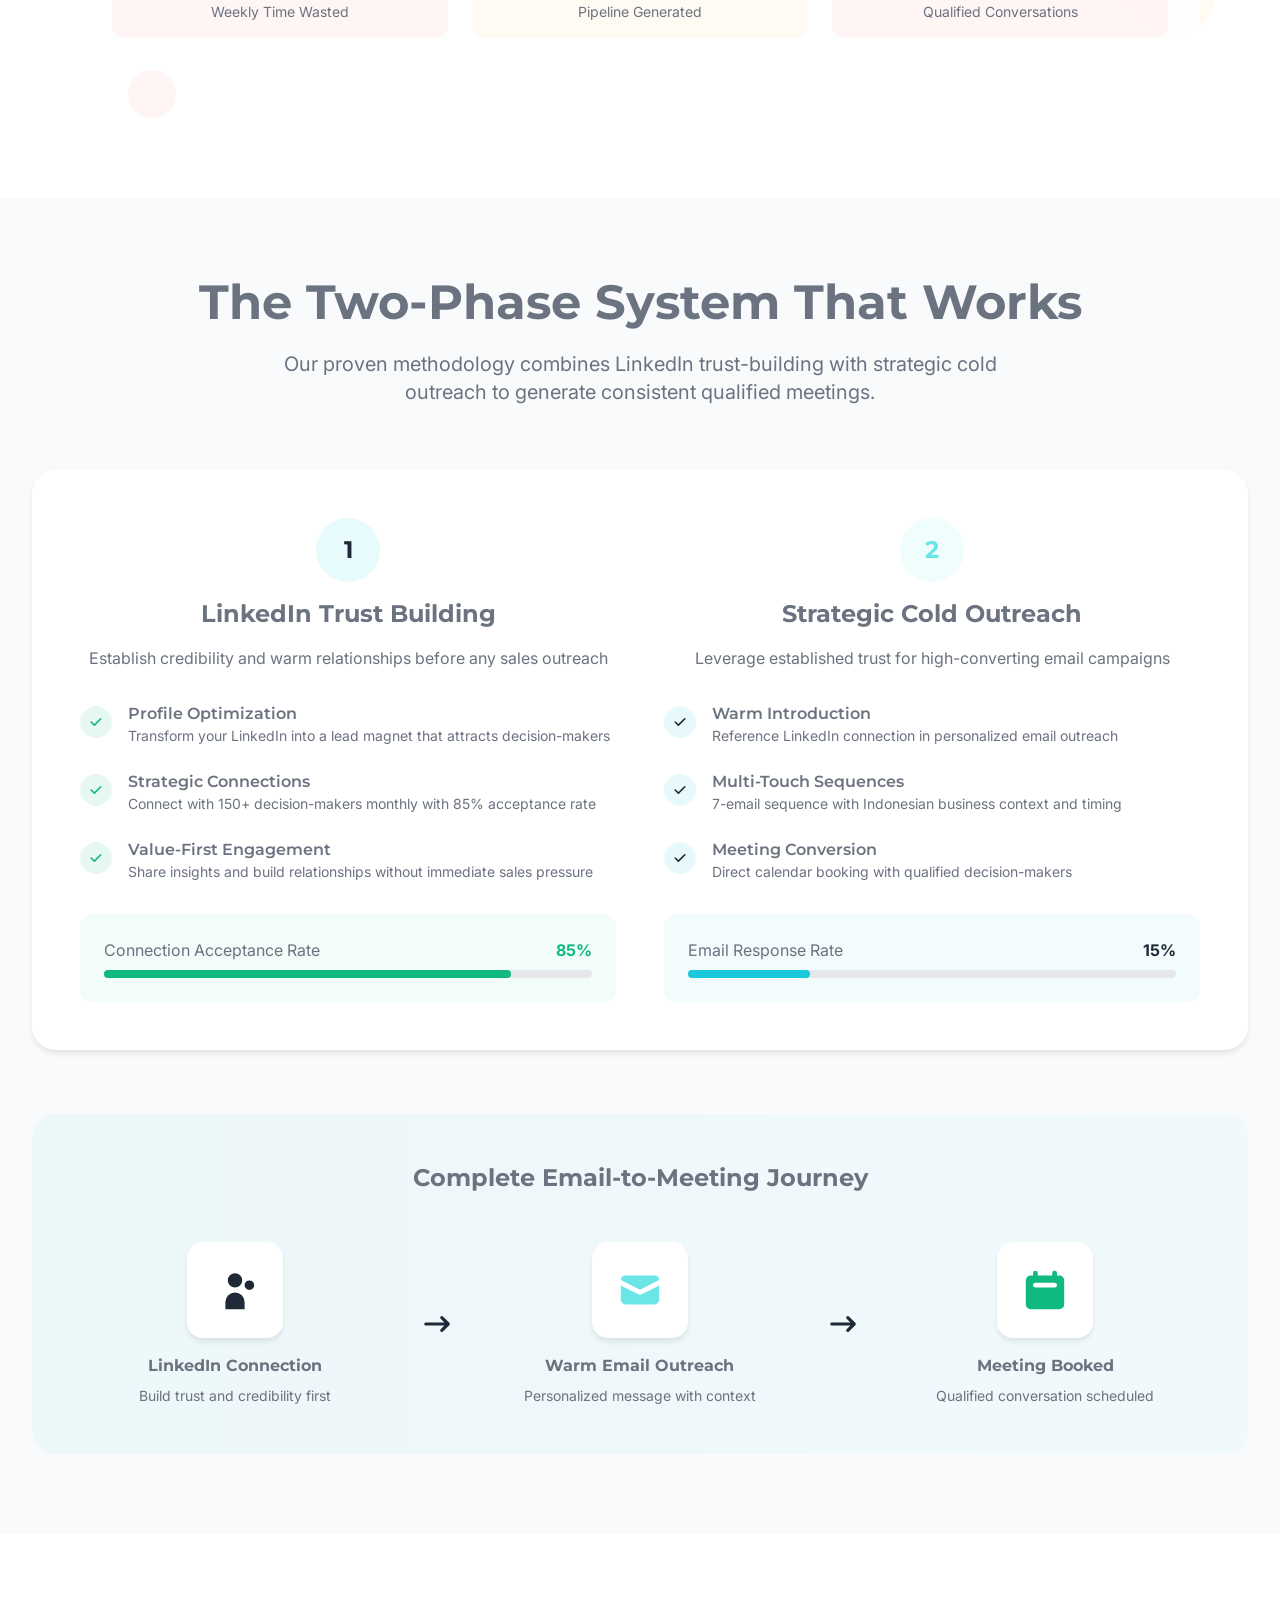
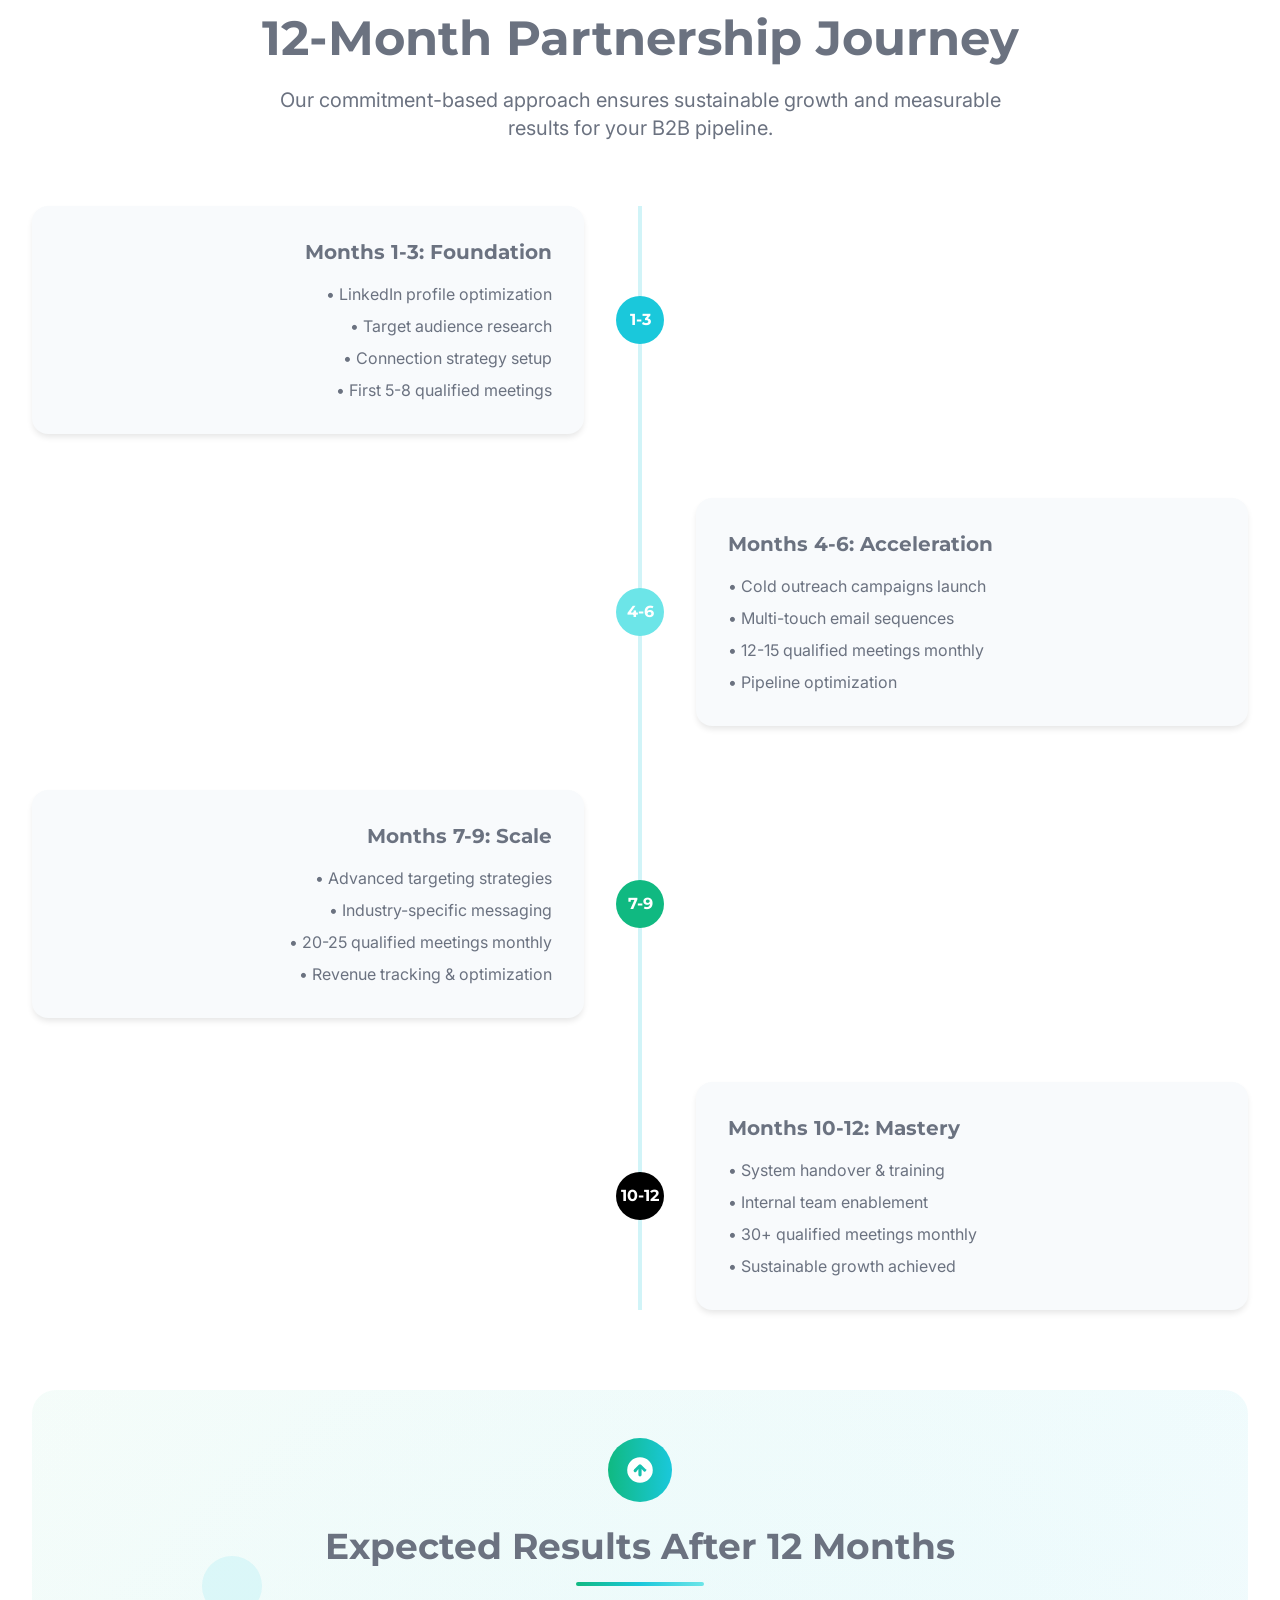
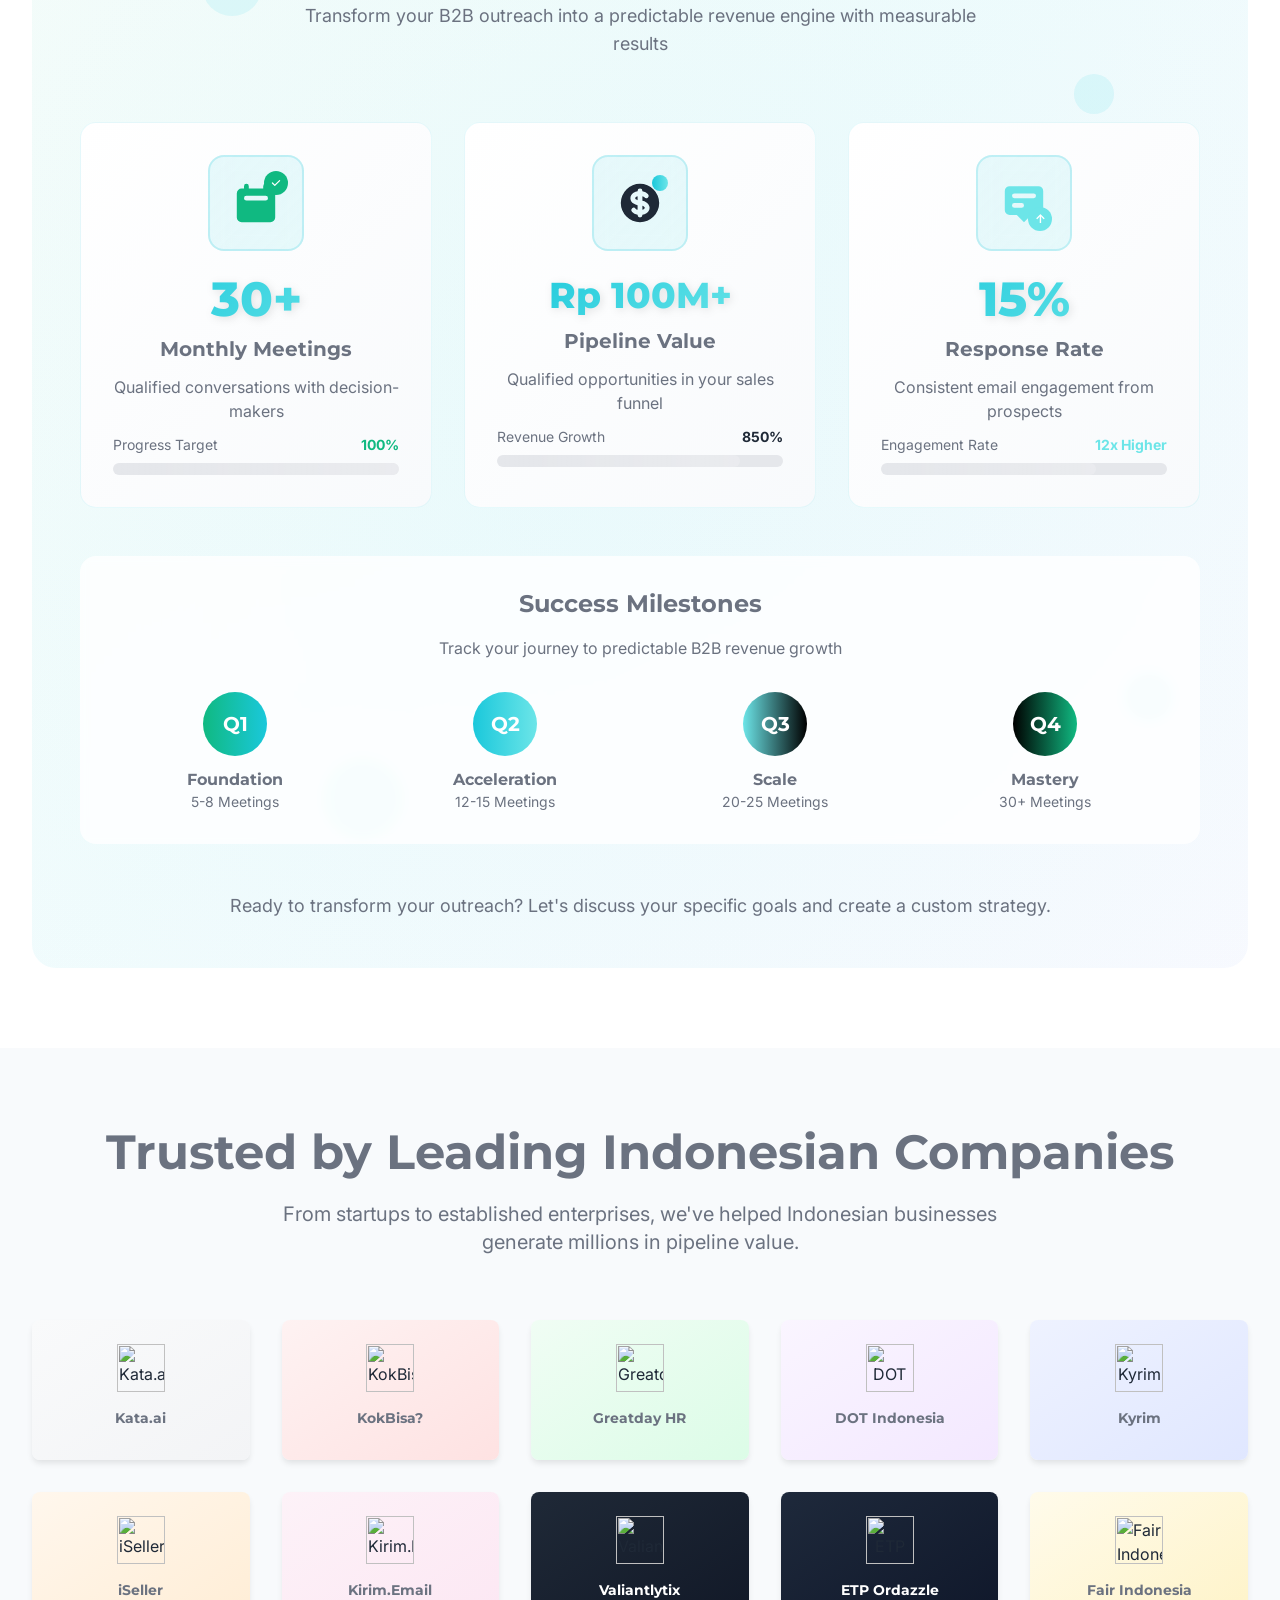
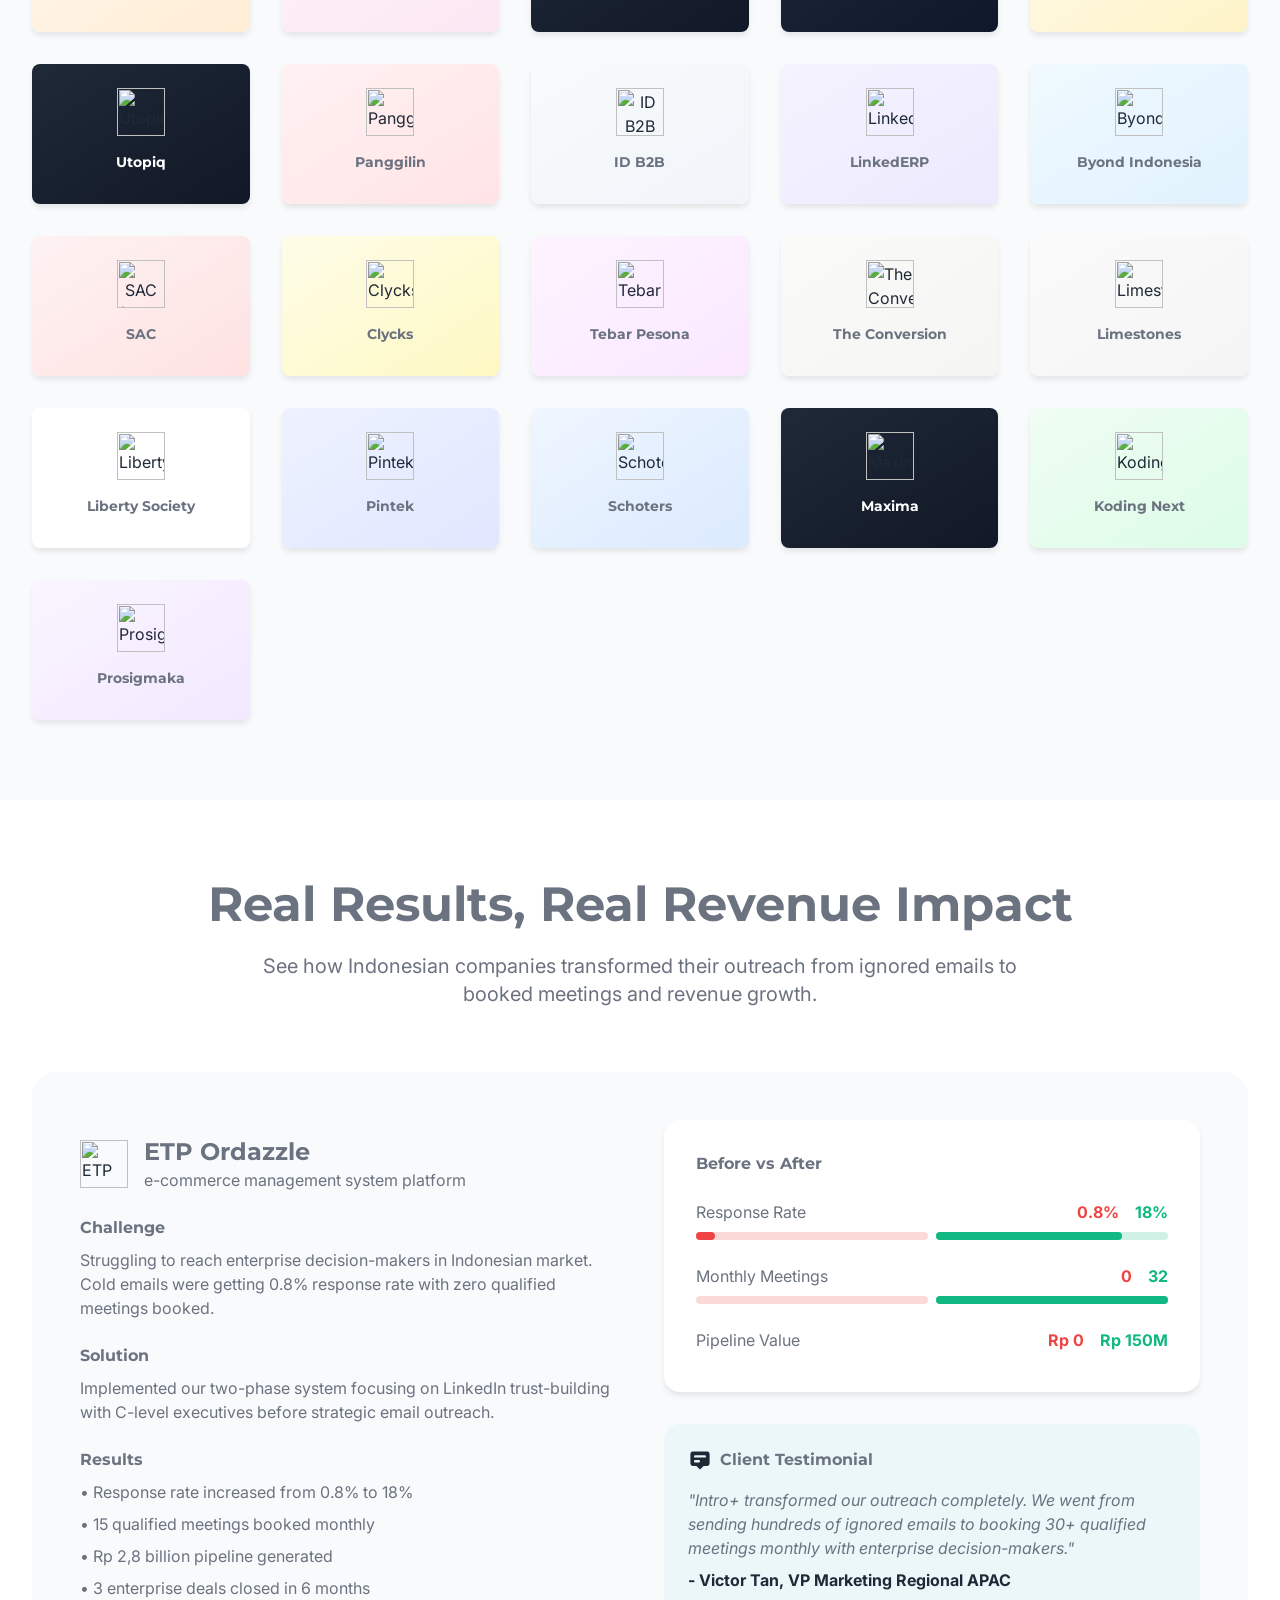
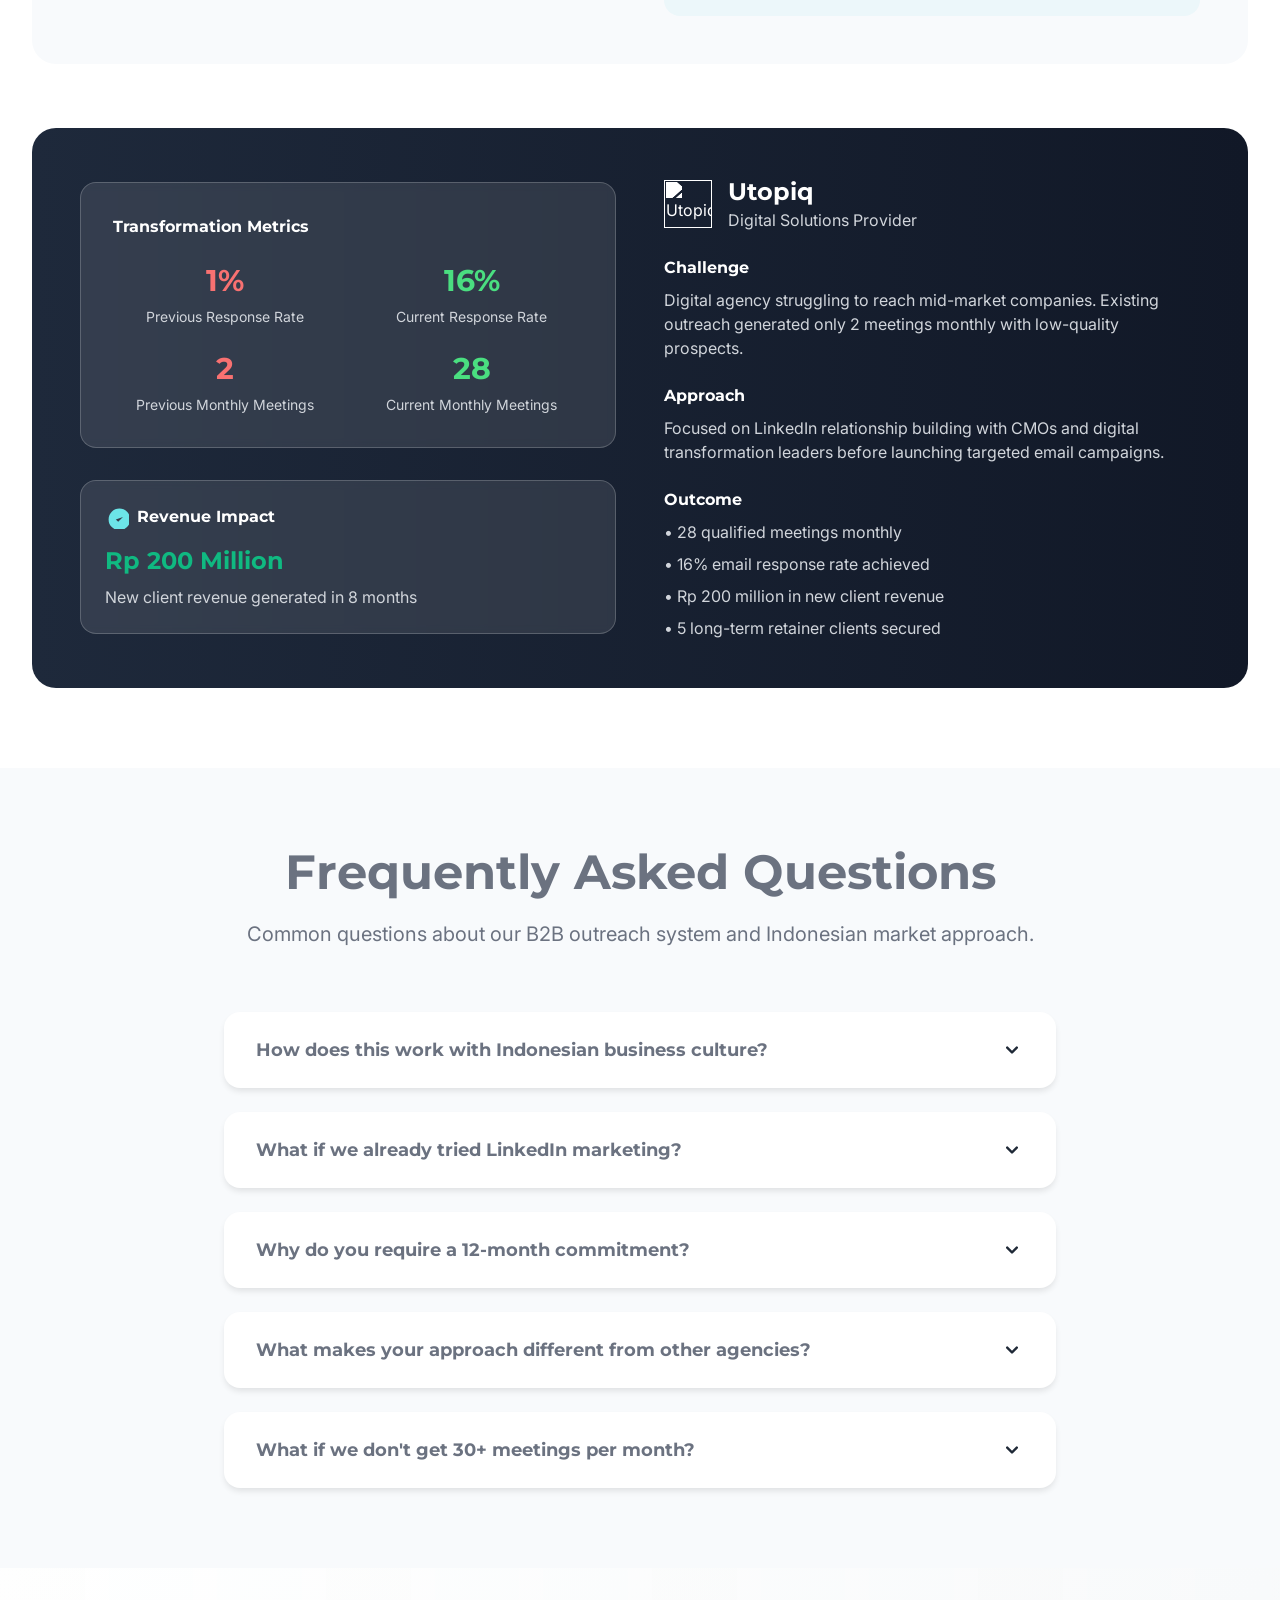
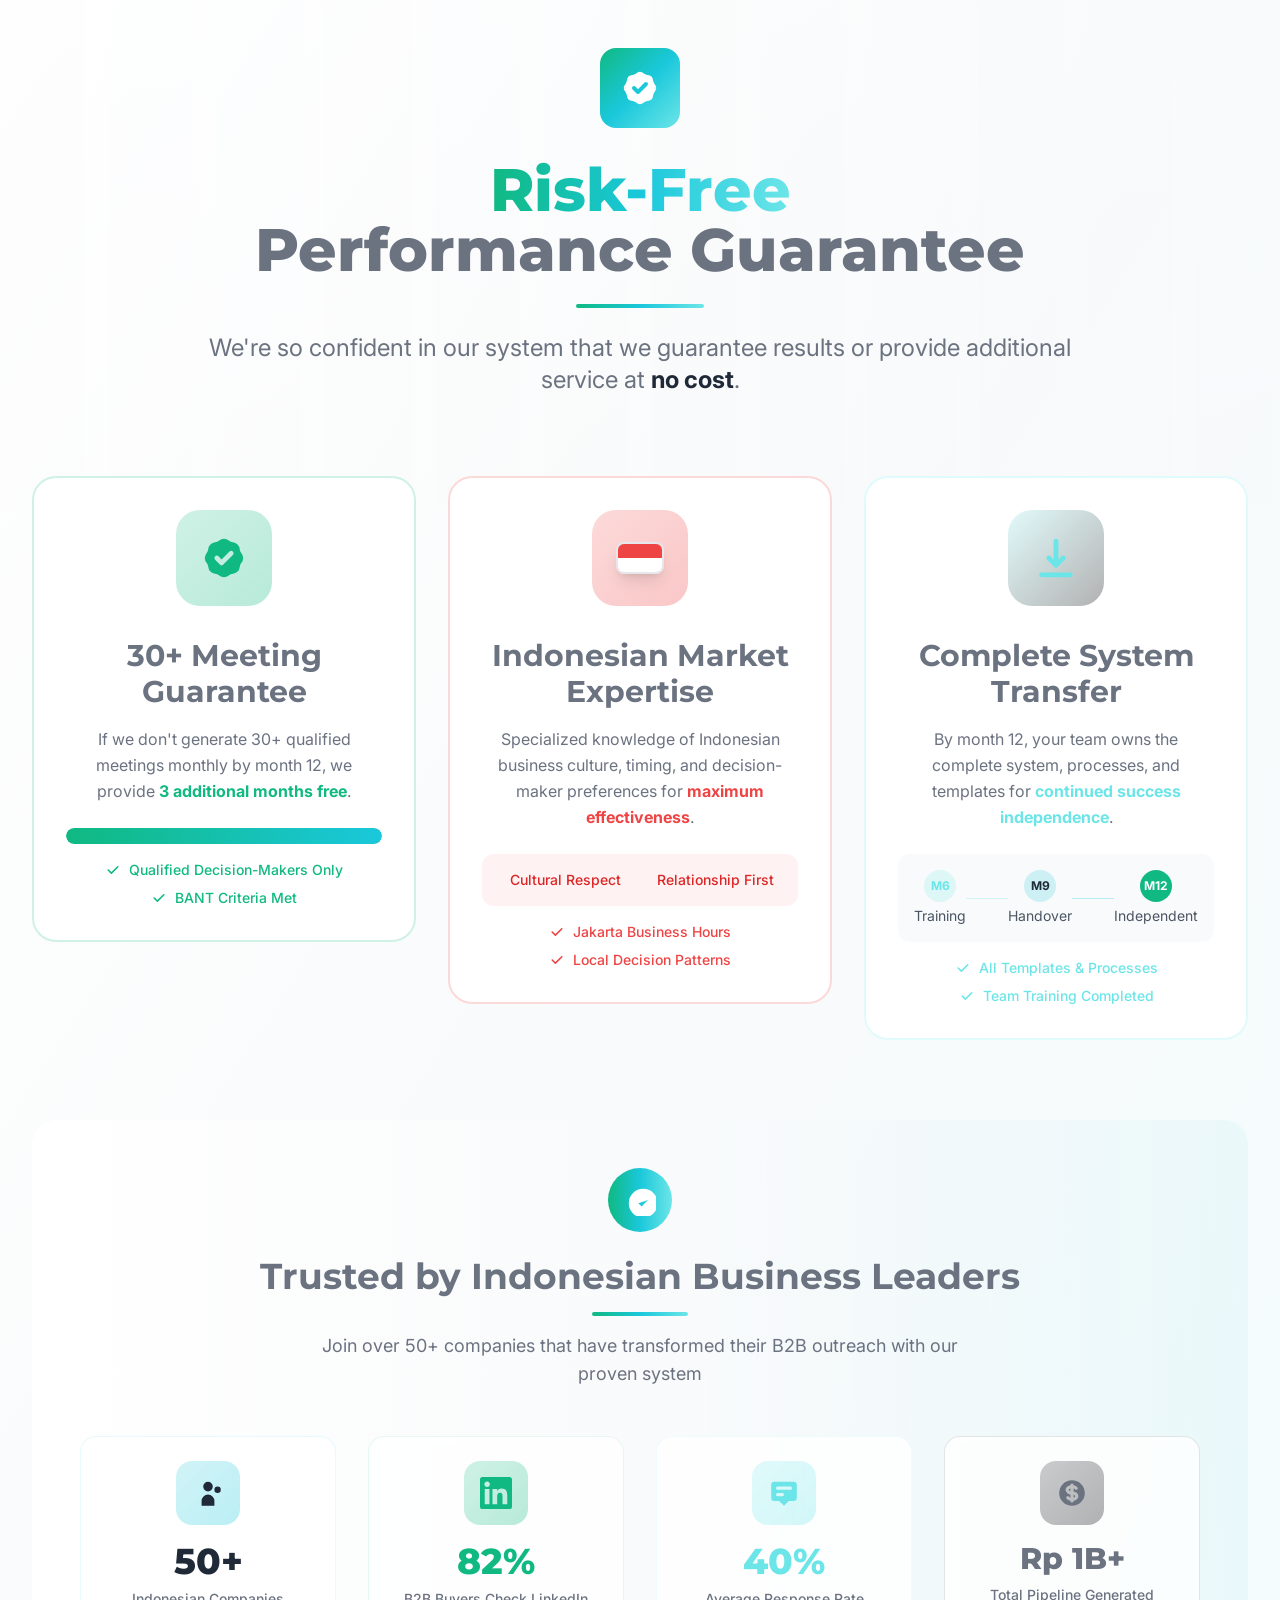
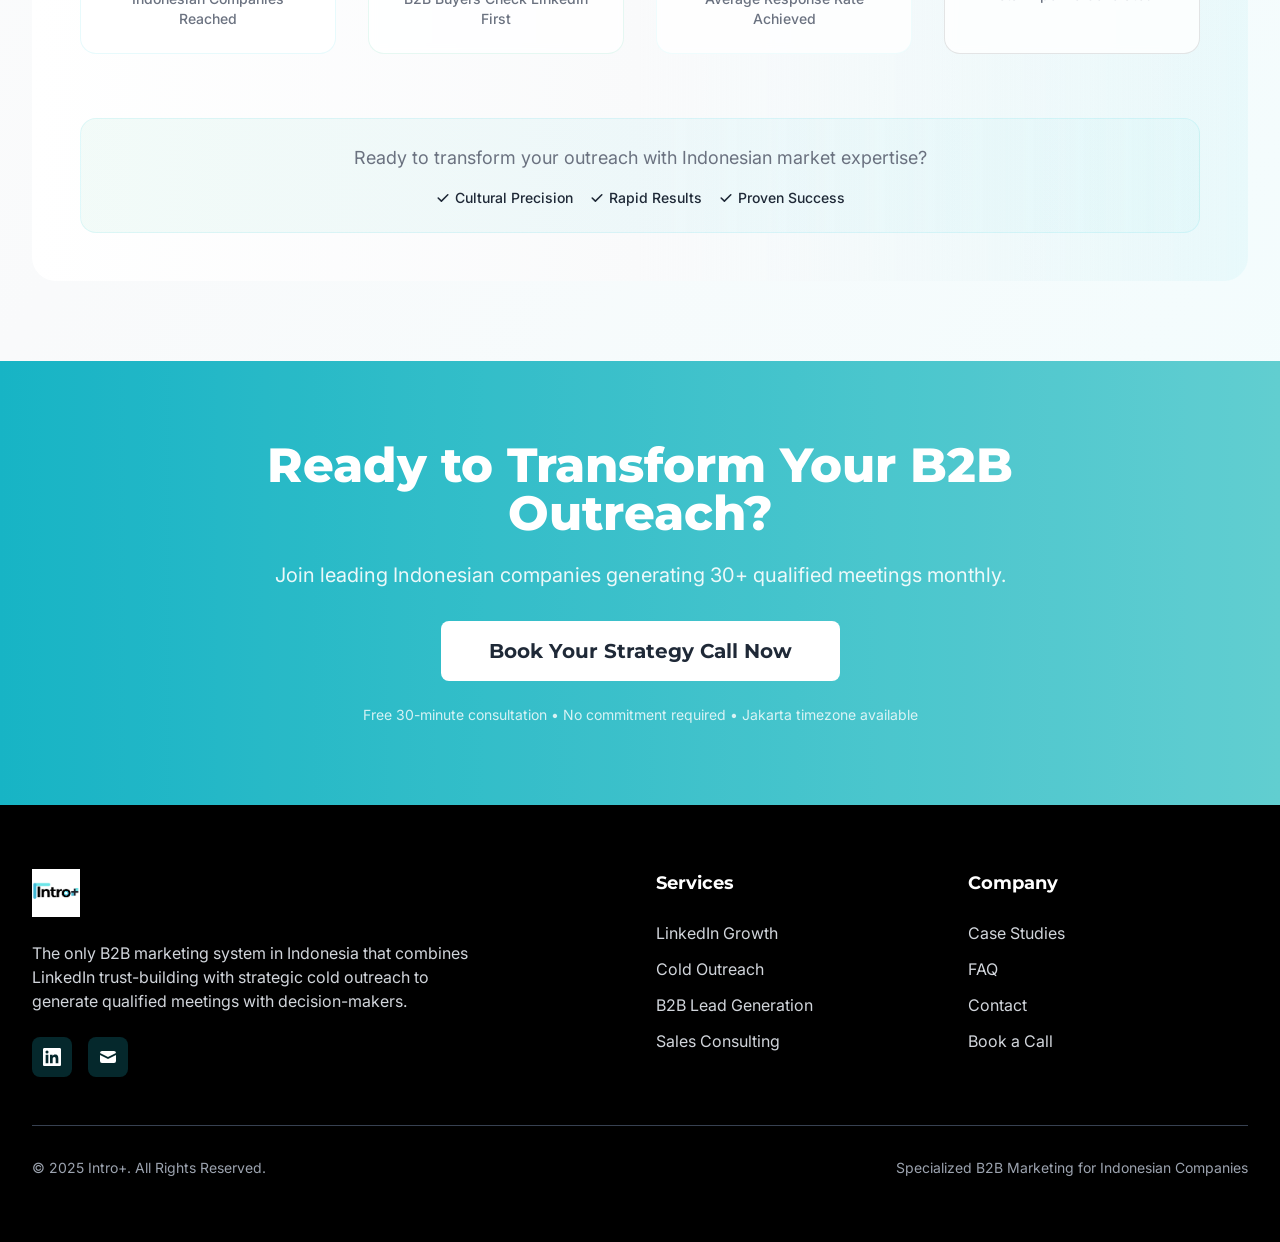
==== commit 07ed0988: "Update landing_page.html" ====
--- a/pages/landing_page.html
+++ b/pages/landing_page.html
@@ -1103,7 +1103,7 @@
             </div>
             
             <div class="bg-gradient-to-br from-green-50 to-green-100 rounded-lg p-6 card-shadow text-center group cursor-pointer transform transition-all duration-300 hover:scale-105 hover:shadow-lg">
-                <img src="https://greatdayhr.com/wp-content/uploads/2023/02/gd-original-logo.png" alt="Greatday HR" class="h-12 w-auto mx-auto mb-4 object-contain" onerror="this.src='https://images.unsplash.com/photo-1584824486509-112e4181ff6b?q=80&w=2940&auto=format&fit=crop'; this.onerror=null;" />
+                <img src="https://cdn.aptoide.com/imgs/e/c/4/ec428d64055e5f0994476c89c8efd61a_fgraphic.png" alt="Greatday HR" class="h-12 w-auto mx-auto mb-4 object-contain" onerror="this.src='https://images.unsplash.com/photo-1584824486509-112e4181ff6b?q=80&w=2940&auto=format&fit=crop'; this.onerror=null;" />
                 <h3 class="font-montserrat font-bold text-secondary mb-2 text-sm">Greatday HR</h3>
             </div>
             
@@ -1133,7 +1133,7 @@
             </div>
             
             <div class="bg-gradient-to-br from-slate-800 to-slate-900 rounded-lg p-6 card-shadow text-center group cursor-pointer transform transition-all duration-300 hover:scale-105 hover:shadow-lg">
-                <img src="https://ordazzle.com/_next/static/media/logo.de4c792c.svg" alt="ETP Ordazzle" class="h-12 w-auto mx-auto mb-4 object-contain" onerror="this.src='https://images.unsplash.com/photo-1584824486509-112e4181ff6b?q=80&w=2940&auto=format&fit=crop'; this.onerror=null;" />
+                <img src="https://ordazzle.com/footer_logo.svg" alt="ETP Ordazzle" class="h-12 w-auto mx-auto mb-4 object-contain" onerror="this.src='https://images.unsplash.com/photo-1584824486509-112e4181ff6b?q=80&w=2940&auto=format&fit=crop'; this.onerror=null;" />
                 <h3 class="font-montserrat font-bold text-white mb-2 text-sm">ETP Ordazzle</h3>
             </div>
             
@@ -1243,7 +1243,7 @@
                 <div class="grid lg:grid-cols-2 gap-12 items-center">
                     <div>
                         <div class="flex items-center mb-6">
-                            <img src="https://ordazzle.com/_next/static/media/logo.de4c792c.svg" alt="ETP Ordazzle" class="h-12 w-auto mr-4" onerror="this.src='https://images.unsplash.com/photo-1584824486509-112e4181ff6b?q=80&w=2940&auto=format&fit=crop'; this.onerror=null;" />
+                            <img src=https://ordazzle.com/footer_logo.svg" alt="ETP Ordazzle" class="h-12 w-auto mr-4" onerror="this.src='https://images.unsplash.com/photo-1584824486509-112e4181ff6b?q=80&w=2940&auto=format&fit=crop'; this.onerror=null;" />
                             <div>
                                 <h3 class="text-2xl font-montserrat font-bold text-secondary">ETP Ordazzle</h3>
                                 <p class="text-text-secondary">e-commerce management system platform</p>
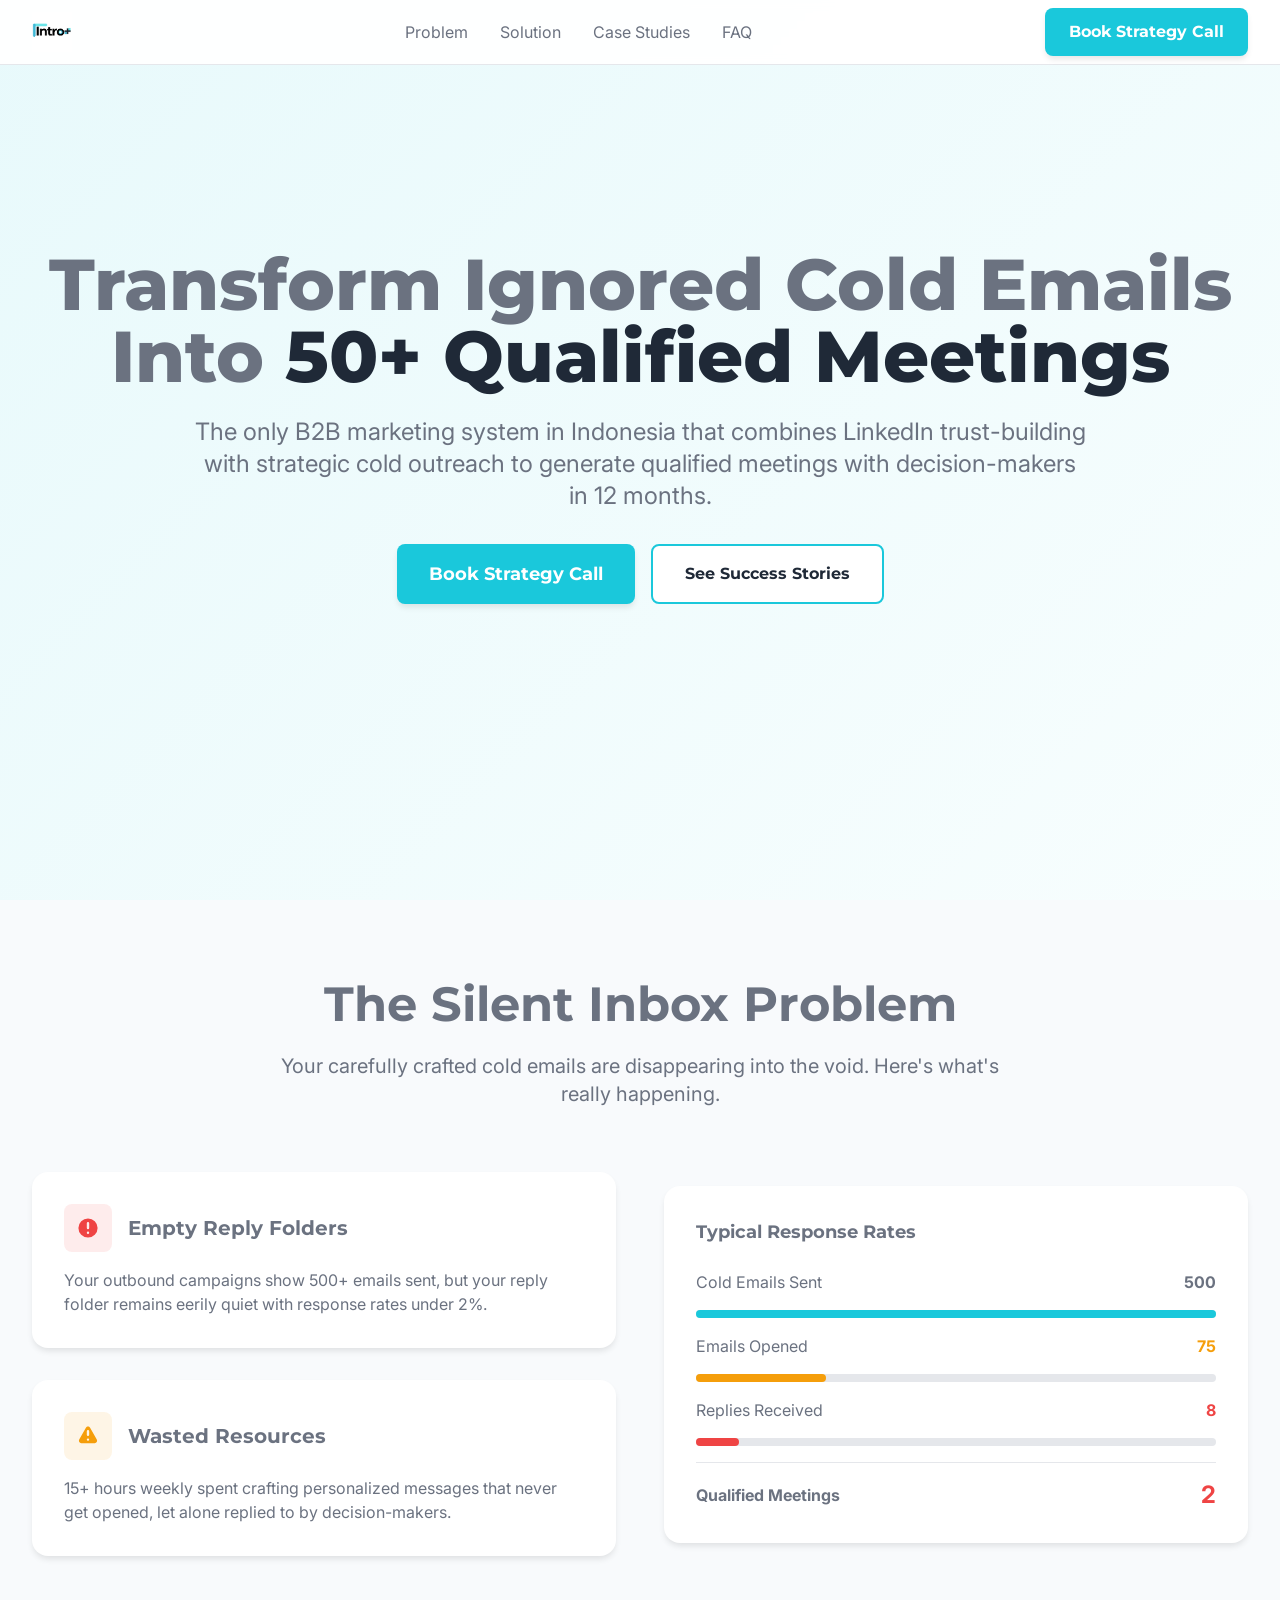
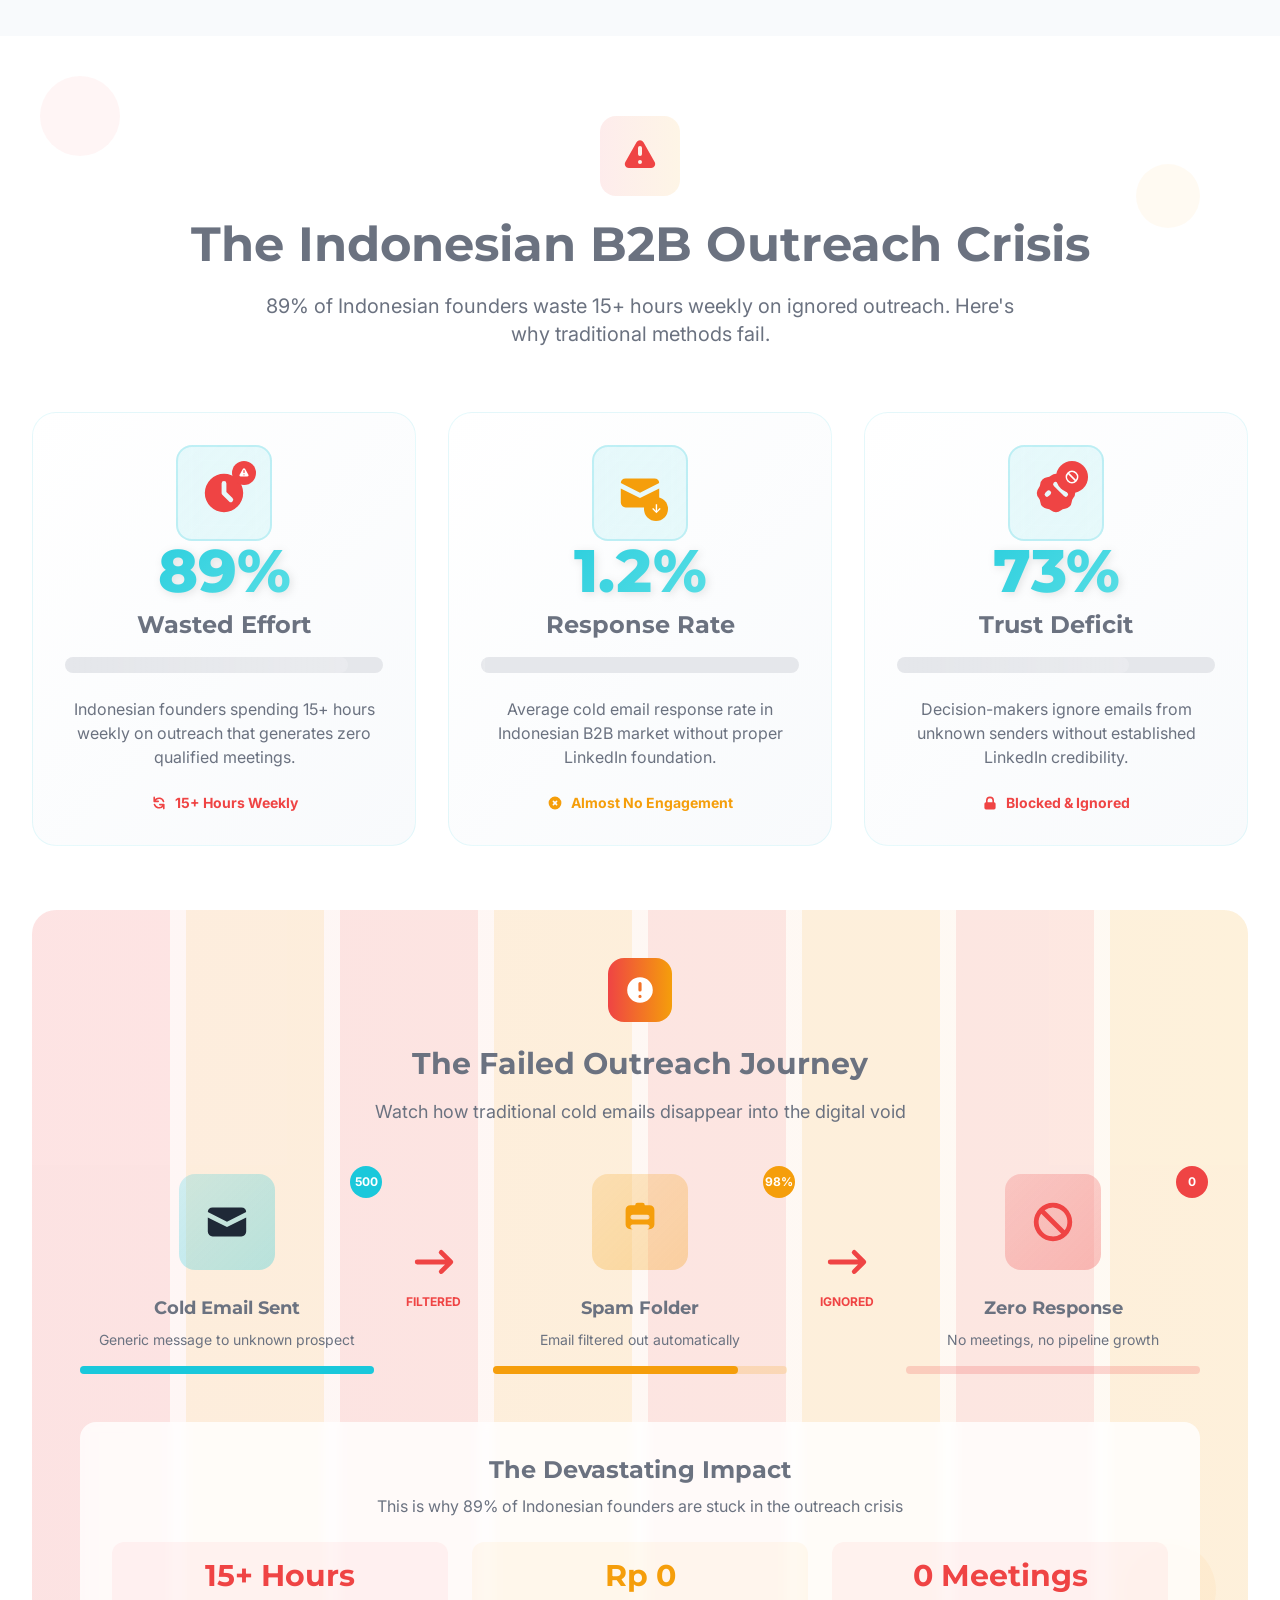
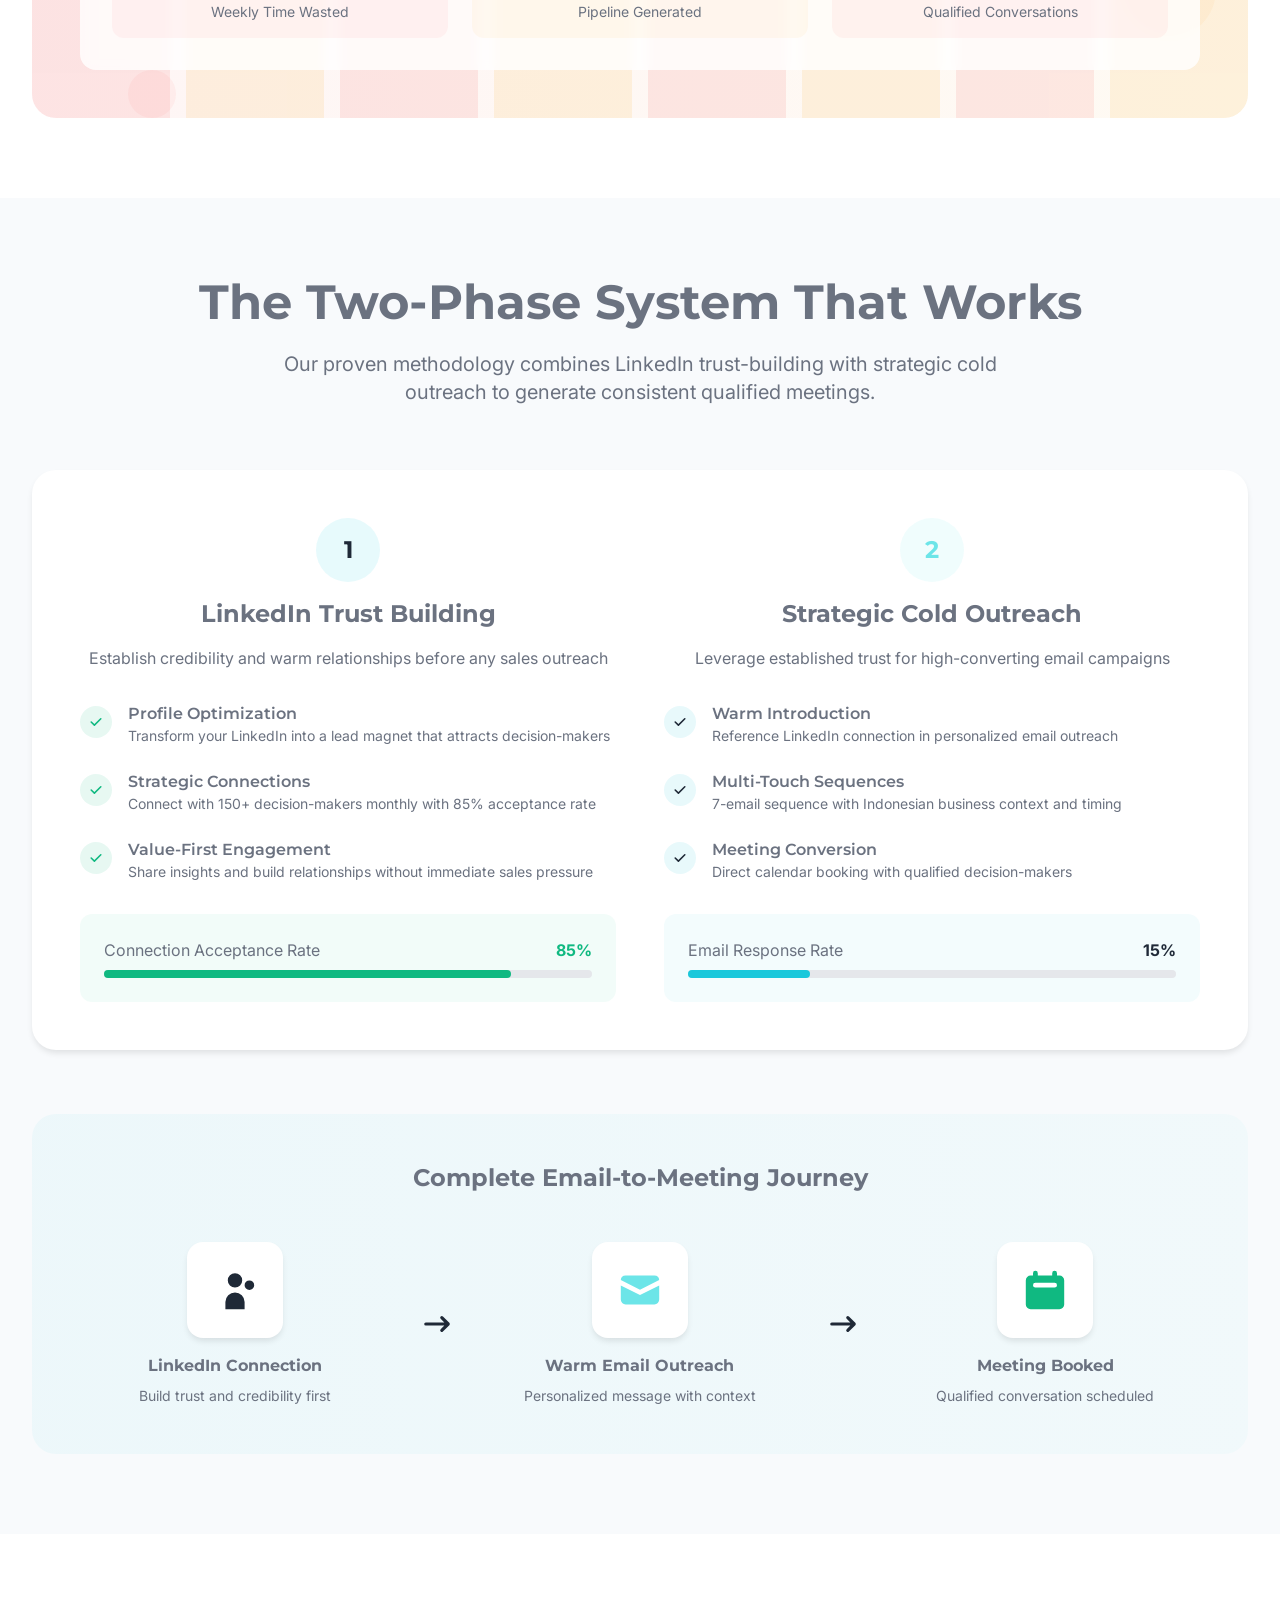
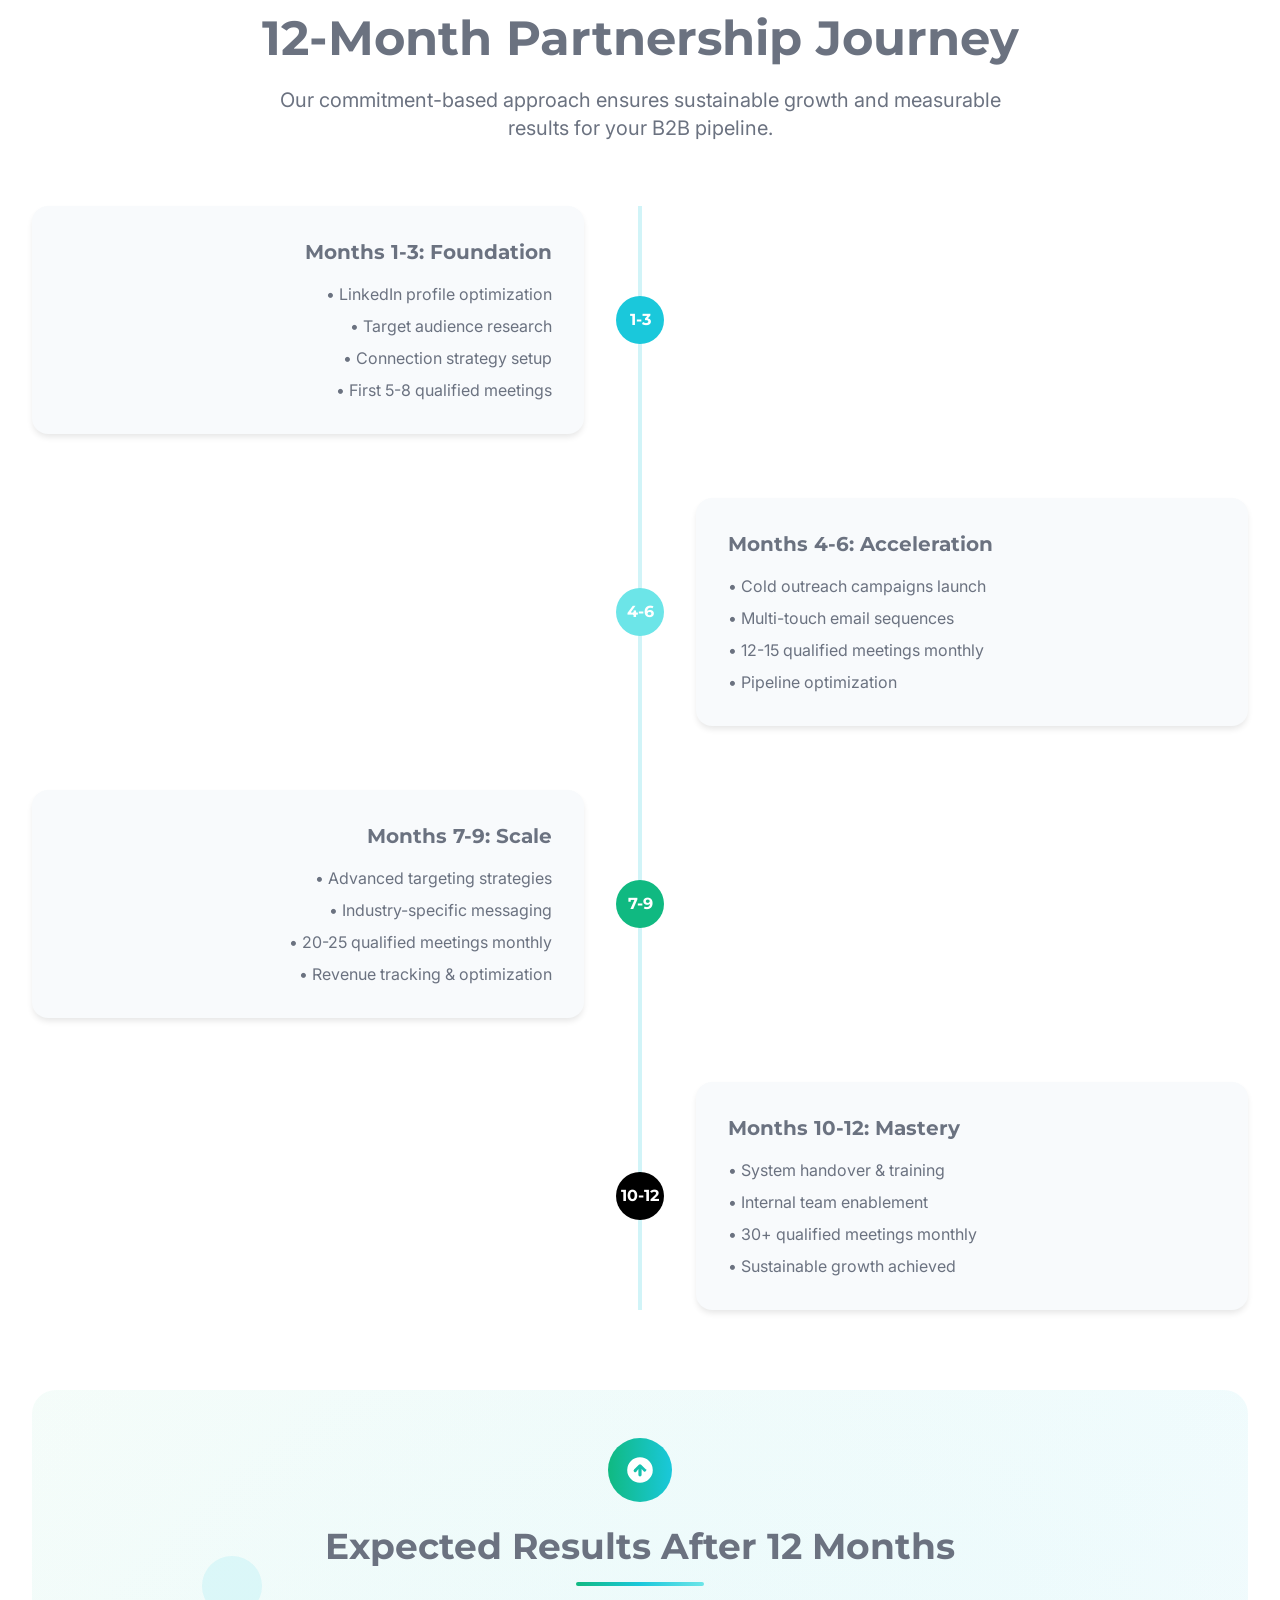
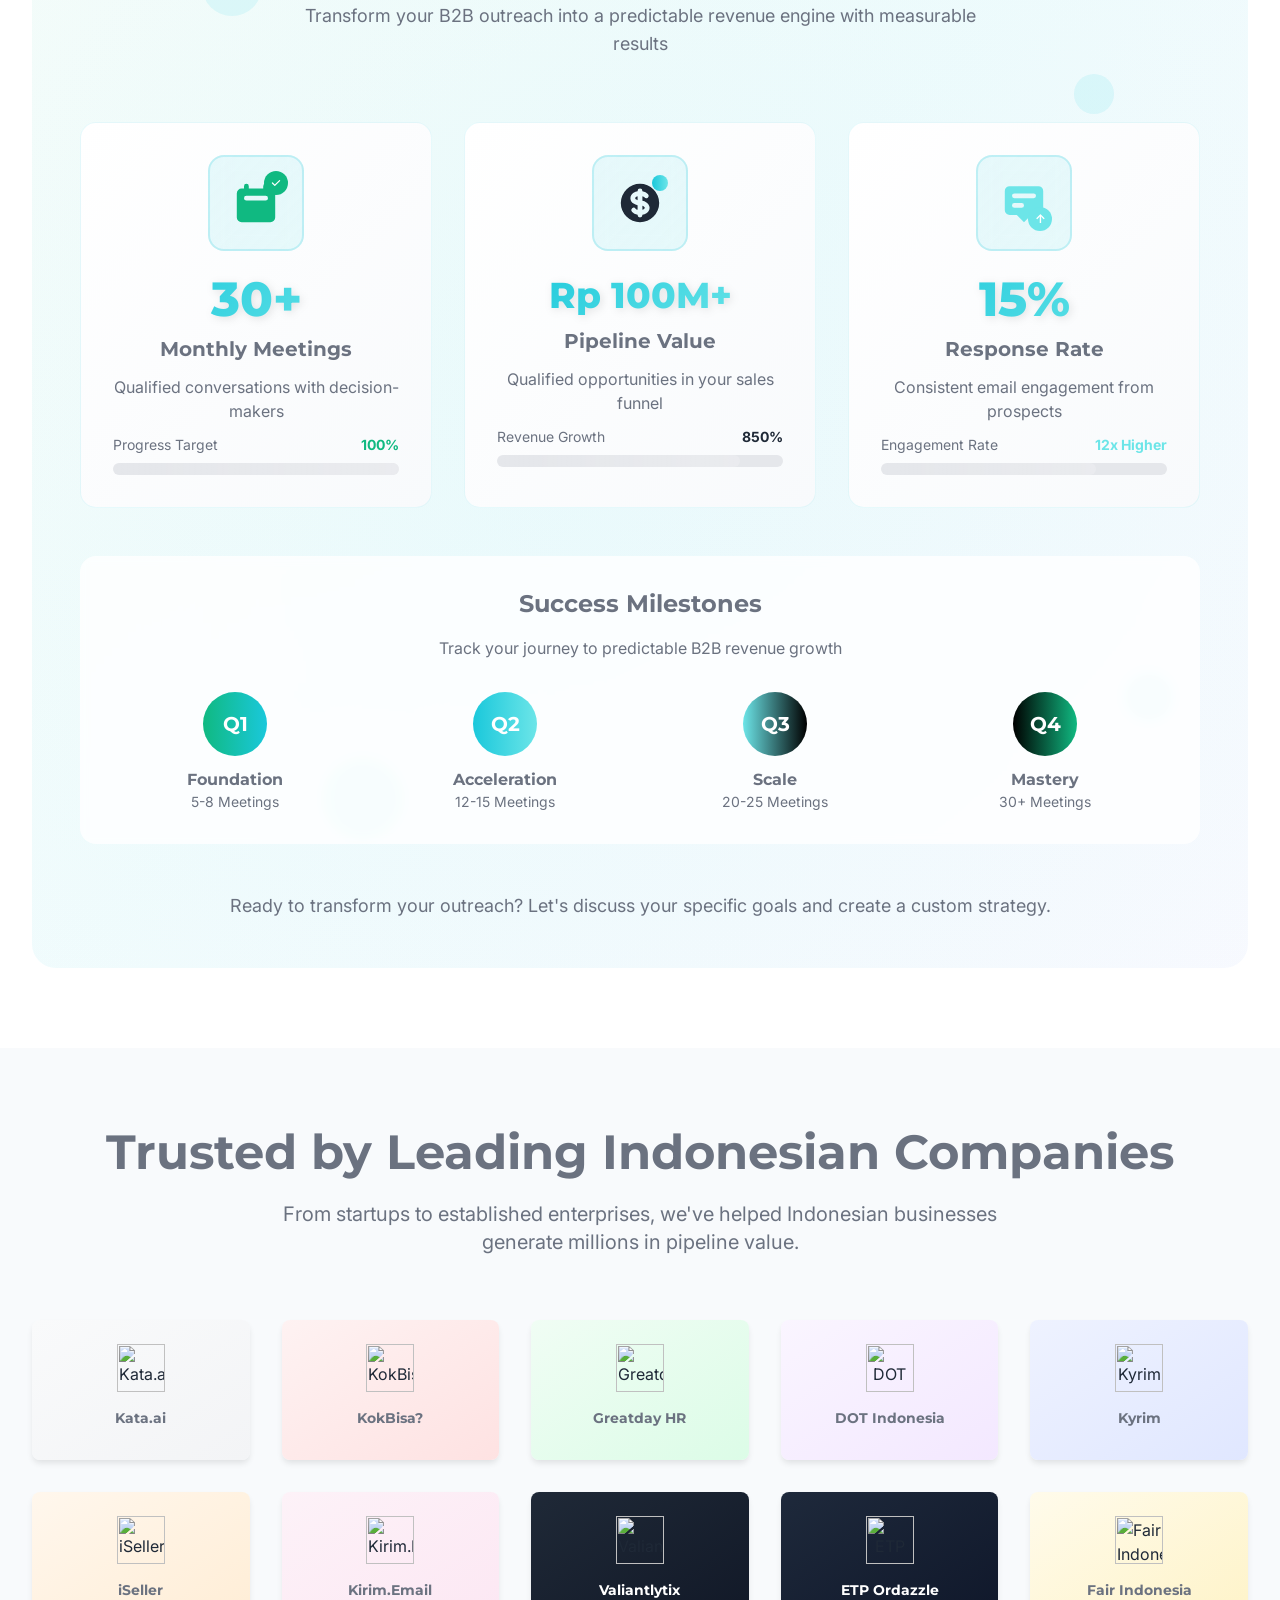
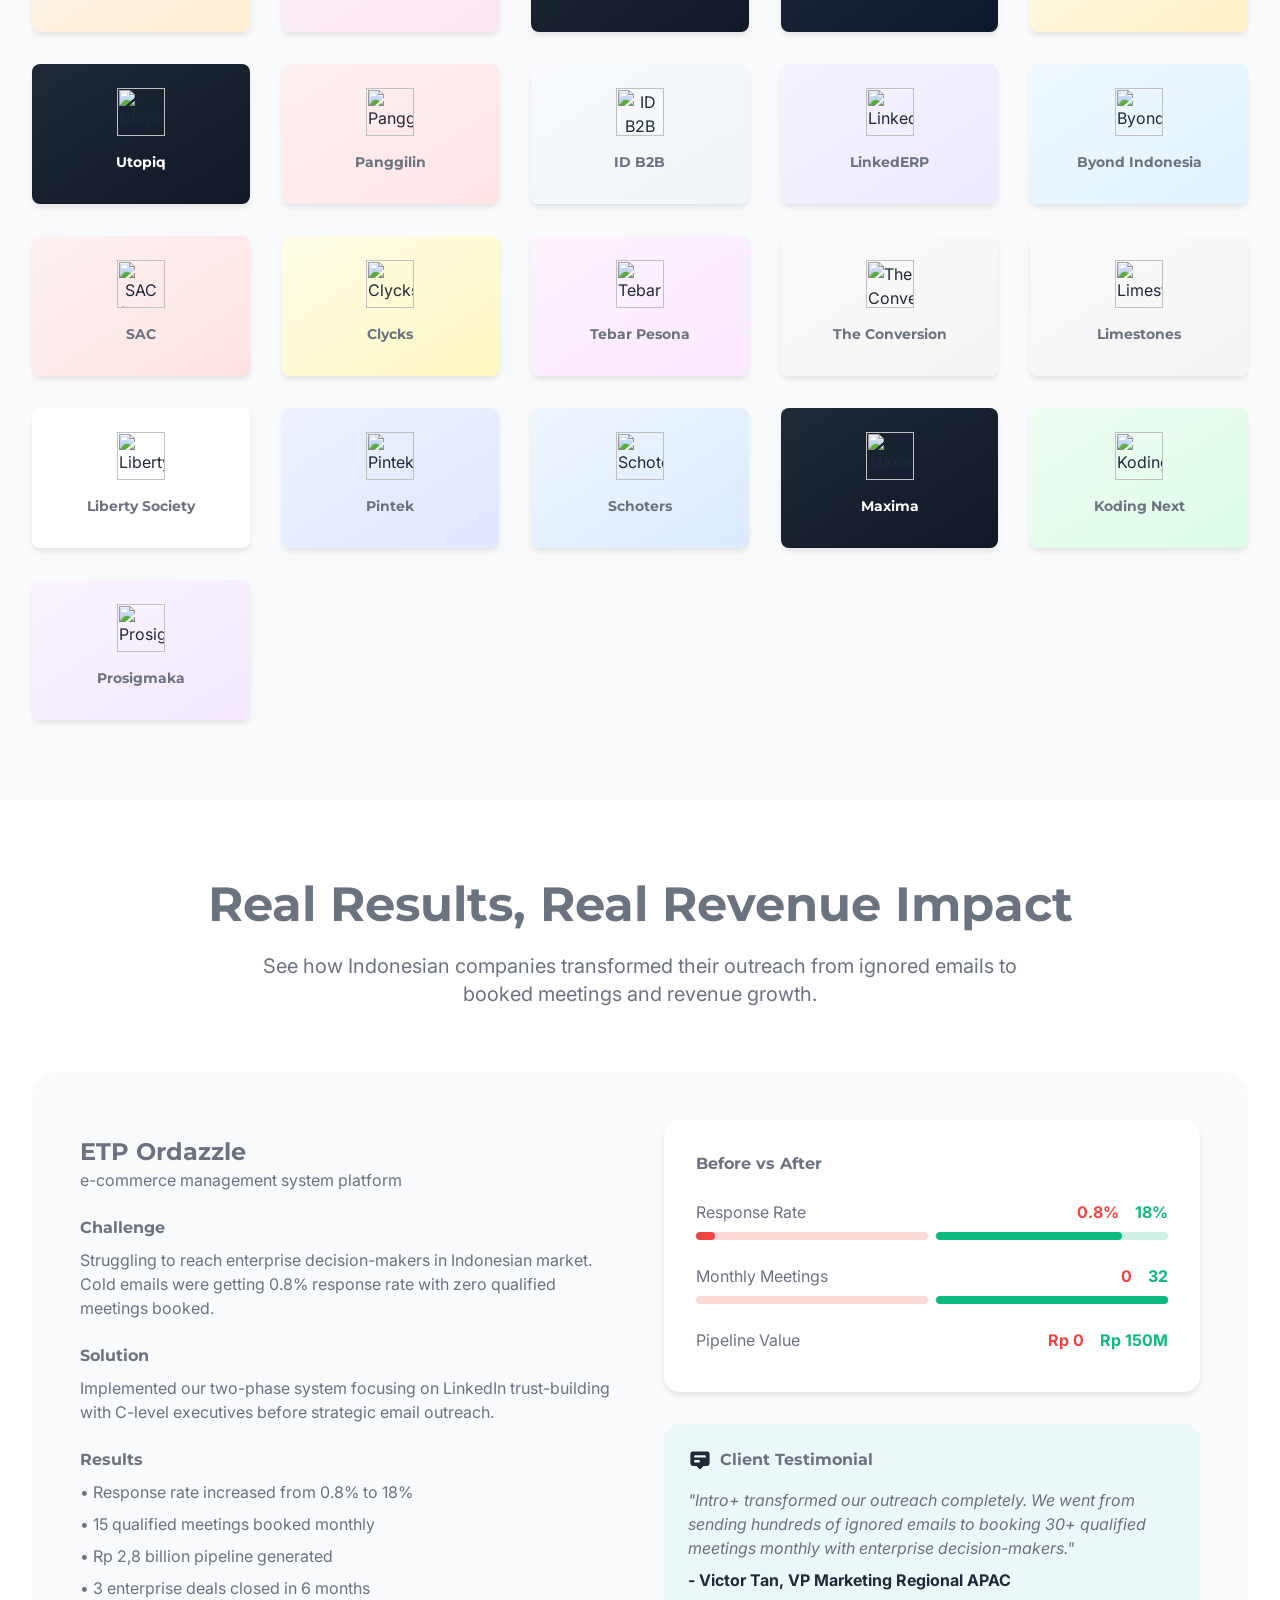
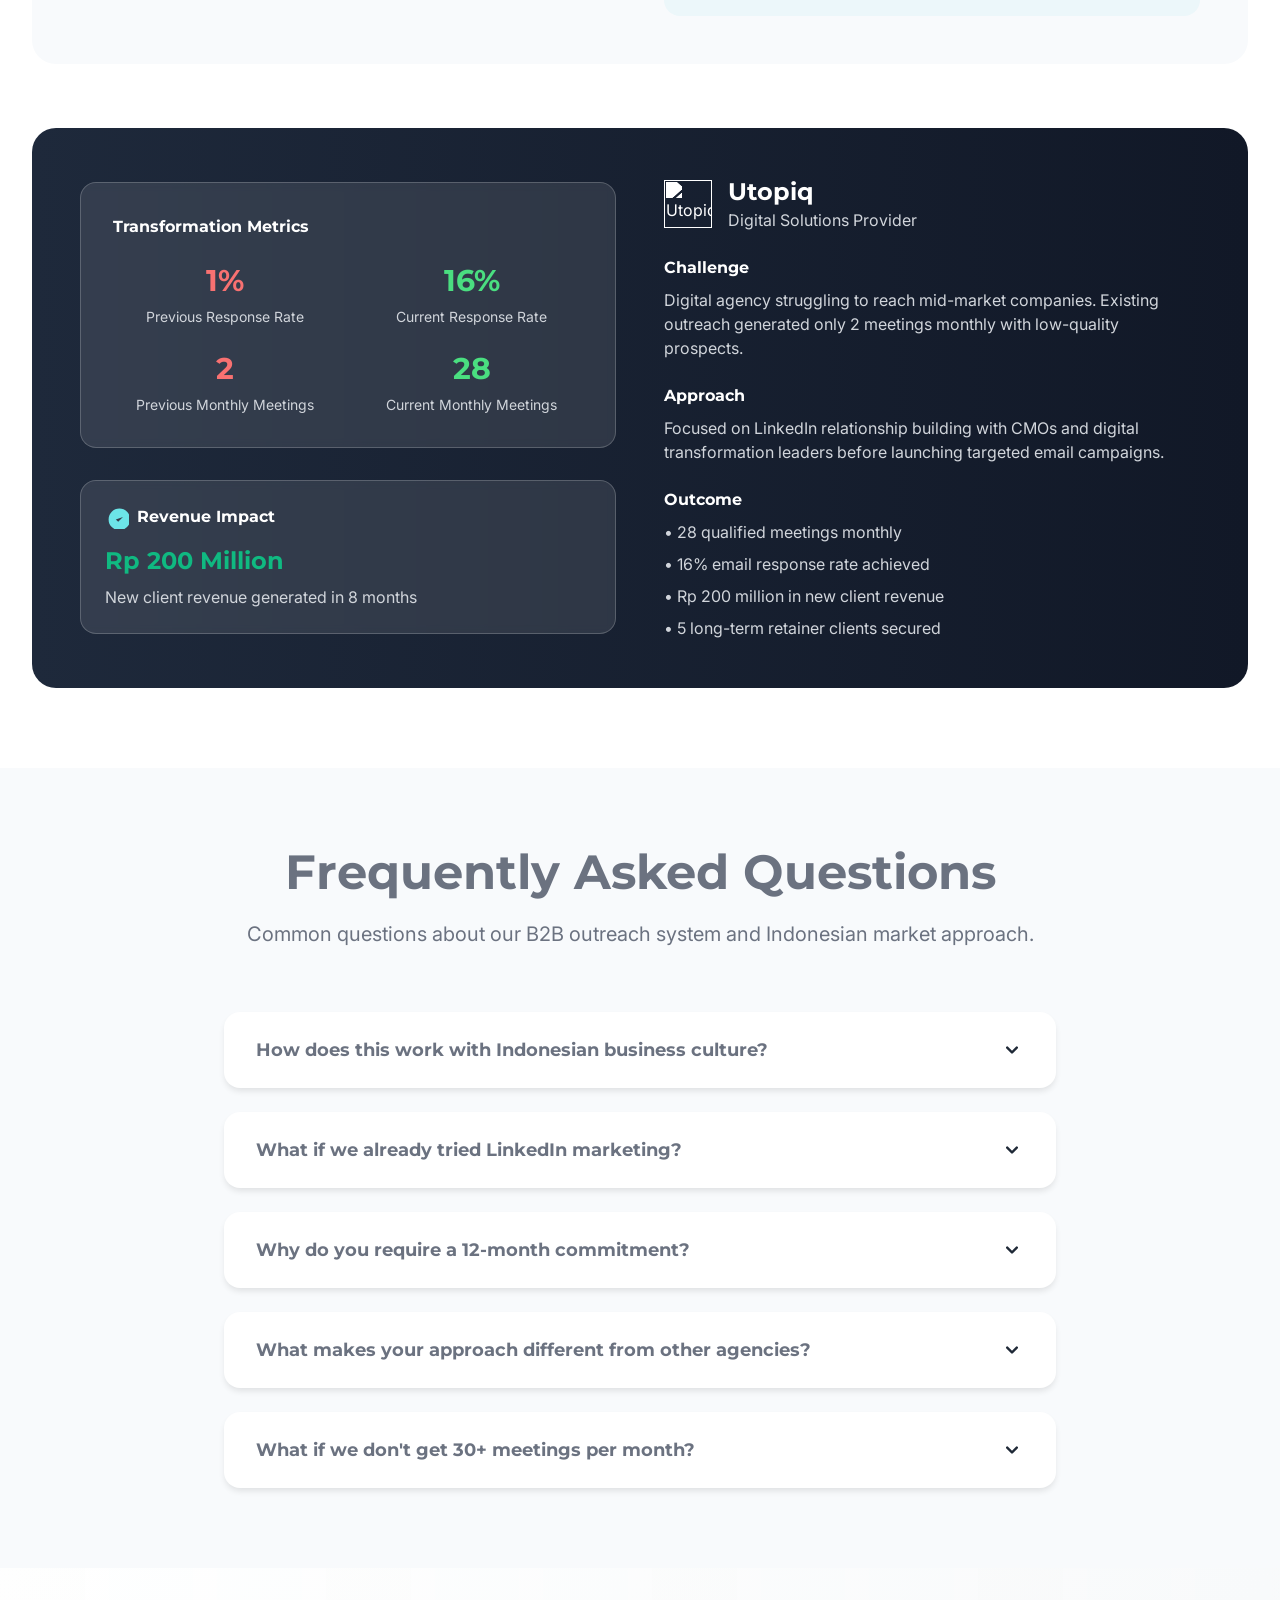
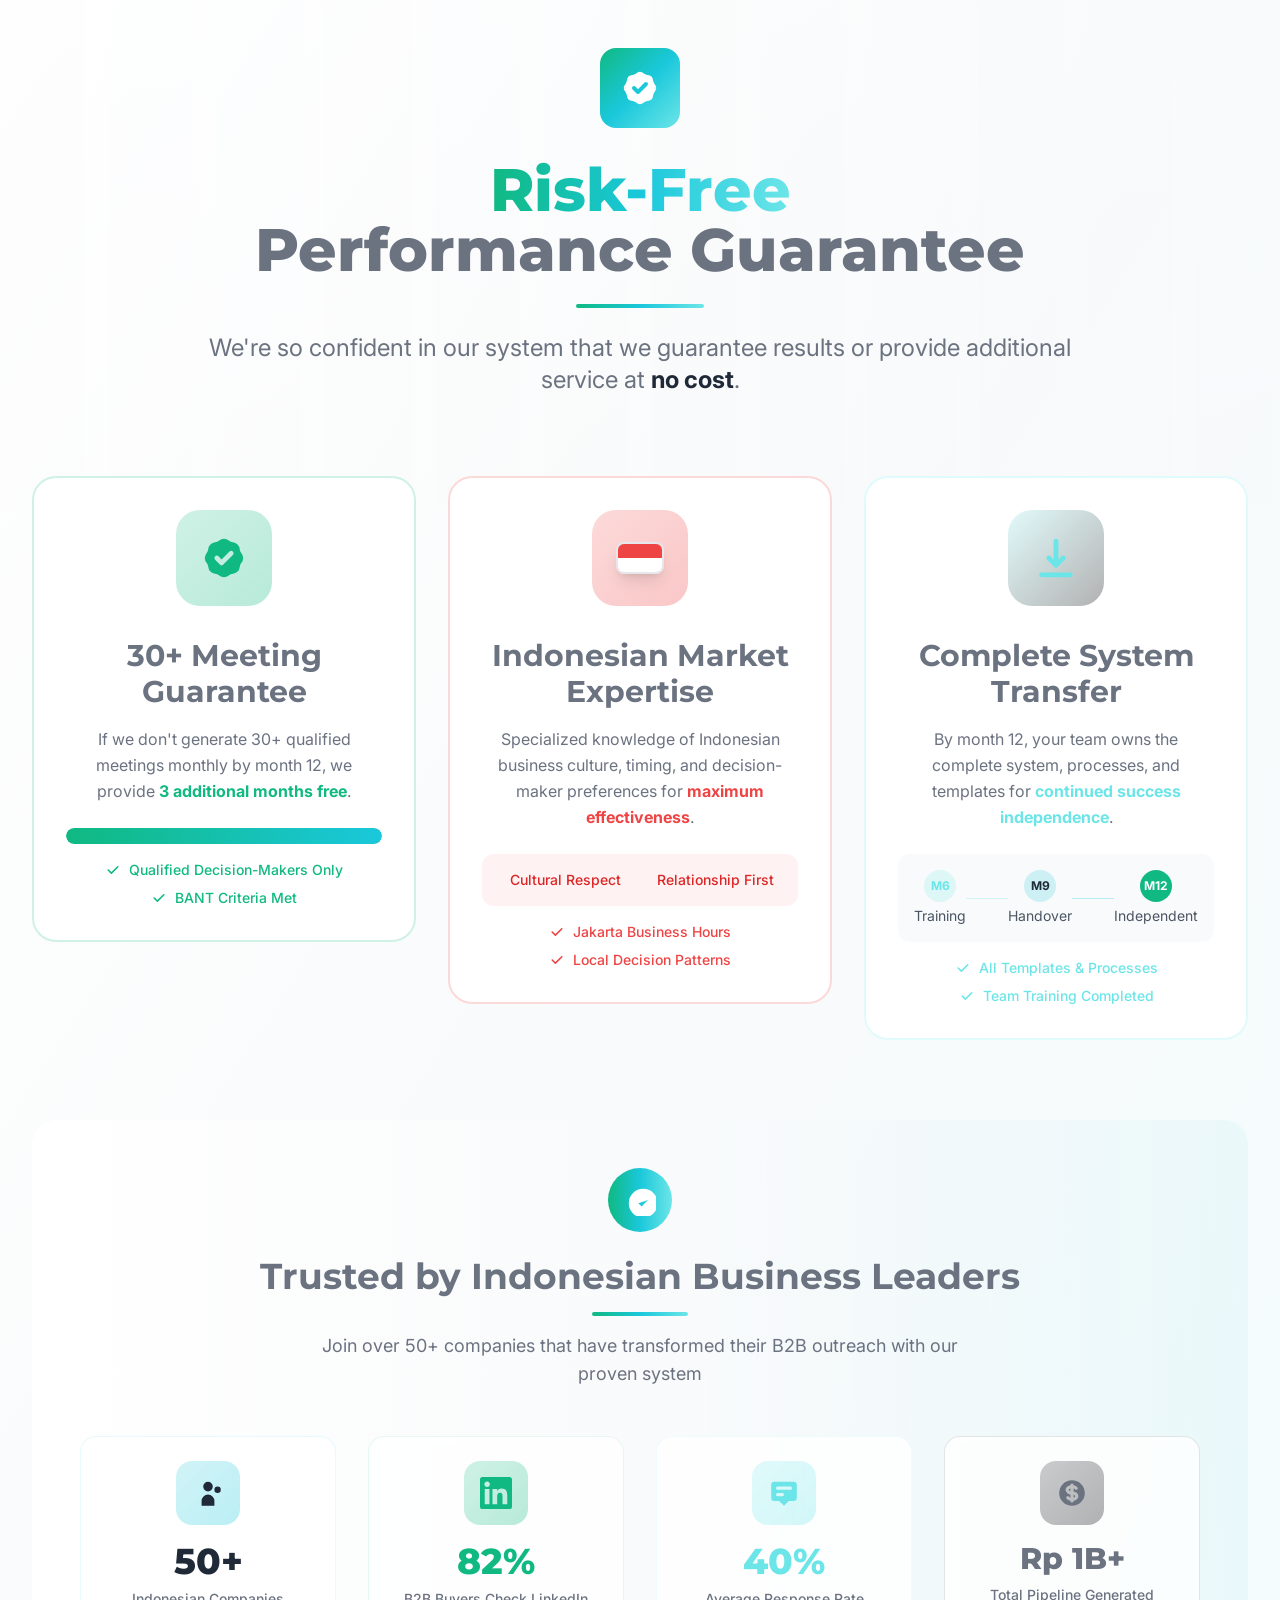
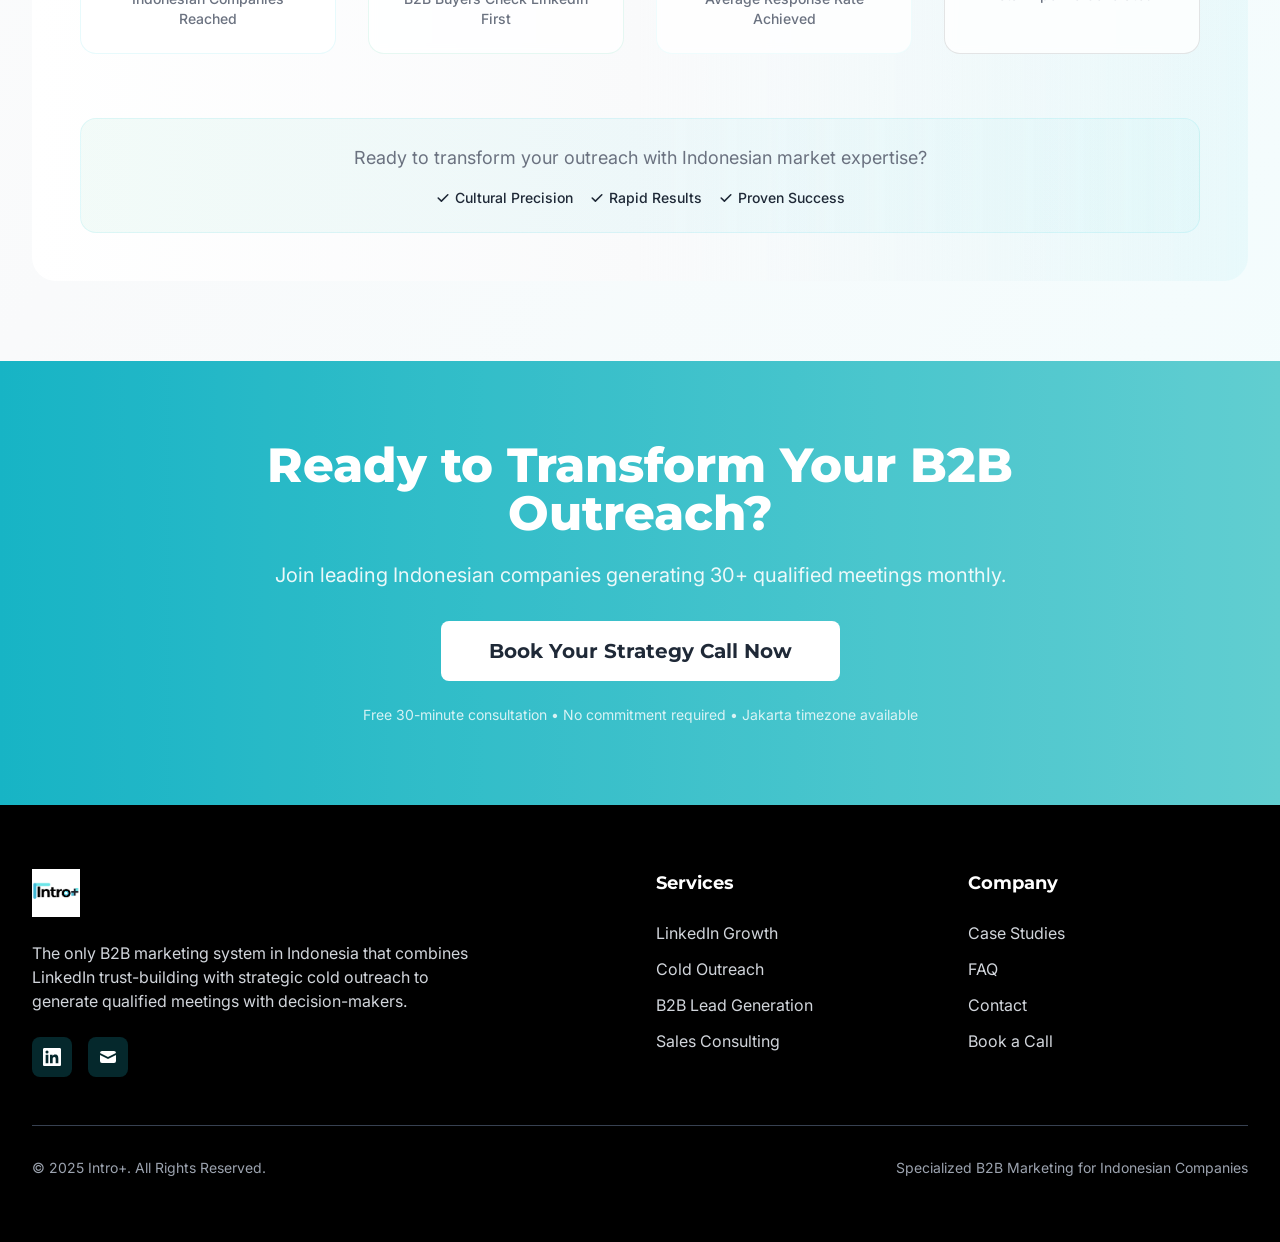
==== commit 9ae20a49: "Update landing_page.html" ====
--- a/pages/landing_page.html
+++ b/pages/landing_page.html
@@ -1243,7 +1243,6 @@
                 <div class="grid lg:grid-cols-2 gap-12 items-center">
                     <div>
                         <div class="flex items-center mb-6">
-                            <img src=https://ordazzle.com/footer_logo.svg" alt="ETP Ordazzle" class="h-12 w-auto mr-4" onerror="this.src='https://images.unsplash.com/photo-1584824486509-112e4181ff6b?q=80&w=2940&auto=format&fit=crop'; this.onerror=null;" />
                             <div>
                                 <h3 class="text-2xl font-montserrat font-bold text-secondary">ETP Ordazzle</h3>
                                 <p class="text-text-secondary">e-commerce management system platform</p>
